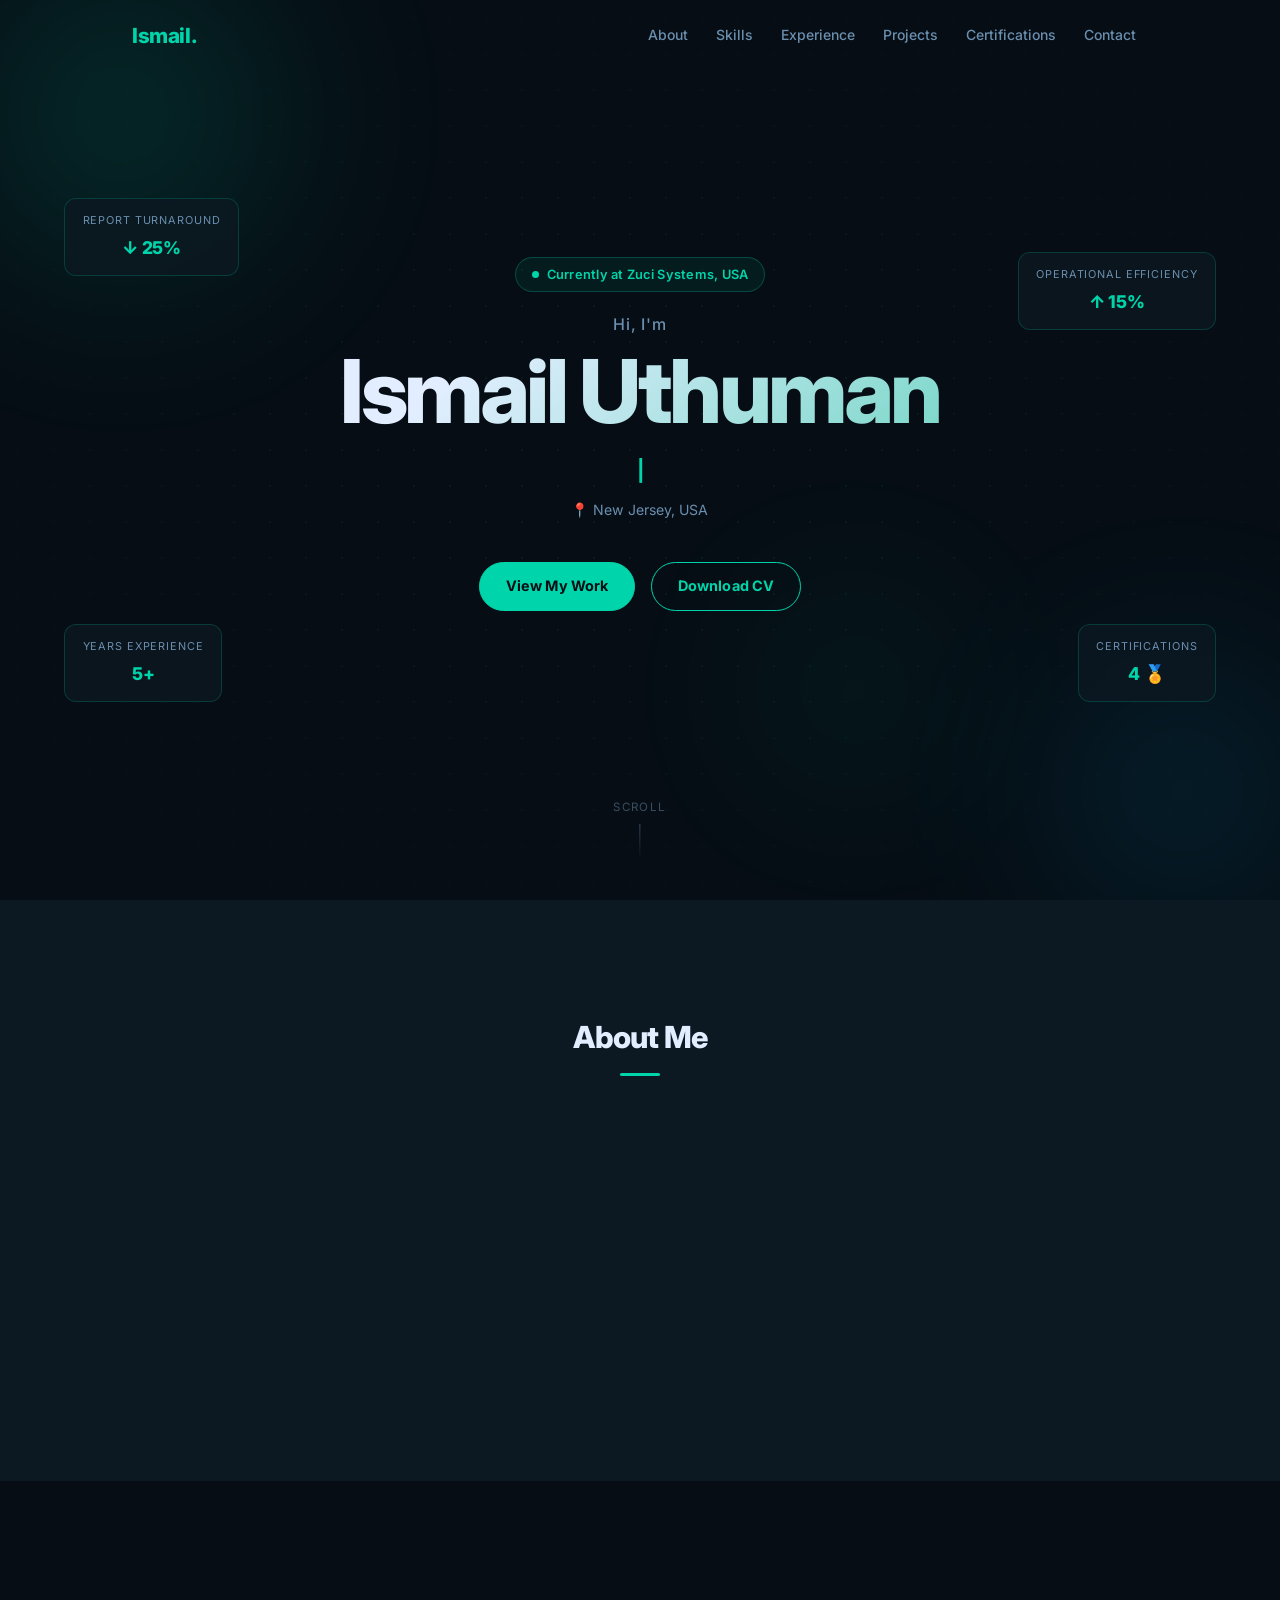
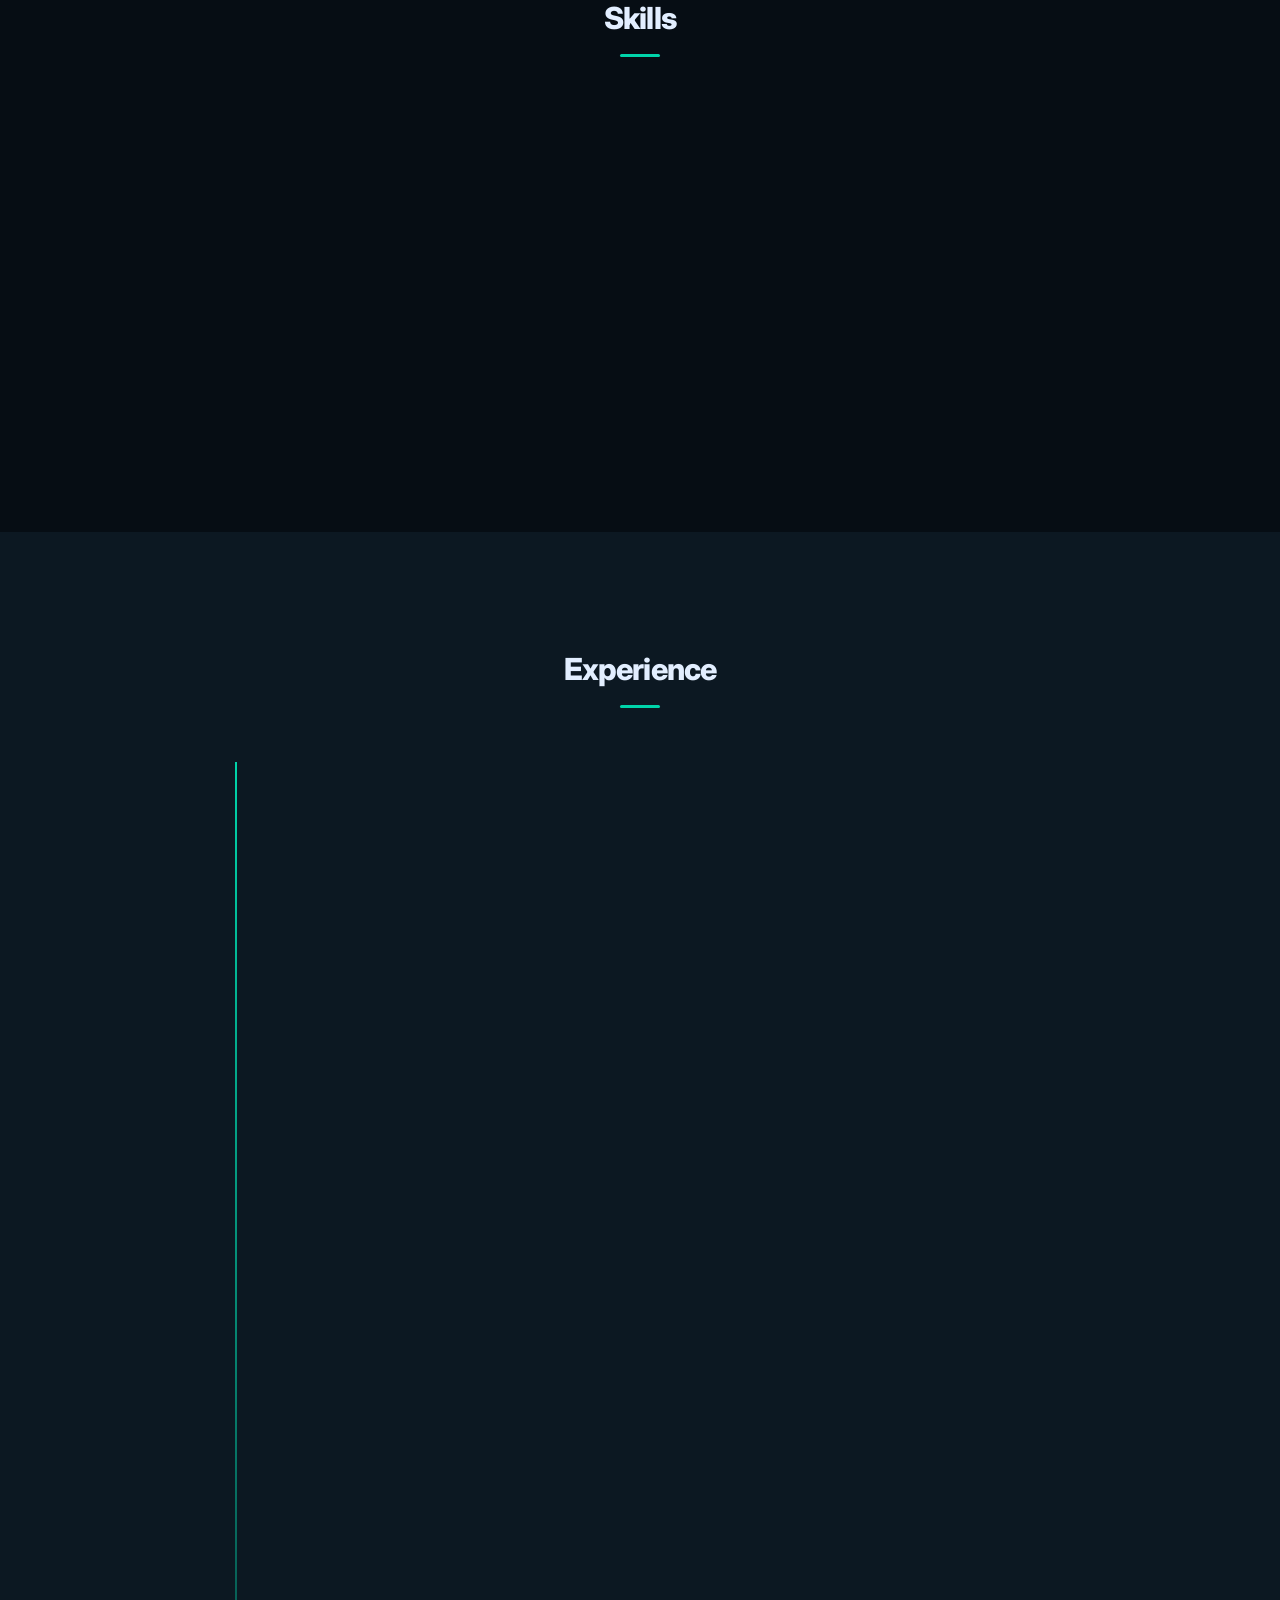
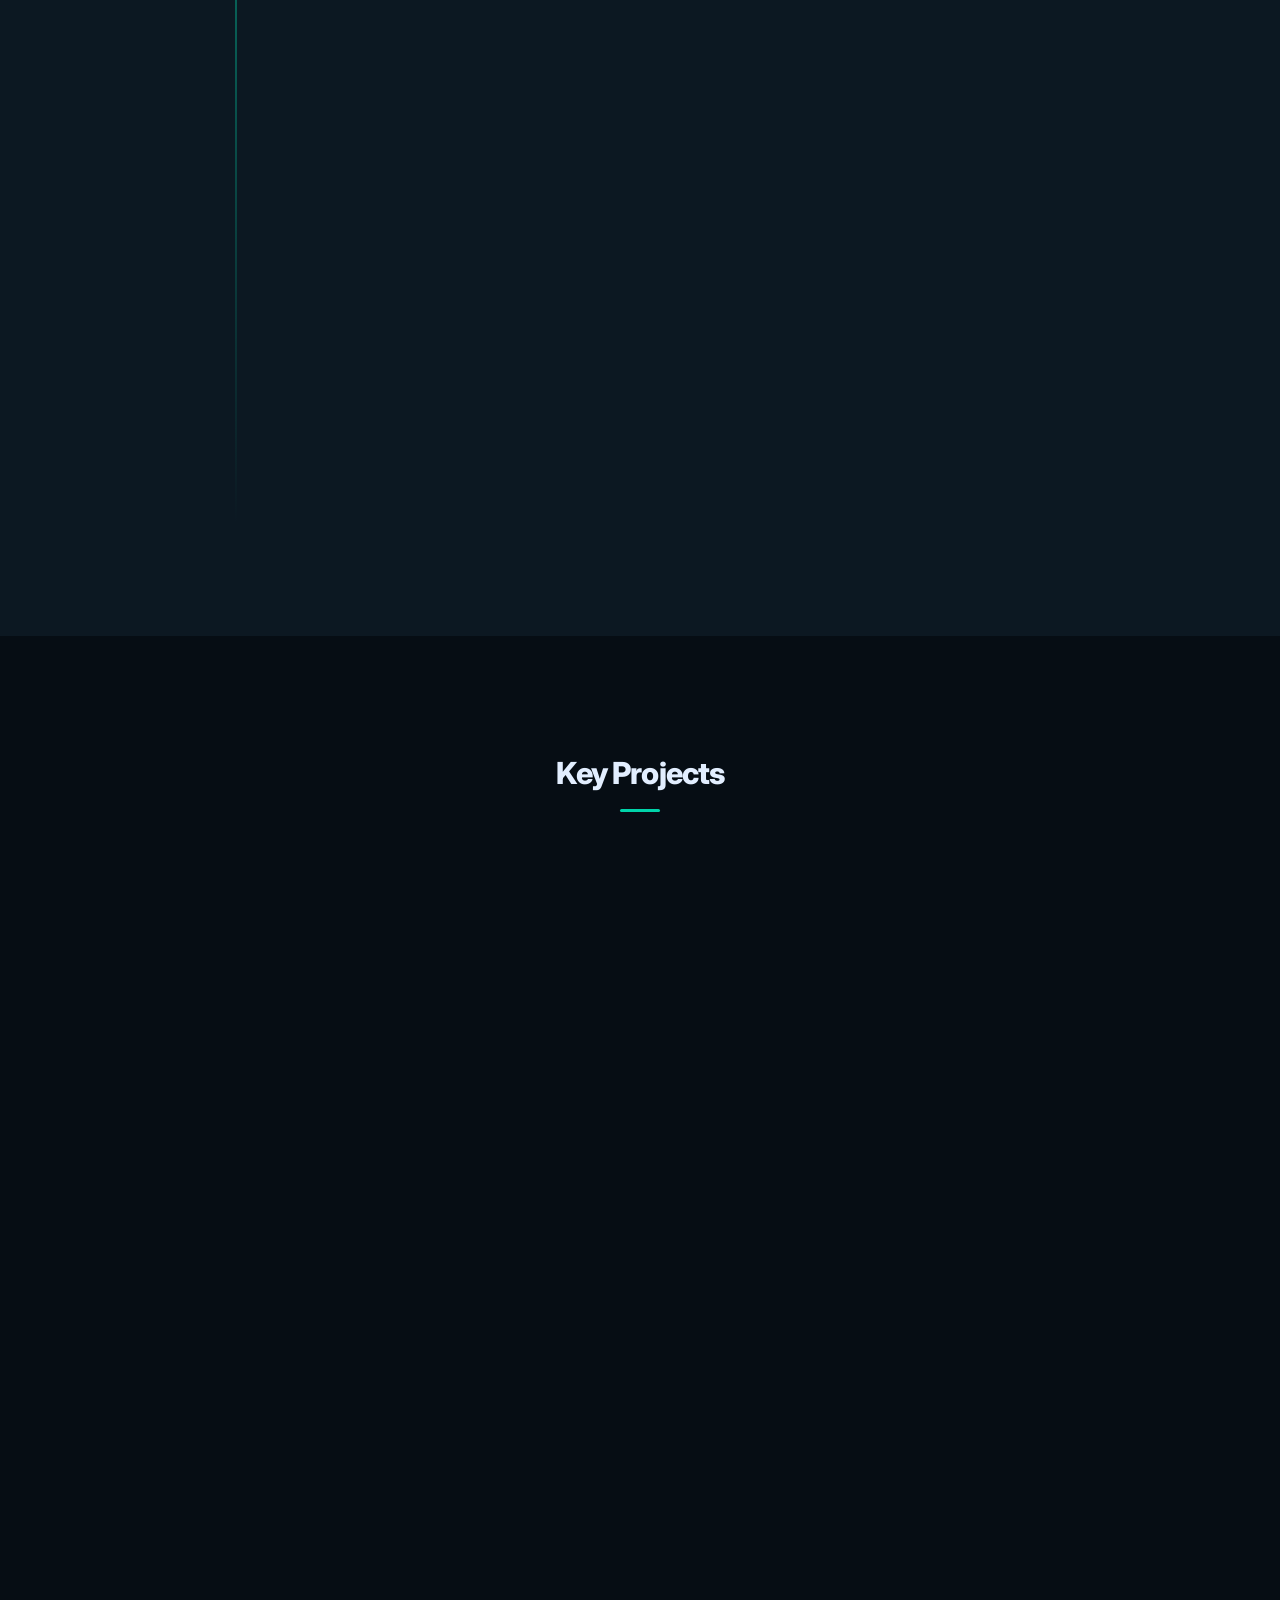
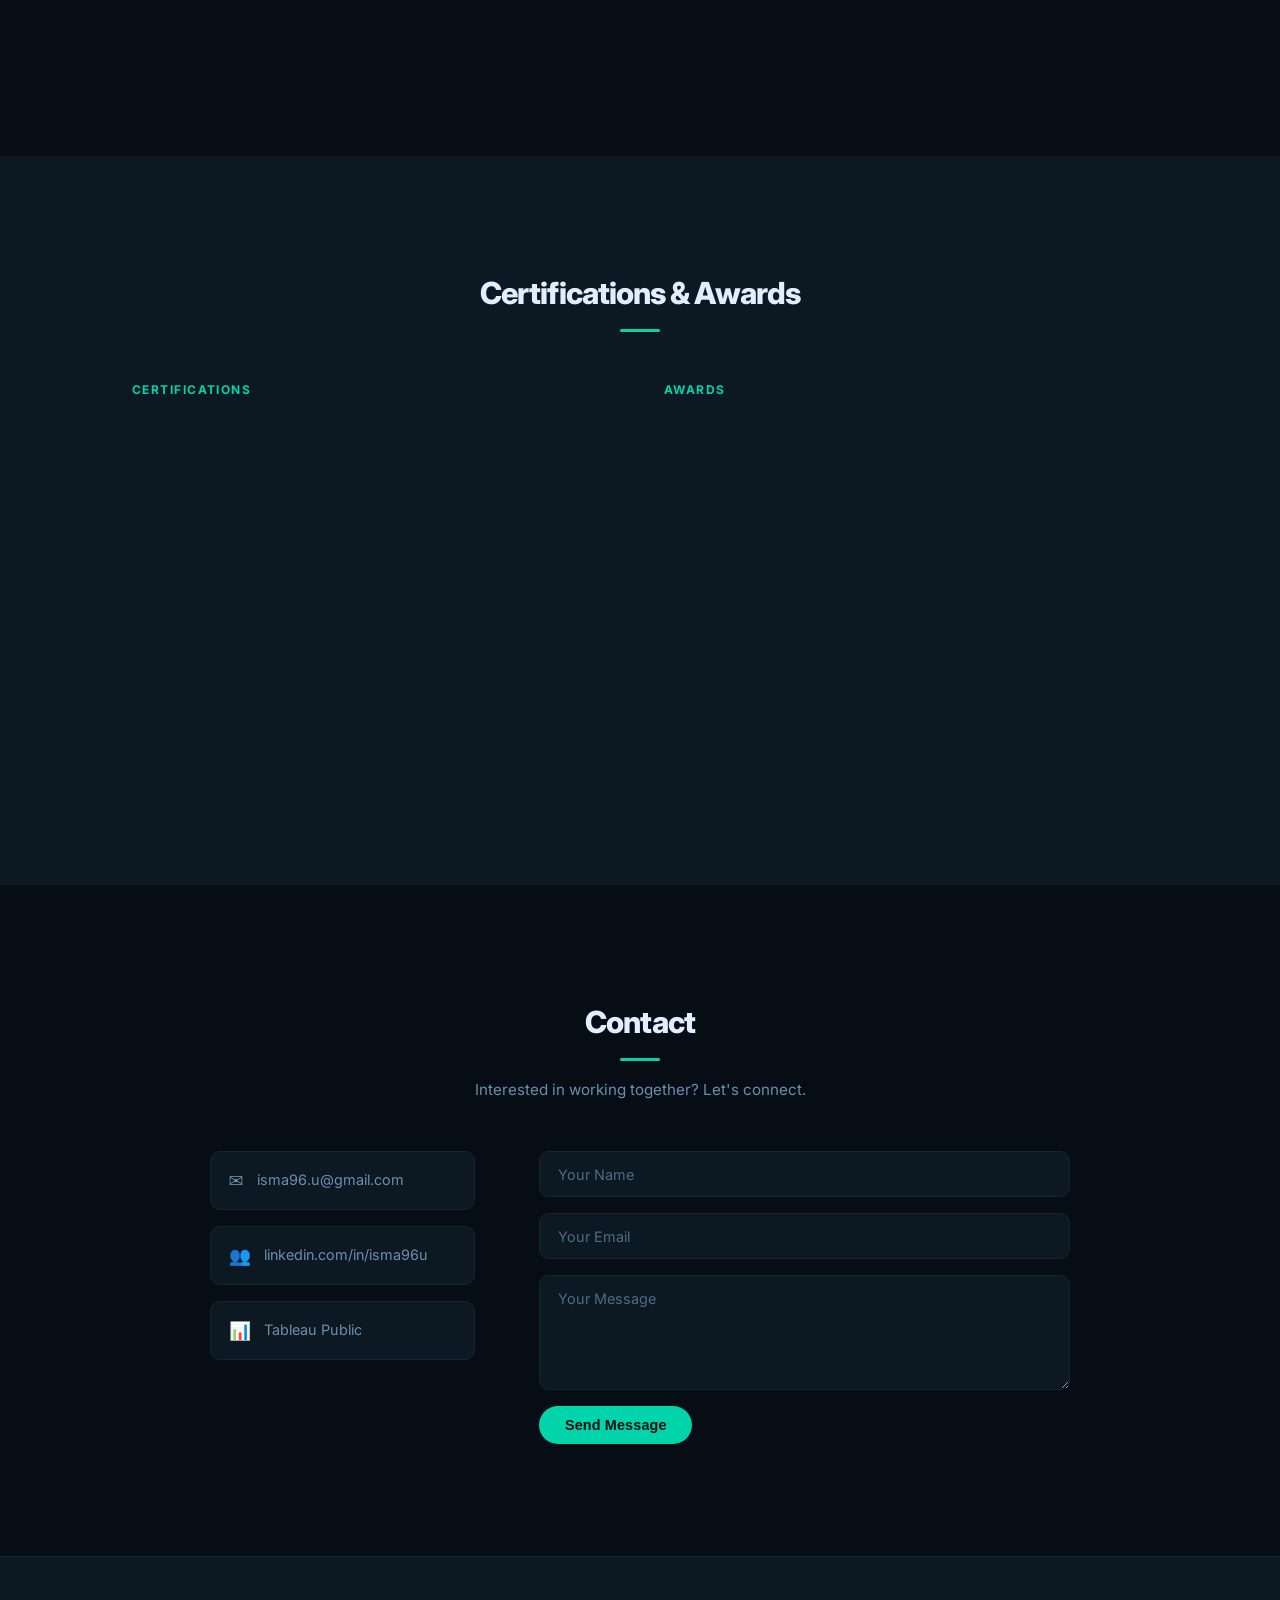
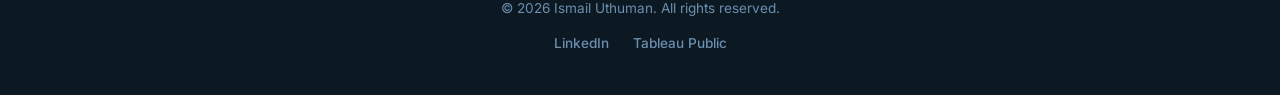
==== index.html @ baa71bda "Fix taxi card animations and cache bust CSS" ====
<!DOCTYPE html>
<html lang="en">
<head>
  <meta charset="UTF-8" />
  <meta name="viewport" content="width=device-width, initial-scale=1.0" />
  <title>Ismail Uthuman | BI Analyst</title>
  <link rel="preconnect" href="https://fonts.googleapis.com" />
  <link rel="preconnect" href="https://fonts.gstatic.com" crossorigin />
  <link href="https://fonts.googleapis.com/css2?family=Inter:wght@400;600;700;800&display=swap" rel="stylesheet" />
  <link rel="stylesheet" href="css/style.css?v=3" />
</head>
<body>

  <!-- NAV -->
  <header>
    <nav>
      <div class="logo">Ismail.</div>
      <ul class="nav-links">
        <li><a href="#about">About</a></li>
        <li><a href="#skills">Skills</a></li>
        <li><a href="#experience">Experience</a></li>
        <li><a href="#projects">Projects</a></li>
        <li><a href="#certifications">Certifications</a></li>
        <li><a href="#contact">Contact</a></li>
      </ul>
      <button class="menu-toggle" aria-label="Toggle menu">&#9776;</button>
    </nav>
  </header>

  <!-- HERO -->
  <section id="hero">

    <!-- Animated background orbs -->
    <div class="hero-orb hero-orb--1"></div>
    <div class="hero-orb hero-orb--2"></div>
    <div class="hero-orb hero-orb--3"></div>

    <!-- Floating data cards -->
    <div class="float-card float-card--tl">
      <div class="float-card-label">Report Turnaround</div>
      <div class="float-card-value">&#8595; 25%</div>
    </div>
    <div class="float-card float-card--tr">
      <div class="float-card-label">Operational Efficiency</div>
      <div class="float-card-value">&#8593; 15%</div>
    </div>
    <div class="float-card float-card--bl">
      <div class="float-card-label">Years Experience</div>
      <div class="float-card-value">5+</div>
    </div>
    <div class="float-card float-card--br">
      <div class="float-card-label">Certifications</div>
      <div class="float-card-value">4 &#127941;</div>
    </div>

    <div class="hero-content">
      <div class="hero-badge">
        <span class="hero-badge-dot"></span>
        Currently at Zuci Systems, USA
      </div>
      <p class="hero-greeting">Hi, I'm</p>
      <h1>Ismail Uthuman</h1>
      <p class="hero-tagline">
        <span class="typewriter" data-words='["BI Analyst","Tableau Expert","Power BI Developer","Data Storyteller"]'></span>
      </p>
      <p class="hero-location">&#128205; New Jersey, USA</p>
      <div class="hero-btns">
        <a href="#projects" class="btn">View My Work</a>
        <a href="Ismail_resume.pdf" class="btn btn-outline" download>Download CV</a>
      </div>
    </div>

    <div class="scroll-indicator">Scroll</div>
  </section>

  <!-- ABOUT -->
  <section id="about">
    <div class="container">
      <h2 class="section-title">About Me</h2>
      <div class="about-grid reveal">
        <div class="about-img">
          <img src="assets/images/1740663916182.jpeg" alt="Ismail Uthuman" />
        </div>
        <div class="about-text">
          <p>
            Senior Business Intelligence Analyst with <strong>5+ years of experience</strong> delivering
            data-driven solutions that empower organizations to achieve their strategic goals.
          </p>
          <p>
            Skilled in developing interactive dashboards, automating reporting workflows, and extracting
            actionable insights from complex datasets to support critical decision-making processes.
          </p>
          <div class="about-stats">
            <div class="stat">
              <span class="stat-num">5+</span>
              <span class="stat-label">Years Experience</span>
            </div>
            <div class="stat">
              <span class="stat-num">15%</span>
              <span class="stat-label">Efficiency Gains</span>
            </div>
            <div class="stat">
              <span class="stat-num">25%</span>
              <span class="stat-label">Faster Reports</span>
            </div>
          </div>
        </div>
      </div>
    </div>
  </section>

  <!-- SKILLS -->
  <section id="skills">
    <div class="container">
      <h2 class="section-title">Skills</h2>
      <div class="skills-categories">

        <div class="skill-group reveal">
          <h3 class="skill-group-title">BI Tools</h3>
          <div class="skills-grid">
            <div class="skill-card">Tableau</div>
            <div class="skill-card">Power BI</div>
            <div class="skill-card">Tableau Prep</div>
          </div>
        </div>

        <div class="skill-group reveal">
          <h3 class="skill-group-title">Programming & Databases</h3>
          <div class="skills-grid">
            <div class="skill-card">SQL</div>
            <div class="skill-card">Python</div>
            <div class="skill-card">MS SQL Server</div>
            <div class="skill-card">Azure SQL</div>
          </div>
        </div>

        <div class="skill-group reveal">
          <h3 class="skill-group-title">Cloud & ETL</h3>
          <div class="skills-grid">
            <div class="skill-card">Azure Data Factory</div>
            <div class="skill-card">Microsoft Fabric</div>
            <div class="skill-card">Tableau Server</div>
          </div>
        </div>

      </div>
    </div>
  </section>

  <!-- EXPERIENCE -->
  <section id="experience">
    <div class="container">
      <h2 class="section-title">Experience</h2>
      <div class="timeline">

        <div class="timeline-item reveal">
          <div class="timeline-dot"></div>
          <div class="timeline-content">
            <div class="timeline-header">
              <h3>Senior Business Intelligence Analyst</h3>
              <span class="timeline-date">Jun 2025 – Present</span>
            </div>
            <p class="timeline-company">Zuci Systems, USA</p>
            <ul>
              <li>Designed and developed dashboards in Power BI using data extracted from patient insurance documents, incorporating member details, service codes, and diagnosis codes.</li>
              <li>Collaborated with business stakeholders to define required fields and post-processing logic; performed validation testing for keyword accuracy and correct value inputs.</li>
              <li>Created automated validation reports in Power BI to reduce manual day-to-day data reconciliation between source and target layers.</li>
              <li>Reviewed generated reports and conducted accuracy validations to ensure data integrity and consistency between systems.</li>
            </ul>
          </div>
        </div>

        <div class="timeline-item reveal">
          <div class="timeline-dot"></div>
          <div class="timeline-content">
            <div class="timeline-header">
              <h3>Senior Business Intelligence Analyst</h3>
              <span class="timeline-date">Mar 2021 – May 2025</span>
            </div>
            <p class="timeline-company">Zuci Systems, India</p>
            <ul>
              <li>Developed Tableau dashboards that reduced report turnaround time by <strong>25%</strong> and improved decision speed.</li>
              <li>Collaborated with cross-functional Supply Operation, Finance, and HPMT teams, contributing to a <strong>15% increase</strong> in operational efficiency.</li>
              <li>Built Supplier KPI, Actual vs Forecast, and Capability Matrices, enabling sourcing teams to monitor vendor performance and delivery timeliness (OTIF).</li>
              <li>Led a team of 2 to design and develop the ISMS Risk Dashboard in Power BI with RLS, delivering dashboards with risk trends, asset/threat analysis, and KPIs.</li>
              <li>Worked on Supply Operations, Strategic Sourcing, Procurement, IT Spend Analysis and End-to-End Supply Operation (16 KPI &amp; Detailed View) dashboards.</li>
            </ul>
          </div>
        </div>

        <div class="timeline-item reveal">
          <div class="timeline-dot"></div>
          <div class="timeline-content">
            <div class="timeline-header">
              <h3>Junior Consultant</h3>
              <span class="timeline-date">Dec 2019 – Feb 2021</span>
            </div>
            <p class="timeline-company">Radiare Software Solution, India</p>
            <ul>
              <li>Built interactive Tableau dashboards for The Global Fund covering disease monitoring (HIV/TB/Malaria) and COVID-19 KPIs.</li>
              <li>Developed dashboards for grant-making processes, financial performance, and customer service agent performance.</li>
              <li>Configured dashboard-level security for multi-client publishing on Tableau Online.</li>
              <li>Utilized Tableau Lineage Analytics with GraphQL to generate metadata usage reports.</li>
            </ul>
          </div>
        </div>

        <div class="timeline-item reveal">
          <div class="timeline-dot"></div>
          <div class="timeline-content">
            <div class="timeline-header">
              <h3>Software Trainee Intern</h3>
              <span class="timeline-date">Sep 2019 – Nov 2019</span>
            </div>
            <p class="timeline-company">Radiare Software Solution, India</p>
            <ul>
              <li>Assisted in data analysis, report building, and dashboard development for BI and IT service management projects.</li>
              <li>Gained hands-on experience in Tableau and SQL; built bar charts, heat maps, filled maps, and scatter plots.</li>
            </ul>
          </div>
        </div>

      </div>
    </div>
  </section>

  <!-- PROJECTS -->
  <section id="projects">
    <div class="container">
      <h2 class="section-title">Key Projects</h2>
      <div class="projects-grid">

        <div class="project-card reveal">
          <div class="project-img project-img--supply"></div>
          <div class="project-info">
            <h3>Supply Operations Dashboard</h3>
            <p>End-to-end supply operation dashboard with 16 KPI views covering Strategic Sourcing, Procurement, and IT Spend Analysis at Zuci Systems.</p>
            <div class="project-tags">
              <span class="tag">Tableau</span>
              <span class="tag">SQL</span>
              <span class="tag">Tableau Prep</span>
            </div>
          </div>
        </div>

        <div class="project-card reveal">
          <div class="project-img project-img--health"></div>
          <div class="project-info">
            <h3>Global Fund Health Dashboards</h3>
            <p>Comprehensive dashboards for tracking HIV/TB/Malaria disease monitoring and COVID-19 KPIs, along with grant-making and financial performance analytics.</p>
            <div class="project-tags">
              <span class="tag">Tableau</span>
              <span class="tag">GraphQL</span>
              <span class="tag">Tableau Server</span>
            </div>
          </div>
        </div>

        <div class="project-card reveal">
          <div class="project-img project-img--cx"></div>
          <div class="project-info">
            <h3>ISMS Risk Dashboard</h3>
            <p>Power BI dashboard with RLS delivering risk trends, asset/threat analysis, and department KPIs to enhance compliance monitoring and executive visibility.</p>
            <div class="project-tags">
              <span class="tag">Power BI</span>
              <span class="tag">RLS</span>
              <span class="tag">MS SQL Server</span>
            </div>
          </div>
        </div>

        <div class="project-card taxi-card reveal">
          <div class="project-img project-img--taxi">
            <span class="project-img-icon">🚕</span>
          </div>
          <div class="project-info">
            <h3>NYC Maven Taxi Challenge</h3>
            <p>Interactive Tableau dashboard analyzing NYC taxi trip patterns, fare trends, pickup/drop-off hotspots, and time-based demand insights across New York City.</p>
            <div class="project-tags">
              <span class="tag">Tableau</span>
              <span class="tag">Data Analysis</span>
              <span class="tag">NYC Open Data</span>
            </div>
            <button class="btn btn-sm tableau-modal-btn" style="margin-top:1rem;" data-viz="viz1771970012538">View Live Dashboard</button>
          </div>
        </div>

      </div>
    </div>
  </section>

  <!-- TABLEAU MODAL -->
  <div id="tableau-modal" class="tableau-modal" role="dialog" aria-modal="true" aria-label="Tableau Dashboard">
    <div class="tableau-modal-overlay"></div>
    <div class="tableau-modal-box">
      <button class="tableau-modal-close" aria-label="Close">&times;</button>
      <div class="tableau-modal-body">
        <div class='tableauPlaceholder' id='viz1771970012538' style='position:relative'>
          <noscript><a href='#'><img alt='Trip Analysis' src='https://public.tableau.com/static/images/NY/NYC_MavenTaxiChallenge/TripAnalysis/1_rss.png' style='border:none' /></a></noscript>
          <object class='tableauViz' style='display:none;'>
            <param name='host_url' value='https%3A%2F%2Fpublic.tableau.com%2F' />
            <param name='embed_code_version' value='3' />
            <param name='site_root' value='' />
            <param name='name' value='NYC_MavenTaxiChallenge/TripAnalysis' />
            <param name='tabs' value='no' />
            <param name='toolbar' value='yes' />
            <param name='static_image' value='https://public.tableau.com/static/images/NY/NYC_MavenTaxiChallenge/TripAnalysis/1.png' />
            <param name='animate_transition' value='yes' />
            <param name='display_static_image' value='yes' />
            <param name='display_spinner' value='yes' />
            <param name='display_overlay' value='yes' />
            <param name='display_count' value='yes' />
            <param name='language' value='en-US' />
          </object>
        </div>
      </div>
    </div>
  </div>

  <!-- CERTIFICATIONS -->
  <section id="certifications">
    <div class="container">
      <h2 class="section-title">Certifications & Awards</h2>
      <div class="cert-awards-grid">

        <div class="cert-col">
          <h3 class="sub-heading">Certifications</h3>
          <div class="cert-list">
            <div class="cert-card reveal">
              <div class="cert-icon">&#127941;</div>
              <div>
                <p class="cert-name">Microsoft Fabric Analytics Engineer Associate</p>
                <p class="cert-date">Jan 2025</p>
              </div>
            </div>
            <div class="cert-card reveal">
              <div class="cert-icon">&#127941;</div>
              <div>
                <p class="cert-name">Microsoft Azure Data Engineer</p>
                <p class="cert-date">Aug 2022</p>
              </div>
            </div>
            <div class="cert-card reveal">
              <div class="cert-icon">&#127941;</div>
              <div>
                <p class="cert-name">Tableau Desktop Specialist</p>
                <p class="cert-date">Jul 2021</p>
              </div>
            </div>
            <div class="cert-card reveal">
              <div class="cert-icon">&#127941;</div>
              <div>
                <p class="cert-name">Microsoft Azure Data Fundamentals</p>
                <p class="cert-date">Sep 2021</p>
              </div>
            </div>
          </div>
        </div>

        <div class="cert-col">
          <h3 class="sub-heading">Awards</h3>
          <div class="cert-list">
            <div class="cert-card reveal">
              <div class="cert-icon">&#11088;</div>
              <div>
                <p class="cert-name">Sky Walker Award — Best Performance</p>
                <p class="cert-date">Q4 2024 · Zuci Systems</p>
              </div>
            </div>
            <div class="cert-card reveal">
              <div class="cert-icon">&#11088;</div>
              <div>
                <p class="cert-name">Award of Excellence — Supply Operation Analytics</p>
                <p class="cert-date">2023 · The Global Fund</p>
              </div>
            </div>
            <div class="cert-card reveal">
              <div class="cert-icon">&#11088;</div>
              <div>
                <p class="cert-name">Sky Walker Award — Best Performer</p>
                <p class="cert-date">Q2 2023 · Zuci Systems</p>
              </div>
            </div>
            <div class="cert-card reveal">
              <div class="cert-icon">&#11088;</div>
              <div>
                <p class="cert-name">Rookie Award — Exceptional Fresher Performance</p>
                <p class="cert-date">2020 · Radiare Software Solution</p>
              </div>
            </div>
          </div>
        </div>

      </div>
    </div>
  </section>

  <!-- CONTACT -->
  <section id="contact">
    <div class="container">
      <h2 class="section-title">Contact</h2>
      <p class="contact-sub">Interested in working together? Let's connect.</p>
      <div class="contact-grid">
        <div class="contact-info">
          <a href="mailto:isma96.u@gmail.com" class="contact-link">
            <span class="contact-icon">&#9993;</span>
            isma96.u@gmail.com
          </a>
          <a href="https://www.linkedin.com/in/isma96u/" class="contact-link" target="_blank" rel="noopener">
            <span class="contact-icon">&#128101;</span>
            linkedin.com/in/isma96u
          </a>
          <a href="https://public.tableau.com/app/profile/ismail4056" class="contact-link" target="_blank" rel="noopener">
            <span class="contact-icon">&#128202;</span>
            Tableau Public
          </a>
        </div>
        <form class="contact-form">
          <input type="text" name="name" placeholder="Your Name" required />
          <input type="email" name="email" placeholder="Your Email" required />
          <textarea name="message" rows="5" placeholder="Your Message" required></textarea>
          <button type="submit" class="btn">Send Message</button>
        </form>
      </div>
    </div>
  </section>

  <!-- FOOTER -->
  <footer>
    <p>&copy; 2026 Ismail Uthuman. All rights reserved.</p>
    <div class="social-links">
      <a href="https://www.linkedin.com/in/isma96u/" target="_blank" rel="noopener">LinkedIn</a>
      <a href="https://public.tableau.com/app/profile/ismail4056" target="_blank" rel="noopener">Tableau Public</a>
    </div>
  </footer>

  <script type="module" src="js/main.js"></script>
</body>
</html>
---- css/style.css ----
/* ===== RESET & BASE ===== */
*, *::before, *::after {
  box-sizing: border-box;
  margin: 0;
  padding: 0;
}

:root {
  --clr-bg: #060d14;
  --clr-surface: #0c1822;
  --clr-surface-2: #111f2e;
  --clr-accent: #00d4aa;
  --clr-accent-hover: #00b891;
  --clr-accent-glow: rgba(0, 212, 170, 0.15);
  --clr-text: #e2eeff;
  --clr-muted: #6b8faf;
  --clr-border: #162536;
  --font-main: 'Inter', system-ui, sans-serif;
  --radius: 10px;
  --radius-lg: 16px;
  --transition: 0.25s ease;
  --shadow: 0 4px 24px rgba(0, 0, 0, 0.4);
  --shadow-accent: 0 0 24px rgba(0, 212, 170, 0.15);
}

html {
  scroll-behavior: smooth;
}

body {
  background-color: var(--clr-bg);
  color: var(--clr-text);
  font-family: var(--font-main);
  line-height: 1.7;
  -webkit-font-smoothing: antialiased;
}

.container {
  max-width: 1080px;
  margin: 0 auto;
  padding: 0 2rem;
}

/* ===== NAV ===== */
header {
  position: fixed;
  top: 0;
  width: 100%;
  z-index: 100;
  transition: background var(--transition), box-shadow var(--transition);
}

header.scrolled {
  background: rgba(6, 13, 20, 0.92);
  backdrop-filter: blur(16px);
  -webkit-backdrop-filter: blur(16px);
  box-shadow: 0 1px 0 var(--clr-border);
}

nav {
  max-width: 1080px;
  margin: 0 auto;
  padding: 1.1rem 2rem;
  display: flex;
  align-items: center;
  justify-content: space-between;
}

.logo {
  font-size: 1.3rem;
  font-weight: 800;
  color: var(--clr-accent);
  letter-spacing: -0.02em;
}

.nav-links {
  list-style: none;
  display: flex;
  gap: 0.25rem;
}

.nav-links a {
  color: var(--clr-muted);
  text-decoration: none;
  font-size: 0.875rem;
  font-weight: 500;
  padding: 0.4rem 0.75rem;
  border-radius: 6px;
  transition: color var(--transition), background var(--transition);
}

.nav-links a:hover,
.nav-links a.active {
  color: var(--clr-text);
  background: var(--clr-surface-2);
}

.menu-toggle {
  display: none;
  background: none;
  border: none;
  color: var(--clr-text);
  font-size: 1.4rem;
  cursor: pointer;
}

/* ===== BUTTONS ===== */
.btn {
  display: inline-flex;
  align-items: center;
  gap: 0.4rem;
  padding: 0.7rem 1.6rem;
  background: var(--clr-accent);
  color: #060d14;
  border: 1.5px solid var(--clr-accent);
  border-radius: 50px;
  text-decoration: none;
  font-size: 0.9rem;
  font-weight: 700;
  cursor: pointer;
  transition: transform var(--transition), box-shadow var(--transition), background var(--transition);
  letter-spacing: 0.01em;
}

.btn:hover {
  background: var(--clr-accent-hover);
  border-color: var(--clr-accent-hover);
  transform: translateY(-2px);
  box-shadow: 0 8px 24px rgba(0, 212, 170, 0.3);
}

.btn-outline {
  background: transparent;
  color: var(--clr-accent);
}

.btn-outline:hover {
  background: var(--clr-accent);
  color: #060d14;
}

.btn-sm {
  padding: 0.4rem 1rem;
  font-size: 0.82rem;
}

/* ===== SCROLL REVEAL ===== */
.reveal {
  opacity: 0;
  transform: translateY(24px);
  transition: opacity 0.6s ease, transform 0.6s ease;
}

.reveal.visible {
  opacity: 1;
  transform: translateY(0);
}

/* ===== SECTION SHARED ===== */
section {
  padding: 7rem 0;
  scroll-margin-top: 60px;
}

.section-title {
  font-size: 1.9rem;
  font-weight: 800;
  margin-bottom: 3rem;
  text-align: center;
  letter-spacing: -0.03em;
}

.section-title span {
  color: var(--clr-accent);
}

.section-title::after {
  content: '';
  display: block;
  width: 40px;
  height: 3px;
  background: var(--clr-accent);
  margin: 0.6rem auto 0;
  border-radius: 2px;
}

/* ===== HERO ===== */
#hero {
  min-height: 100vh;
  display: flex;
  align-items: center;
  justify-content: center;
  text-align: center;
  padding-top: 5rem;
  position: relative;
  overflow: hidden;
}

/* Dot grid */
#hero::after {
  content: '';
  position: absolute;
  inset: 0;
  background-image: radial-gradient(circle, rgba(0, 212, 170, 0.07) 1px, transparent 1px);
  background-size: 36px 36px;
  mask-image: radial-gradient(ellipse 80% 80% at 50% 50%, black 20%, transparent 100%);
  pointer-events: none;
}

/* Animated background orbs */
.hero-orb {
  position: absolute;
  border-radius: 50%;
  filter: blur(80px);
  opacity: 0.18;
  pointer-events: none;
  animation: orbFloat 12s ease-in-out infinite alternate;
}

.hero-orb--1 {
  width: 500px; height: 500px;
  background: radial-gradient(circle, #00d4aa, transparent 70%);
  top: -15%; left: -10%;
  animation-duration: 14s;
}

.hero-orb--2 {
  width: 400px; height: 400px;
  background: radial-gradient(circle, #0096c8, transparent 70%);
  bottom: -10%; right: -8%;
  animation-duration: 10s;
  animation-delay: -4s;
}

.hero-orb--3 {
  width: 300px; height: 300px;
  background: radial-gradient(circle, #00d4aa, transparent 70%);
  top: 60%; left: 55%;
  animation-duration: 16s;
  animation-delay: -8s;
  opacity: 0.1;
}

@keyframes orbFloat {
  from { transform: translate(0, 0) scale(1); }
  to   { transform: translate(30px, -20px) scale(1.08); }
}

/* Floating data cards */
.float-card {
  position: absolute;
  background: rgba(12, 24, 34, 0.75);
  border: 1px solid rgba(0, 212, 170, 0.2);
  border-radius: 12px;
  padding: 0.75rem 1.1rem;
  backdrop-filter: blur(12px);
  z-index: 2;
  animation: floatCard 5s ease-in-out infinite alternate;
  pointer-events: none;
}

.float-card--tl { top: 22%; left: 5%; animation-delay: 0s; }
.float-card--tr { top: 28%; right: 5%; animation-delay: -1.5s; }
.float-card--bl { bottom: 22%; left: 5%; animation-delay: -3s; }
.float-card--br { bottom: 22%; right: 5%; animation-delay: -4.5s; }

@keyframes floatCard {
  from { transform: translateY(0px); }
  to   { transform: translateY(-10px); }
}

.float-card-label {
  font-size: 0.68rem;
  color: var(--clr-muted);
  text-transform: uppercase;
  letter-spacing: 0.08em;
  margin-bottom: 0.2rem;
}

.float-card-value {
  font-size: 1.1rem;
  font-weight: 800;
  color: var(--clr-accent);
  letter-spacing: -0.02em;
}

/* Hero badge */
.hero-badge {
  display: inline-flex;
  align-items: center;
  gap: 0.5rem;
  font-size: 0.8rem;
  font-weight: 600;
  color: var(--clr-accent);
  background: rgba(0, 212, 170, 0.08);
  border: 1px solid rgba(0, 212, 170, 0.25);
  border-radius: 50px;
  padding: 0.35rem 1rem;
  margin-bottom: 1.2rem;
  letter-spacing: 0.02em;
}

.hero-badge-dot {
  width: 7px;
  height: 7px;
  background: var(--clr-accent);
  border-radius: 50%;
  animation: pulse 2s ease-in-out infinite;
}

@keyframes pulse {
  0%, 100% { opacity: 1; transform: scale(1); box-shadow: 0 0 0 0 rgba(0,212,170,0.4); }
  50% { opacity: 0.8; transform: scale(1.1); box-shadow: 0 0 0 5px rgba(0,212,170,0); }
}

.hero-content {
  position: relative;
  z-index: 3;
}

.hero-greeting {
  font-size: 1rem;
  color: var(--clr-muted);
  font-weight: 500;
  letter-spacing: 0.06em;
  margin-bottom: 0.4rem;
}

#hero h1 {
  font-size: clamp(2.8rem, 7vw, 5.5rem);
  font-weight: 800;
  line-height: 1.05;
  margin-bottom: 1rem;
  letter-spacing: -0.04em;
  background: linear-gradient(135deg, #e2eeff 20%, #7dd8ca 100%);
  -webkit-background-clip: text;
  -webkit-text-fill-color: transparent;
  background-clip: text;
}

.hero-tagline {
  font-size: 1.3rem;
  color: var(--clr-accent);
  font-weight: 700;
  margin-bottom: 0.6rem;
  min-height: 2rem;
  letter-spacing: -0.01em;
}

.typewriter::after {
  content: '|';
  animation: blink 0.75s step-end infinite;
  margin-left: 2px;
  color: var(--clr-accent);
}

@keyframes blink {
  0%, 100% { opacity: 1; }
  50% { opacity: 0; }
}

.hero-location {
  color: var(--clr-muted);
  font-size: 0.88rem;
  margin-bottom: 2.5rem;
}

.hero-btns {
  display: flex;
  gap: 1rem;
  justify-content: center;
  flex-wrap: wrap;
}

.scroll-indicator {
  position: absolute;
  bottom: 2.5rem;
  left: 50%;
  transform: translateX(-50%);
  display: flex;
  flex-direction: column;
  align-items: center;
  gap: 0.4rem;
  color: var(--clr-muted);
  font-size: 0.72rem;
  letter-spacing: 0.12em;
  text-transform: uppercase;
  opacity: 0.5;
  z-index: 3;
  animation: bounce 2.5s ease-in-out infinite;
}

.scroll-indicator::after {
  content: '';
  width: 1px;
  height: 36px;
  background: linear-gradient(to bottom, var(--clr-muted), transparent);
}

@keyframes bounce {
  0%, 100% { transform: translateX(-50%) translateY(0); }
  50% { transform: translateX(-50%) translateY(7px); }
}

@media (max-width: 900px) {
  .float-card { display: none; }
}

/* ===== ABOUT ===== */
#about {
  background: var(--clr-surface);
}

.about-grid {
  display: grid;
  grid-template-columns: 220px 1fr;
  gap: 4rem;
  align-items: center;
}

.about-img {
  width: 220px;
  height: 220px;
  border-radius: var(--radius-lg);
  background: var(--clr-surface-2);
  border: 1px solid var(--clr-border);
  display: flex;
  align-items: center;
  justify-content: center;
  color: var(--clr-muted);
  font-size: 0.8rem;
  overflow: hidden;
  box-shadow: var(--shadow);
}

.about-img img {
  width: 100%;
  height: 100%;
  object-fit: cover;
}

.about-text p {
  margin-bottom: 1rem;
  color: var(--clr-muted);
  font-size: 0.97rem;
}

.about-text strong {
  color: var(--clr-text);
}

.about-stats {
  display: flex;
  gap: 2.5rem;
  margin-top: 2rem;
  padding-top: 2rem;
  border-top: 1px solid var(--clr-border);
}

.stat-num {
  display: block;
  font-size: 2rem;
  font-weight: 800;
  color: var(--clr-accent);
  line-height: 1;
  letter-spacing: -0.03em;
}

.stat-label {
  display: block;
  font-size: 0.78rem;
  color: var(--clr-muted);
  margin-top: 0.3rem;
  text-transform: uppercase;
  letter-spacing: 0.06em;
}

/* ===== SKILLS ===== */
#skills {
  background: var(--clr-bg);
}

.skills-categories {
  display: flex;
  flex-direction: column;
  gap: 2.5rem;
}

.skill-group-title {
  font-size: 0.75rem;
  font-weight: 700;
  text-transform: uppercase;
  letter-spacing: 0.12em;
  color: var(--clr-accent);
  margin-bottom: 1rem;
}

.skills-grid {
  display: flex;
  flex-wrap: wrap;
  gap: 0.75rem;
}

.skill-card {
  background: var(--clr-surface);
  border: 1px solid var(--clr-border);
  border-radius: 50px;
  padding: 0.5rem 1.2rem;
  font-size: 0.88rem;
  font-weight: 600;
  color: var(--clr-text);
  transition: border-color var(--transition), background var(--transition), transform var(--transition), box-shadow var(--transition);
  cursor: default;
}

.skill-card:hover {
  border-color: var(--clr-accent);
  background: var(--clr-accent-glow);
  transform: translateY(-2px);
  box-shadow: var(--shadow-accent);
}

/* ===== EXPERIENCE ===== */
#experience {
  background: var(--clr-surface);
}

.timeline {
  position: relative;
  padding-left: 2.5rem;
  max-width: 820px;
  margin: 0 auto;
}

.timeline::before {
  content: '';
  position: absolute;
  left: 5px;
  top: 6px;
  bottom: 0;
  width: 2px;
  background: linear-gradient(to bottom, var(--clr-accent), transparent);
}

.timeline-item {
  position: relative;
  margin-bottom: 2rem;
}

.timeline-item:last-child {
  margin-bottom: 0;
}

.timeline-dot {
  position: absolute;
  left: -2.15rem;
  top: 1.2rem;
  width: 12px;
  height: 12px;
  border-radius: 50%;
  background: var(--clr-accent);
  box-shadow: 0 0 0 4px var(--clr-surface), 0 0 12px rgba(0, 212, 170, 0.4);
}

.timeline-content {
  background: var(--clr-surface-2);
  border: 1px solid var(--clr-border);
  border-radius: var(--radius-lg);
  padding: 1.5rem 1.75rem;
  transition: border-color var(--transition), box-shadow var(--transition);
}

.timeline-content:hover {
  border-color: rgba(0, 212, 170, 0.3);
  box-shadow: var(--shadow-accent);
}

.timeline-header {
  display: flex;
  justify-content: space-between;
  align-items: flex-start;
  flex-wrap: wrap;
  gap: 0.5rem;
  margin-bottom: 0.3rem;
}

.timeline-header h3 {
  font-size: 1rem;
  font-weight: 700;
  letter-spacing: -0.01em;
}

.timeline-date {
  font-size: 0.78rem;
  color: var(--clr-accent);
  font-weight: 600;
  background: var(--clr-accent-glow);
  border: 1px solid rgba(0, 212, 170, 0.2);
  padding: 0.2rem 0.65rem;
  border-radius: 50px;
  white-space: nowrap;
}

.timeline-company {
  font-size: 0.85rem;
  color: var(--clr-muted);
  font-weight: 500;
  margin-bottom: 1rem;
}

.timeline-content ul {
  padding-left: 1.1rem;
  color: var(--clr-muted);
  font-size: 0.88rem;
}

.timeline-content ul li {
  margin-bottom: 0.45rem;
}

.timeline-content ul li strong {
  color: var(--clr-text);
}

/* ===== PROJECTS ===== */
#projects {
  background: var(--clr-bg);
}

.projects-grid {
  display: grid;
  grid-template-columns: repeat(2, 1fr);
  gap: 1.5rem;
}

.project-card {
  background: var(--clr-surface);
  border: 1px solid var(--clr-border);
  border-radius: var(--radius-lg);
  overflow: hidden;
  transition: transform var(--transition), border-color var(--transition), box-shadow var(--transition);
}

.project-card:hover {
  transform: translateY(-5px);
  border-color: rgba(0, 212, 170, 0.3);
  box-shadow: var(--shadow-accent), var(--shadow);
}

.project-img {
  height: 160px;
  display: flex;
  align-items: center;
  justify-content: center;
  position: relative;
  overflow: hidden;
}

.project-img::after {
  content: '◈';
  font-size: 2.5rem;
  color: rgba(0, 212, 170, 0.2);
}

.project-info {
  padding: 1.4rem 1.5rem;
}

.project-info h3 {
  margin-bottom: 0.5rem;
  font-size: 1rem;
  font-weight: 700;
  letter-spacing: -0.01em;
}

.project-info p {
  color: var(--clr-muted);
  font-size: 0.875rem;
  margin-bottom: 1.2rem;
  line-height: 1.6;
}

.project-tags {
  display: flex;
  flex-wrap: wrap;
  gap: 0.5rem;
}

.tag {
  background: var(--clr-surface-2);
  border: 1px solid var(--clr-border);
  border-radius: 50px;
  padding: 0.2rem 0.7rem;
  font-size: 0.75rem;
  font-weight: 600;
  color: var(--clr-accent);
  letter-spacing: 0.02em;
}

.project-img--supply { background: linear-gradient(135deg, #041e2e 0%, #012a1e 100%); }
.project-img--health { background: linear-gradient(135deg, #1a082e 0%, #061e14 100%); }
.project-img--cx     { background: linear-gradient(135deg, #061424 0%, #011e2e 100%); }
.project-img--taxi {
  background: linear-gradient(135deg, #1a1000 0%, #2a1800 100%);
}

/* hide the default ◈ icon for taxi card */
.project-img--taxi::after {
  display: none;
}

/* shimmer sweep */
.project-img--taxi::before {
  content: '';
  position: absolute;
  top: 0; left: -100%;
  width: 60%;
  height: 100%;
  background: linear-gradient(90deg, transparent, rgba(255, 200, 0, 0.18), transparent);
  animation: taxiShimmer 2.5s ease-in-out infinite;
}

@keyframes taxiShimmer {
  0%   { left: -60%; }
  100% { left: 130%; }
}

.project-card.taxi-card {
  border-color: rgba(255, 180, 0, 0.25);
  box-shadow: 0 0 18px rgba(255, 180, 0, 0.06);
  animation: taxiGlow 2.5s ease-in-out infinite alternate;
}

@keyframes taxiGlow {
  from { box-shadow: 0 0 8px rgba(255, 180, 0, 0.06); border-color: rgba(255, 180, 0, 0.2); }
  to   { box-shadow: 0 0 28px rgba(255, 180, 0, 0.18); border-color: rgba(255, 180, 0, 0.45); }
}

.project-card.taxi-card:hover {
  border-color: rgba(255, 180, 0, 0.55) !important;
  box-shadow: 0 0 36px rgba(255, 180, 0, 0.2), var(--shadow) !important;
}

.project-img-icon {
  font-size: 3rem;
  position: relative;
  z-index: 1;
  animation: taxiBounce 1.8s ease-in-out infinite;
}

@keyframes taxiBounce {
  0%, 100% { transform: translateY(0px) scale(1); }
  50%       { transform: translateY(-8px) scale(1.08); }
}

/* ===== TABLEAU MODAL ===== */
.tableau-modal {
  display: none;
  position: fixed;
  inset: 0;
  z-index: 999;
  align-items: center;
  justify-content: center;
}

.tableau-modal.open {
  display: flex;
}

.tableau-modal-overlay {
  position: absolute;
  inset: 0;
  background: rgba(0, 0, 0, 0.85);
  backdrop-filter: blur(6px);
}

.tableau-modal-box {
  position: relative;
  z-index: 1;
  background: var(--clr-surface);
  border: 1px solid var(--clr-border);
  border-radius: var(--radius-lg);
  width: 95vw;
  max-width: 1100px;
  max-height: 90vh;
  display: flex;
  flex-direction: column;
  overflow: hidden;
}

.tableau-modal-close {
  position: absolute;
  top: 0.75rem;
  right: 1rem;
  background: none;
  border: none;
  color: var(--clr-muted);
  font-size: 1.8rem;
  cursor: pointer;
  line-height: 1;
  z-index: 2;
  transition: color var(--transition);
}

.tableau-modal-close:hover {
  color: var(--clr-text);
}

.tableau-modal-body {
  overflow: auto;
  padding: 2.5rem 1.5rem 1.5rem;
  flex: 1;
}

/* ===== CERTIFICATIONS ===== */
#certifications {
  background: var(--clr-surface);
}

.cert-awards-grid {
  display: grid;
  grid-template-columns: 1fr 1fr;
  gap: 3rem;
}

.sub-heading {
  font-size: 0.75rem;
  font-weight: 700;
  color: var(--clr-accent);
  margin-bottom: 1.5rem;
  text-transform: uppercase;
  letter-spacing: 0.12em;
}

.cert-list {
  display: flex;
  flex-direction: column;
  gap: 0.75rem;
}

.cert-card {
  display: flex;
  align-items: flex-start;
  gap: 1rem;
  background: var(--clr-surface-2);
  border: 1px solid var(--clr-border);
  border-radius: var(--radius);
  padding: 1rem 1.2rem;
  transition: border-color var(--transition), box-shadow var(--transition);
}

.cert-card:hover {
  border-color: rgba(0, 212, 170, 0.3);
  box-shadow: var(--shadow-accent);
}

.cert-icon {
  font-size: 1.1rem;
  flex-shrink: 0;
  margin-top: 0.1rem;
}

.cert-name {
  font-size: 0.875rem;
  font-weight: 600;
  margin-bottom: 0.2rem;
  line-height: 1.4;
}

.cert-date {
  font-size: 0.78rem;
  color: var(--clr-muted);
}

/* ===== CONTACT ===== */
#contact {
  background: var(--clr-bg);
}

.contact-sub {
  text-align: center;
  color: var(--clr-muted);
  margin-top: -2rem;
  margin-bottom: 3rem;
  font-size: 0.95rem;
}

.contact-grid {
  display: grid;
  grid-template-columns: 1fr 2fr;
  gap: 4rem;
  align-items: start;
  max-width: 860px;
  margin: 0 auto;
}

.contact-info {
  display: flex;
  flex-direction: column;
  gap: 1rem;
}

.contact-link {
  display: flex;
  align-items: center;
  gap: 0.85rem;
  color: var(--clr-muted);
  text-decoration: none;
  font-size: 0.9rem;
  padding: 0.85rem 1.1rem;
  border: 1px solid var(--clr-border);
  border-radius: var(--radius);
  background: var(--clr-surface);
  transition: color var(--transition), border-color var(--transition), box-shadow var(--transition);
}

.contact-link:hover {
  color: var(--clr-accent);
  border-color: rgba(0, 212, 170, 0.3);
  box-shadow: var(--shadow-accent);
}

.contact-icon {
  font-size: 1.1rem;
  flex-shrink: 0;
}

.contact-form {
  display: flex;
  flex-direction: column;
  gap: 1rem;
}

.contact-form input,
.contact-form textarea {
  background: var(--clr-surface);
  border: 1px solid var(--clr-border);
  border-radius: var(--radius);
  padding: 0.85rem 1.1rem;
  color: var(--clr-text);
  font-family: var(--font-main);
  font-size: 0.9rem;
  transition: border-color var(--transition), box-shadow var(--transition);
}

.contact-form input:focus,
.contact-form textarea:focus {
  outline: none;
  border-color: var(--clr-accent);
  box-shadow: 0 0 0 3px rgba(0, 212, 170, 0.1);
}

.contact-form input::placeholder,
.contact-form textarea::placeholder {
  color: var(--clr-muted);
  opacity: 0.7;
}

.contact-form button {
  border: none;
  align-self: flex-start;
}

/* ===== FOOTER ===== */
footer {
  background: var(--clr-surface);
  border-top: 1px solid var(--clr-border);
  padding: 2.5rem 2rem;
  text-align: center;
  color: var(--clr-muted);
  font-size: 0.85rem;
}

.social-links {
  margin-top: 0.75rem;
  display: flex;
  justify-content: center;
  gap: 1.5rem;
}

.social-links a {
  color: var(--clr-muted);
  text-decoration: none;
  font-weight: 500;
  transition: color var(--transition);
}

.social-links a:hover {
  color: var(--clr-accent);
}

/* ===== RESPONSIVE ===== */
@media (max-width: 768px) {
  .nav-links {
    display: none;
    flex-direction: column;
    position: absolute;
    top: 100%;
    left: 0;
    width: 100%;
    background: rgba(6, 13, 20, 0.97);
    backdrop-filter: blur(16px);
    border-bottom: 1px solid var(--clr-border);
    padding: 1rem 1.5rem;
    gap: 0.25rem;
  }

  .nav-links.open { display: flex; }
  .menu-toggle { display: block; }

  .about-grid {
    grid-template-columns: 1fr;
    gap: 2rem;
  }

  .about-img {
    width: 160px;
    height: 160px;
    margin: 0 auto;
  }

  .about-stats { gap: 1.5rem; }

  .cert-awards-grid {
    grid-template-columns: 1fr;
    gap: 2rem;
  }

  .contact-grid {
    grid-template-columns: 1fr;
    gap: 2rem;
  }

  .projects-grid { grid-template-columns: 1fr; }
  .timeline-header { flex-direction: column; }
  .timeline { padding-left: 2rem; }
}
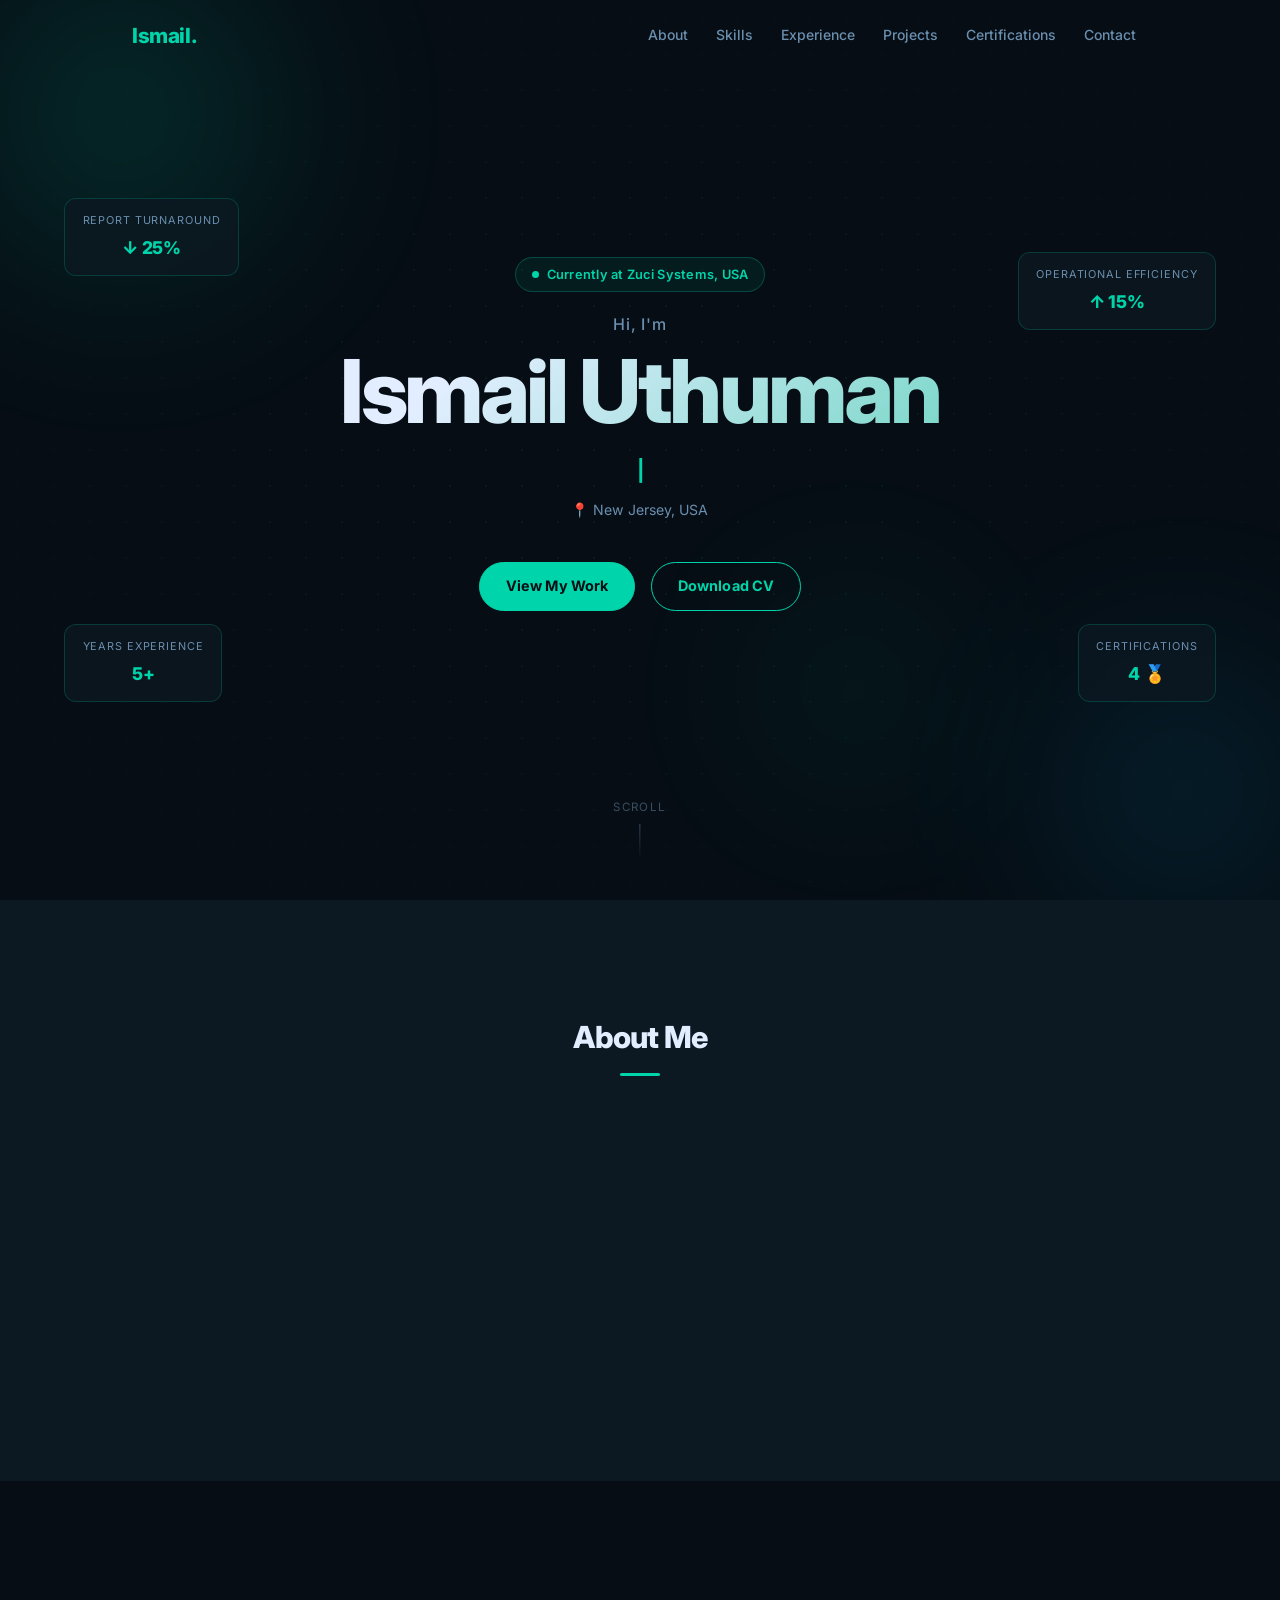
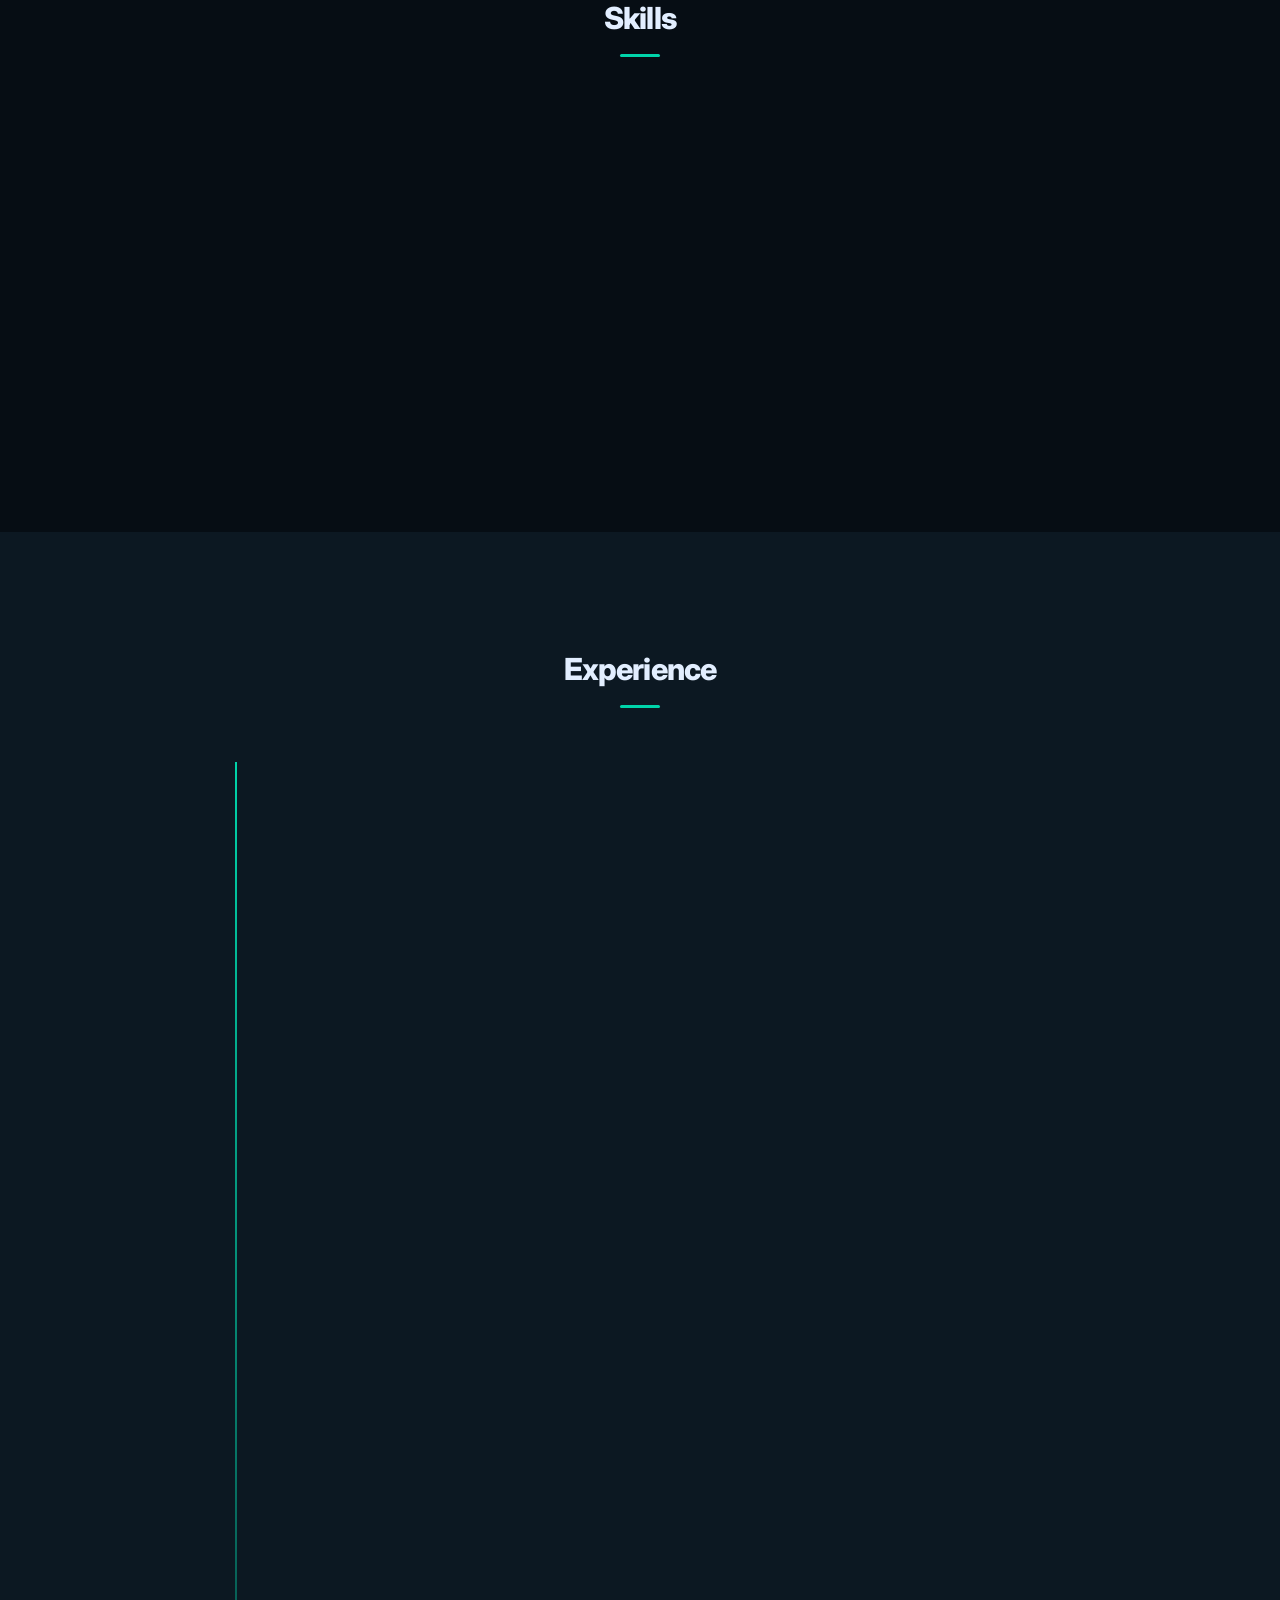
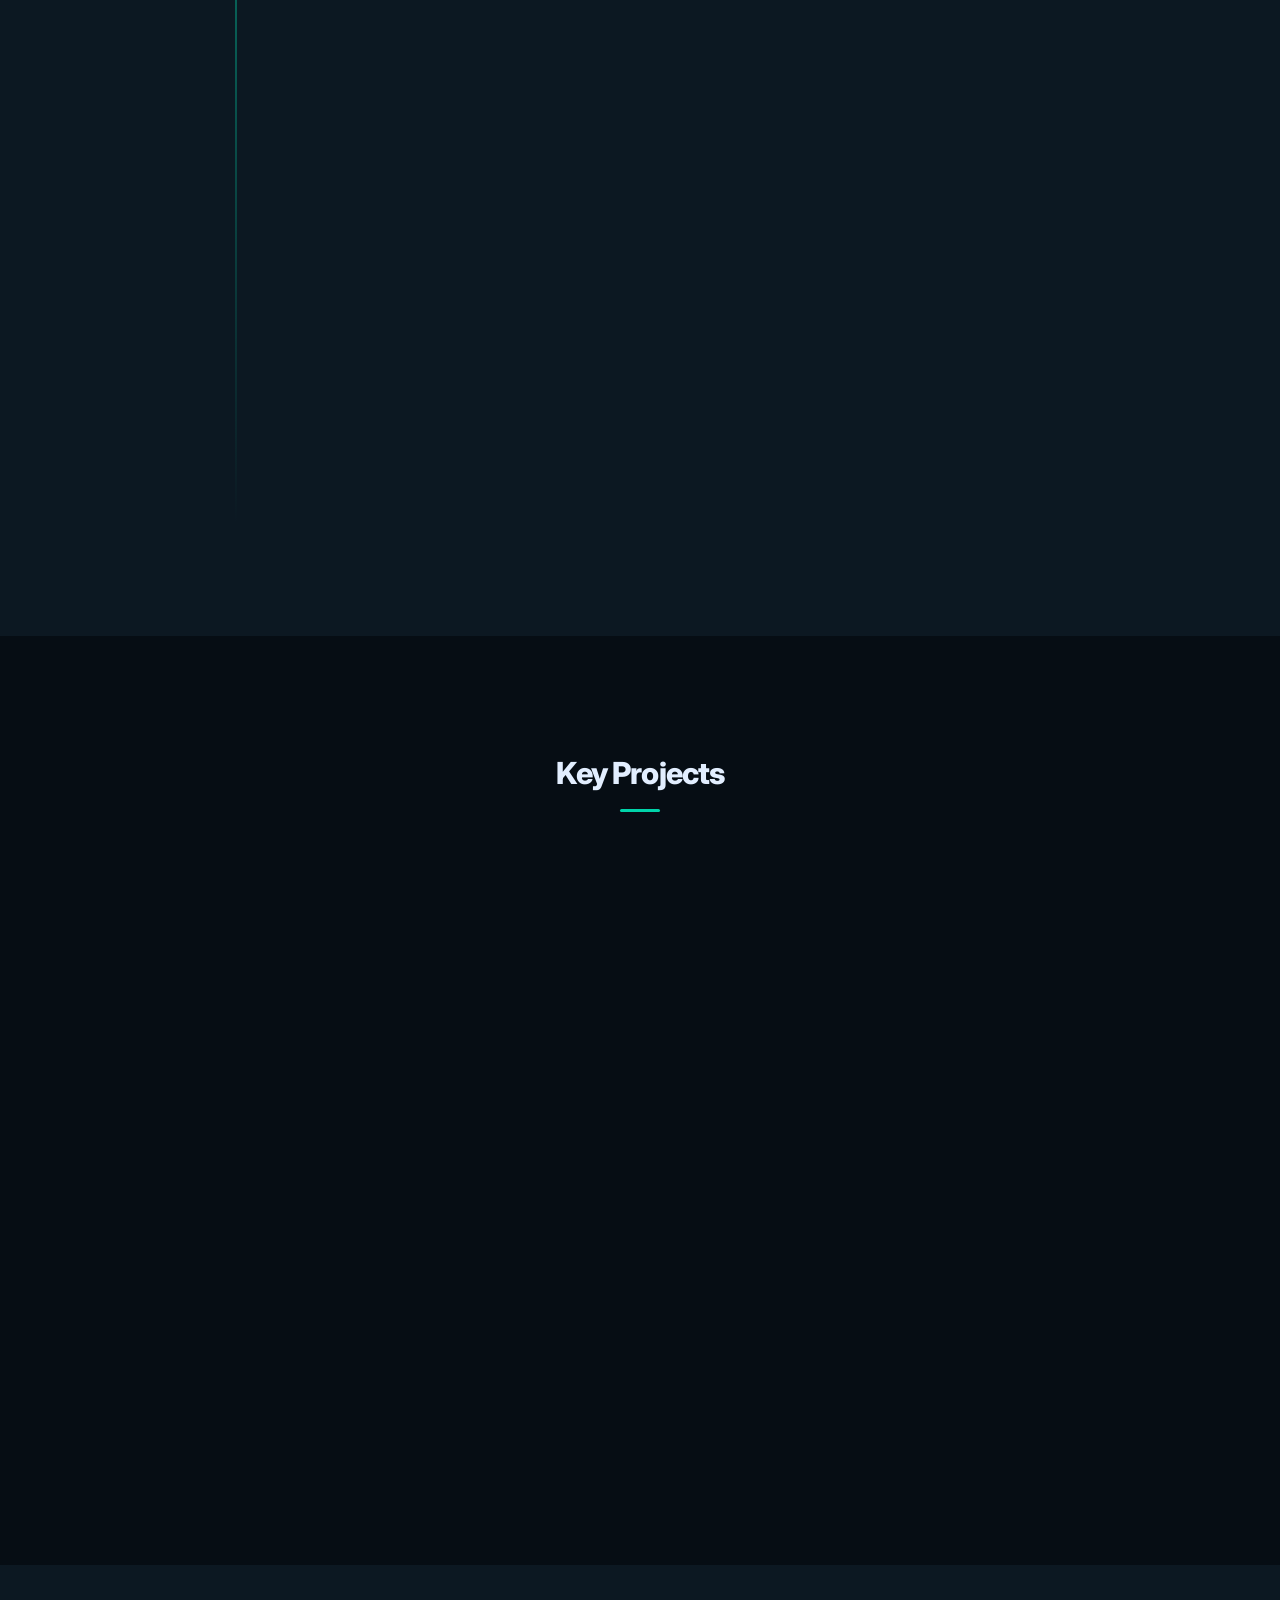
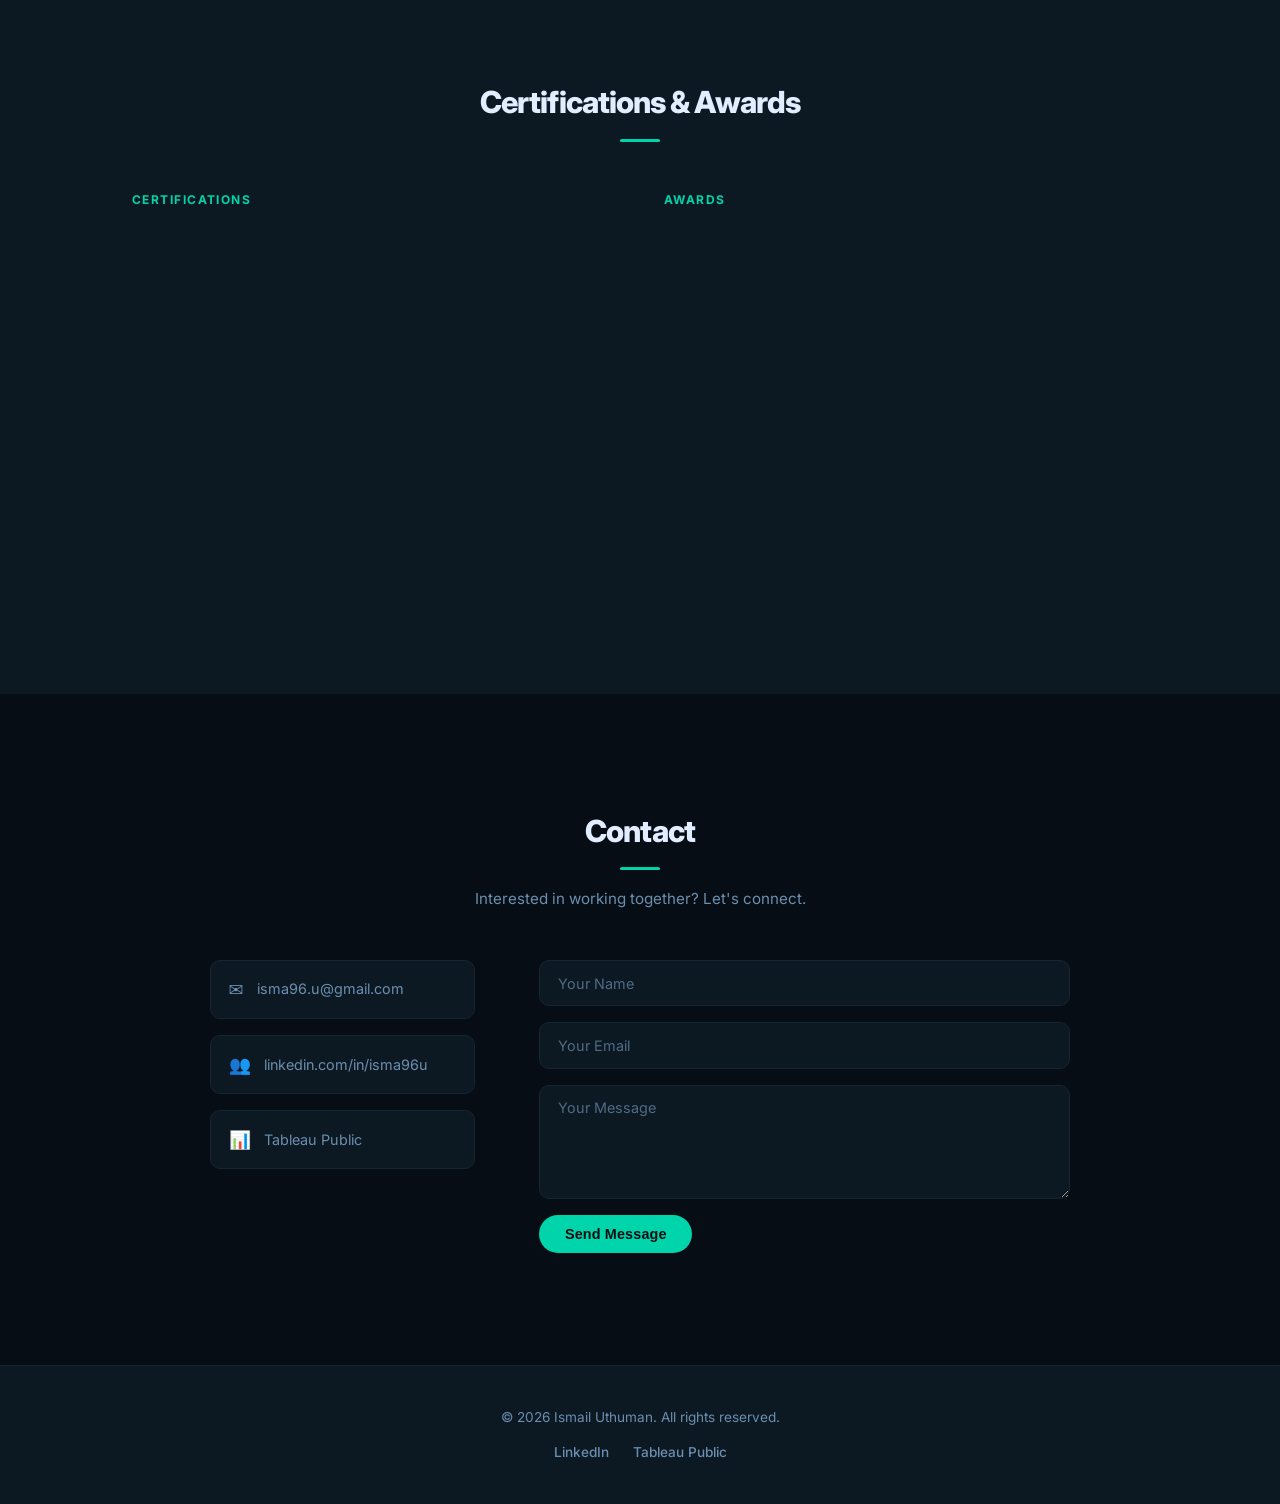
==== commit eb195cf0: "Switch to 1x4 project grid layout" ====
--- a/index.html
+++ b/index.html
@@ -7,7 +7,7 @@
   <link rel="preconnect" href="https://fonts.googleapis.com" />
   <link rel="preconnect" href="https://fonts.gstatic.com" crossorigin />
   <link href="https://fonts.googleapis.com/css2?family=Inter:wght@400;600;700;800&display=swap" rel="stylesheet" />
-  <link rel="stylesheet" href="css/style.css?v=3" />
+  <link rel="stylesheet" href="css/style.css?v=4" />
 </head>
 <body>
 
--- a/css/style.css
+++ b/css/style.css
@@ -629,7 +629,7 @@
 
 .projects-grid {
   display: grid;
-  grid-template-columns: repeat(2, 1fr);
+  grid-template-columns: repeat(4, 1fr);
   gap: 1.5rem;
 }
 
@@ -1031,7 +1031,7 @@
     gap: 2rem;
   }
 
-  .projects-grid { grid-template-columns: 1fr; }
+  .projects-grid { grid-template-columns: repeat(2, 1fr); }
   .timeline-header { flex-direction: column; }
   .timeline { padding-left: 2rem; }
 }
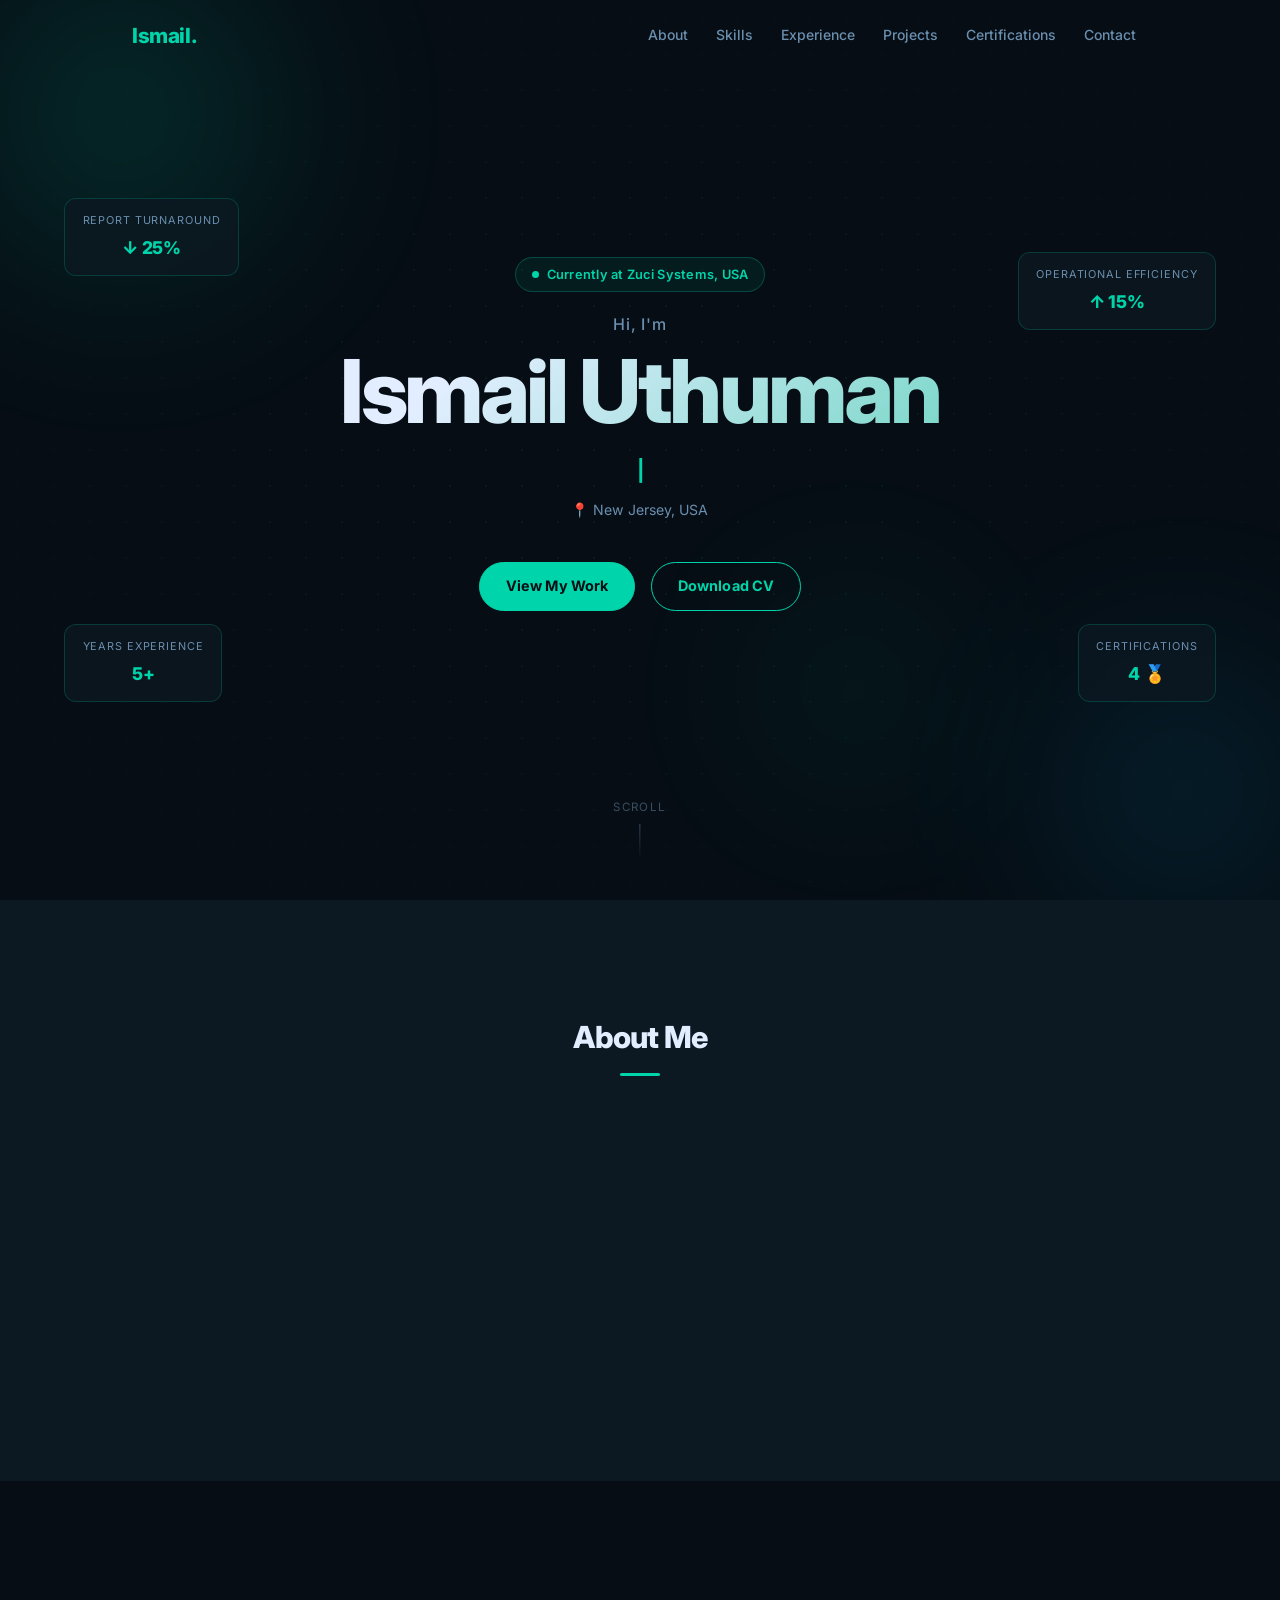
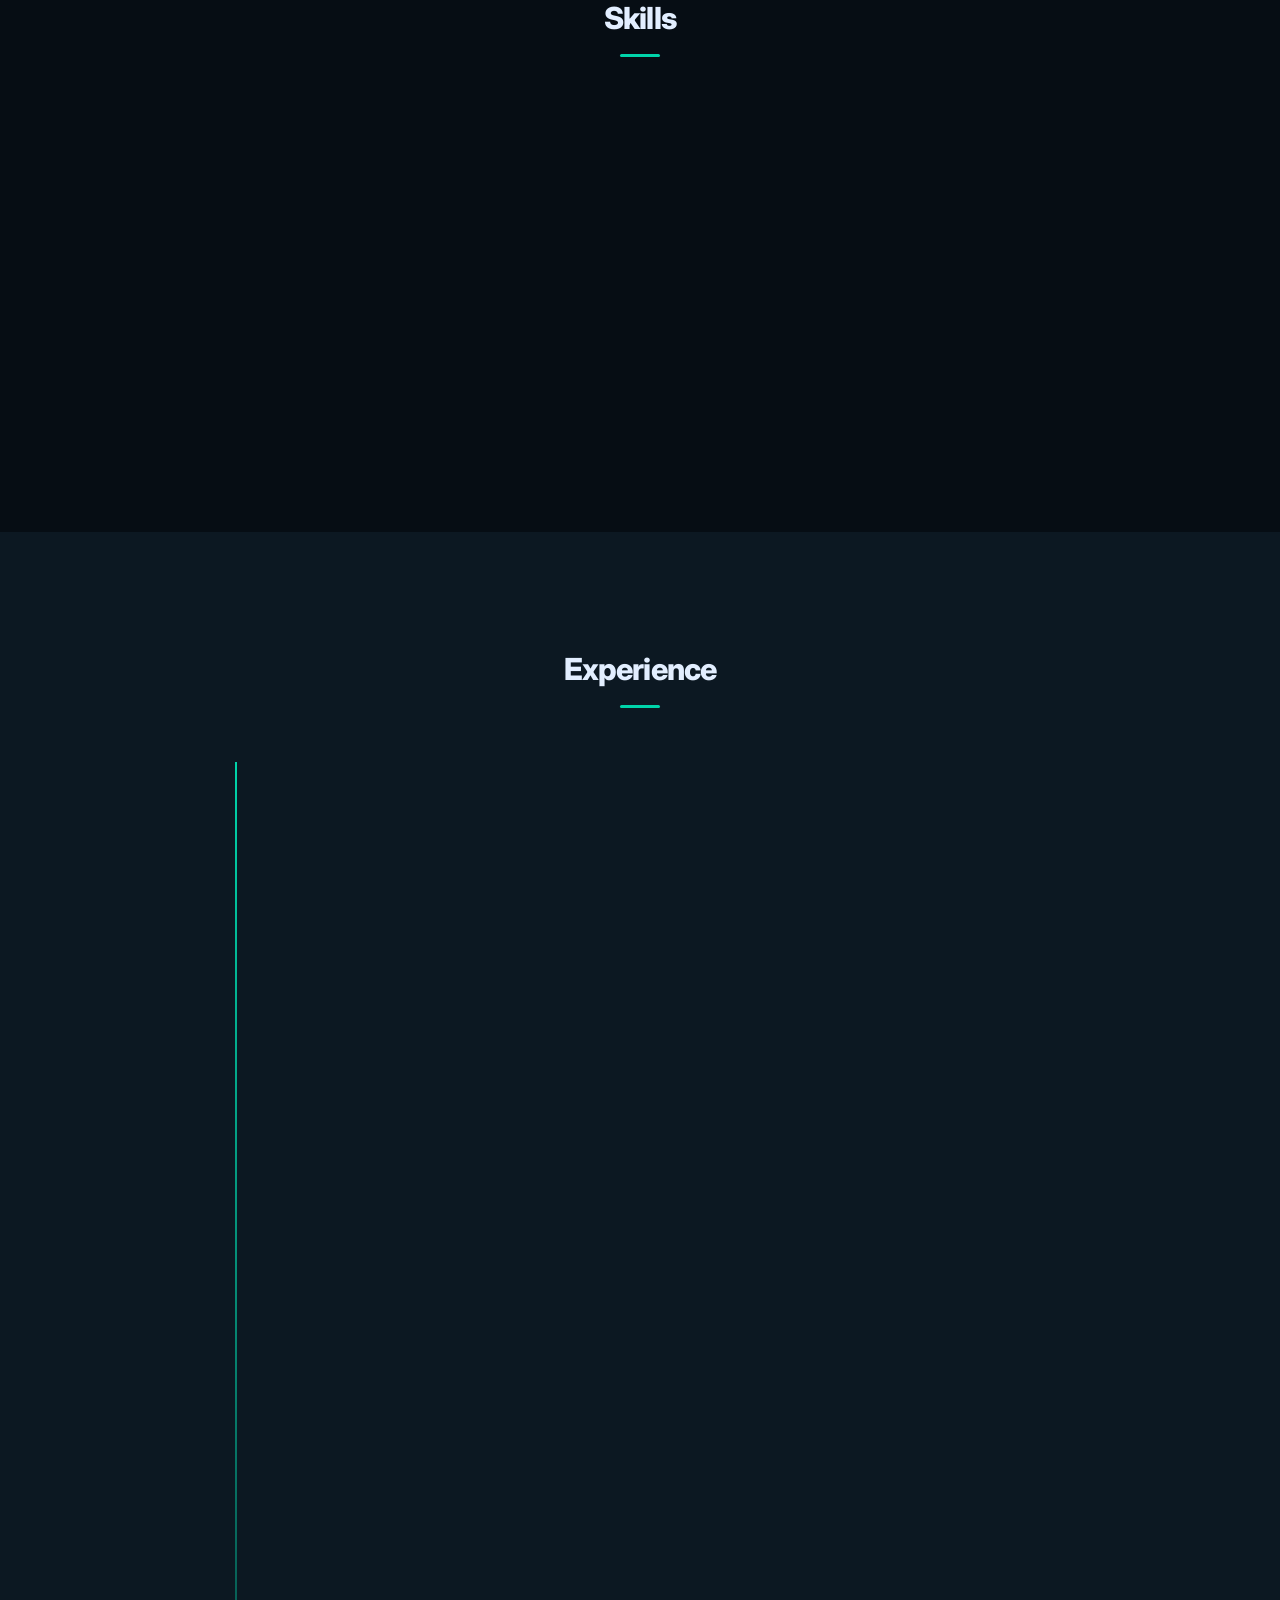
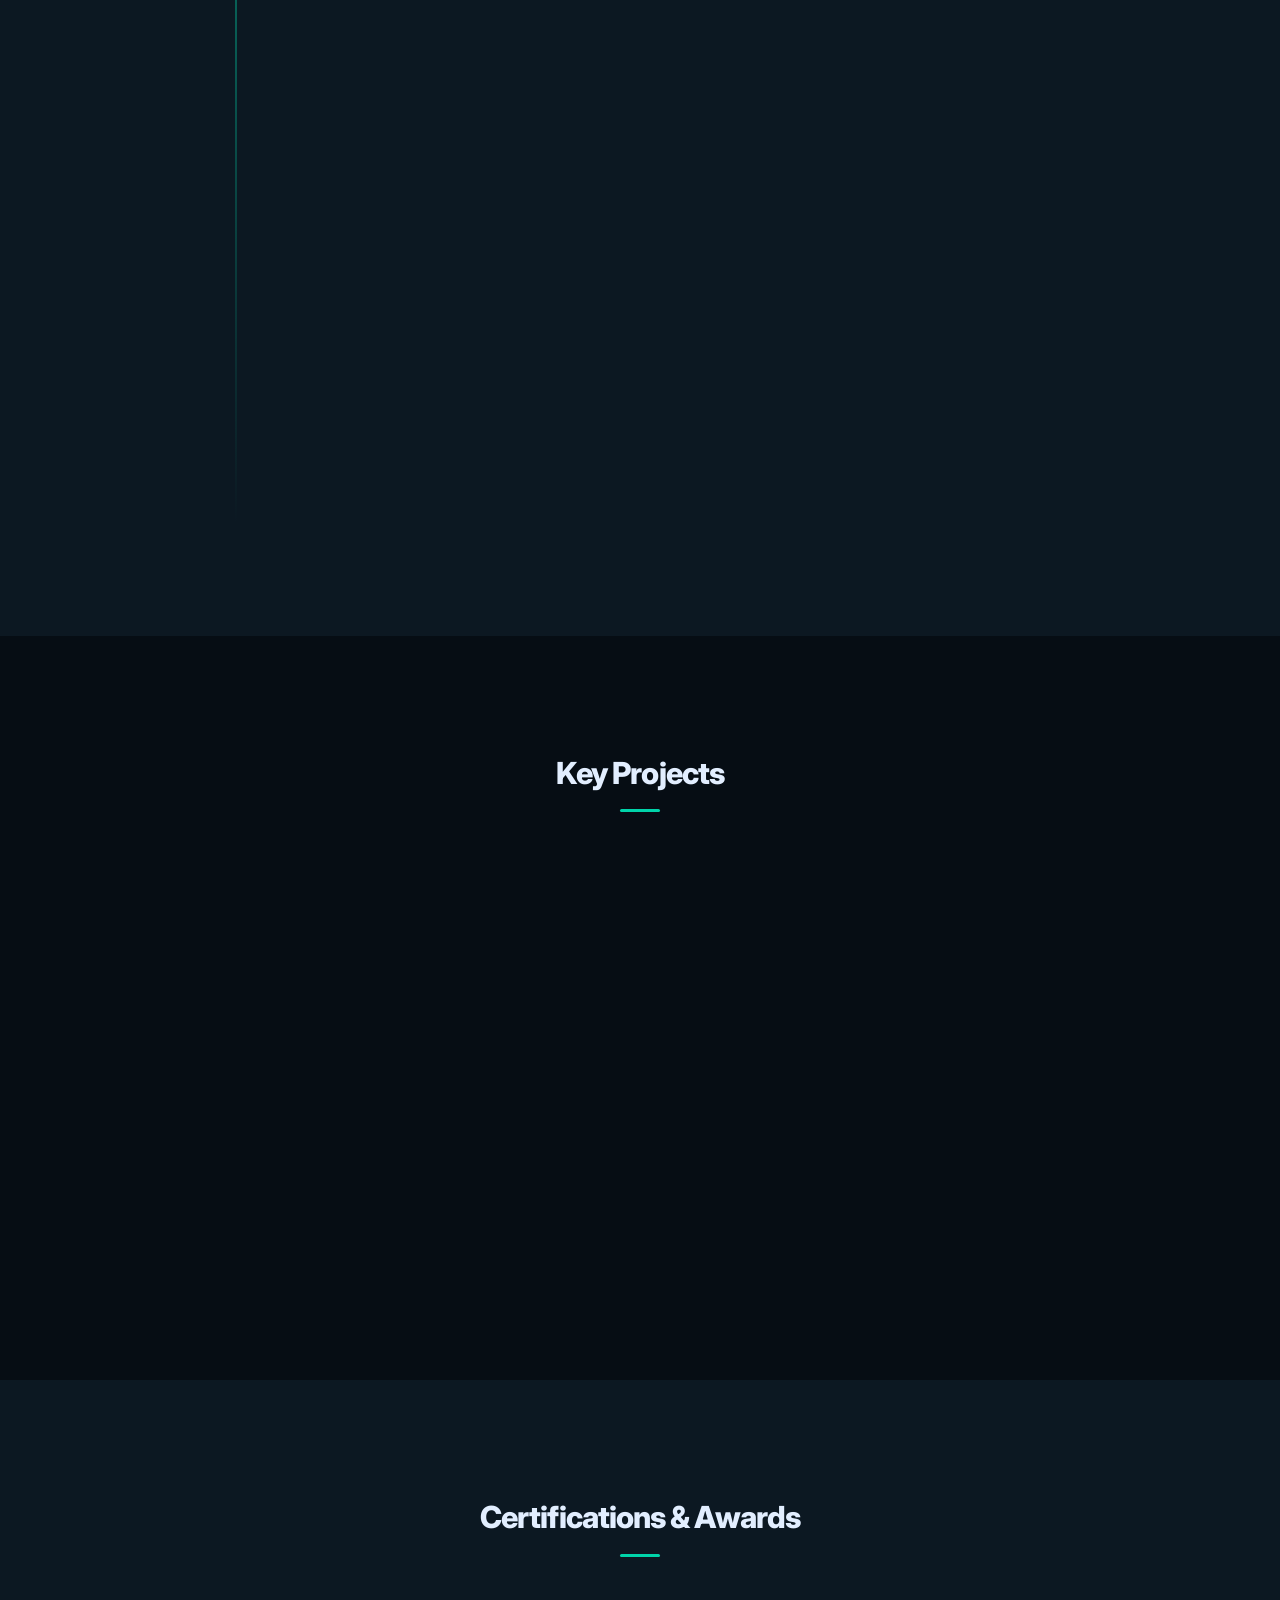
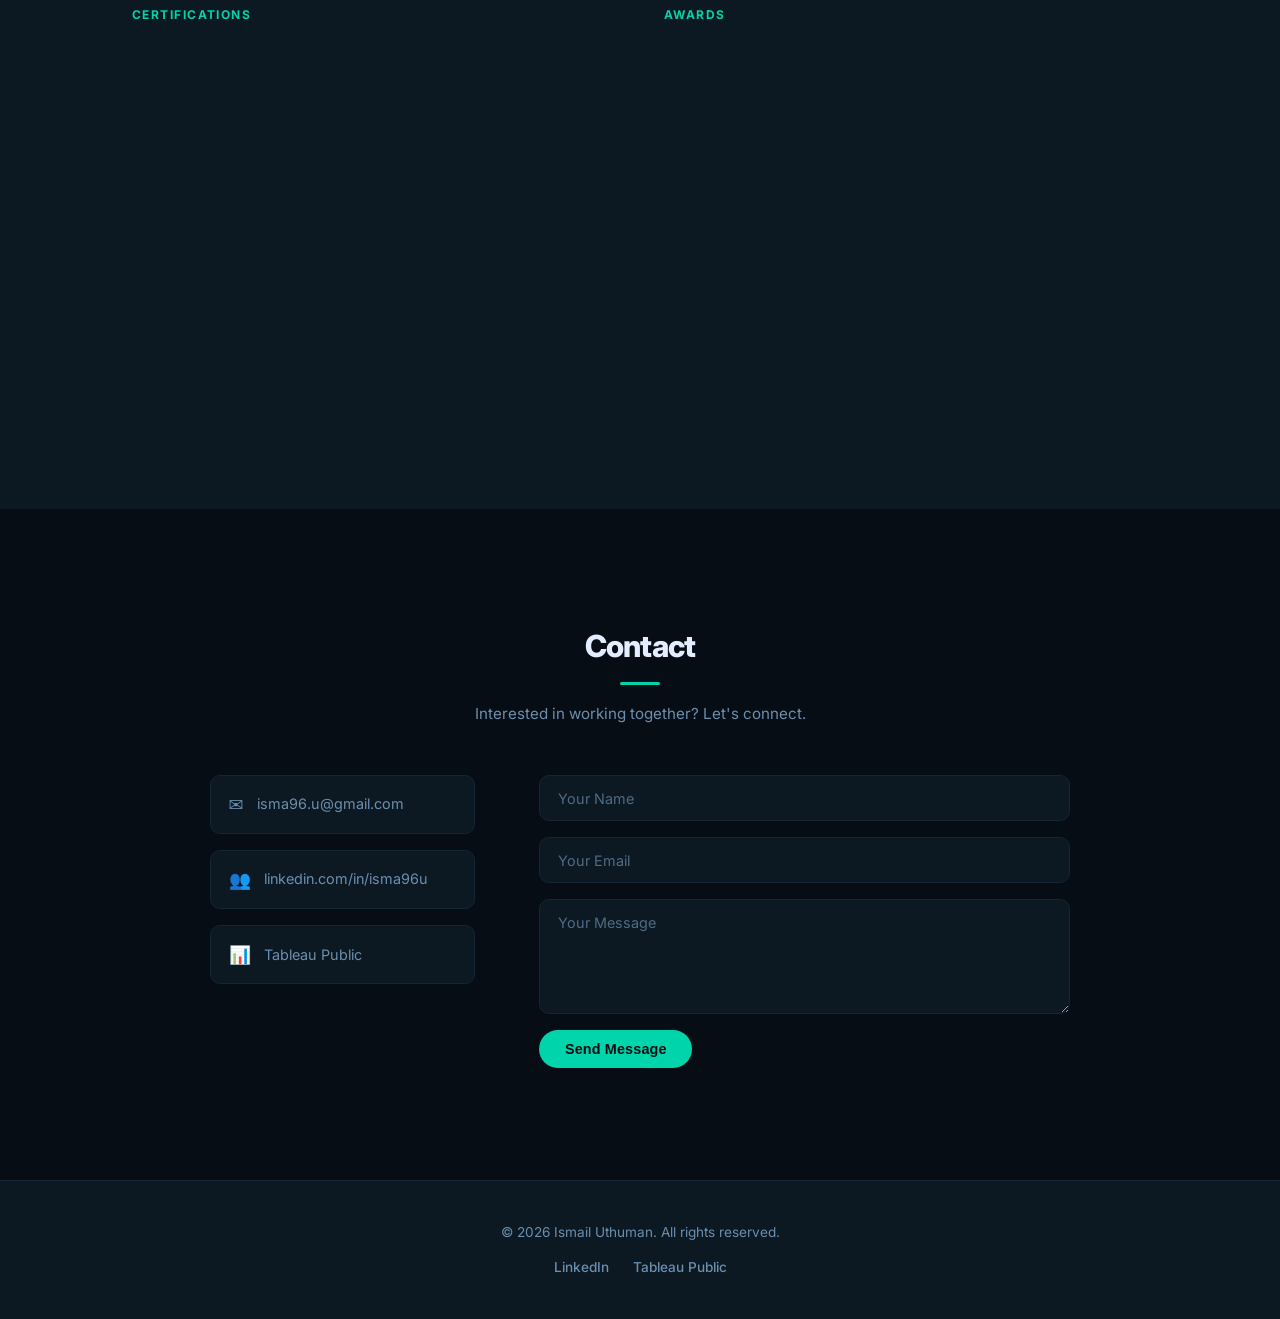
==== commit 2dfca507: "1x6 horizontal scroll grid, short cards, add World Happiness project" ====
--- a/index.html
+++ b/index.html
@@ -7,7 +7,7 @@
   <link rel="preconnect" href="https://fonts.googleapis.com" />
   <link rel="preconnect" href="https://fonts.gstatic.com" crossorigin />
   <link href="https://fonts.googleapis.com/css2?family=Inter:wght@400;600;700;800&display=swap" rel="stylesheet" />
-  <link rel="stylesheet" href="css/style.css?v=4" />
+  <link rel="stylesheet" href="css/style.css?v=5" />
 </head>
 <body>
 
@@ -228,6 +228,7 @@
   <section id="projects">
     <div class="container">
       <h2 class="section-title">Key Projects</h2>
+      <div class="projects-scroll-wrapper">
       <div class="projects-grid">
 
         <div class="project-card reveal">
@@ -285,11 +286,28 @@
           </div>
         </div>
 
-      </div>
-    </div>
-  </section>
-
-  <!-- TABLEAU MODAL -->
+        <div class="project-card reveal">
+          <div class="project-img project-img--happiness">
+            <span class="project-img-icon">🌍</span>
+          </div>
+          <div class="project-info">
+            <h3>World Happiness Report 2022</h3>
+            <p>Tableau dashboard visualizing global happiness scores, key contributing factors, and country-level comparisons from the 2022 World Happiness Report.</p>
+            <div class="project-tags">
+              <span class="tag">Tableau</span>
+              <span class="tag">Global Data</span>
+              <span class="tag">Analytics</span>
+            </div>
+            <button class="btn btn-sm tableau-modal-btn" style="margin-top:1rem;" data-viz="viz1771976526694">View Live Dashboard</button>
+          </div>
+        </div>
+
+      </div>
+      </div>
+    </div>
+  </section>
+
+  <!-- TABLEAU MODAL — NYC TAXI -->
   <div id="tableau-modal" class="tableau-modal" role="dialog" aria-modal="true" aria-label="Tableau Dashboard">
     <div class="tableau-modal-overlay"></div>
     <div class="tableau-modal-box">
@@ -317,6 +335,34 @@
     </div>
   </div>
 
+  <!-- TABLEAU MODAL — WORLD HAPPINESS -->
+  <div id="tableau-modal-happiness" class="tableau-modal" role="dialog" aria-modal="true" aria-label="World Happiness Dashboard">
+    <div class="tableau-modal-overlay"></div>
+    <div class="tableau-modal-box">
+      <button class="tableau-modal-close" aria-label="Close">&times;</button>
+      <div class="tableau-modal-body">
+        <div class='tableauPlaceholder' id='viz1771976526694' style='position:relative'>
+          <noscript><a href='#'><img alt='World Happiness Report 2022' src='https://public.tableau.com/static/images/Wo/WorldHappinessReport2022_16608085016760/WorldHappinessReport2022/1_rss.png' style='border:none' /></a></noscript>
+          <object class='tableauViz' style='display:none;'>
+            <param name='host_url' value='https%3A%2F%2Fpublic.tableau.com%2F' />
+            <param name='embed_code_version' value='3' />
+            <param name='site_root' value='' />
+            <param name='name' value='WorldHappinessReport2022_16608085016760/WorldHappinessReport2022' />
+            <param name='tabs' value='no' />
+            <param name='toolbar' value='yes' />
+            <param name='static_image' value='https://public.tableau.com/static/images/Wo/WorldHappinessReport2022_16608085016760/WorldHappinessReport2022/1.png' />
+            <param name='animate_transition' value='yes' />
+            <param name='display_static_image' value='yes' />
+            <param name='display_spinner' value='yes' />
+            <param name='display_overlay' value='yes' />
+            <param name='display_count' value='yes' />
+            <param name='language' value='en-US' />
+          </object>
+        </div>
+      </div>
+    </div>
+  </div>
+
   <!-- CERTIFICATIONS -->
   <section id="certifications">
     <div class="container">
--- a/css/style.css
+++ b/css/style.css
@@ -627,10 +627,31 @@
   background: var(--clr-bg);
 }
 
+.projects-scroll-wrapper {
+  overflow-x: auto;
+  padding-bottom: 1rem;
+  scrollbar-width: thin;
+  scrollbar-color: var(--clr-border) transparent;
+}
+
+.projects-scroll-wrapper::-webkit-scrollbar {
+  height: 5px;
+}
+
+.projects-scroll-wrapper::-webkit-scrollbar-track {
+  background: transparent;
+}
+
+.projects-scroll-wrapper::-webkit-scrollbar-thumb {
+  background: var(--clr-border);
+  border-radius: 10px;
+}
+
 .projects-grid {
   display: grid;
-  grid-template-columns: repeat(4, 1fr);
-  gap: 1.5rem;
+  grid-template-columns: repeat(6, 260px);
+  gap: 1.2rem;
+  width: max-content;
 }
 
 .project-card {
@@ -639,6 +660,7 @@
   border-radius: var(--radius-lg);
   overflow: hidden;
   transition: transform var(--transition), border-color var(--transition), box-shadow var(--transition);
+  width: 260px;
 }
 
 .project-card:hover {
@@ -648,7 +670,7 @@
 }
 
 .project-img {
-  height: 160px;
+  height: 110px;
   display: flex;
   align-items: center;
   justify-content: center;
@@ -663,21 +685,21 @@
 }
 
 .project-info {
-  padding: 1.4rem 1.5rem;
+  padding: 1rem 1.1rem;
 }
 
 .project-info h3 {
-  margin-bottom: 0.5rem;
-  font-size: 1rem;
+  margin-bottom: 0.4rem;
+  font-size: 0.88rem;
   font-weight: 700;
   letter-spacing: -0.01em;
 }
 
 .project-info p {
   color: var(--clr-muted);
-  font-size: 0.875rem;
-  margin-bottom: 1.2rem;
-  line-height: 1.6;
+  font-size: 0.78rem;
+  margin-bottom: 0.8rem;
+  line-height: 1.5;
 }
 
 .project-tags {
@@ -697,9 +719,10 @@
   letter-spacing: 0.02em;
 }
 
-.project-img--supply { background: linear-gradient(135deg, #041e2e 0%, #012a1e 100%); }
-.project-img--health { background: linear-gradient(135deg, #1a082e 0%, #061e14 100%); }
-.project-img--cx     { background: linear-gradient(135deg, #061424 0%, #011e2e 100%); }
+.project-img--supply    { background: linear-gradient(135deg, #041e2e 0%, #012a1e 100%); }
+.project-img--health    { background: linear-gradient(135deg, #1a082e 0%, #061e14 100%); }
+.project-img--cx        { background: linear-gradient(135deg, #061424 0%, #011e2e 100%); }
+.project-img--happiness { background: linear-gradient(135deg, #0a1a2e 0%, #1a0a2e 100%); }
 .project-img--taxi {
   background: linear-gradient(135deg, #1a1000 0%, #2a1800 100%);
 }
@@ -1031,7 +1054,7 @@
     gap: 2rem;
   }
 
-  .projects-grid { grid-template-columns: repeat(2, 1fr); }
+  .projects-grid { grid-template-columns: repeat(6, 240px); }
   .timeline-header { flex-direction: column; }
   .timeline { padding-left: 2rem; }
 }
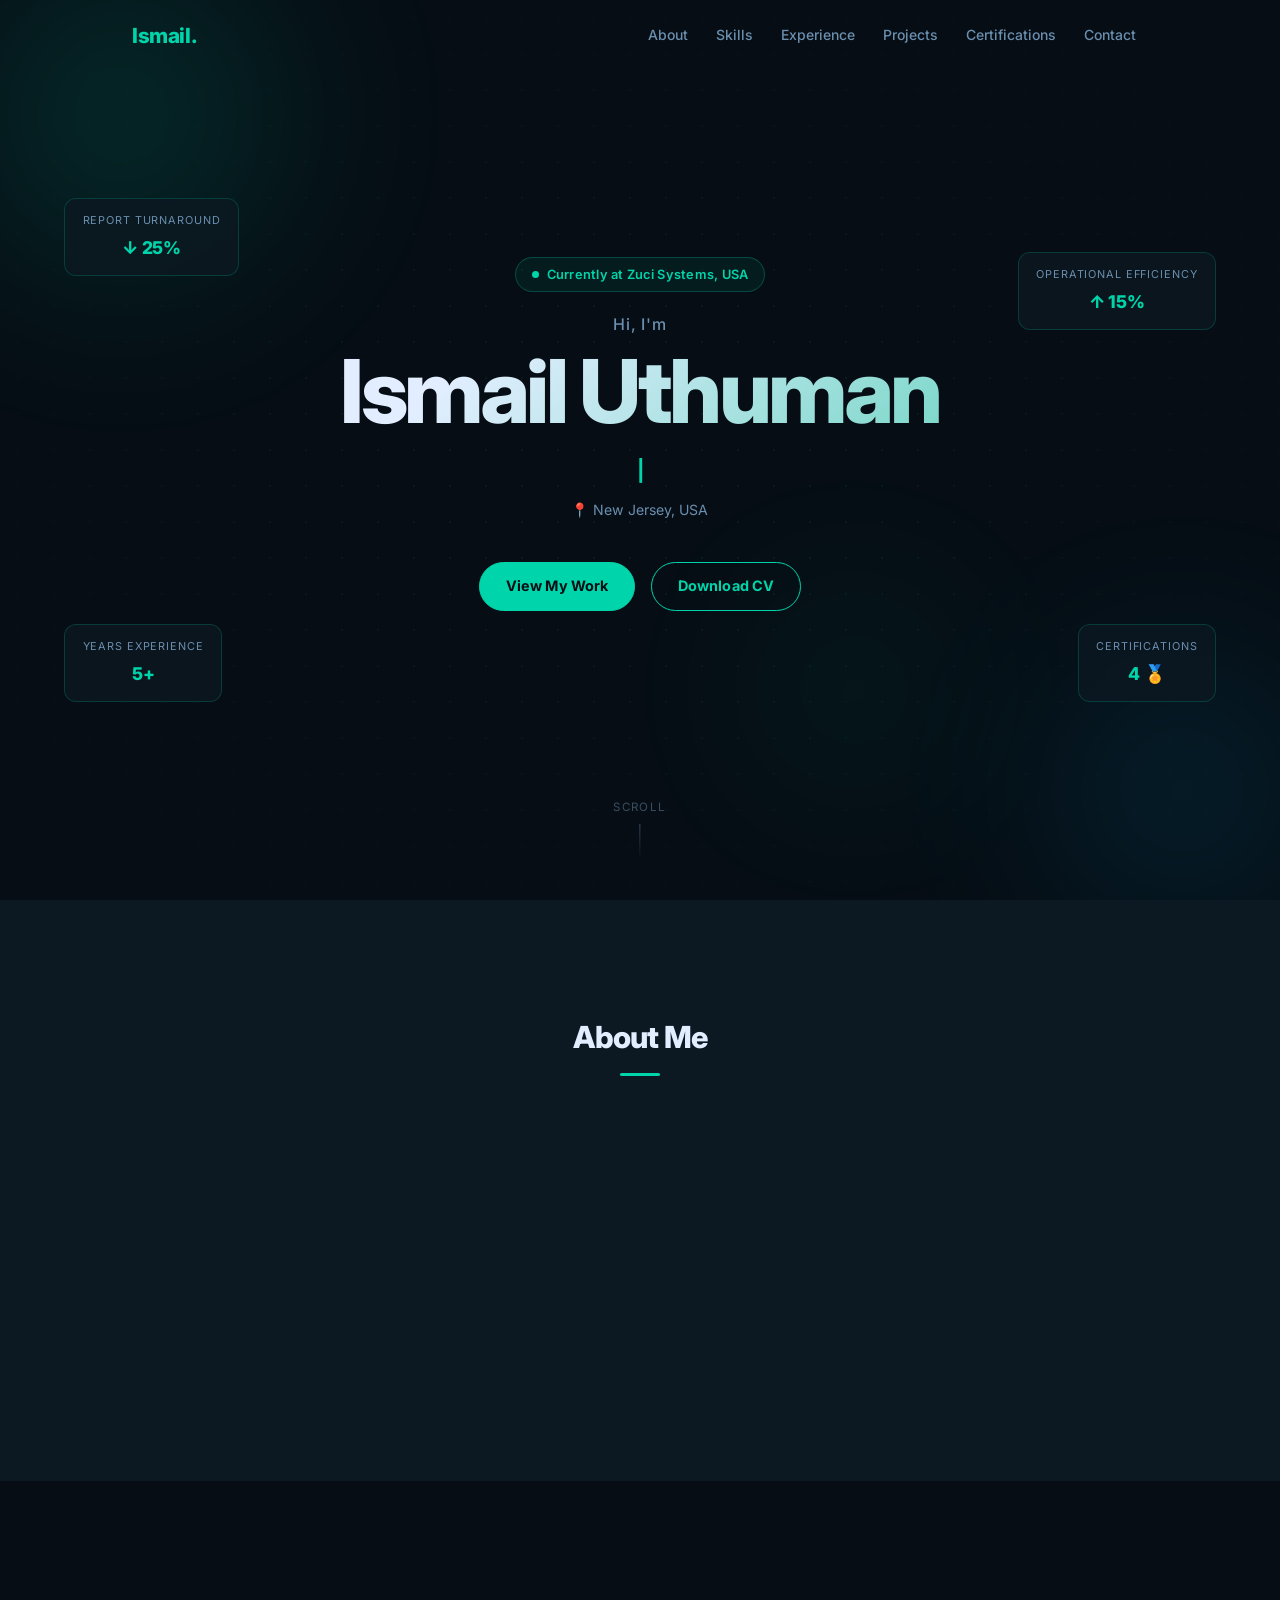
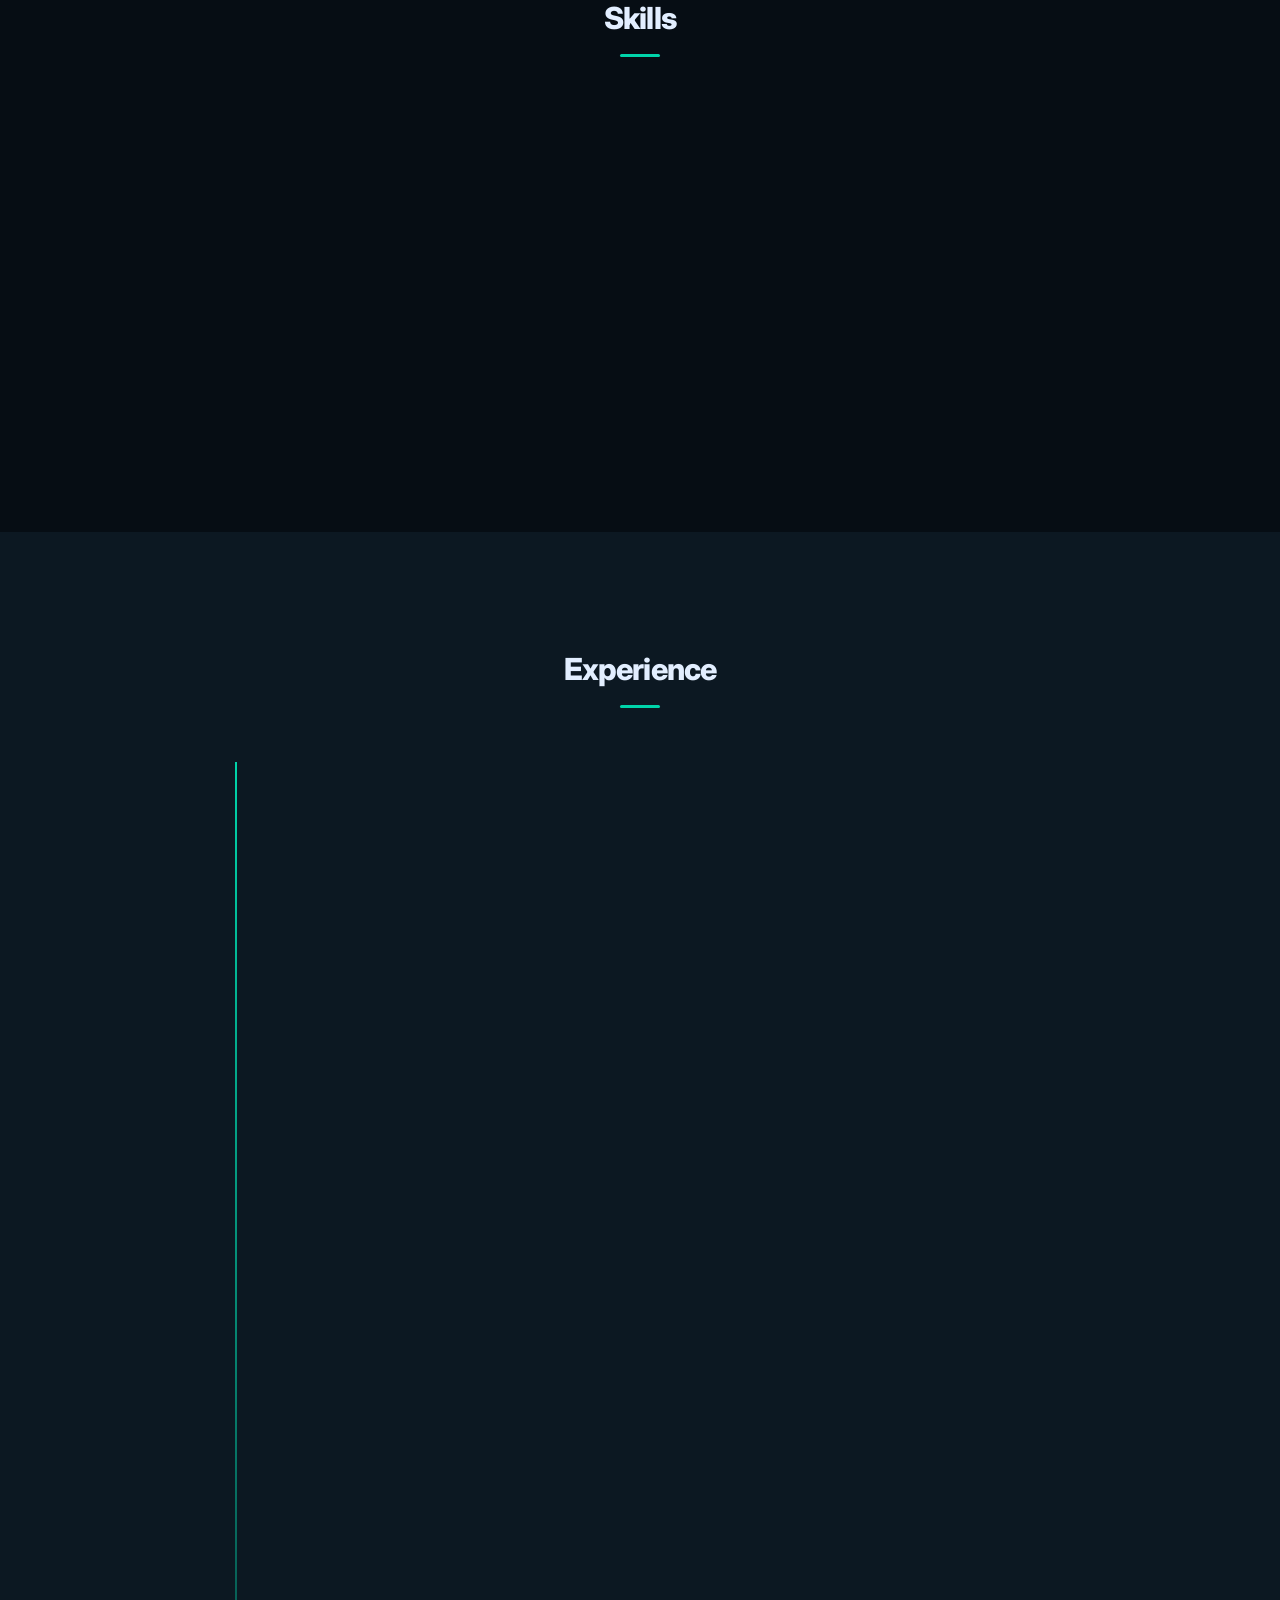
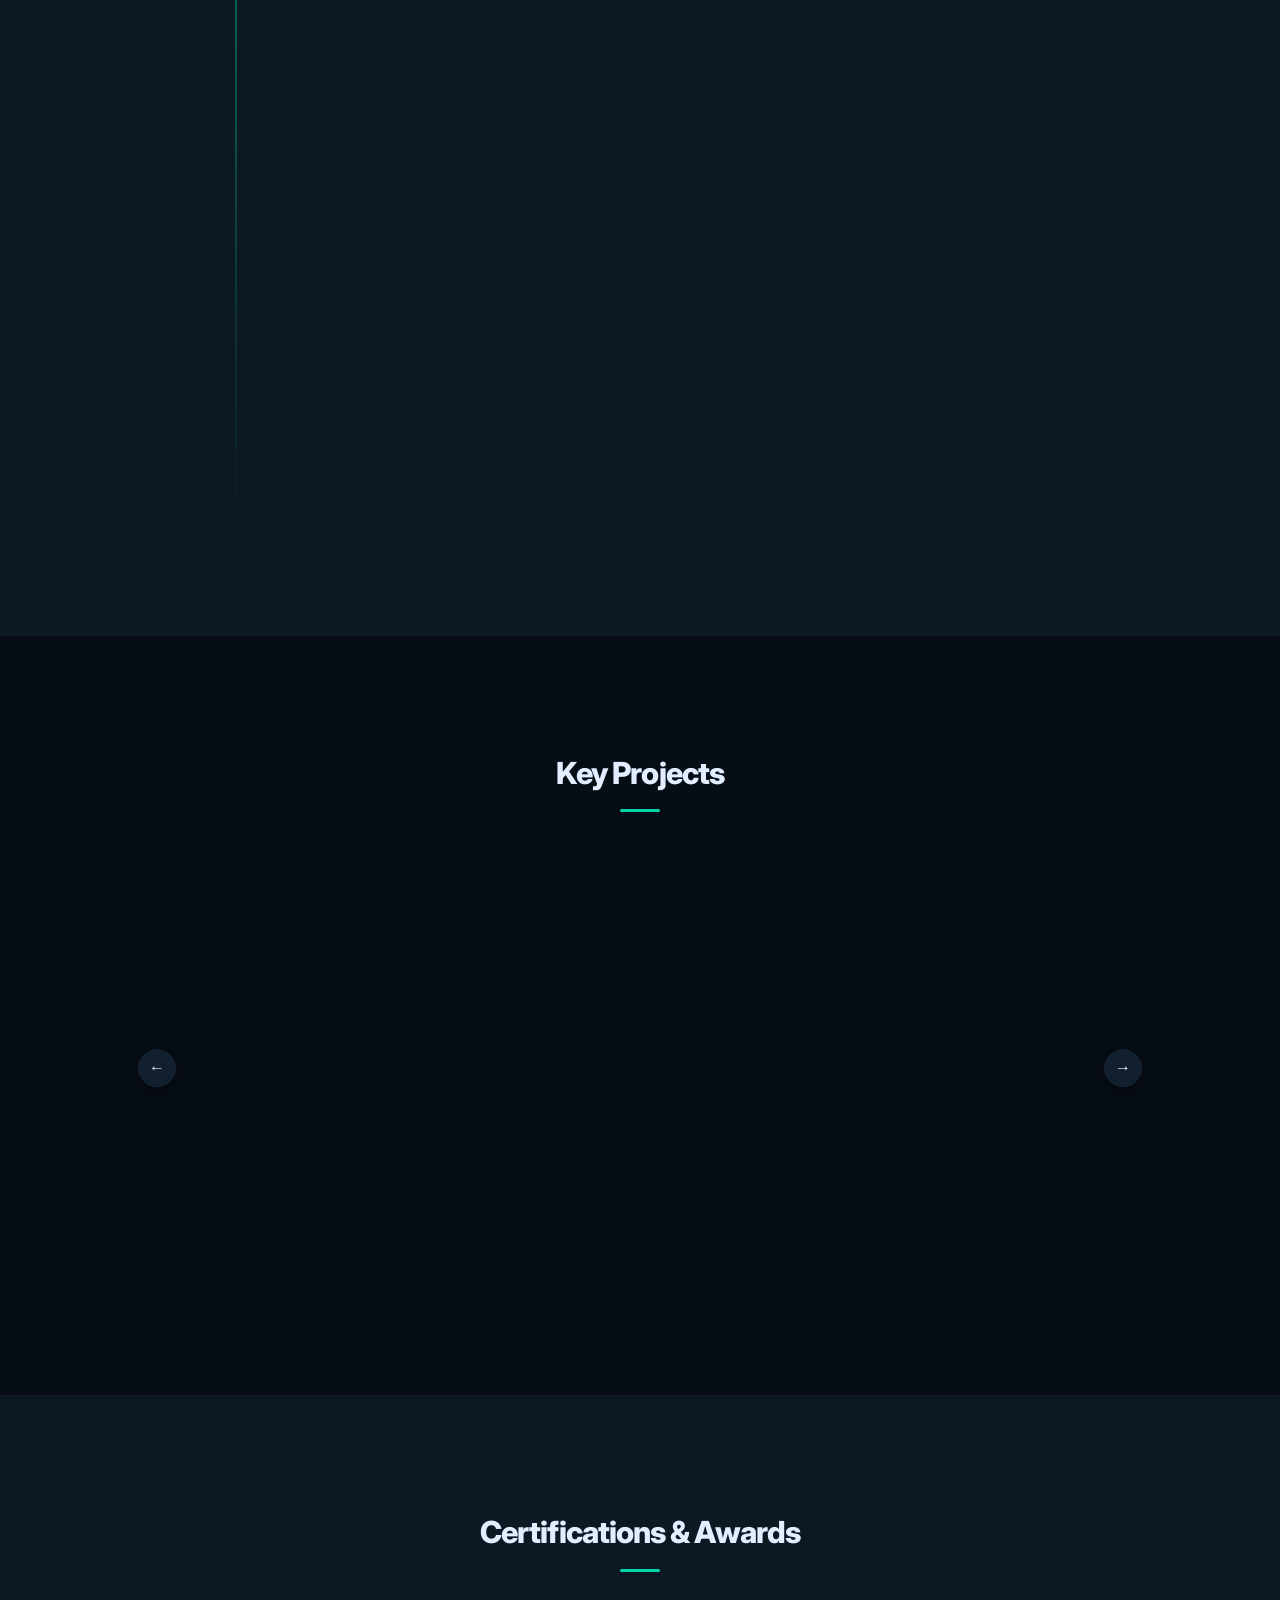
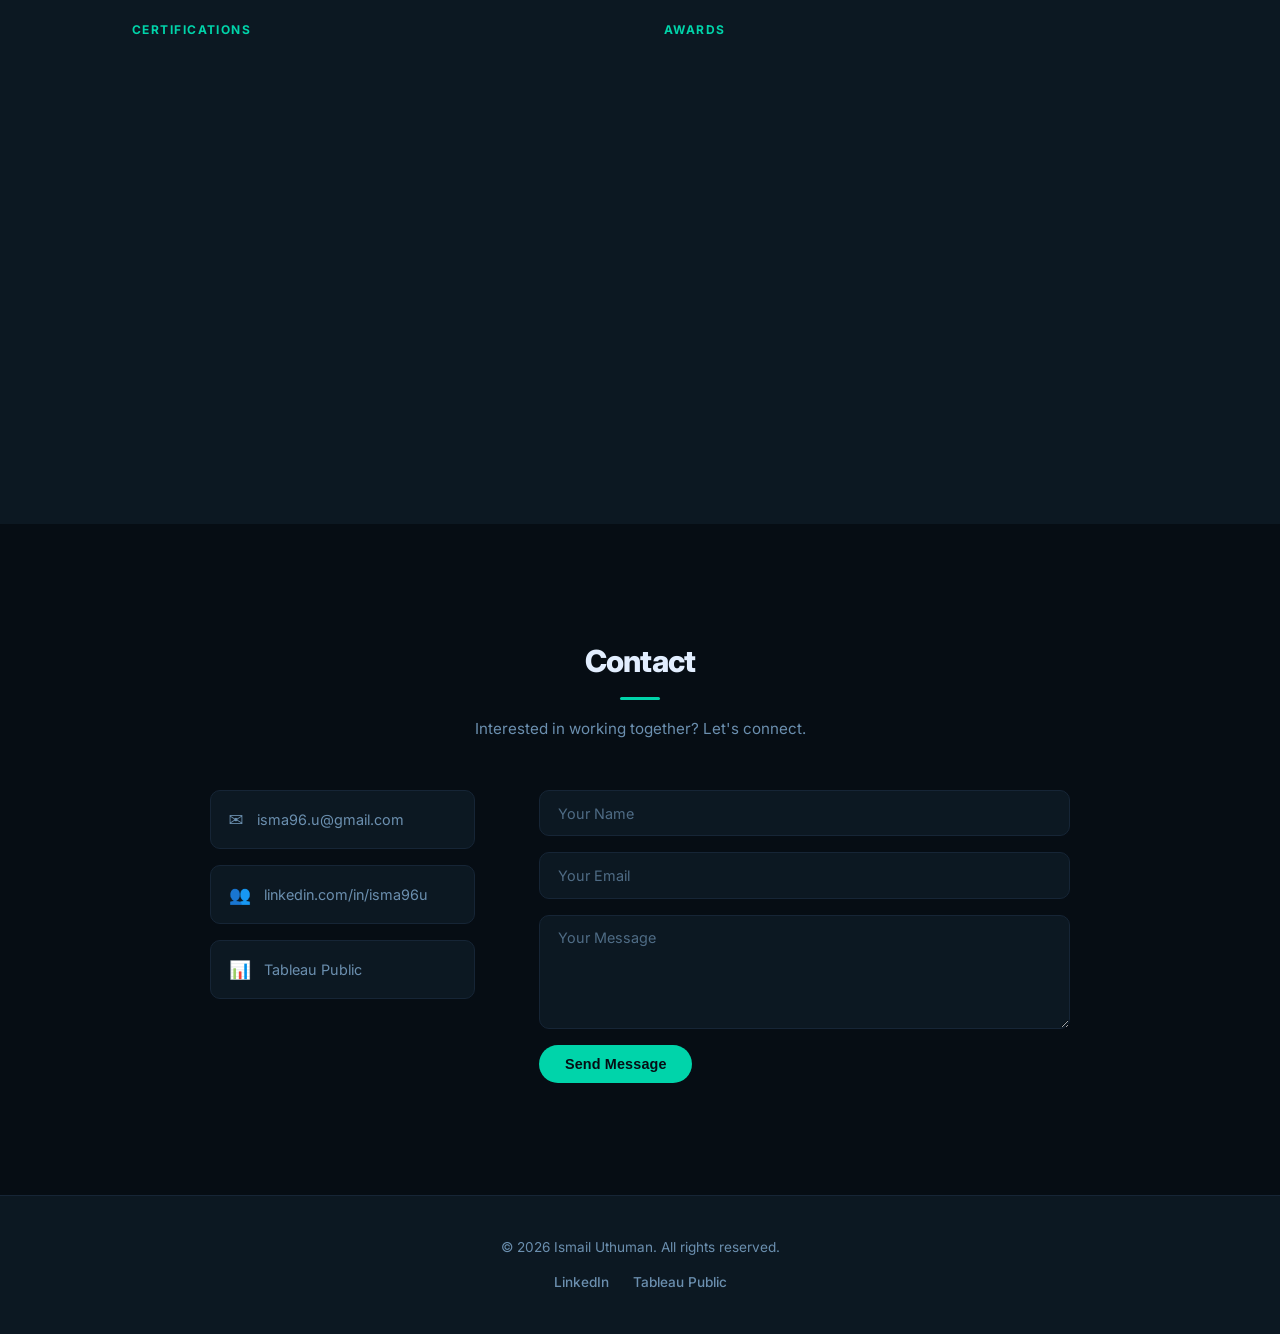
==== commit b70680d5: "Better scroll: arrows, fade edges, dot indicators, hidden scrollbar" ====
--- a/index.html
+++ b/index.html
@@ -7,7 +7,7 @@
   <link rel="preconnect" href="https://fonts.googleapis.com" />
   <link rel="preconnect" href="https://fonts.gstatic.com" crossorigin />
   <link href="https://fonts.googleapis.com/css2?family=Inter:wght@400;600;700;800&display=swap" rel="stylesheet" />
-  <link rel="stylesheet" href="css/style.css?v=5" />
+  <link rel="stylesheet" href="css/style.css?v=6" />
 </head>
 <body>
 
@@ -228,8 +228,11 @@
   <section id="projects">
     <div class="container">
       <h2 class="section-title">Key Projects</h2>
-      <div class="projects-scroll-wrapper">
-      <div class="projects-grid">
+      <div class="projects-outer">
+        <button class="scroll-arrow left" id="scroll-left">&#8592;</button>
+        <button class="scroll-arrow right" id="scroll-right">&#8594;</button>
+        <div class="projects-scroll-wrapper" id="projects-scroll">
+        <div class="projects-grid">
 
         <div class="project-card reveal">
           <div class="project-img project-img--supply"></div>
@@ -302,7 +305,9 @@
           </div>
         </div>
 
-      </div>
+        </div>
+        </div>
+        <div class="scroll-dots" id="scroll-dots"></div>
       </div>
     </div>
   </section>
--- a/css/style.css
+++ b/css/style.css
@@ -627,24 +627,98 @@
   background: var(--clr-bg);
 }
 
+.projects-outer {
+  position: relative;
+}
+
+/* fade edges */
+.projects-outer::before,
+.projects-outer::after {
+  content: '';
+  position: absolute;
+  top: 0;
+  bottom: 1rem;
+  width: 80px;
+  z-index: 2;
+  pointer-events: none;
+  transition: opacity 0.3s;
+}
+
+.projects-outer::before {
+  left: 0;
+  background: linear-gradient(to right, var(--clr-bg), transparent);
+}
+
+.projects-outer::after {
+  right: 0;
+  background: linear-gradient(to left, var(--clr-bg), transparent);
+}
+
+.projects-outer.at-start::before { opacity: 0; }
+.projects-outer.at-end::after    { opacity: 0; }
+
+/* arrow buttons */
+.scroll-arrow {
+  position: absolute;
+  top: 50%;
+  transform: translateY(-60%);
+  z-index: 3;
+  width: 38px;
+  height: 38px;
+  border-radius: 50%;
+  border: 1px solid var(--clr-border);
+  background: var(--clr-surface-2);
+  color: var(--clr-text);
+  font-size: 1rem;
+  cursor: pointer;
+  display: flex;
+  align-items: center;
+  justify-content: center;
+  transition: background var(--transition), border-color var(--transition), opacity 0.3s, box-shadow var(--transition);
+  box-shadow: var(--shadow);
+}
+
+.scroll-arrow:hover {
+  background: var(--clr-accent-glow);
+  border-color: var(--clr-accent);
+  color: var(--clr-accent);
+}
+
+.scroll-arrow.left  { left: 6px; }
+.scroll-arrow.right { right: 6px; }
+
+.scroll-arrow.hidden { opacity: 0; pointer-events: none; }
+
 .projects-scroll-wrapper {
   overflow-x: auto;
-  padding-bottom: 1rem;
-  scrollbar-width: thin;
-  scrollbar-color: var(--clr-border) transparent;
+  padding-bottom: 0.75rem;
+  scroll-behavior: smooth;
+  scrollbar-width: none;
 }
 
 .projects-scroll-wrapper::-webkit-scrollbar {
-  height: 5px;
-}
-
-.projects-scroll-wrapper::-webkit-scrollbar-track {
-  background: transparent;
-}
-
-.projects-scroll-wrapper::-webkit-scrollbar-thumb {
+  display: none;
+}
+
+/* dot indicators */
+.scroll-dots {
+  display: flex;
+  justify-content: center;
+  gap: 6px;
+  margin-top: 1.2rem;
+}
+
+.scroll-dot {
+  width: 6px;
+  height: 6px;
+  border-radius: 50%;
   background: var(--clr-border);
-  border-radius: 10px;
+  transition: background 0.3s, transform 0.3s;
+}
+
+.scroll-dot.active {
+  background: var(--clr-accent);
+  transform: scale(1.4);
 }
 
 .projects-grid {
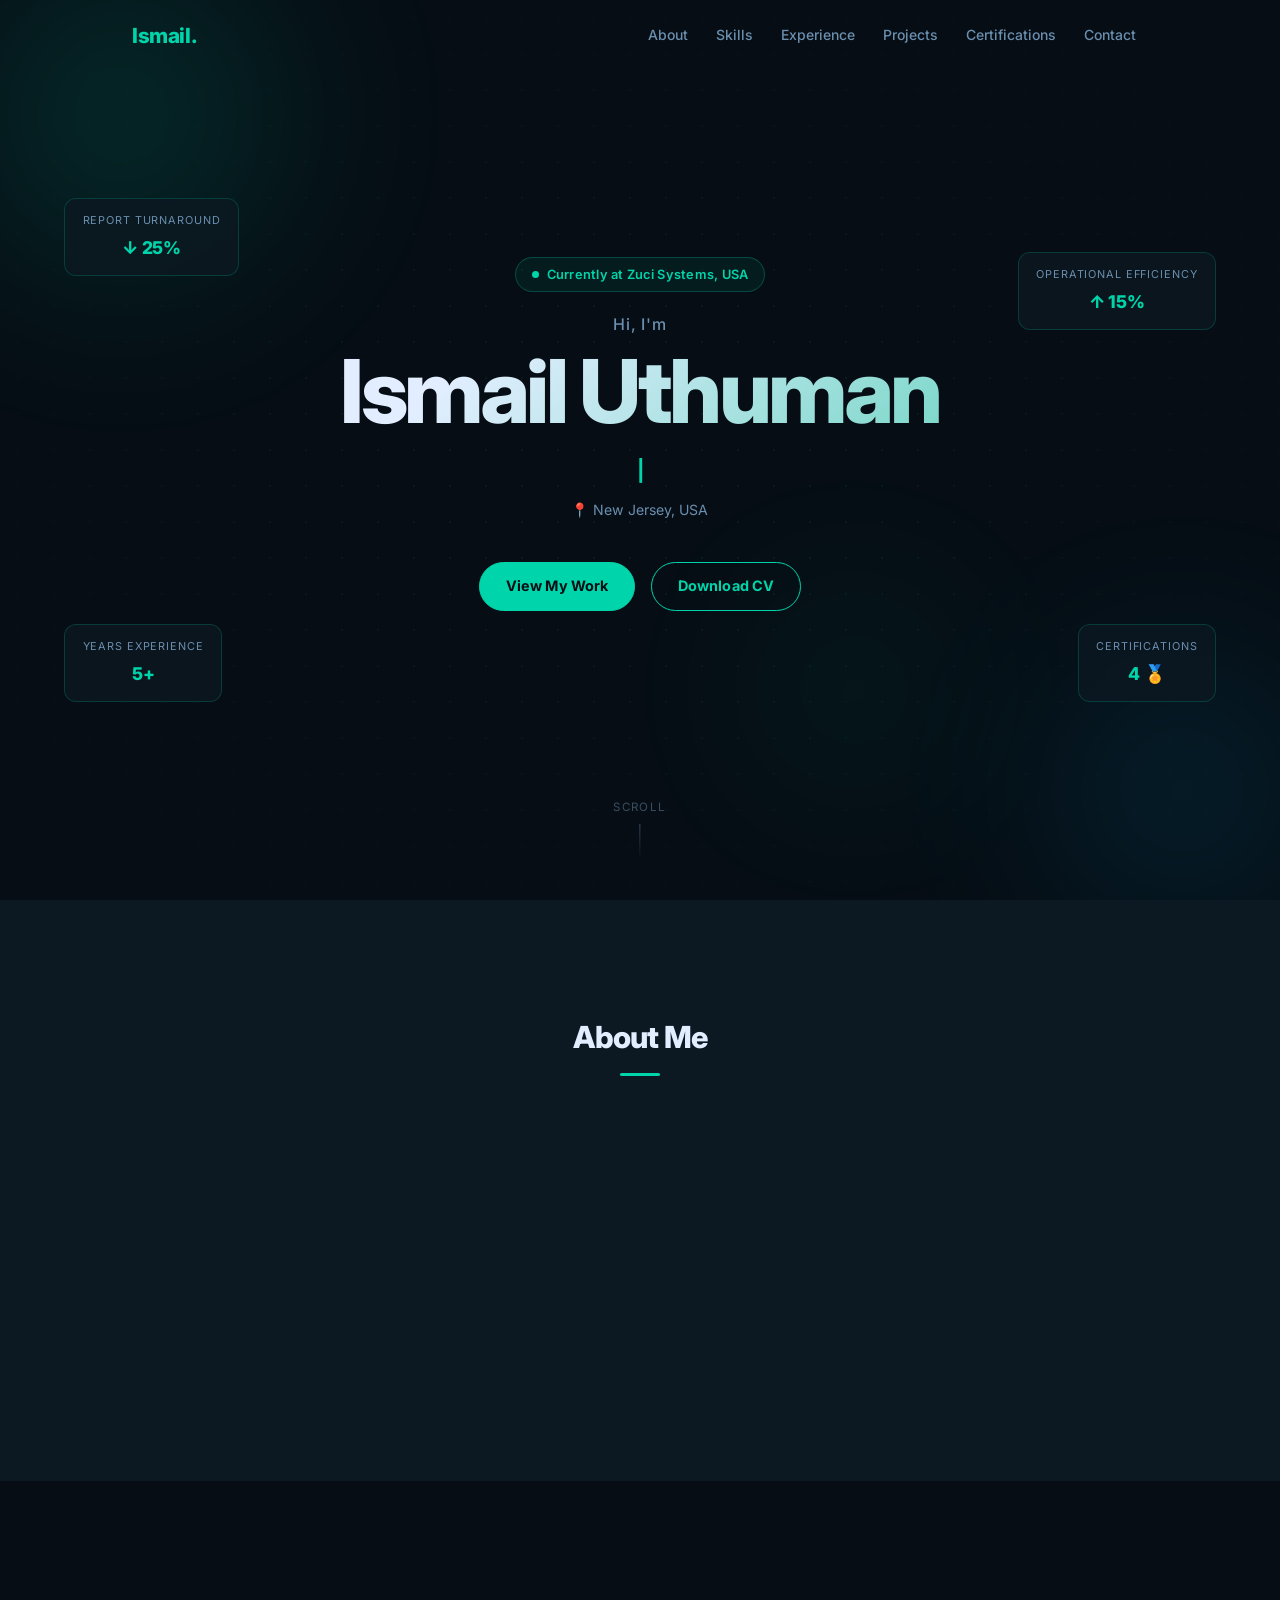
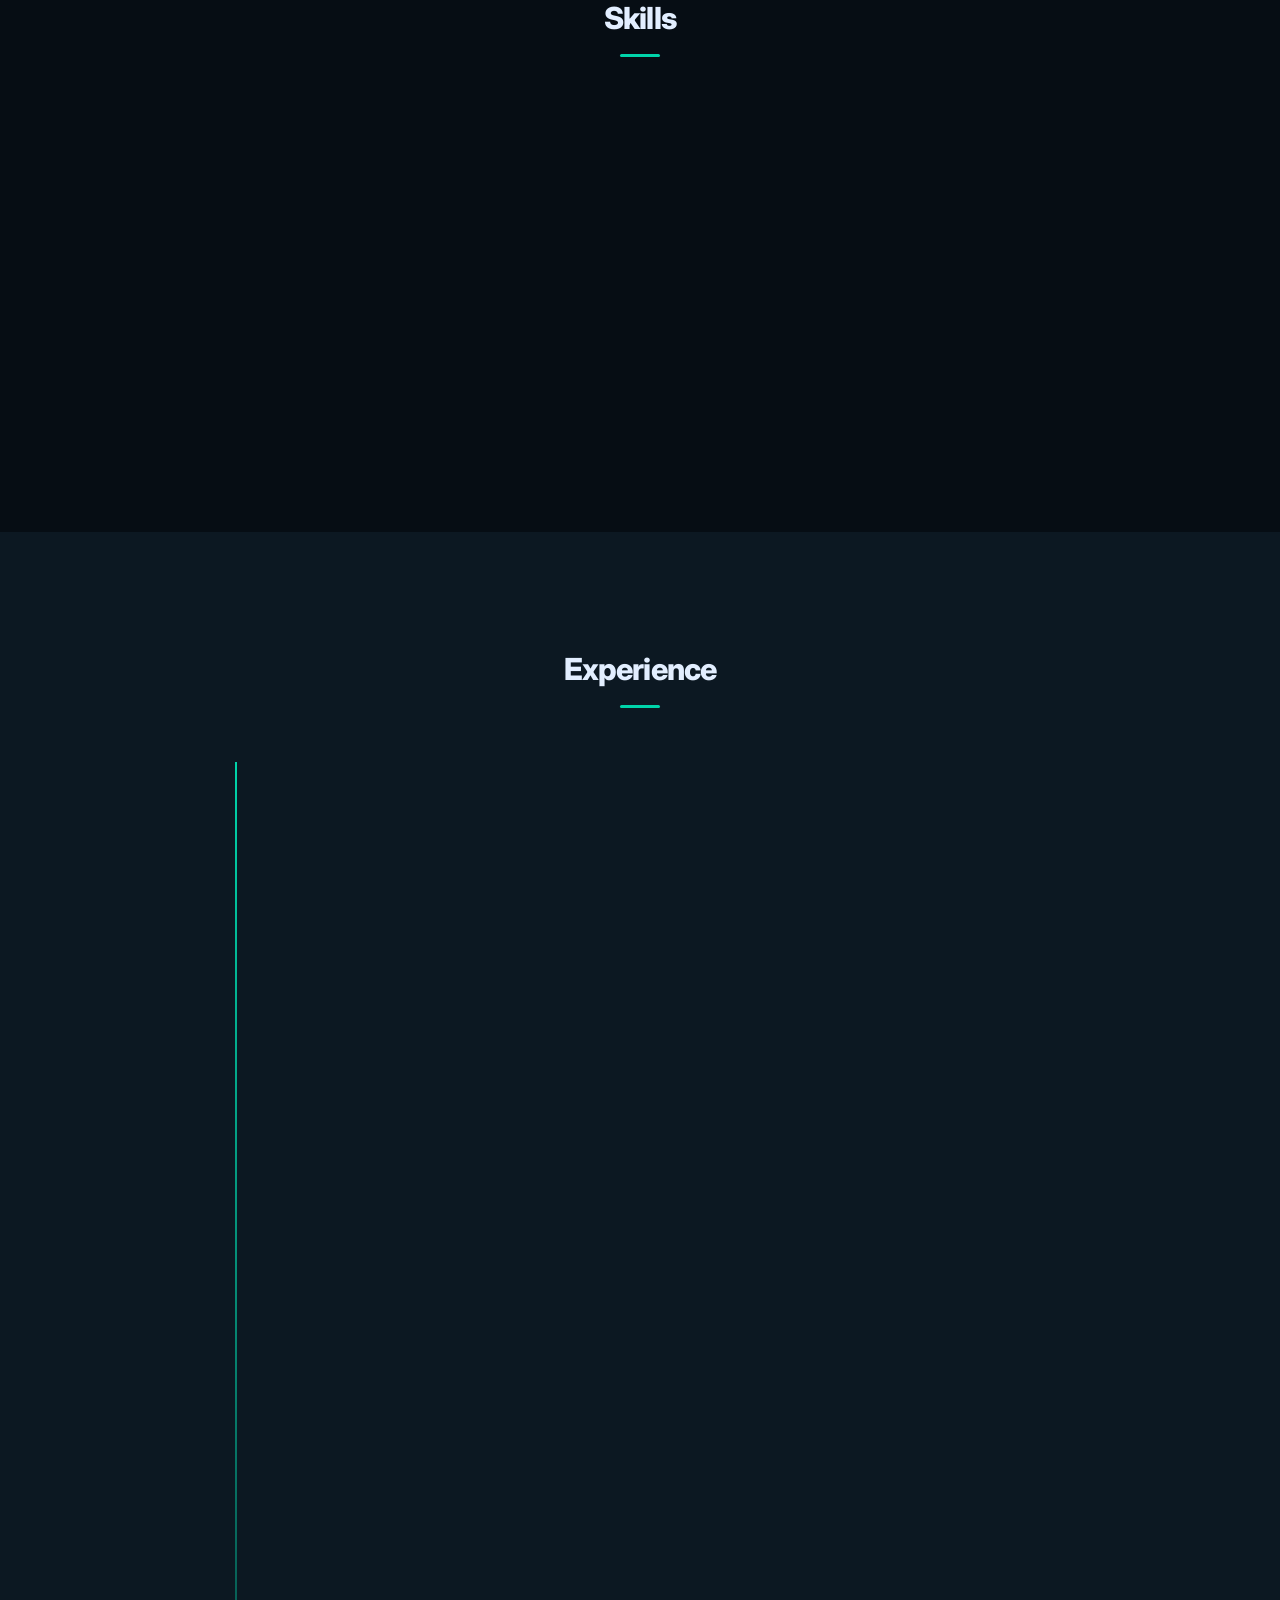
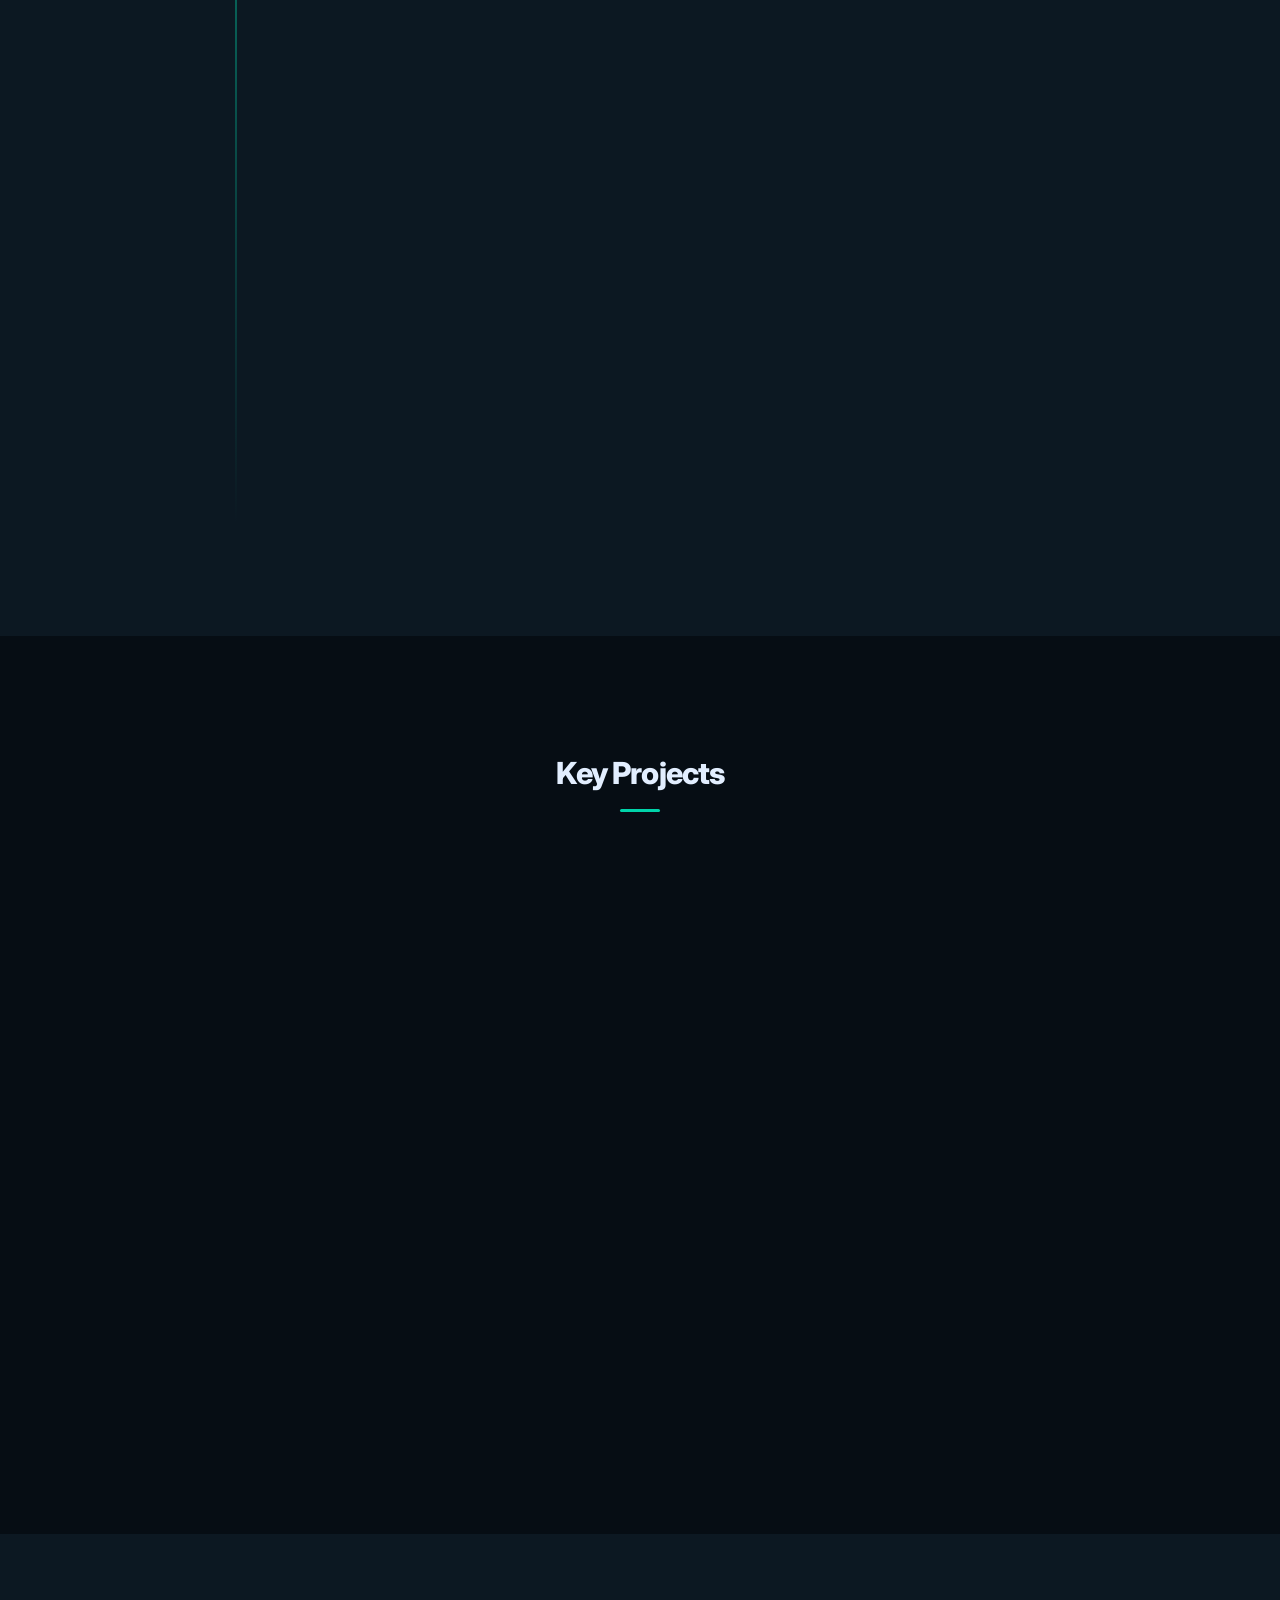
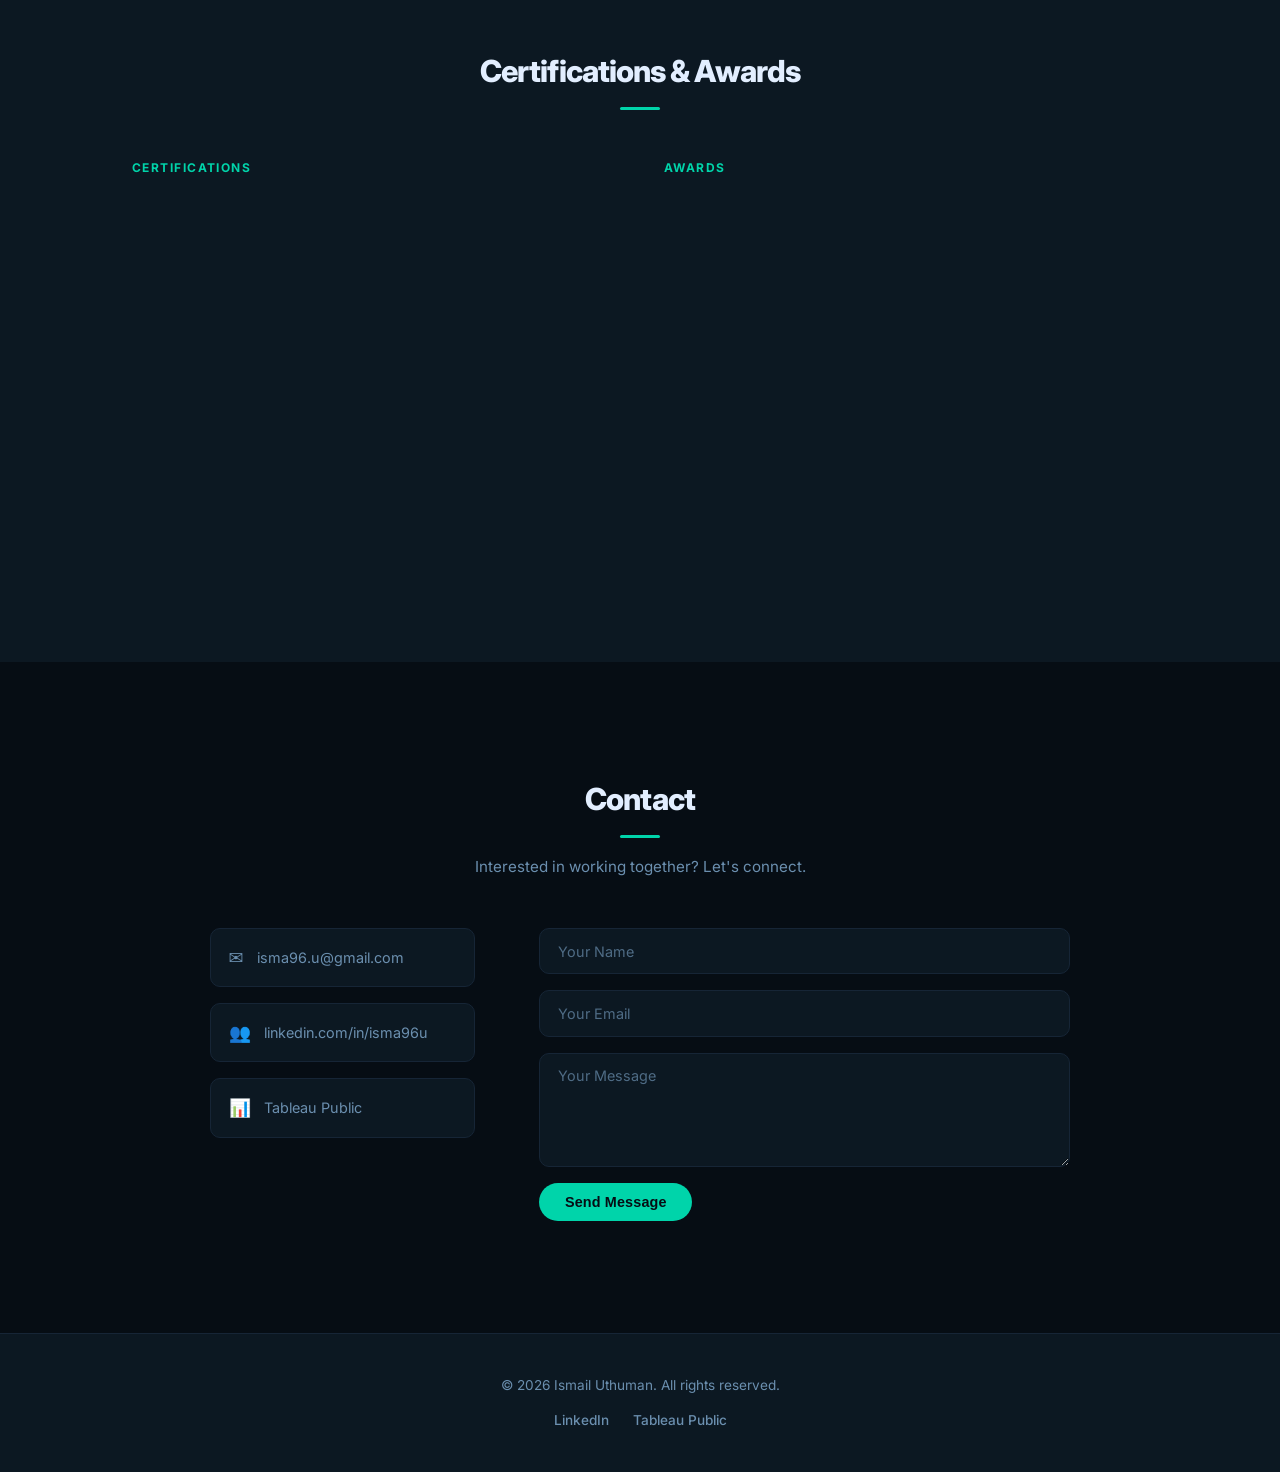
==== commit 649b2455: "Remove scroll, clean 1x6 grid no fixed width" ====
--- a/index.html
+++ b/index.html
@@ -7,7 +7,7 @@
   <link rel="preconnect" href="https://fonts.googleapis.com" />
   <link rel="preconnect" href="https://fonts.gstatic.com" crossorigin />
   <link href="https://fonts.googleapis.com/css2?family=Inter:wght@400;600;700;800&display=swap" rel="stylesheet" />
-  <link rel="stylesheet" href="css/style.css?v=6" />
+  <link rel="stylesheet" href="css/style.css?v=7" />
 </head>
 <body>
 
@@ -228,11 +228,7 @@
   <section id="projects">
     <div class="container">
       <h2 class="section-title">Key Projects</h2>
-      <div class="projects-outer">
-        <button class="scroll-arrow left" id="scroll-left">&#8592;</button>
-        <button class="scroll-arrow right" id="scroll-right">&#8594;</button>
-        <div class="projects-scroll-wrapper" id="projects-scroll">
-        <div class="projects-grid">
+      <div class="projects-grid">
 
         <div class="project-card reveal">
           <div class="project-img project-img--supply"></div>
@@ -305,9 +301,6 @@
           </div>
         </div>
 
-        </div>
-        </div>
-        <div class="scroll-dots" id="scroll-dots"></div>
       </div>
     </div>
   </section>
--- a/css/style.css
+++ b/css/style.css
@@ -627,105 +627,10 @@
   background: var(--clr-bg);
 }
 
-.projects-outer {
-  position: relative;
-}
-
-/* fade edges */
-.projects-outer::before,
-.projects-outer::after {
-  content: '';
-  position: absolute;
-  top: 0;
-  bottom: 1rem;
-  width: 80px;
-  z-index: 2;
-  pointer-events: none;
-  transition: opacity 0.3s;
-}
-
-.projects-outer::before {
-  left: 0;
-  background: linear-gradient(to right, var(--clr-bg), transparent);
-}
-
-.projects-outer::after {
-  right: 0;
-  background: linear-gradient(to left, var(--clr-bg), transparent);
-}
-
-.projects-outer.at-start::before { opacity: 0; }
-.projects-outer.at-end::after    { opacity: 0; }
-
-/* arrow buttons */
-.scroll-arrow {
-  position: absolute;
-  top: 50%;
-  transform: translateY(-60%);
-  z-index: 3;
-  width: 38px;
-  height: 38px;
-  border-radius: 50%;
-  border: 1px solid var(--clr-border);
-  background: var(--clr-surface-2);
-  color: var(--clr-text);
-  font-size: 1rem;
-  cursor: pointer;
-  display: flex;
-  align-items: center;
-  justify-content: center;
-  transition: background var(--transition), border-color var(--transition), opacity 0.3s, box-shadow var(--transition);
-  box-shadow: var(--shadow);
-}
-
-.scroll-arrow:hover {
-  background: var(--clr-accent-glow);
-  border-color: var(--clr-accent);
-  color: var(--clr-accent);
-}
-
-.scroll-arrow.left  { left: 6px; }
-.scroll-arrow.right { right: 6px; }
-
-.scroll-arrow.hidden { opacity: 0; pointer-events: none; }
-
-.projects-scroll-wrapper {
-  overflow-x: auto;
-  padding-bottom: 0.75rem;
-  scroll-behavior: smooth;
-  scrollbar-width: none;
-}
-
-.projects-scroll-wrapper::-webkit-scrollbar {
-  display: none;
-}
-
-/* dot indicators */
-.scroll-dots {
-  display: flex;
-  justify-content: center;
-  gap: 6px;
-  margin-top: 1.2rem;
-}
-
-.scroll-dot {
-  width: 6px;
-  height: 6px;
-  border-radius: 50%;
-  background: var(--clr-border);
-  transition: background 0.3s, transform 0.3s;
-}
-
-.scroll-dot.active {
-  background: var(--clr-accent);
-  transform: scale(1.4);
-}
-
 .projects-grid {
   display: grid;
-  grid-template-columns: repeat(6, 260px);
-  gap: 1.2rem;
-  width: max-content;
+  grid-template-columns: repeat(6, 1fr);
+  gap: 1rem;
 }
 
 .project-card {
@@ -734,7 +639,6 @@
   border-radius: var(--radius-lg);
   overflow: hidden;
   transition: transform var(--transition), border-color var(--transition), box-shadow var(--transition);
-  width: 260px;
 }
 
 .project-card:hover {
@@ -1128,7 +1032,7 @@
     gap: 2rem;
   }
 
-  .projects-grid { grid-template-columns: repeat(6, 240px); }
+  .projects-grid { grid-template-columns: repeat(3, 1fr); }
   .timeline-header { flex-direction: column; }
   .timeline { padding-left: 2rem; }
 }
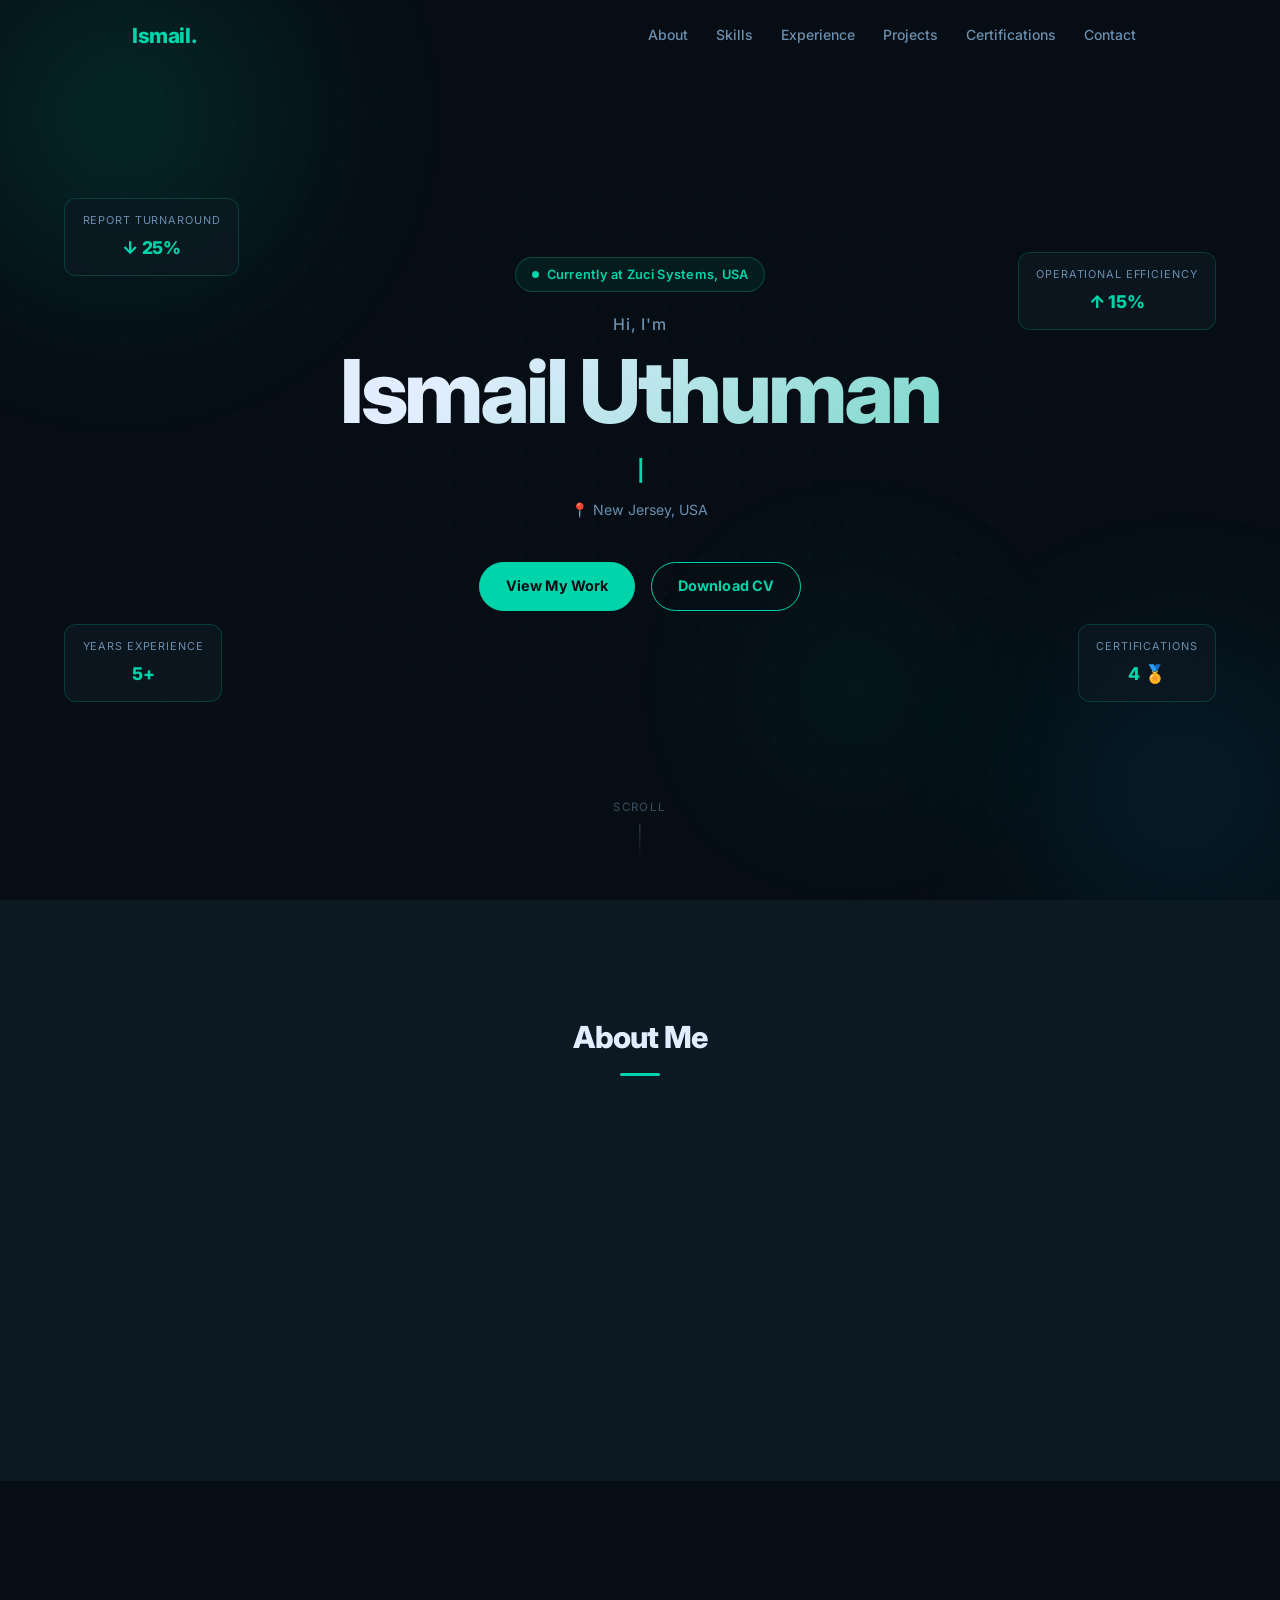
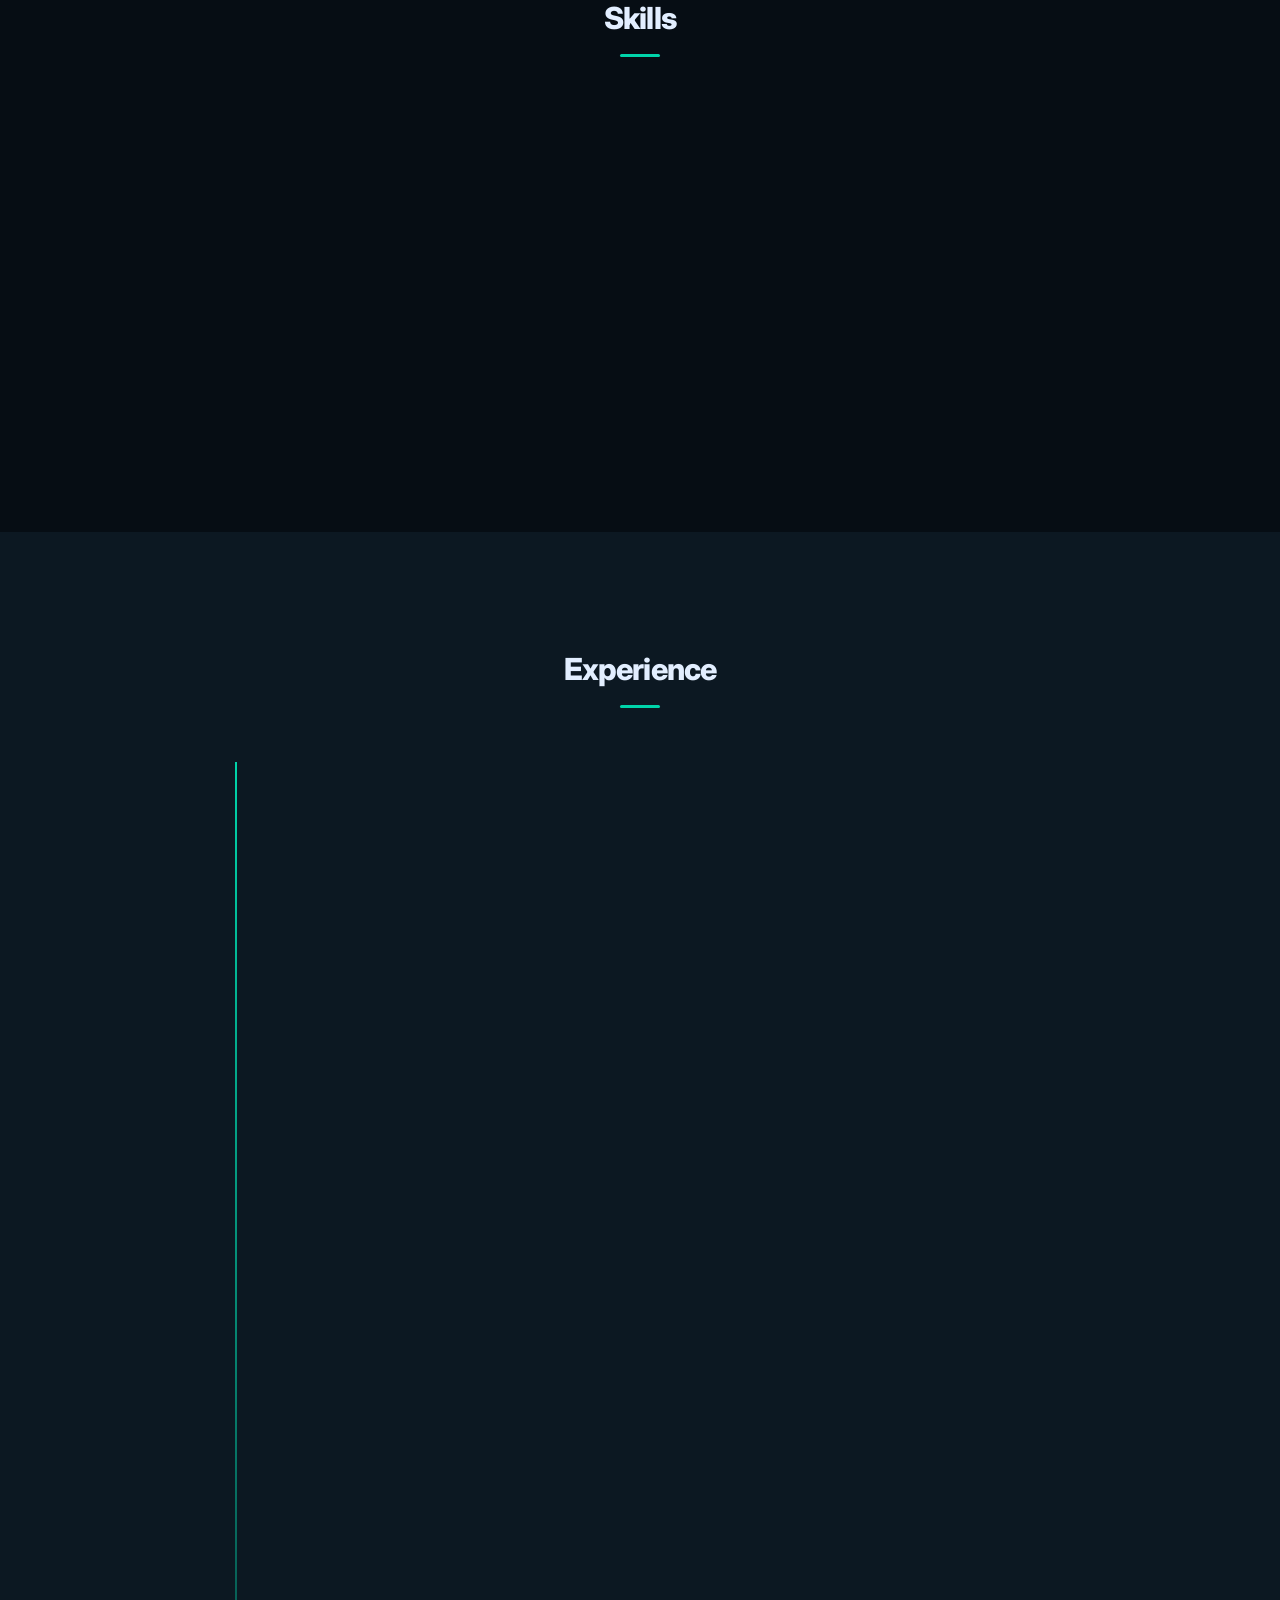
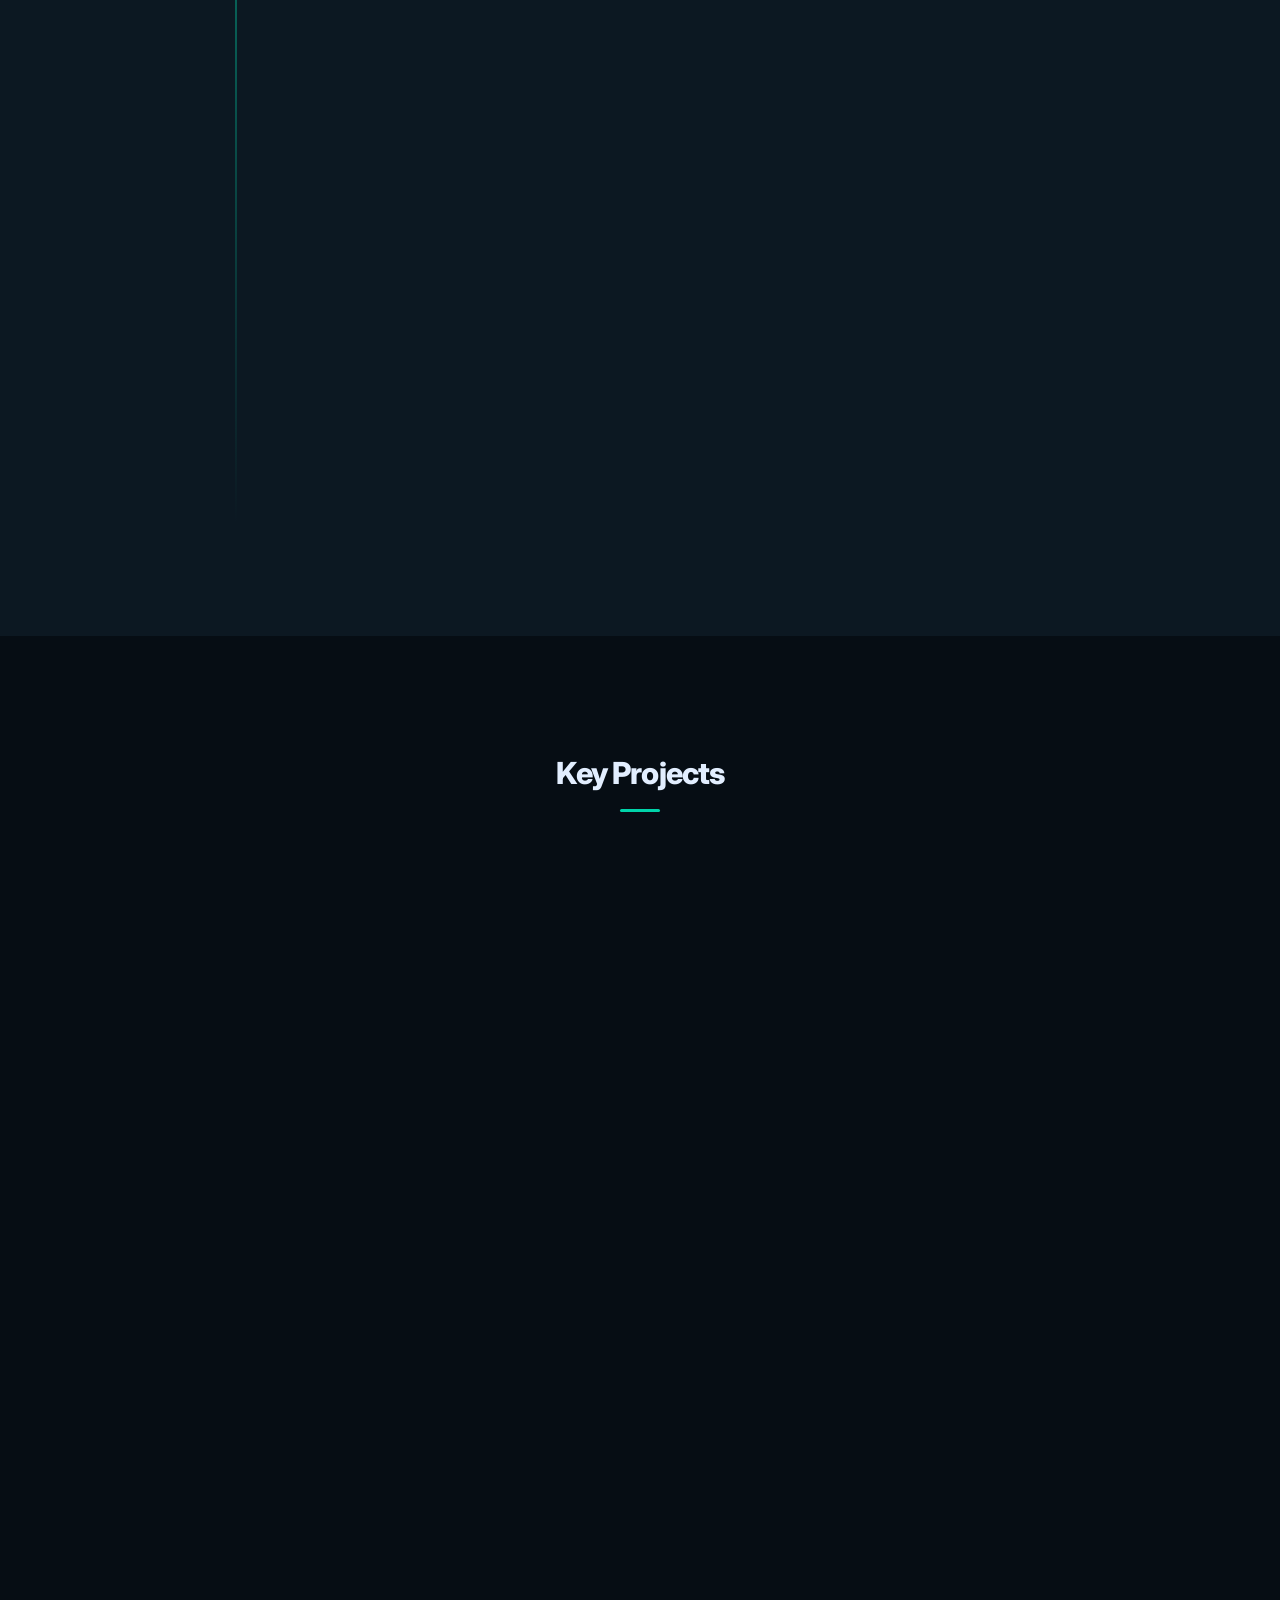
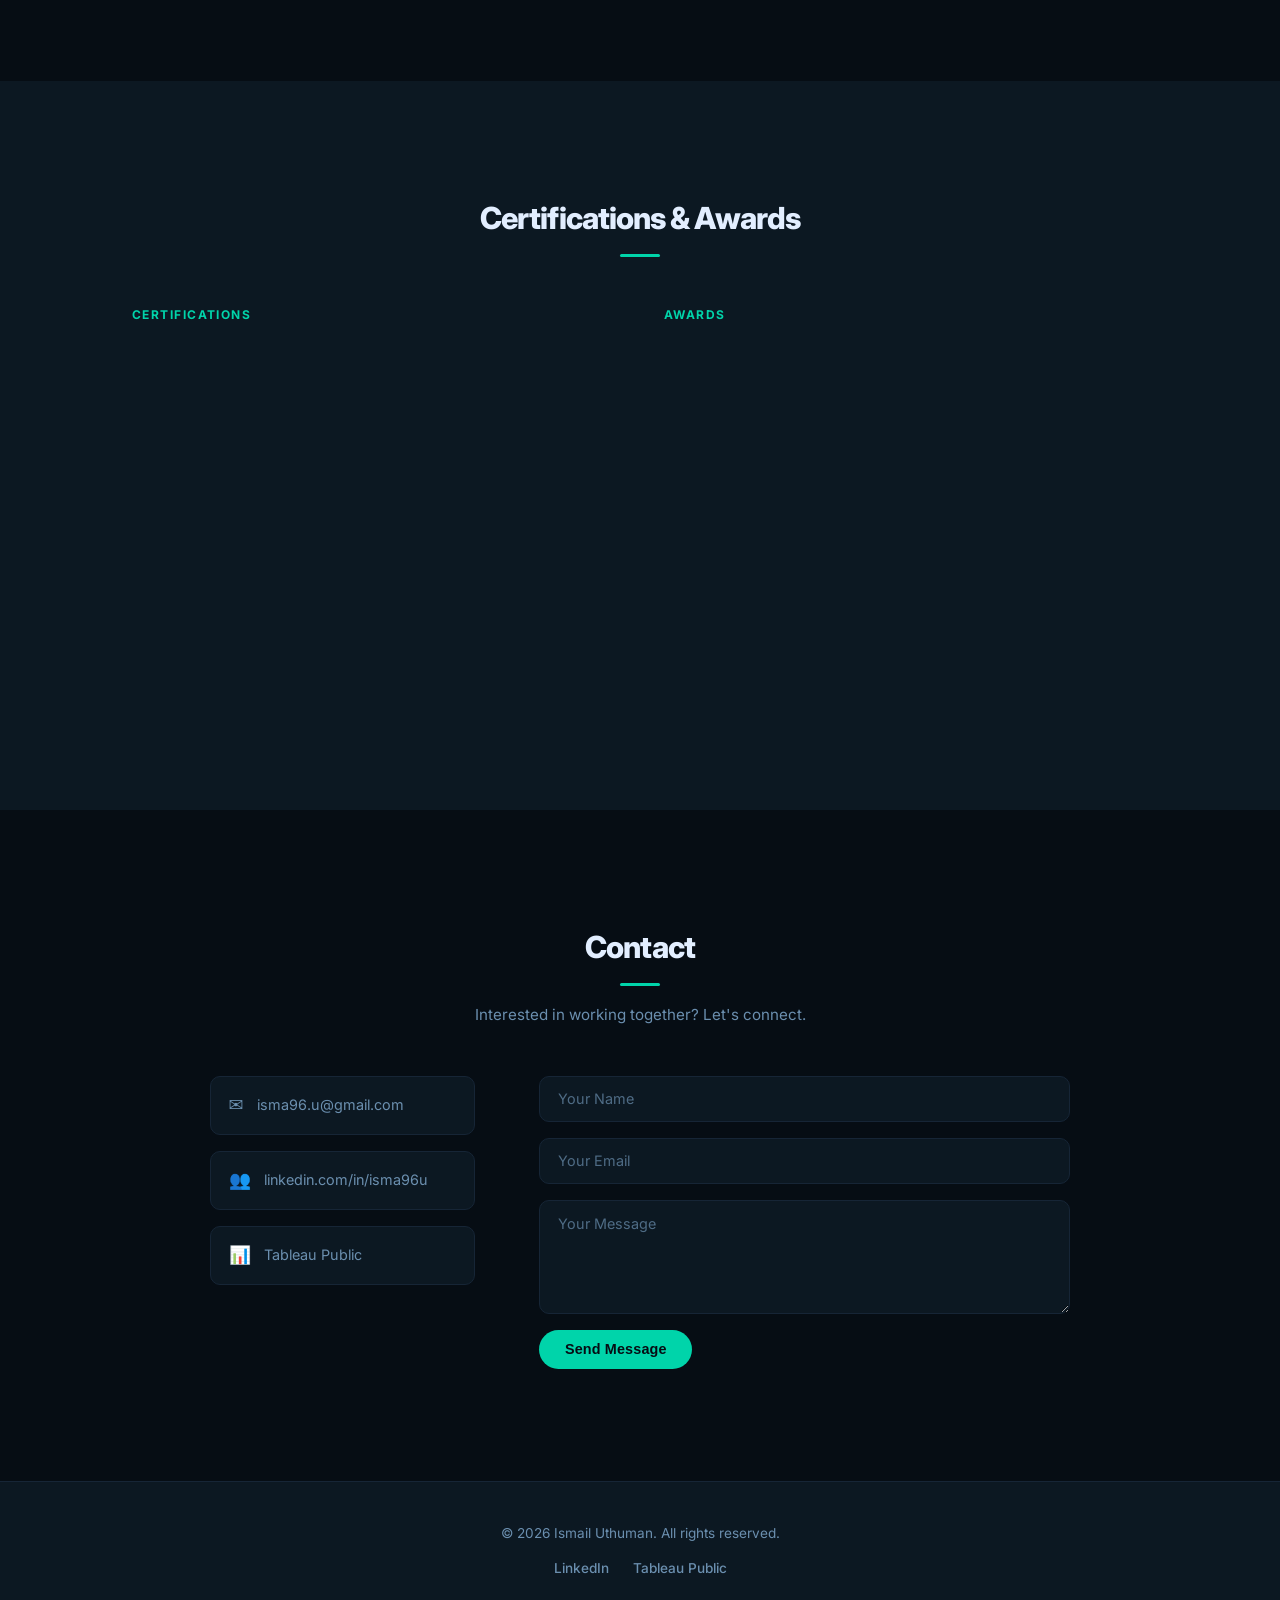
==== commit 8ef6d45c: "Redesign project cards: 3+2 grid, banners, meta badges, live tag" ====
--- a/index.html
+++ b/index.html
@@ -7,7 +7,7 @@
   <link rel="preconnect" href="https://fonts.googleapis.com" />
   <link rel="preconnect" href="https://fonts.gstatic.com" crossorigin />
   <link href="https://fonts.googleapis.com/css2?family=Inter:wght@400;600;700;800&display=swap" rel="stylesheet" />
-  <link rel="stylesheet" href="css/style.css?v=7" />
+  <link rel="stylesheet" href="css/style.css?v=8" />
 </head>
 <body>
 
@@ -231,10 +231,17 @@
       <div class="projects-grid">
 
         <div class="project-card reveal">
-          <div class="project-img project-img--supply"></div>
-          <div class="project-info">
+          <div class="project-banner project-banner--supply">
+            <span class="project-num">01</span>
+            <span class="project-icon">📦</span>
+          </div>
+          <div class="project-body">
+            <div class="project-meta">
+              <span class="project-tool">Tableau</span>
+              <span class="project-badge">Enterprise</span>
+            </div>
             <h3>Supply Operations Dashboard</h3>
-            <p>End-to-end supply operation dashboard with 16 KPI views covering Strategic Sourcing, Procurement, and IT Spend Analysis at Zuci Systems.</p>
+            <p>End-to-end supply operation with 16 KPI views covering Strategic Sourcing, Procurement, and IT Spend Analysis at Zuci Systems.</p>
             <div class="project-tags">
               <span class="tag">Tableau</span>
               <span class="tag">SQL</span>
@@ -244,10 +251,17 @@
         </div>
 
         <div class="project-card reveal">
-          <div class="project-img project-img--health"></div>
-          <div class="project-info">
+          <div class="project-banner project-banner--health">
+            <span class="project-num">02</span>
+            <span class="project-icon">🌐</span>
+          </div>
+          <div class="project-body">
+            <div class="project-meta">
+              <span class="project-tool">Tableau</span>
+              <span class="project-badge">Enterprise</span>
+            </div>
             <h3>Global Fund Health Dashboards</h3>
-            <p>Comprehensive dashboards for tracking HIV/TB/Malaria disease monitoring and COVID-19 KPIs, along with grant-making and financial performance analytics.</p>
+            <p>Dashboards for tracking HIV/TB/Malaria disease monitoring, COVID-19 KPIs, grant-making and financial performance analytics.</p>
             <div class="project-tags">
               <span class="tag">Tableau</span>
               <span class="tag">GraphQL</span>
@@ -257,10 +271,17 @@
         </div>
 
         <div class="project-card reveal">
-          <div class="project-img project-img--cx"></div>
-          <div class="project-info">
+          <div class="project-banner project-banner--cx">
+            <span class="project-num">03</span>
+            <span class="project-icon">🛡️</span>
+          </div>
+          <div class="project-body">
+            <div class="project-meta">
+              <span class="project-tool">Power BI</span>
+              <span class="project-badge">Enterprise</span>
+            </div>
             <h3>ISMS Risk Dashboard</h3>
-            <p>Power BI dashboard with RLS delivering risk trends, asset/threat analysis, and department KPIs to enhance compliance monitoring and executive visibility.</p>
+            <p>Power BI dashboard with RLS delivering risk trends, asset/threat analysis, and department KPIs for compliance monitoring.</p>
             <div class="project-tags">
               <span class="tag">Power BI</span>
               <span class="tag">RLS</span>
@@ -270,34 +291,48 @@
         </div>
 
         <div class="project-card taxi-card reveal">
-          <div class="project-img project-img--taxi">
-            <span class="project-img-icon">🚕</span>
-          </div>
-          <div class="project-info">
+          <div class="project-banner project-banner--taxi">
+            <span class="project-num">04</span>
+            <span class="project-icon">🚕</span>
+          </div>
+          <div class="project-body">
+            <div class="project-meta">
+              <span class="project-tool">Tableau Public</span>
+              <span class="project-badge live-badge">Live</span>
+            </div>
             <h3>NYC Maven Taxi Challenge</h3>
             <p>Interactive Tableau dashboard analyzing NYC taxi trip patterns, fare trends, pickup/drop-off hotspots, and time-based demand insights across New York City.</p>
-            <div class="project-tags">
-              <span class="tag">Tableau</span>
-              <span class="tag">Data Analysis</span>
-              <span class="tag">NYC Open Data</span>
-            </div>
-            <button class="btn btn-sm tableau-modal-btn" style="margin-top:1rem;" data-viz="viz1771970012538">View Live Dashboard</button>
+            <div class="project-footer">
+              <div class="project-tags">
+                <span class="tag">Tableau</span>
+                <span class="tag">Data Analysis</span>
+                <span class="tag">NYC Open Data</span>
+              </div>
+              <button class="btn btn-sm tableau-modal-btn" data-viz="viz1771970012538">View Dashboard ↗</button>
+            </div>
           </div>
         </div>
 
         <div class="project-card reveal">
-          <div class="project-img project-img--happiness">
-            <span class="project-img-icon">🌍</span>
-          </div>
-          <div class="project-info">
+          <div class="project-banner project-banner--happiness">
+            <span class="project-num">05</span>
+            <span class="project-icon">🌍</span>
+          </div>
+          <div class="project-body">
+            <div class="project-meta">
+              <span class="project-tool">Tableau Public</span>
+              <span class="project-badge live-badge">Live</span>
+            </div>
             <h3>World Happiness Report 2022</h3>
             <p>Tableau dashboard visualizing global happiness scores, key contributing factors, and country-level comparisons from the 2022 World Happiness Report.</p>
-            <div class="project-tags">
-              <span class="tag">Tableau</span>
-              <span class="tag">Global Data</span>
-              <span class="tag">Analytics</span>
-            </div>
-            <button class="btn btn-sm tableau-modal-btn" style="margin-top:1rem;" data-viz="viz1771976526694">View Live Dashboard</button>
+            <div class="project-footer">
+              <div class="project-tags">
+                <span class="tag">Tableau</span>
+                <span class="tag">Global Data</span>
+                <span class="tag">Analytics</span>
+              </div>
+              <button class="btn btn-sm tableau-modal-btn" data-viz="viz1771976526694">View Dashboard ↗</button>
+            </div>
           </div>
         </div>
 
--- a/css/style.css
+++ b/css/style.css
@@ -627,131 +627,189 @@
   background: var(--clr-bg);
 }
 
+/* 3 top, 2 wider bottom */
 .projects-grid {
   display: grid;
   grid-template-columns: repeat(6, 1fr);
-  gap: 1rem;
-}
-
+  gap: 1.25rem;
+}
+
+.projects-grid .project-card:nth-child(1),
+.projects-grid .project-card:nth-child(2),
+.projects-grid .project-card:nth-child(3) { grid-column: span 2; }
+
+.projects-grid .project-card:nth-child(4),
+.projects-grid .project-card:nth-child(5) { grid-column: span 3; }
+
+/* card */
 .project-card {
   background: var(--clr-surface);
   border: 1px solid var(--clr-border);
   border-radius: var(--radius-lg);
   overflow: hidden;
+  display: flex;
+  flex-direction: column;
   transition: transform var(--transition), border-color var(--transition), box-shadow var(--transition);
 }
 
 .project-card:hover {
-  transform: translateY(-5px);
-  border-color: rgba(0, 212, 170, 0.3);
-  box-shadow: var(--shadow-accent), var(--shadow);
-}
-
-.project-img {
-  height: 110px;
-  display: flex;
-  align-items: center;
-  justify-content: center;
+  transform: translateY(-4px);
+  border-color: rgba(0, 212, 170, 0.35);
+  box-shadow: 0 12px 40px rgba(0,0,0,0.3), var(--shadow-accent);
+}
+
+/* banner */
+.project-banner {
+  height: 130px;
+  display: flex;
+  align-items: flex-end;
+  justify-content: flex-end;
+  padding: 1rem 1.2rem;
   position: relative;
   overflow: hidden;
 }
 
-.project-img::after {
-  content: '◈';
-  font-size: 2.5rem;
-  color: rgba(0, 212, 170, 0.2);
-}
-
-.project-info {
-  padding: 1rem 1.1rem;
-}
-
-.project-info h3 {
+.project-banner::after {
+  content: '';
+  position: absolute;
+  inset: 0;
+  background: linear-gradient(to bottom, transparent 30%, rgba(0,0,0,0.35) 100%);
+  z-index: 0;
+}
+
+.project-num {
+  font-size: 0.68rem;
+  font-weight: 800;
+  color: rgba(255,255,255,0.3);
+  letter-spacing: 0.12em;
+  position: absolute;
+  top: 0.85rem;
+  left: 1.1rem;
+  z-index: 1;
+}
+
+.project-icon {
+  font-size: 2.4rem;
+  z-index: 1;
+  filter: drop-shadow(0 2px 8px rgba(0,0,0,0.5));
+}
+
+.project-banner--supply    { background: linear-gradient(135deg, #052d42 0%, #013d2c 100%); }
+.project-banner--health    { background: linear-gradient(135deg, #280d42 0%, #082e1e 100%); }
+.project-banner--cx        { background: linear-gradient(135deg, #091e38 0%, #012a40 100%); }
+.project-banner--taxi      { background: linear-gradient(135deg, #2a1800 0%, #1a1000 100%); }
+.project-banner--happiness { background: linear-gradient(135deg, #0d1e38 0%, #200d3a 100%); }
+
+/* taxi shimmer */
+.project-banner--taxi::before {
+  content: '';
+  position: absolute;
+  top: 0; left: -60%;
+  width: 50%;
+  height: 100%;
+  background: linear-gradient(90deg, transparent, rgba(255,200,0,0.2), transparent);
+  animation: taxiShimmer 2.5s ease-in-out infinite;
+  z-index: 0;
+}
+
+@keyframes taxiShimmer {
+  0%   { left: -60%; }
+  100% { left: 130%; }
+}
+
+.project-card.taxi-card {
+  border-color: rgba(255,180,0,0.2);
+  animation: taxiGlow 2.5s ease-in-out infinite alternate;
+}
+
+@keyframes taxiGlow {
+  from { box-shadow: 0 0 8px rgba(255,180,0,0.05); }
+  to   { box-shadow: 0 0 24px rgba(255,180,0,0.15); }
+}
+
+/* body */
+.project-body {
+  padding: 1rem 1.2rem 1.25rem;
+  display: flex;
+  flex-direction: column;
+  flex: 1;
+}
+
+.project-meta {
+  display: flex;
+  align-items: center;
+  gap: 0.5rem;
+  margin-bottom: 0.6rem;
+}
+
+.project-tool {
+  font-size: 0.68rem;
+  font-weight: 700;
+  color: var(--clr-accent);
+  text-transform: uppercase;
+  letter-spacing: 0.08em;
+}
+
+.project-badge {
+  font-size: 0.62rem;
+  font-weight: 700;
+  padding: 0.12rem 0.5rem;
+  border-radius: 50px;
+  text-transform: uppercase;
+  letter-spacing: 0.06em;
+  background: var(--clr-surface-2);
+  color: var(--clr-muted);
+  border: 1px solid var(--clr-border);
+}
+
+.live-badge {
+  background: rgba(0,212,170,0.1);
+  color: var(--clr-accent);
+  border-color: rgba(0,212,170,0.3);
+}
+
+.project-body h3 {
+  font-size: 0.92rem;
+  font-weight: 700;
   margin-bottom: 0.4rem;
-  font-size: 0.88rem;
-  font-weight: 700;
   letter-spacing: -0.01em;
-}
-
-.project-info p {
-  color: var(--clr-muted);
-  font-size: 0.78rem;
-  margin-bottom: 0.8rem;
-  line-height: 1.5;
+  line-height: 1.3;
+}
+
+.project-body p {
+  color: var(--clr-muted);
+  font-size: 0.8rem;
+  line-height: 1.55;
+  margin-bottom: 0.9rem;
+  flex: 1;
 }
 
 .project-tags {
   display: flex;
   flex-wrap: wrap;
-  gap: 0.5rem;
+  gap: 0.4rem;
 }
 
 .tag {
   background: var(--clr-surface-2);
   border: 1px solid var(--clr-border);
   border-radius: 50px;
-  padding: 0.2rem 0.7rem;
-  font-size: 0.75rem;
+  padding: 0.18rem 0.6rem;
+  font-size: 0.7rem;
   font-weight: 600;
   color: var(--clr-accent);
   letter-spacing: 0.02em;
 }
 
-.project-img--supply    { background: linear-gradient(135deg, #041e2e 0%, #012a1e 100%); }
-.project-img--health    { background: linear-gradient(135deg, #1a082e 0%, #061e14 100%); }
-.project-img--cx        { background: linear-gradient(135deg, #061424 0%, #011e2e 100%); }
-.project-img--happiness { background: linear-gradient(135deg, #0a1a2e 0%, #1a0a2e 100%); }
-.project-img--taxi {
-  background: linear-gradient(135deg, #1a1000 0%, #2a1800 100%);
-}
-
-/* hide the default ◈ icon for taxi card */
-.project-img--taxi::after {
-  display: none;
-}
-
-/* shimmer sweep */
-.project-img--taxi::before {
-  content: '';
-  position: absolute;
-  top: 0; left: -100%;
-  width: 60%;
-  height: 100%;
-  background: linear-gradient(90deg, transparent, rgba(255, 200, 0, 0.18), transparent);
-  animation: taxiShimmer 2.5s ease-in-out infinite;
-}
-
-@keyframes taxiShimmer {
-  0%   { left: -60%; }
-  100% { left: 130%; }
-}
-
-.project-card.taxi-card {
-  border-color: rgba(255, 180, 0, 0.25);
-  box-shadow: 0 0 18px rgba(255, 180, 0, 0.06);
-  animation: taxiGlow 2.5s ease-in-out infinite alternate;
-}
-
-@keyframes taxiGlow {
-  from { box-shadow: 0 0 8px rgba(255, 180, 0, 0.06); border-color: rgba(255, 180, 0, 0.2); }
-  to   { box-shadow: 0 0 28px rgba(255, 180, 0, 0.18); border-color: rgba(255, 180, 0, 0.45); }
-}
-
-.project-card.taxi-card:hover {
-  border-color: rgba(255, 180, 0, 0.55) !important;
-  box-shadow: 0 0 36px rgba(255, 180, 0, 0.2), var(--shadow) !important;
-}
-
-.project-img-icon {
-  font-size: 3rem;
-  position: relative;
-  z-index: 1;
-  animation: taxiBounce 1.8s ease-in-out infinite;
-}
-
-@keyframes taxiBounce {
-  0%, 100% { transform: translateY(0px) scale(1); }
-  50%       { transform: translateY(-8px) scale(1.08); }
+.project-footer {
+  display: flex;
+  align-items: center;
+  justify-content: space-between;
+  flex-wrap: wrap;
+  gap: 0.75rem;
+  margin-top: auto;
+  padding-top: 0.75rem;
+  border-top: 1px solid var(--clr-border);
 }
 
 /* ===== TABLEAU MODAL ===== */
@@ -1032,7 +1090,8 @@
     gap: 2rem;
   }
 
-  .projects-grid { grid-template-columns: repeat(3, 1fr); }
+  .projects-grid { grid-template-columns: 1fr; }
+  .projects-grid .project-card:nth-child(n) { grid-column: span 1; }
   .timeline-header { flex-direction: column; }
   .timeline { padding-left: 2rem; }
 }
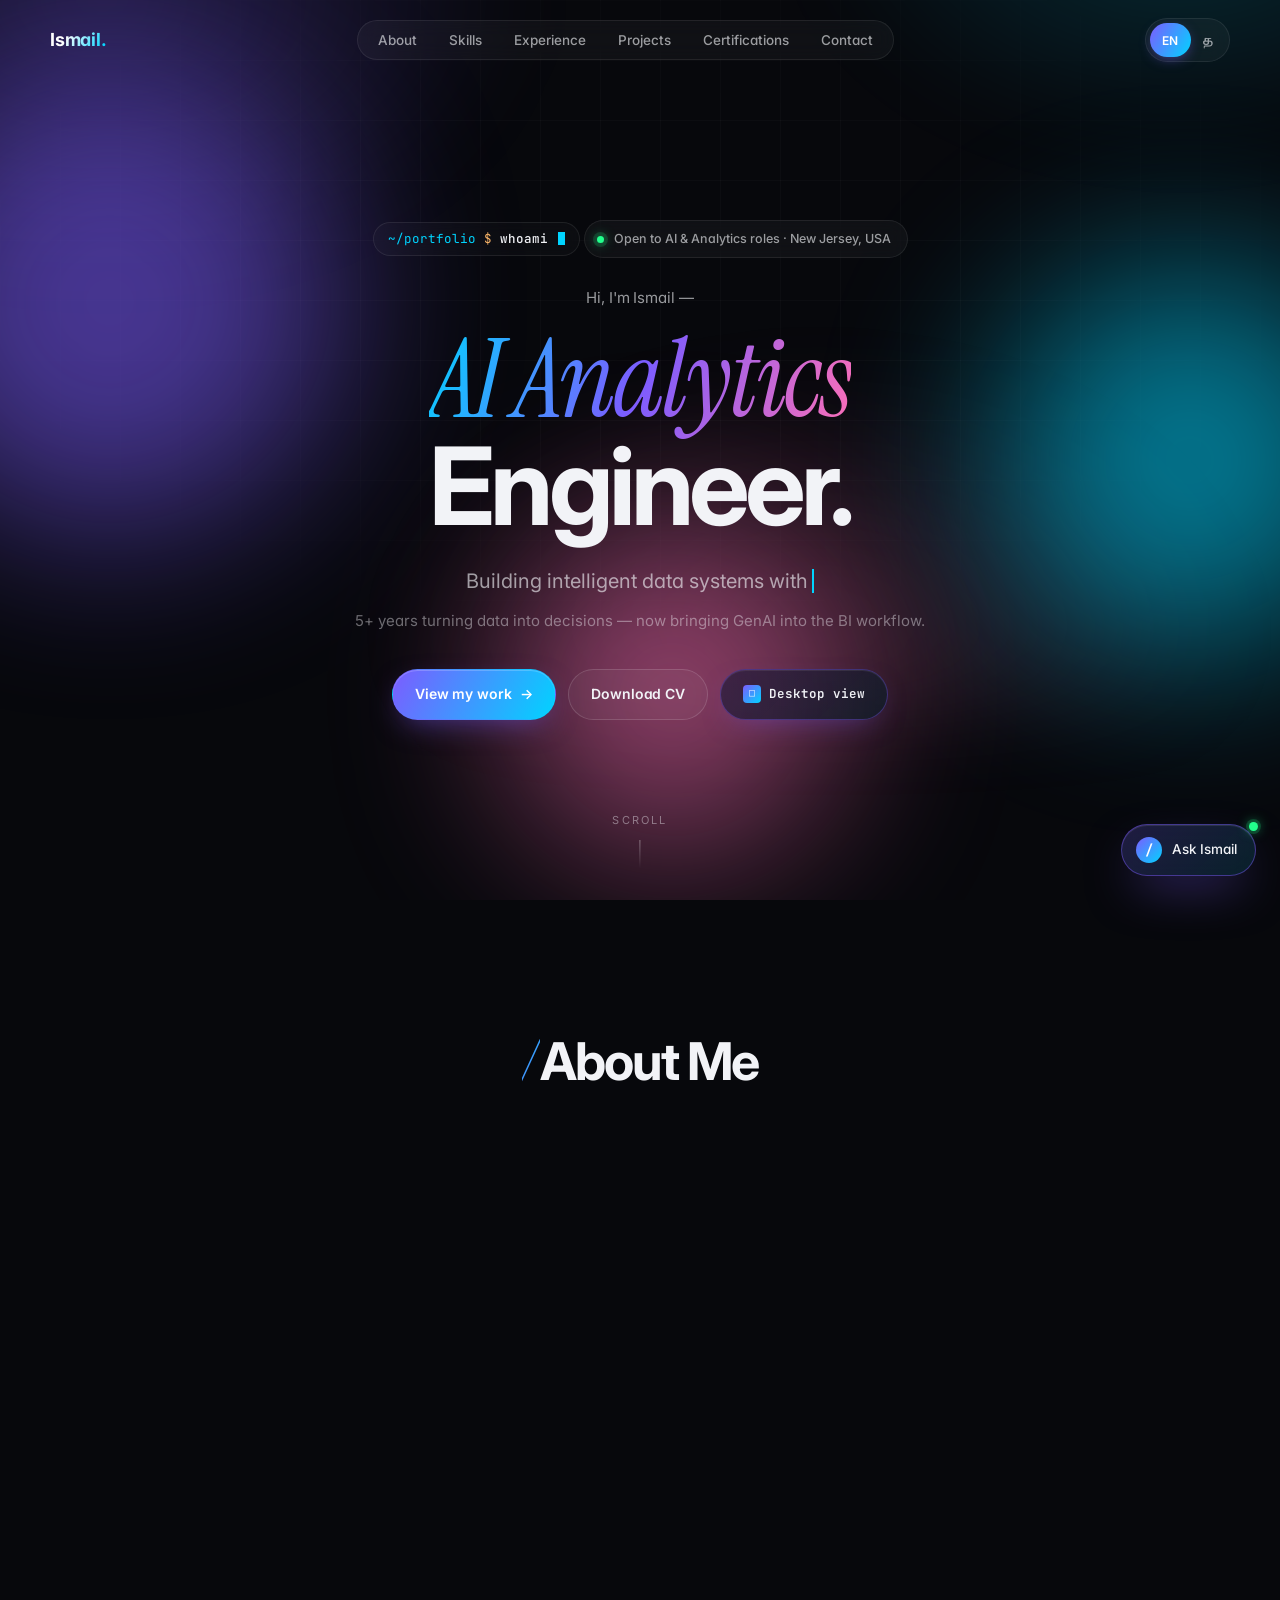
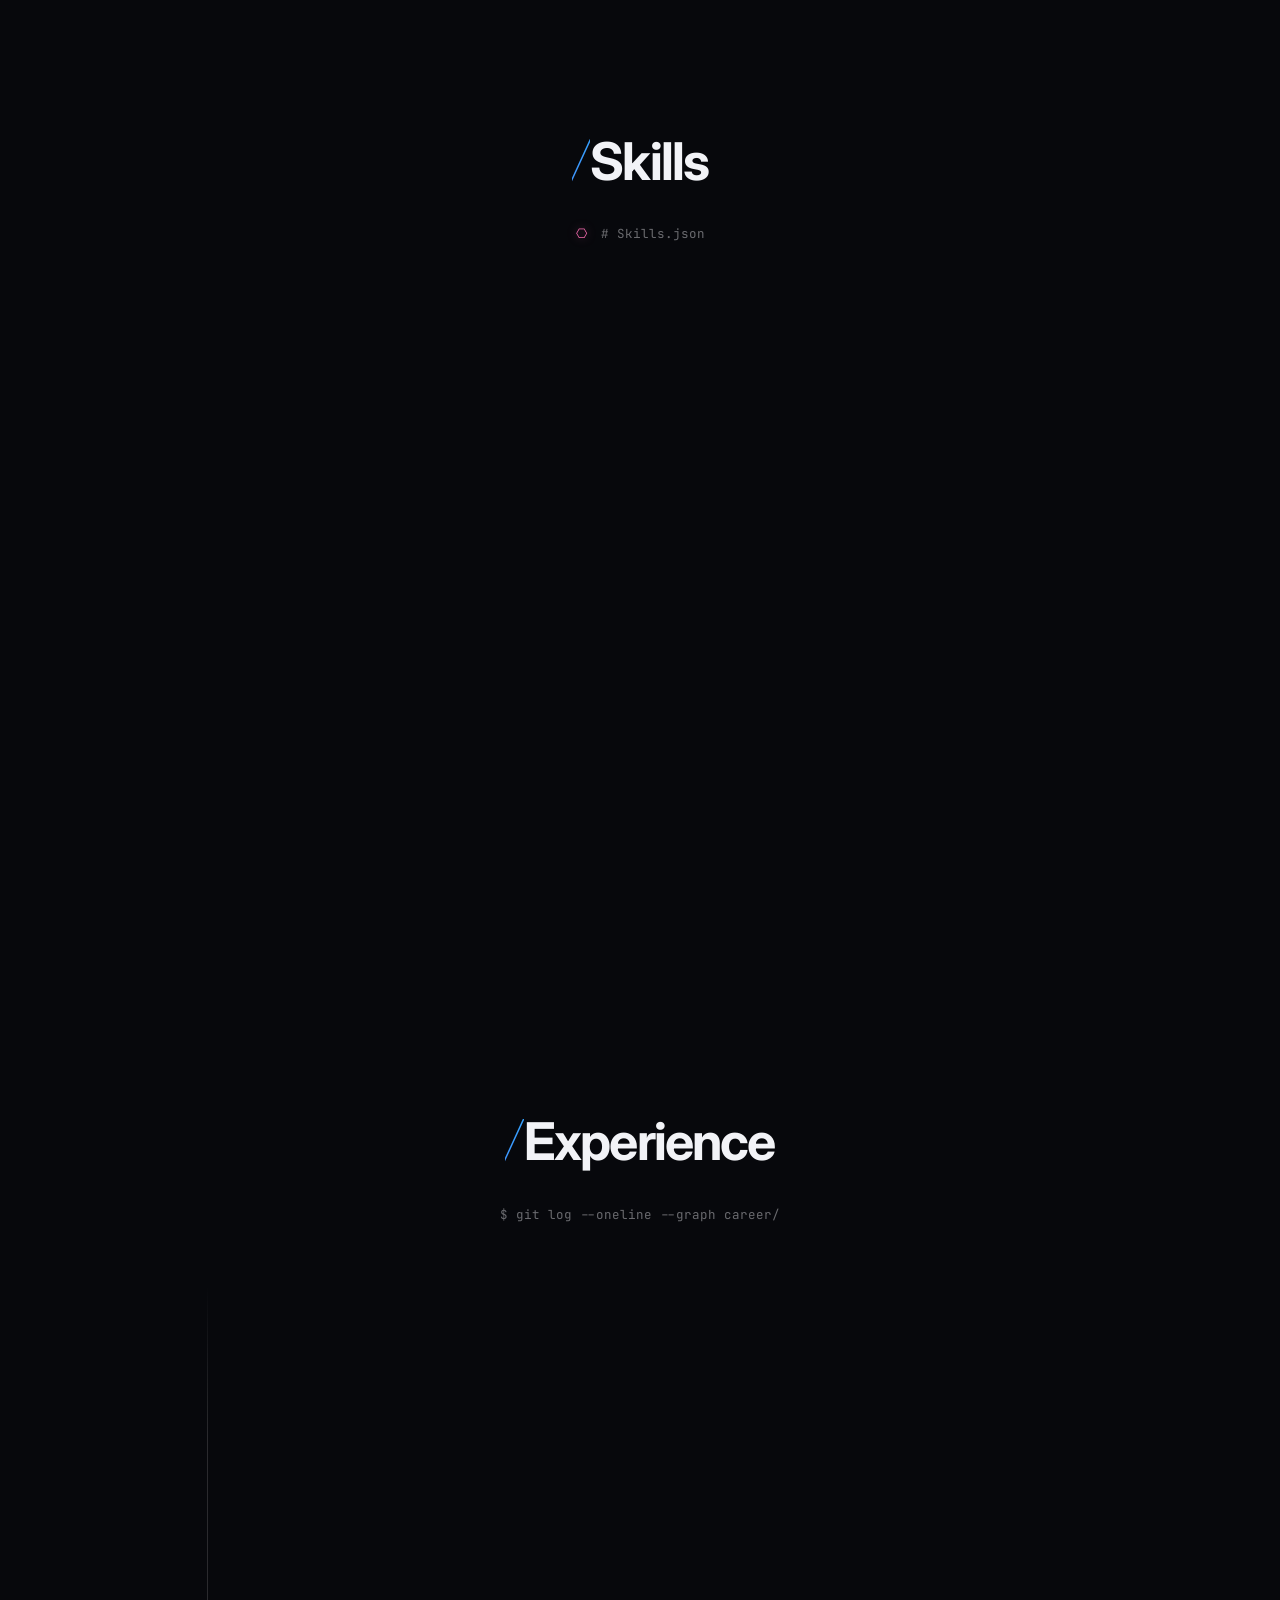
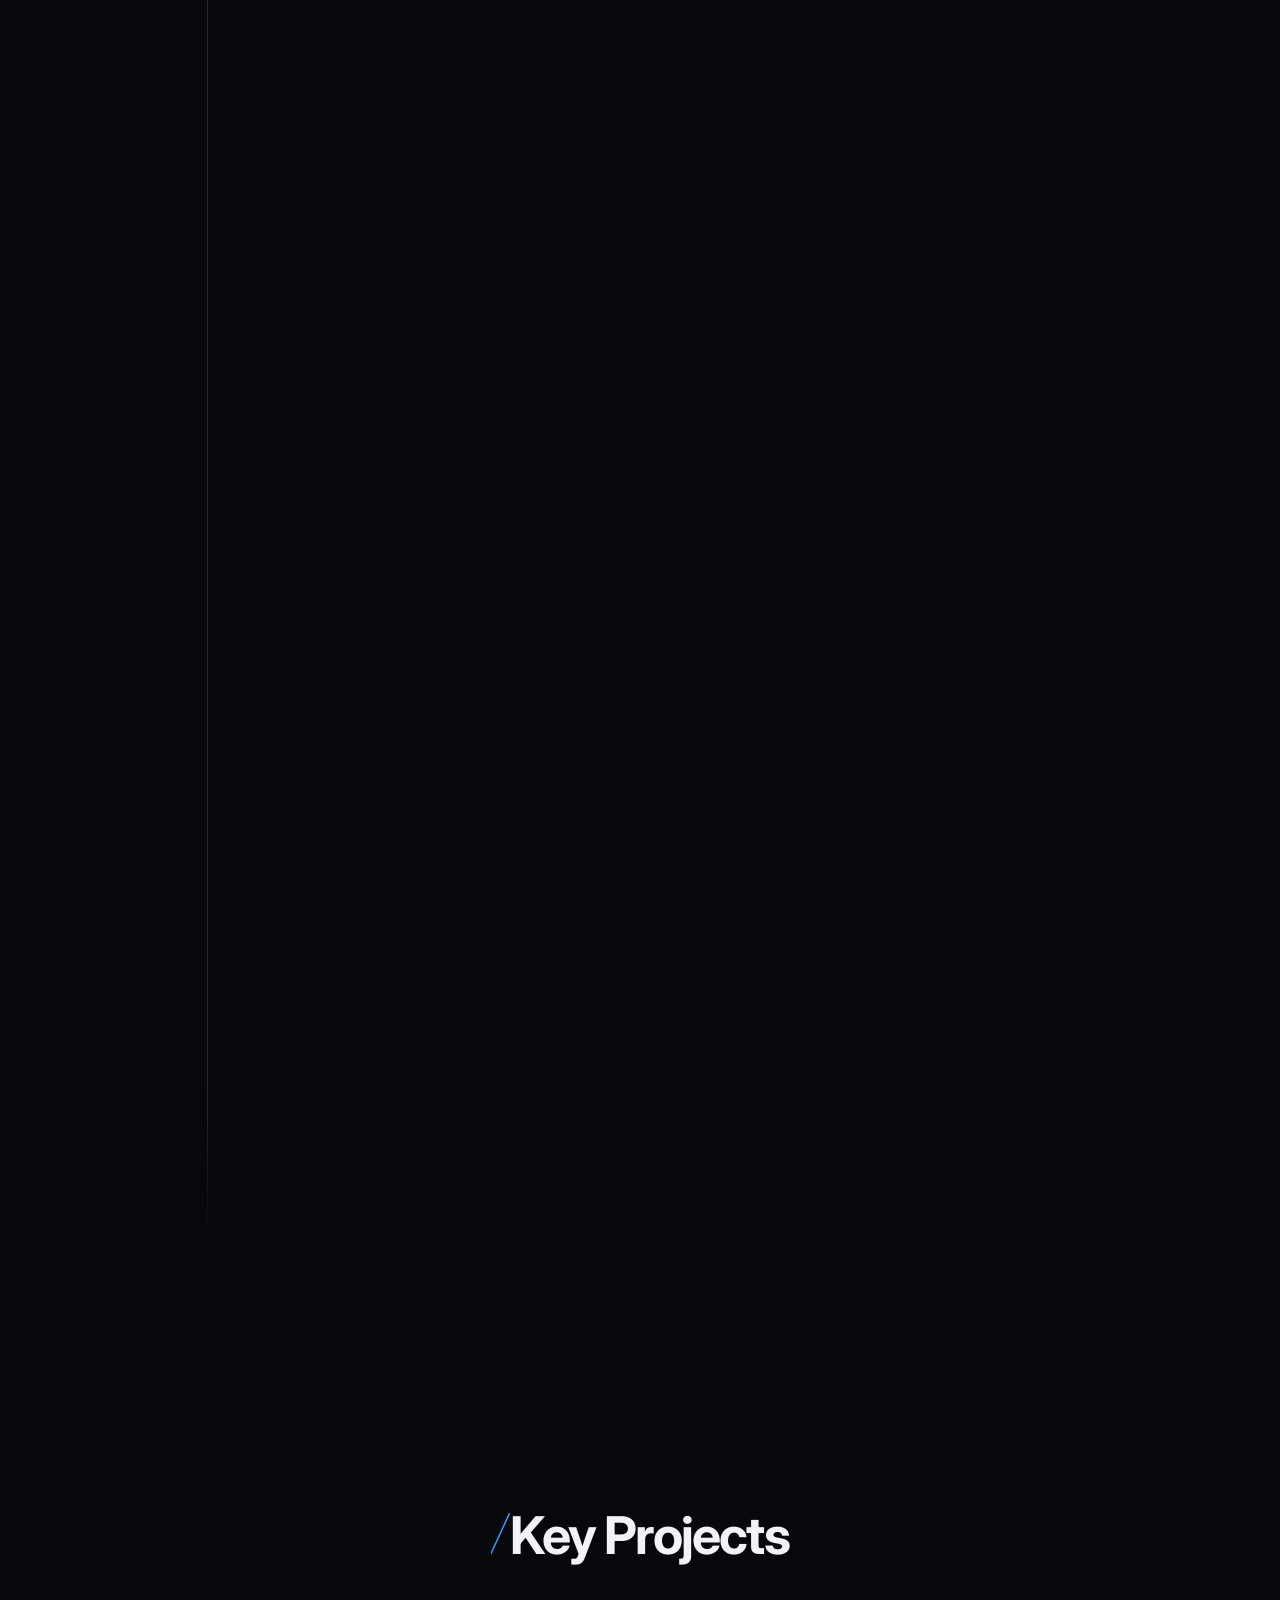
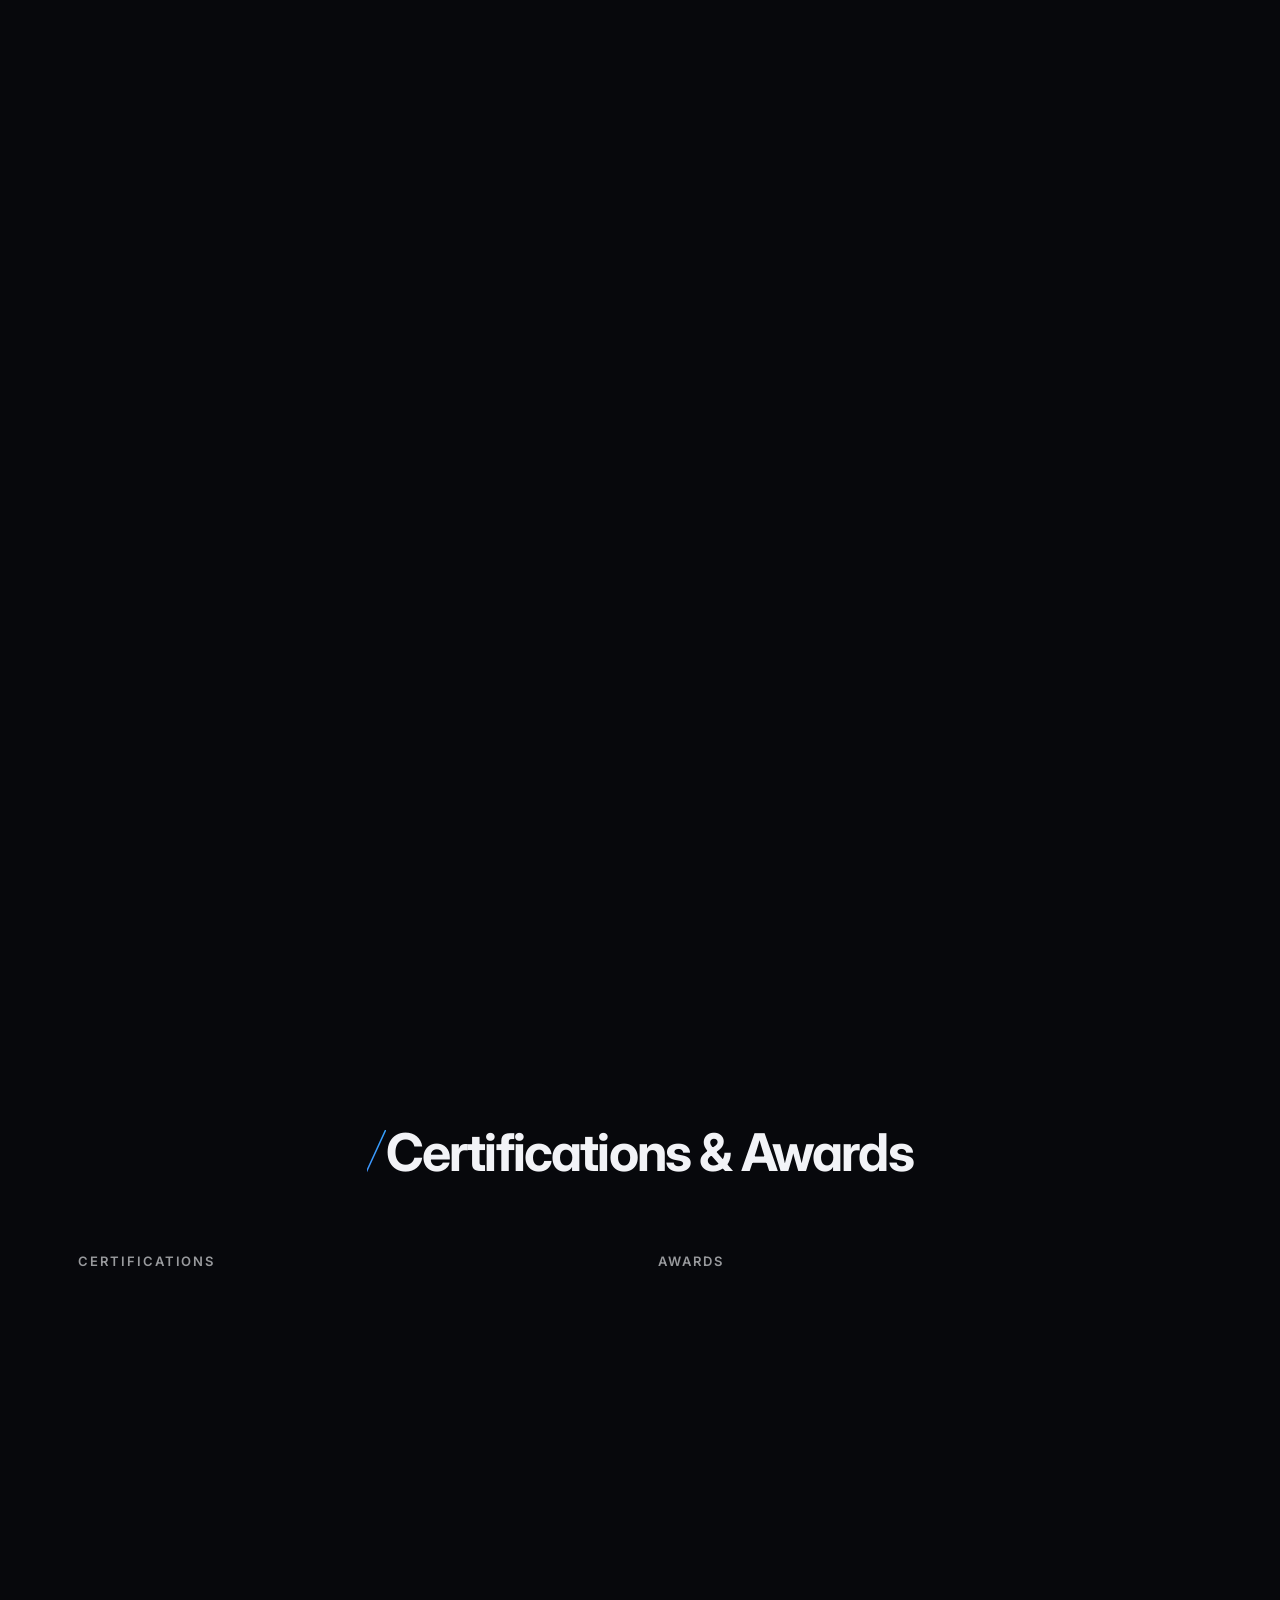
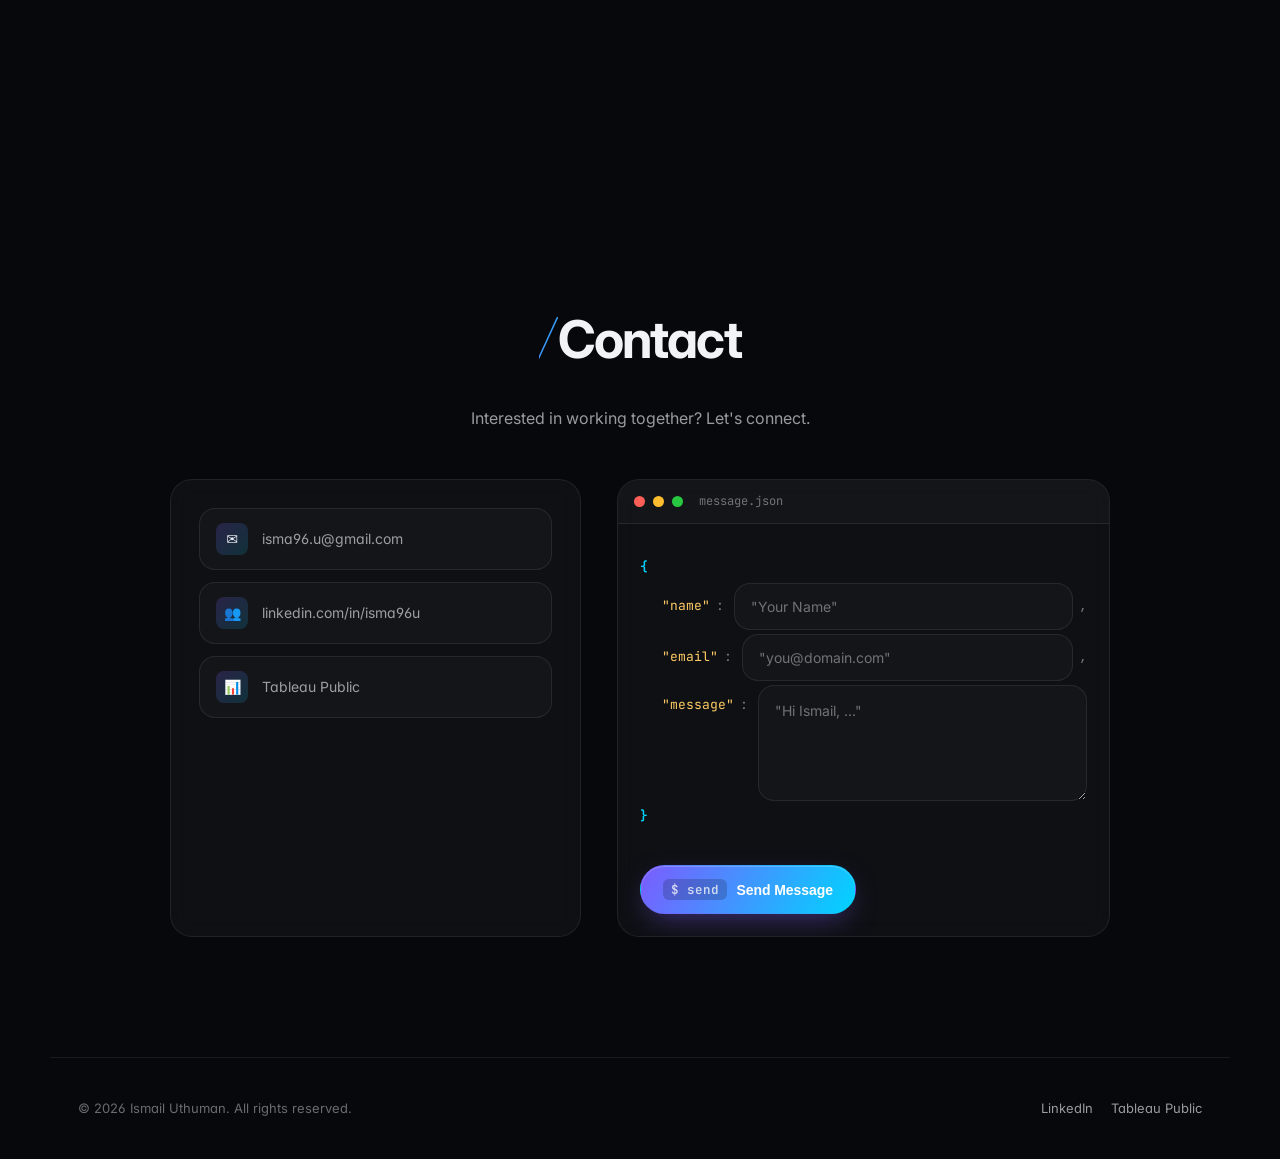
==== commit f7cd4d57: "Reposition as AI Analytics Engineer; add desktop view, AI chat, case study - Dark glass + gradient m" ====
--- a/index.html
+++ b/index.html
@@ -3,11 +3,27 @@
 <head>
   <meta charset="UTF-8" />
   <meta name="viewport" content="width=device-width, initial-scale=1.0" />
-  <title>Ismail Uthuman | BI Analyst</title>
+  <title>Ismail Uthuman — AI Analytics Engineer</title>
+  <meta name="description" content="Senior BI Analyst with 5+ years bringing GenAI (Claude API, RAG, LLMs) into the BI workflow. Tableau, Power BI, SQL, Python." />
+  <meta name="author" content="Ismail Uthuman" />
+  <meta name="theme-color" content="#07080C" />
+
+  <meta property="og:type" content="website" />
+  <meta property="og:title" content="Ismail Uthuman — AI Analytics Engineer" />
+  <meta property="og:description" content="5+ years turning data into decisions — now bringing GenAI into the BI workflow." />
+  <meta property="og:image" content="assets/og.png" />
+  <meta property="og:image:width" content="1200" />
+  <meta property="og:image:height" content="630" />
+
+  <meta name="twitter:card" content="summary_large_image" />
+  <meta name="twitter:title" content="Ismail Uthuman — AI Analytics Engineer" />
+  <meta name="twitter:description" content="5+ years turning data into decisions — now bringing GenAI into the BI workflow." />
+  <meta name="twitter:image" content="assets/og.png" />
+
   <link rel="preconnect" href="https://fonts.googleapis.com" />
   <link rel="preconnect" href="https://fonts.gstatic.com" crossorigin />
-  <link href="https://fonts.googleapis.com/css2?family=Inter:wght@400;600;700;800&display=swap" rel="stylesheet" />
-  <link rel="stylesheet" href="css/style.css?v=8" />
+  <link href="https://fonts.googleapis.com/css2?family=Inter:wght@400;500;600;700;800&family=Instrument+Serif:ital@0;1&family=JetBrains+Mono:wght@400;500;600&display=swap" rel="stylesheet" />
+  <link rel="stylesheet" href="css/style.css?v=21" />
 </head>
 <body>
 
@@ -16,14 +32,20 @@
     <nav>
       <div class="logo">Ismail.</div>
       <ul class="nav-links">
-        <li><a href="#about">About</a></li>
-        <li><a href="#skills">Skills</a></li>
-        <li><a href="#experience">Experience</a></li>
-        <li><a href="#projects">Projects</a></li>
-        <li><a href="#certifications">Certifications</a></li>
-        <li><a href="#contact">Contact</a></li>
+        <li><a href="#about" data-i18n="nav.about">About</a></li>
+        <li><a href="#skills" data-i18n="nav.skills">Skills</a></li>
+        <li><a href="#experience" data-i18n="nav.experience">Experience</a></li>
+        <li><a href="#projects" data-i18n="nav.projects">Projects</a></li>
+        <li><a href="#certifications" data-i18n="nav.certifications">Certifications</a></li>
+        <li><a href="#contact" data-i18n="nav.contact">Contact</a></li>
       </ul>
-      <button class="menu-toggle" aria-label="Toggle menu">&#9776;</button>
+      <div class="nav-right">
+        <div class="lang-toggle" role="group" aria-label="Language">
+          <button type="button" class="lang-btn active" data-lang="en" aria-pressed="true">EN</button>
+          <button type="button" class="lang-btn" data-lang="ta" aria-pressed="false" lang="ta">த</button>
+        </div>
+        <button class="menu-toggle" aria-label="Toggle menu">&#9776;</button>
+      </div>
     </nav>
   </header>
 
@@ -35,73 +57,71 @@
     <div class="hero-orb hero-orb--2"></div>
     <div class="hero-orb hero-orb--3"></div>
 
-    <!-- Floating data cards -->
-    <div class="float-card float-card--tl">
-      <div class="float-card-label">Report Turnaround</div>
-      <div class="float-card-value">&#8595; 25%</div>
-    </div>
-    <div class="float-card float-card--tr">
-      <div class="float-card-label">Operational Efficiency</div>
-      <div class="float-card-value">&#8593; 15%</div>
-    </div>
-    <div class="float-card float-card--bl">
-      <div class="float-card-label">Years Experience</div>
-      <div class="float-card-value">5+</div>
-    </div>
-    <div class="float-card float-card--br">
-      <div class="float-card-label">Certifications</div>
-      <div class="float-card-value">4 &#127941;</div>
-    </div>
-
     <div class="hero-content">
+      <div class="hero-term">
+        <span class="term-prompt">~/portfolio</span>
+        <span class="term-sep">$</span>
+        <span class="term-cmd" data-i18n="hero.term">whoami</span><span class="term-blink"></span>
+      </div>
       <div class="hero-badge">
         <span class="hero-badge-dot"></span>
-        Currently at Zuci Systems, USA
-      </div>
-      <p class="hero-greeting">Hi, I'm</p>
-      <h1>Ismail Uthuman</h1>
+        <span data-i18n="hero.badge">Open to AI &amp; Analytics roles &middot; New Jersey, USA</span>
+      </div>
+      <p class="hero-greeting" data-i18n="hero.greeting">Hi, I'm Ismail &mdash;</p>
+      <h1>
+        <span class="hero-accent" data-i18n="hero.title1">AI Analytics</span><br/>
+        <span data-i18n="hero.title2">Engineer.</span>
+      </h1>
       <p class="hero-tagline">
-        <span class="typewriter" data-words='["BI Analyst","Tableau Expert","Power BI Developer","Data Storyteller"]'></span>
+        <span data-i18n="hero.taglineLead">Building intelligent data systems with</span>
+        <span class="typewriter"
+              data-words='["LLMs","RAG pipelines","Claude API","Power BI","Tableau","AI agents"]'
+              data-words-en='["LLMs","RAG pipelines","Claude API","Power BI","Tableau","AI agents"]'
+              data-words-ta='["LLMs","RAG பைப்லைன்கள்","Claude API","Power BI","Tableau","AI முகவர்கள்"]'></span>
       </p>
-      <p class="hero-location">&#128205; New Jersey, USA</p>
+      <p class="hero-sub" data-i18n="hero.sub">5+ years turning data into decisions &mdash; now bringing GenAI into the BI workflow.</p>
       <div class="hero-btns">
-        <a href="#projects" class="btn">View My Work</a>
-        <a href="Ismail_resume.pdf" class="btn btn-outline" download>Download CV</a>
-      </div>
-    </div>
-
-    <div class="scroll-indicator">Scroll</div>
+        <a href="#projects" class="btn"><span data-i18n="hero.cta1">View my work</span> <span class="btn-arrow">&rarr;</span></a>
+        <a href="Ismail_resume.pdf" class="btn btn-outline" download data-i18n="hero.cta2">Download CV</a>
+        <a href="desktop.html" class="btn btn-desktop">
+          <span class="btn-desktop-icon" aria-hidden="true">&#9633;</span>
+          <span data-i18n="hero.cta3">Desktop view</span>
+        </a>
+      </div>
+    </div>
+
+    <div class="scroll-indicator" data-i18n="hero.scroll">Scroll</div>
   </section>
 
   <!-- ABOUT -->
   <section id="about">
     <div class="container">
-      <h2 class="section-title">About Me</h2>
+      <h2 class="section-title" data-i18n="about.title">About Me</h2>
       <div class="about-grid reveal">
         <div class="about-img">
           <img src="assets/images/1740663916182.jpeg" alt="Ismail Uthuman" />
         </div>
         <div class="about-text">
-          <p>
+          <p data-i18n="about.p1" data-i18n-html>
             Senior Business Intelligence Analyst with <strong>5+ years of experience</strong> delivering
             data-driven solutions that empower organizations to achieve their strategic goals.
           </p>
-          <p>
+          <p data-i18n="about.p2">
             Skilled in developing interactive dashboards, automating reporting workflows, and extracting
             actionable insights from complex datasets to support critical decision-making processes.
           </p>
           <div class="about-stats">
             <div class="stat">
               <span class="stat-num">5+</span>
-              <span class="stat-label">Years Experience</span>
+              <span class="stat-label" data-i18n="about.stat1">Years Experience</span>
             </div>
             <div class="stat">
               <span class="stat-num">15%</span>
-              <span class="stat-label">Efficiency Gains</span>
+              <span class="stat-label" data-i18n="about.stat2">Efficiency Gains</span>
             </div>
             <div class="stat">
               <span class="stat-num">25%</span>
-              <span class="stat-label">Faster Reports</span>
+              <span class="stat-label" data-i18n="about.stat3">Faster Reports</span>
             </div>
           </div>
         </div>
@@ -112,37 +132,93 @@
   <!-- SKILLS -->
   <section id="skills">
     <div class="container">
-      <h2 class="section-title">Skills</h2>
-      <div class="skills-categories">
-
-        <div class="skill-group reveal">
-          <h3 class="skill-group-title">BI Tools</h3>
-          <div class="skills-grid">
-            <div class="skill-card">Tableau</div>
-            <div class="skill-card">Power BI</div>
-            <div class="skill-card">Tableau Prep</div>
-          </div>
-        </div>
-
-        <div class="skill-group reveal">
-          <h3 class="skill-group-title">Programming & Databases</h3>
-          <div class="skills-grid">
-            <div class="skill-card">SQL</div>
-            <div class="skill-card">Python</div>
-            <div class="skill-card">MS SQL Server</div>
-            <div class="skill-card">Azure SQL</div>
-          </div>
-        </div>
-
-        <div class="skill-group reveal">
-          <h3 class="skill-group-title">Cloud & ETL</h3>
-          <div class="skills-grid">
-            <div class="skill-card">Azure Data Factory</div>
-            <div class="skill-card">Microsoft Fabric</div>
-            <div class="skill-card">Tableau Server</div>
-          </div>
-        </div>
-
+      <h2 class="section-title" data-i18n="skills.title">Skills</h2>
+      <p class="section-sub"><span class="mono"><span class="chip-icon">⎔</span> # Skills.json</span></p>
+
+      <div class="sphere-wrap reveal">
+        <svg class="sphere-wire" id="sphere-wire" viewBox="-200 -200 400 400" aria-hidden="true">
+          <g id="sphere-wire-g" fill="none" stroke="#7C5CFF" stroke-width="0.4" stroke-linecap="round"></g>
+        </svg>
+        <div class="sphere" id="skill-sphere">
+          <!-- AI / GenAI -->
+          <span class="skill-node" data-cat="ai">
+            <img class="sn-icon" src="https://cdn.simpleicons.org/anthropic/D97757" alt="Claude API"/>
+            <span class="sn-tip"><b>Claude API</b><i>Building AI assistants with prompt caching and tools.</i></span>
+          </span>
+          <span class="skill-node" data-cat="ai">
+            <img class="sn-icon" src="https://cdn.simpleicons.org/langchain/1C3D2A" alt="LangChain"/>
+            <span class="sn-tip"><b>LangChain</b><i>RAG pipelines and agent orchestration.</i></span>
+          </span>
+          <span class="skill-node" data-cat="ai">
+            <img class="sn-icon" src="https://cdn.simpleicons.org/openai/10A37F" alt="OpenAI / LLMs"/>
+            <span class="sn-tip"><b>LLMs &middot; OpenAI</b><i>GPT-based pipelines and evaluation.</i></span>
+          </span>
+          <span class="skill-node" data-cat="ai">
+            <img class="sn-icon" src="https://cdn.simpleicons.org/huggingface/FFD21E" alt="Hugging Face"/>
+            <span class="sn-tip"><b>Hugging Face</b><i>Open models &amp; embeddings.</i></span>
+          </span>
+          <span class="skill-node" data-cat="ai">
+            <img class="sn-icon" src="https://cdn.simpleicons.org/pinecone/000000" alt="Vector DB" style="background:#fff;border-radius:8px;padding:4px"/>
+            <span class="sn-tip"><b>Vector DBs</b><i>Pinecone for semantic search &amp; RAG retrieval.</i></span>
+          </span>
+          <span class="skill-node" data-cat="ai">
+            <img class="sn-icon" src="https://cdn.simpleicons.org/json/F2C811" alt="Prompt Engineering"/>
+            <span class="sn-tip"><b>Prompt Engineering</b><i>Structured outputs and tool-use design.</i></span>
+          </span>
+
+          <!-- BI -->
+          <span class="skill-node" data-cat="bi">
+            <img class="sn-icon" src="https://cdn.simpleicons.org/tableau/E97627" alt="Tableau"/>
+            <span class="sn-tip"><b>Tableau</b><i>5+ yrs &middot; dashboards that cut reporting 25%.</i></span>
+          </span>
+          <span class="skill-node" data-cat="bi">
+            <img class="sn-icon" src="https://cdn.simpleicons.org/powerbi/F2C811" alt="Power BI"/>
+            <span class="sn-tip"><b>Power BI</b><i>DAX, RLS, healthcare dashboards in production.</i></span>
+          </span>
+          <span class="skill-node" data-cat="bi">
+            <img class="sn-icon" src="https://cdn.simpleicons.org/looker/4285F4" alt="Looker"/>
+            <span class="sn-tip"><b>Looker</b><i>LookML and BigQuery modelling.</i></span>
+          </span>
+
+          <!-- Code / DB -->
+          <span class="skill-node" data-cat="code">
+            <img class="sn-icon" src="https://cdn.simpleicons.org/python/3776AB" alt="Python"/>
+            <span class="sn-tip"><b>Python</b><i>Data pipelines, automation, AI scripting.</i></span>
+          </span>
+          <span class="skill-node" data-cat="code">
+            <img class="sn-icon" src="https://cdn.simpleicons.org/mysql/4479A1" alt="SQL"/>
+            <span class="sn-tip"><b>SQL</b><i>Daily driver &mdash; joins, CTEs, window funcs.</i></span>
+          </span>
+          <span class="skill-node" data-cat="code">
+            <img class="sn-icon" src="https://cdn.simpleicons.org/microsoftsqlserver/CC2927" alt="MS SQL Server"/>
+            <span class="sn-tip"><b>MS SQL Server</b><i>T-SQL, stored procs, enterprise scale.</i></span>
+          </span>
+          <span class="skill-node" data-cat="code">
+            <img class="sn-icon" src="https://cdn.simpleicons.org/postgresql/4169E1" alt="PostgreSQL"/>
+            <span class="sn-tip"><b>PostgreSQL</b><i>Open-source RDBMS, JSONB, full-text search.</i></span>
+          </span>
+
+          <!-- Cloud / ETL -->
+          <span class="skill-node" data-cat="cloud">
+            <img class="sn-icon" src="https://cdn.simpleicons.org/microsoftazure/0078D4" alt="Azure"/>
+            <span class="sn-tip"><b>Azure</b><i>ADF, Synapse, Azure SQL, certified Data Engineer.</i></span>
+          </span>
+          <span class="skill-node" data-cat="cloud">
+            <img class="sn-icon" src="https://cdn.simpleicons.org/microsoft/F25022" alt="Microsoft Fabric"/>
+            <span class="sn-tip"><b>Microsoft Fabric</b><i>Unified analytics + lakehouse. Certified.</i></span>
+          </span>
+          <span class="skill-node" data-cat="cloud">
+            <img class="sn-icon" src="https://cdn.simpleicons.org/docker/2496ED" alt="Docker"/>
+            <span class="sn-tip"><b>Docker</b><i>Containerised dev environments &amp; deploys.</i></span>
+          </span>
+        </div>
+        <div class="sphere-hint mono"><span class="hint-globe">🌐</span> drag to explore skills universe</div>
+        <div class="sphere-legend">
+          <span class="lg lg--ai" data-i18n="skills.ai">AI &amp; GenAI</span>
+          <span class="lg lg--bi" data-i18n="skills.bi">BI Tools</span>
+          <span class="lg lg--code" data-i18n="skills.prog">Programming &amp; Databases</span>
+          <span class="lg lg--cloud" data-i18n="skills.cloud">Cloud &amp; ETL</span>
+        </div>
       </div>
     </div>
   </section>
@@ -150,73 +226,98 @@
   <!-- EXPERIENCE -->
   <section id="experience">
     <div class="container">
-      <h2 class="section-title">Experience</h2>
+      <h2 class="section-title" data-i18n="exp.title">Experience</h2>
+      <p class="section-sub"><span class="mono">$ git log --oneline --graph career/</span></p>
       <div class="timeline">
 
         <div class="timeline-item reveal">
           <div class="timeline-dot"></div>
-          <div class="timeline-content">
-            <div class="timeline-header">
-              <h3>Senior Business Intelligence Analyst</h3>
-              <span class="timeline-date">Jun 2025 – Present</span>
-            </div>
-            <p class="timeline-company">Zuci Systems, USA</p>
-            <ul>
-              <li>Designed and developed dashboards in Power BI using data extracted from patient insurance documents, incorporating member details, service codes, and diagnosis codes.</li>
-              <li>Collaborated with business stakeholders to define required fields and post-processing logic; performed validation testing for keyword accuracy and correct value inputs.</li>
-              <li>Created automated validation reports in Power BI to reduce manual day-to-day data reconciliation between source and target layers.</li>
-              <li>Reviewed generated reports and conducted accuracy validations to ensure data integrity and consistency between systems.</li>
+          <div class="timeline-content commit">
+            <div class="commit-meta">
+              <span class="c-key">commit</span> <span class="c-hash">8f3a2b1</span> <span class="c-branch">(HEAD &rarr; main, role/zuci-usa)</span>
+            </div>
+            <div class="commit-meta">
+              <span class="c-key">Author:</span> <span class="c-author">Ismail Uthuman</span> <span class="c-email">&lt;ismatechx@gmail.com&gt;</span>
+            </div>
+            <div class="commit-meta">
+              <span class="c-key">Date:</span>   <span class="c-date" data-i18n="exp.date1">Jun 2025 &rarr; Present</span>
+            </div>
+            <h3 class="commit-subject"><span class="c-type">feat</span><span class="c-paren">(</span><span class="c-scope">zuci-usa</span><span class="c-paren">):</span> <span data-i18n="exp.role1">Senior Business Intelligence Analyst</span></h3>
+            <ul class="commit-body">
+              <li data-i18n="exp.r1l1">Designed and developed dashboards in Power BI using data extracted from patient insurance documents, incorporating member details, service codes, and diagnosis codes.</li>
+              <li data-i18n="exp.r1l2">Collaborated with business stakeholders to define required fields and post-processing logic; performed validation testing for keyword accuracy and correct value inputs.</li>
+              <li data-i18n="exp.r1l3">Created automated validation reports in Power BI to reduce manual day-to-day data reconciliation between source and target layers.</li>
+              <li data-i18n="exp.r1l4">Reviewed generated reports and conducted accuracy validations to ensure data integrity and consistency between systems.</li>
             </ul>
+            <div class="commit-tech"><span class="c-plus">+</span> Power BI &middot; SQL &middot; Azure SQL</div>
           </div>
         </div>
 
         <div class="timeline-item reveal">
           <div class="timeline-dot"></div>
-          <div class="timeline-content">
-            <div class="timeline-header">
-              <h3>Senior Business Intelligence Analyst</h3>
-              <span class="timeline-date">Mar 2021 – May 2025</span>
-            </div>
-            <p class="timeline-company">Zuci Systems, India</p>
-            <ul>
-              <li>Developed Tableau dashboards that reduced report turnaround time by <strong>25%</strong> and improved decision speed.</li>
-              <li>Collaborated with cross-functional Supply Operation, Finance, and HPMT teams, contributing to a <strong>15% increase</strong> in operational efficiency.</li>
-              <li>Built Supplier KPI, Actual vs Forecast, and Capability Matrices, enabling sourcing teams to monitor vendor performance and delivery timeliness (OTIF).</li>
-              <li>Led a team of 2 to design and develop the ISMS Risk Dashboard in Power BI with RLS, delivering dashboards with risk trends, asset/threat analysis, and KPIs.</li>
-              <li>Worked on Supply Operations, Strategic Sourcing, Procurement, IT Spend Analysis and End-to-End Supply Operation (16 KPI &amp; Detailed View) dashboards.</li>
+          <div class="timeline-content commit">
+            <div class="commit-meta">
+              <span class="c-key">commit</span> <span class="c-hash">c41d9e6</span> <span class="c-branch">(role/zuci-india)</span>
+            </div>
+            <div class="commit-meta">
+              <span class="c-key">Author:</span> <span class="c-author">Ismail Uthuman</span> <span class="c-email">&lt;ismatechx@gmail.com&gt;</span>
+            </div>
+            <div class="commit-meta">
+              <span class="c-key">Date:</span>   <span class="c-date" data-i18n="exp.date2">Mar 2021 &rarr; May 2025</span>
+            </div>
+            <h3 class="commit-subject"><span class="c-type">feat</span><span class="c-paren">(</span><span class="c-scope">zuci-india</span><span class="c-paren">):</span> <span data-i18n="exp.role1">Senior Business Intelligence Analyst</span></h3>
+            <ul class="commit-body">
+              <li data-i18n="exp.r2l1" data-i18n-html>Developed Tableau dashboards that reduced report turnaround time by <strong>25%</strong> and improved decision speed.</li>
+              <li data-i18n="exp.r2l2" data-i18n-html>Collaborated with cross-functional Supply Operation, Finance, and HPMT teams, contributing to a <strong>15% increase</strong> in operational efficiency.</li>
+              <li data-i18n="exp.r2l3">Built Supplier KPI, Actual vs Forecast, and Capability Matrices, enabling sourcing teams to monitor vendor performance and delivery timeliness (OTIF).</li>
+              <li data-i18n="exp.r2l4">Led a team of 2 to design and develop the ISMS Risk Dashboard in Power BI with RLS, delivering dashboards with risk trends, asset/threat analysis, and KPIs.</li>
+              <li data-i18n="exp.r2l5">Worked on Supply Operations, Strategic Sourcing, Procurement, IT Spend Analysis and End-to-End Supply Operation (16 KPI &amp; Detailed View) dashboards.</li>
             </ul>
+            <div class="commit-tech"><span class="c-plus">+</span> Tableau &middot; Power BI &middot; SQL &middot; Tableau Prep</div>
           </div>
         </div>
 
         <div class="timeline-item reveal">
           <div class="timeline-dot"></div>
-          <div class="timeline-content">
-            <div class="timeline-header">
-              <h3>Junior Consultant</h3>
-              <span class="timeline-date">Dec 2019 – Feb 2021</span>
-            </div>
-            <p class="timeline-company">Radiare Software Solution, India</p>
-            <ul>
-              <li>Built interactive Tableau dashboards for The Global Fund covering disease monitoring (HIV/TB/Malaria) and COVID-19 KPIs.</li>
-              <li>Developed dashboards for grant-making processes, financial performance, and customer service agent performance.</li>
-              <li>Configured dashboard-level security for multi-client publishing on Tableau Online.</li>
-              <li>Utilized Tableau Lineage Analytics with GraphQL to generate metadata usage reports.</li>
+          <div class="timeline-content commit">
+            <div class="commit-meta">
+              <span class="c-key">commit</span> <span class="c-hash">a02f1d3</span> <span class="c-branch">(role/radiare)</span>
+            </div>
+            <div class="commit-meta">
+              <span class="c-key">Author:</span> <span class="c-author">Ismail Uthuman</span> <span class="c-email">&lt;ismatechx@gmail.com&gt;</span>
+            </div>
+            <div class="commit-meta">
+              <span class="c-key">Date:</span>   <span class="c-date" data-i18n="exp.date3">Dec 2019 &rarr; Feb 2021</span>
+            </div>
+            <h3 class="commit-subject"><span class="c-type">feat</span><span class="c-paren">(</span><span class="c-scope">radiare</span><span class="c-paren">):</span> <span data-i18n="exp.role3">Junior Consultant</span></h3>
+            <ul class="commit-body">
+              <li data-i18n="exp.r3l1">Built interactive Tableau dashboards for The Global Fund covering disease monitoring (HIV/TB/Malaria) and COVID-19 KPIs.</li>
+              <li data-i18n="exp.r3l2">Developed dashboards for grant-making processes, financial performance, and customer service agent performance.</li>
+              <li data-i18n="exp.r3l3">Configured dashboard-level security for multi-client publishing on Tableau Online.</li>
+              <li data-i18n="exp.r3l4">Utilized Tableau Lineage Analytics with GraphQL to generate metadata usage reports.</li>
             </ul>
+            <div class="commit-tech"><span class="c-plus">+</span> Tableau &middot; GraphQL &middot; Tableau Server</div>
           </div>
         </div>
 
         <div class="timeline-item reveal">
           <div class="timeline-dot"></div>
-          <div class="timeline-content">
-            <div class="timeline-header">
-              <h3>Software Trainee Intern</h3>
-              <span class="timeline-date">Sep 2019 – Nov 2019</span>
-            </div>
-            <p class="timeline-company">Radiare Software Solution, India</p>
-            <ul>
-              <li>Assisted in data analysis, report building, and dashboard development for BI and IT service management projects.</li>
-              <li>Gained hands-on experience in Tableau and SQL; built bar charts, heat maps, filled maps, and scatter plots.</li>
+          <div class="timeline-content commit">
+            <div class="commit-meta">
+              <span class="c-key">commit</span> <span class="c-hash">e1b3070</span> <span class="c-branch">(root, init)</span>
+            </div>
+            <div class="commit-meta">
+              <span class="c-key">Author:</span> <span class="c-author">Ismail Uthuman</span> <span class="c-email">&lt;ismatechx@gmail.com&gt;</span>
+            </div>
+            <div class="commit-meta">
+              <span class="c-key">Date:</span>   <span class="c-date" data-i18n="exp.date4">Sep 2019 &rarr; Nov 2019</span>
+            </div>
+            <h3 class="commit-subject"><span class="c-type">init</span><span class="c-paren">(</span><span class="c-scope">radiare</span><span class="c-paren">):</span> <span data-i18n="exp.role4">Software Trainee Intern</span></h3>
+            <ul class="commit-body">
+              <li data-i18n="exp.r4l1">Assisted in data analysis, report building, and dashboard development for BI and IT service management projects.</li>
+              <li data-i18n="exp.r4l2">Gained hands-on experience in Tableau and SQL; built bar charts, heat maps, filled maps, and scatter plots.</li>
             </ul>
+            <div class="commit-tech"><span class="c-plus">+</span> Tableau &middot; SQL</div>
           </div>
         </div>
 
@@ -227,7 +328,7 @@
   <!-- PROJECTS -->
   <section id="projects">
     <div class="container">
-      <h2 class="section-title">Key Projects</h2>
+      <h2 class="section-title" data-i18n="proj.title">Key Projects</h2>
       <div class="projects-grid">
 
         <div class="project-card reveal">
@@ -240,12 +341,14 @@
               <span class="project-tool">Tableau</span>
               <span class="project-badge">Enterprise</span>
             </div>
-            <h3>Supply Operations Dashboard</h3>
-            <p>End-to-end supply operation with 16 KPI views covering Strategic Sourcing, Procurement, and IT Spend Analysis at Zuci Systems.</p>
-            <div class="project-tags">
-              <span class="tag">Tableau</span>
-              <span class="tag">SQL</span>
-              <span class="tag">Tableau Prep</span>
+            <h3 data-i18n="proj.p1t">Supply Operations Dashboard</h3>
+            <p data-i18n="proj.p1d">End-to-end supply operation with 16 KPI views covering Strategic Sourcing, Procurement, and IT Spend Analysis at Zuci Systems.</p>
+            <div class="project-footer">
+              <div class="project-tags">
+                <span class="tag">Tableau</span>
+                <span class="tag">SQL</span>
+              </div>
+              <a href="case-supply-operations.html" class="btn btn-sm"><span data-i18n="proj.readCase">Read case study</span> →</a>
             </div>
           </div>
         </div>
@@ -260,8 +363,8 @@
               <span class="project-tool">Tableau</span>
               <span class="project-badge">Enterprise</span>
             </div>
-            <h3>Global Fund Health Dashboards</h3>
-            <p>Dashboards for tracking HIV/TB/Malaria disease monitoring, COVID-19 KPIs, grant-making and financial performance analytics.</p>
+            <h3 data-i18n="proj.p2t">Global Fund Health Dashboards</h3>
+            <p data-i18n="proj.p2d">Dashboards for tracking HIV/TB/Malaria disease monitoring, COVID-19 KPIs, grant-making and financial performance analytics.</p>
             <div class="project-tags">
               <span class="tag">Tableau</span>
               <span class="tag">GraphQL</span>
@@ -280,8 +383,8 @@
               <span class="project-tool">Power BI</span>
               <span class="project-badge">Enterprise</span>
             </div>
-            <h3>ISMS Risk Dashboard</h3>
-            <p>Power BI dashboard with RLS delivering risk trends, asset/threat analysis, and department KPIs for compliance monitoring.</p>
+            <h3 data-i18n="proj.p3t">ISMS Risk Dashboard</h3>
+            <p data-i18n="proj.p3d">Power BI dashboard with RLS delivering risk trends, asset/threat analysis, and department KPIs for compliance monitoring.</p>
             <div class="project-tags">
               <span class="tag">Power BI</span>
               <span class="tag">RLS</span>
@@ -300,15 +403,15 @@
               <span class="project-tool">Tableau Public</span>
               <span class="project-badge live-badge">Live</span>
             </div>
-            <h3>NYC Maven Taxi Challenge</h3>
-            <p>Interactive Tableau dashboard analyzing NYC taxi trip patterns, fare trends, pickup/drop-off hotspots, and time-based demand insights across New York City.</p>
+            <h3 data-i18n="proj.p4t">NYC Maven Taxi Challenge</h3>
+            <p data-i18n="proj.p4d">Interactive Tableau dashboard analyzing NYC taxi trip patterns, fare trends, pickup/drop-off hotspots, and time-based demand insights across New York City.</p>
             <div class="project-footer">
               <div class="project-tags">
                 <span class="tag">Tableau</span>
                 <span class="tag">Data Analysis</span>
                 <span class="tag">NYC Open Data</span>
               </div>
-              <button class="btn btn-sm tableau-modal-btn" data-viz="viz1771970012538">View Dashboard ↗</button>
+              <button class="btn btn-sm tableau-modal-btn" data-viz="viz1771970012538"><span data-i18n="proj.view">View Dashboard</span> ↗</button>
             </div>
           </div>
         </div>
@@ -323,15 +426,15 @@
               <span class="project-tool">Tableau Public</span>
               <span class="project-badge live-badge">Live</span>
             </div>
-            <h3>World Happiness Report 2022</h3>
-            <p>Tableau dashboard visualizing global happiness scores, key contributing factors, and country-level comparisons from the 2022 World Happiness Report.</p>
+            <h3 data-i18n="proj.p5t">World Happiness Report 2022</h3>
+            <p data-i18n="proj.p5d">Tableau dashboard visualizing global happiness scores, key contributing factors, and country-level comparisons from the 2022 World Happiness Report.</p>
             <div class="project-footer">
               <div class="project-tags">
                 <span class="tag">Tableau</span>
                 <span class="tag">Global Data</span>
                 <span class="tag">Analytics</span>
               </div>
-              <button class="btn btn-sm tableau-modal-btn" data-viz="viz1771976526694">View Dashboard ↗</button>
+              <button class="btn btn-sm tableau-modal-btn" data-viz="viz1771976526694"><span data-i18n="proj.view">View Dashboard</span> ↗</button>
             </div>
           </div>
         </div>
@@ -399,11 +502,11 @@
   <!-- CERTIFICATIONS -->
   <section id="certifications">
     <div class="container">
-      <h2 class="section-title">Certifications & Awards</h2>
+      <h2 class="section-title" data-i18n="cert.title">Certifications &amp; Awards</h2>
       <div class="cert-awards-grid">
 
         <div class="cert-col">
-          <h3 class="sub-heading">Certifications</h3>
+          <h3 class="sub-heading" data-i18n="cert.certs">Certifications</h3>
           <div class="cert-list">
             <div class="cert-card reveal">
               <div class="cert-icon">&#127941;</div>
@@ -437,7 +540,7 @@
         </div>
 
         <div class="cert-col">
-          <h3 class="sub-heading">Awards</h3>
+          <h3 class="sub-heading" data-i18n="cert.awards">Awards</h3>
           <div class="cert-list">
             <div class="cert-card reveal">
               <div class="cert-icon">&#11088;</div>
@@ -477,8 +580,8 @@
   <!-- CONTACT -->
   <section id="contact">
     <div class="container">
-      <h2 class="section-title">Contact</h2>
-      <p class="contact-sub">Interested in working together? Let's connect.</p>
+      <h2 class="section-title" data-i18n="contact.title">Contact</h2>
+      <p class="contact-sub" data-i18n="contact.sub">Interested in working together? Let's connect.</p>
       <div class="contact-grid">
         <div class="contact-info">
           <a href="mailto:isma96.u@gmail.com" class="contact-link">
@@ -494,11 +597,32 @@
             Tableau Public
           </a>
         </div>
-        <form class="contact-form">
-          <input type="text" name="name" placeholder="Your Name" required />
-          <input type="email" name="email" placeholder="Your Email" required />
-          <textarea name="message" rows="5" placeholder="Your Message" required></textarea>
-          <button type="submit" class="btn">Send Message</button>
+        <form class="contact-form contact-form--json">
+          <div class="json-head">
+            <span class="json-dot json-dot--r"></span>
+            <span class="json-dot json-dot--y"></span>
+            <span class="json-dot json-dot--g"></span>
+            <span class="json-file">message.json</span>
+          </div>
+          <div class="json-body">
+            <div class="json-line"><span class="json-brace">{</span></div>
+            <div class="json-row">
+              <span class="json-indent">&nbsp;&nbsp;</span><span class="json-key">"name"</span><span class="json-colon">:</span>
+              <input type="text" name="name" class="json-input" placeholder="&quot;Your Name&quot;" data-i18n-placeholder="contact.name" required />
+              <span class="json-comma">,</span>
+            </div>
+            <div class="json-row">
+              <span class="json-indent">&nbsp;&nbsp;</span><span class="json-key">"email"</span><span class="json-colon">:</span>
+              <input type="email" name="email" class="json-input" placeholder="&quot;you@domain.com&quot;" data-i18n-placeholder="contact.email" required />
+              <span class="json-comma">,</span>
+            </div>
+            <div class="json-row json-row--ta">
+              <span class="json-indent">&nbsp;&nbsp;</span><span class="json-key">"message"</span><span class="json-colon">:</span>
+              <textarea name="message" rows="4" class="json-input json-input--ta" placeholder="&quot;Hi Ismail, ...&quot;" data-i18n-placeholder="contact.msg" required></textarea>
+            </div>
+            <div class="json-line"><span class="json-brace">}</span></div>
+          </div>
+          <button type="submit" class="btn json-send"><span class="mono">$&nbsp;send</span> <span data-i18n="contact.send">Send Message</span></button>
         </form>
       </div>
     </div>
@@ -506,13 +630,52 @@
 
   <!-- FOOTER -->
   <footer>
-    <p>&copy; 2026 Ismail Uthuman. All rights reserved.</p>
+    <p data-i18n="footer.rights">&copy; 2026 Ismail Uthuman. All rights reserved.</p>
     <div class="social-links">
       <a href="https://www.linkedin.com/in/isma96u/" target="_blank" rel="noopener">LinkedIn</a>
       <a href="https://public.tableau.com/app/profile/ismail4056" target="_blank" rel="noopener">Tableau Public</a>
     </div>
   </footer>
 
+  <!-- ASK ISMAIL AI -->
+  <button class="ai-fab" id="ai-fab" aria-label="Ask Ismail">
+    <span class="ai-fab-spark"></span>
+    <span class="ai-fab-icon"><span class="mono">/</span></span>
+    <span class="ai-fab-label">Ask Ismail</span>
+  </button>
+
+  <aside class="ai-panel" id="ai-panel" role="dialog" aria-label="Ask Ismail AI">
+    <header class="ai-head">
+      <div class="ai-head-l">
+        <span class="ai-avatar">I</span>
+        <div>
+          <div class="ai-head-name">Ask Ismail <span class="ai-tag">AI</span></div>
+          <div class="ai-head-sub mono">claude-sonnet-4-6 · streaming</div>
+        </div>
+      </div>
+      <button class="ai-close" aria-label="Close">×</button>
+    </header>
+    <div class="ai-thread" id="ai-thread">
+      <div class="ai-msg ai-msg--bot">
+        <div class="ai-bubble">
+          Hi — I'm an AI version of Ismail trained on his resume and projects. Ask me about his BI work, AI/GenAI experience, or what he's looking for next.
+        </div>
+      </div>
+      <div class="ai-suggest" id="ai-suggest">
+        <button class="ai-chip">What's his strongest project?</button>
+        <button class="ai-chip">Tell me about his AI experience</button>
+        <button class="ai-chip">What roles is he open to?</button>
+        <button class="ai-chip">How do I contact him?</button>
+      </div>
+    </div>
+    <form class="ai-form" id="ai-form">
+      <input id="ai-input" type="text" placeholder="Ask anything about Ismail…" autocomplete="off" />
+      <button type="submit" class="ai-send" aria-label="Send">→</button>
+    </form>
+    <div class="ai-foot mono">Powered by Claude · responses are AI-generated</div>
+  </aside>
+
   <script type="module" src="js/main.js"></script>
+  <script type="module" src="js/ask-ismail.js?v=1"></script>
 </body>
 </html>
--- a/css/style.css
+++ b/css/style.css
@@ -1,1097 +1,1708 @@
-/* ===== RESET & BASE ===== */
-*, *::before, *::after {
-  box-sizing: border-box;
-  margin: 0;
-  padding: 0;
-}
+/* ============================================================
+   Ismail Uthuman — Portfolio
+   Dark glass + gradient mesh · premium · AI-focused
+   ============================================================ */
 
 :root {
-  --clr-bg: #060d14;
-  --clr-surface: #0c1822;
-  --clr-surface-2: #111f2e;
-  --clr-accent: #00d4aa;
-  --clr-accent-hover: #00b891;
-  --clr-accent-glow: rgba(0, 212, 170, 0.15);
-  --clr-text: #e2eeff;
-  --clr-muted: #6b8faf;
-  --clr-border: #162536;
-  --font-main: 'Inter', system-ui, sans-serif;
-  --radius: 10px;
-  --radius-lg: 16px;
-  --transition: 0.25s ease;
-  --shadow: 0 4px 24px rgba(0, 0, 0, 0.4);
-  --shadow-accent: 0 0 24px rgba(0, 212, 170, 0.15);
-}
-
-html {
-  scroll-behavior: smooth;
-}
+  --font-mono: 'JetBrains Mono', ui-monospace, SFMono-Regular, Menlo, monospace;
+
+  /* syntax */
+  --syn-key:    #FFB86B;   /* commit, "key" */
+  --syn-hash:   #FFCC66;   /* commit hash */
+  --syn-branch: #7C5CFF;
+  --syn-string: #6DE6B5;
+  --syn-meta:   #00D4FF;
+  --syn-punc:   rgba(242,243,247,0.45);
+
+  /* surfaces */
+  --bg:           #07080C;
+  --bg-2:         #0B0D14;
+  --surface:      rgba(255,255,255,0.035);
+  --surface-2:    rgba(255,255,255,0.06);
+  --border:       rgba(255,255,255,0.08);
+  --border-2:     rgba(255,255,255,0.14);
+
+  /* text */
+  --text:         #F2F3F7;
+  --text-muted:   rgba(242,243,247,0.62);
+  --text-dim:     rgba(242,243,247,0.42);
+
+  /* accents (AI gradient) */
+  --grad-1:       #7C5CFF;
+  --grad-2:       #00D4FF;
+  --grad-3:       #FF6FB5;
+  --accent:       #8B7BFF;
+  --accent-soft:  rgba(139,123,255,0.16);
+
+  /* shape */
+  --r-sm: 10px;
+  --r-md: 16px;
+  --r-lg: 22px;
+  --r-xl: 32px;
+
+  --max: 1180px;
+
+  --font-sans: 'Inter', system-ui, -apple-system, Segoe UI, Roboto, sans-serif;
+  --font-display: 'Instrument Serif', 'Times New Roman', serif;
+
+  --shadow-glow: 0 0 0 1px rgba(255,255,255,0.04), 0 30px 80px -30px rgba(124,92,255,0.25);
+}
+
+* { box-sizing: border-box; margin: 0; padding: 0; }
+
+html { scroll-behavior: smooth; }
 
 body {
-  background-color: var(--clr-bg);
-  color: var(--clr-text);
-  font-family: var(--font-main);
-  line-height: 1.7;
+  font-family: var(--font-sans);
+  background: var(--bg);
+  color: var(--text);
+  line-height: 1.6;
   -webkit-font-smoothing: antialiased;
-}
+  -moz-osx-font-smoothing: grayscale;
+  overflow-x: hidden;
+  font-feature-settings: "cv11", "ss01";
+}
+
+/* page-wide gradient mesh background */
+body::before {
+  content: "";
+  position: fixed; inset: -20% -20% auto -20%;
+  height: 100vh;
+  background:
+    radial-gradient(40% 50% at 20% 20%, rgba(124,92,255,0.25), transparent 60%),
+    radial-gradient(35% 45% at 80% 10%, rgba(0,212,255,0.18), transparent 60%),
+    radial-gradient(40% 50% at 60% 90%, rgba(255,111,181,0.14), transparent 60%);
+  filter: blur(40px);
+  pointer-events: none;
+  z-index: 0;
+}
+
+body::after {
+  content: "";
+  position: fixed; inset: 0;
+  background-image:
+    linear-gradient(rgba(255,255,255,0.025) 1px, transparent 1px),
+    linear-gradient(90deg, rgba(255,255,255,0.025) 1px, transparent 1px);
+  background-size: 60px 60px;
+  mask-image: radial-gradient(ellipse 80% 60% at 50% 30%, #000 30%, transparent 75%);
+  -webkit-mask-image: radial-gradient(ellipse 80% 60% at 50% 30%, #000 30%, transparent 75%);
+  pointer-events: none;
+  z-index: 0;
+}
+
+img { max-width: 100%; display: block; }
+a { color: inherit; text-decoration: none; }
 
 .container {
-  max-width: 1080px;
+  max-width: var(--max);
   margin: 0 auto;
-  padding: 0 2rem;
-}
-
-/* ===== NAV ===== */
+  padding: 0 28px;
+  position: relative;
+  z-index: 1;
+}
+
+/* ============================================================
+   NAV
+   ============================================================ */
 header {
-  position: fixed;
-  top: 0;
-  width: 100%;
+  position: fixed; top: 0; left: 0; right: 0;
   z-index: 100;
-  transition: background var(--transition), box-shadow var(--transition);
-}
-
+  padding: 18px 28px;
+  transition: padding .25s ease, background .25s ease, backdrop-filter .25s ease;
+}
 header.scrolled {
-  background: rgba(6, 13, 20, 0.92);
-  backdrop-filter: blur(16px);
-  -webkit-backdrop-filter: blur(16px);
-  box-shadow: 0 1px 0 var(--clr-border);
+  padding: 12px 28px;
+  background: rgba(7,8,12,0.65);
+  backdrop-filter: blur(14px) saturate(140%);
+  -webkit-backdrop-filter: blur(14px) saturate(140%);
+  border-bottom: 1px solid var(--border);
 }
 
 nav {
-  max-width: 1080px;
+  max-width: var(--max);
   margin: 0 auto;
-  padding: 1.1rem 2rem;
-  display: flex;
-  align-items: center;
-  justify-content: space-between;
+  display: flex; align-items: center; justify-content: space-between;
 }
 
 .logo {
-  font-size: 1.3rem;
-  font-weight: 800;
-  color: var(--clr-accent);
-  letter-spacing: -0.02em;
+  font-size: 18px;
+  font-weight: 700;
+  letter-spacing: -0.01em;
+  background: linear-gradient(120deg, #fff 30%, var(--grad-2) 90%);
+  -webkit-background-clip: text; background-clip: text;
+  color: transparent;
 }
 
 .nav-links {
   list-style: none;
-  display: flex;
-  gap: 0.25rem;
-}
-
+  display: flex; gap: 4px;
+  background: rgba(255,255,255,0.04);
+  border: 1px solid var(--border);
+  border-radius: 999px;
+  padding: 6px;
+  backdrop-filter: blur(10px);
+  -webkit-backdrop-filter: blur(10px);
+}
 .nav-links a {
-  color: var(--clr-muted);
-  text-decoration: none;
-  font-size: 0.875rem;
+  font-size: 13.5px;
   font-weight: 500;
-  padding: 0.4rem 0.75rem;
-  border-radius: 6px;
-  transition: color var(--transition), background var(--transition);
-}
-
-.nav-links a:hover,
+  color: var(--text-muted);
+  padding: 8px 14px;
+  border-radius: 999px;
+  transition: color .2s ease, background .2s ease;
+}
+.nav-links a:hover { color: var(--text); }
 .nav-links a.active {
-  color: var(--clr-text);
-  background: var(--clr-surface-2);
+  color: var(--text);
+  background: rgba(255,255,255,0.07);
 }
 
 .menu-toggle {
   display: none;
-  background: none;
-  border: none;
-  color: var(--clr-text);
-  font-size: 1.4rem;
+  background: transparent;
+  border: 1px solid var(--border);
+  color: var(--text);
+  font-size: 18px;
+  width: 40px; height: 40px;
+  border-radius: 10px;
   cursor: pointer;
 }
 
-/* ===== BUTTONS ===== */
+.nav-right {
+  display: flex; align-items: center; gap: 10px;
+}
+.lang-toggle {
+  display: inline-flex;
+  padding: 4px;
+  background: rgba(255,255,255,0.04);
+  border: 1px solid var(--border);
+  border-radius: 999px;
+  backdrop-filter: blur(10px);
+  -webkit-backdrop-filter: blur(10px);
+}
+.lang-btn {
+  border: 0;
+  background: transparent;
+  color: var(--text-muted);
+  font: inherit;
+  font-size: 12px;
+  font-weight: 600;
+  letter-spacing: 0.02em;
+  padding: 6px 12px;
+  border-radius: 999px;
+  cursor: pointer;
+  transition: color .2s ease, background .2s ease;
+}
+.lang-btn:hover { color: var(--text); }
+.lang-btn.active {
+  color: #fff;
+  background: linear-gradient(120deg, var(--grad-1), var(--grad-2));
+  box-shadow: 0 4px 14px -4px rgba(124,92,255,0.6);
+}
+.lang-btn[lang="ta"] { font-size: 14px; }
+
+html[lang="ta"] body {
+  font-feature-settings: normal;
+}
+html[lang="ta"] #hero h1 {
+  letter-spacing: -0.02em;
+  line-height: 1.05;
+}
+
+/* ============================================================
+   BUTTONS
+   ============================================================ */
 .btn {
-  display: inline-flex;
+  display: inline-flex; align-items: center; gap: 8px;
+  padding: 13px 22px;
+  border-radius: 999px;
+  font-size: 14px;
+  font-weight: 600;
+  letter-spacing: -0.005em;
+  cursor: pointer;
+  border: 1px solid transparent;
+  transition: transform .2s ease, box-shadow .25s ease, background .2s ease, border-color .2s ease;
+  background: linear-gradient(120deg, var(--grad-1), var(--grad-2));
+  color: #fff;
+  box-shadow: 0 10px 30px -10px rgba(124,92,255,0.55), inset 0 1px 0 rgba(255,255,255,0.2);
+}
+.btn:hover {
+  transform: translateY(-1px);
+  box-shadow: 0 14px 40px -10px rgba(124,92,255,0.75), inset 0 1px 0 rgba(255,255,255,0.25);
+}
+.btn-arrow { transition: transform .2s ease; display: inline-block; }
+.btn:hover .btn-arrow { transform: translateX(3px); }
+
+.btn-outline {
+  background: rgba(255,255,255,0.04);
+  border: 1px solid var(--border-2);
+  color: var(--text);
+  box-shadow: none;
+}
+.btn-outline:hover {
+  background: rgba(255,255,255,0.08);
+  border-color: rgba(255,255,255,0.22);
+}
+
+.btn-sm { padding: 9px 14px; font-size: 12.5px; }
+
+.btn-desktop {
+  background:
+    linear-gradient(135deg, rgba(124,92,255,0.10), rgba(0,212,255,0.06)),
+    rgba(11,13,20,0.6);
+  border: 1px solid rgba(124,92,255,0.35);
+  color: var(--text);
+  font-family: var(--font-mono);
+  font-size: 12.5px;
+  letter-spacing: 0;
+  box-shadow: 0 10px 30px -14px rgba(124,92,255,0.5), inset 0 1px 0 rgba(255,255,255,0.08);
+  position: relative;
+}
+.btn-desktop:hover {
+  border-color: var(--grad-2);
+  background:
+    linear-gradient(135deg, rgba(124,92,255,0.18), rgba(0,212,255,0.10)),
+    rgba(11,13,20,0.6);
+  box-shadow: 0 14px 36px -10px rgba(0,212,255,0.45), inset 0 1px 0 rgba(255,255,255,0.10);
+}
+.btn-desktop-icon {
+  display: inline-grid; place-items: center;
+  width: 18px; height: 18px;
+  border-radius: 4px;
+  background: linear-gradient(135deg, var(--grad-1), var(--grad-2));
+  color: #fff;
+  font-size: 10px;
+  line-height: 1;
+}
+
+/* ============================================================
+   HERO
+   ============================================================ */
+#hero {
+  position: relative;
+  min-height: 100vh;
+  display: flex; align-items: center; justify-content: center;
+  padding: 120px 28px 80px;
+  overflow: hidden;
+}
+
+.hero-orb {
+  position: absolute;
+  border-radius: 50%;
+  filter: blur(90px);
+  opacity: 0.55;
+  pointer-events: none;
+  z-index: 0;
+  animation: float 14s ease-in-out infinite;
+}
+.hero-orb--1 { width: 460px; height: 460px; top: 8%;  left: -120px; background: var(--grad-1); }
+.hero-orb--2 { width: 380px; height: 380px; top: 30%; right: -100px; background: var(--grad-2); animation-delay: -5s; }
+.hero-orb--3 { width: 320px; height: 320px; bottom: 5%; left: 40%; background: var(--grad-3); animation-delay: -9s; }
+
+@keyframes float {
+  0%, 100% { transform: translate(0,0) scale(1); }
+  50%      { transform: translate(30px, -30px) scale(1.05); }
+}
+
+.hero-content {
+  position: relative;
+  z-index: 2;
+  max-width: 880px;
+  text-align: center;
+}
+
+.hero-badge {
+  display: inline-flex; align-items: center; gap: 10px;
+  padding: 8px 16px 8px 12px;
+  border-radius: 999px;
+  background: rgba(255,255,255,0.04);
+  border: 1px solid var(--border);
+  backdrop-filter: blur(10px);
+  -webkit-backdrop-filter: blur(10px);
+  font-size: 12.5px;
+  color: var(--text-muted);
+  font-weight: 500;
+  margin-bottom: 28px;
+}
+.hero-badge-dot {
+  width: 7px; height: 7px;
+  background: #22ff8c;
+  border-radius: 50%;
+  box-shadow: 0 0 0 4px rgba(34,255,140,0.15), 0 0 12px rgba(34,255,140,0.7);
+  animation: pulse 2s ease-in-out infinite;
+}
+@keyframes pulse {
+  0%,100% { opacity: 1; }
+  50%     { opacity: 0.5; }
+}
+
+.hero-greeting {
+  font-size: 15px;
+  color: var(--text-muted);
+  margin-bottom: 14px;
+  letter-spacing: -0.005em;
+}
+
+#hero h1 {
+  font-size: clamp(48px, 9vw, 108px);
+  line-height: 0.98;
+  font-weight: 700;
+  letter-spacing: -0.045em;
+  margin-bottom: 26px;
+}
+.hero-accent {
+  font-family: var(--font-display);
+  font-style: italic;
+  font-weight: 400;
+  background: linear-gradient(110deg, var(--grad-2) 0%, var(--grad-1) 50%, var(--grad-3) 100%);
+  -webkit-background-clip: text; background-clip: text;
+  color: transparent;
+  letter-spacing: -0.02em;
+}
+
+.hero-tagline {
+  font-size: clamp(16px, 1.9vw, 20px);
+  color: var(--text-muted);
+  margin-bottom: 12px;
+  font-weight: 400;
+}
+.typewriter {
+  color: var(--text);
+  font-weight: 600;
+  border-right: 2px solid var(--grad-2);
+  padding-right: 4px;
+  animation: caret 0.9s steps(1) infinite;
+}
+@keyframes caret { 50% { border-color: transparent; } }
+
+.hero-sub {
+  font-size: 15px;
+  color: var(--text-dim);
+  max-width: 580px;
+  margin: 0 auto 36px;
+}
+
+.hero-btns {
+  display: flex; gap: 12px; justify-content: center; flex-wrap: wrap;
+}
+
+/* Floating data cards */
+.float-card {
+  position: absolute;
+  z-index: 1;
+  padding: 14px 18px;
+  border-radius: var(--r-md);
+  background: rgba(255,255,255,0.045);
+  border: 1px solid var(--border);
+  backdrop-filter: blur(14px) saturate(140%);
+  -webkit-backdrop-filter: blur(14px) saturate(140%);
+  box-shadow: 0 20px 50px -20px rgba(0,0,0,0.6);
+  animation: floatCard 8s ease-in-out infinite;
+}
+.float-card-label {
+  font-size: 11px;
+  color: var(--text-dim);
+  text-transform: uppercase;
+  letter-spacing: 0.08em;
+  margin-bottom: 4px;
+}
+.float-card-value {
+  font-size: 18px;
+  font-weight: 700;
+  letter-spacing: -0.01em;
+  background: linear-gradient(120deg, #fff, var(--grad-2));
+  -webkit-background-clip: text; background-clip: text;
+  color: transparent;
+}
+.float-card--tl { top: 14%;  left: 6%;  animation-delay: 0s; }
+.float-card--tr { top: 16%;  right: 6%; animation-delay: -2s; }
+.float-card--bl { bottom: 14%; left: 8%; animation-delay: -4s; }
+.float-card--br { bottom: 16%; right: 8%; animation-delay: -6s; }
+
+@keyframes floatCard {
+  0%,100% { transform: translateY(0); }
+  50%     { transform: translateY(-10px); }
+}
+
+.scroll-indicator {
+  position: absolute;
+  bottom: 32px; left: 50%;
+  transform: translateX(-50%);
+  font-size: 11px;
+  color: var(--text-dim);
+  letter-spacing: 0.2em;
+  text-transform: uppercase;
+  z-index: 2;
+}
+.scroll-indicator::after {
+  content: ""; display: block;
+  width: 1px; height: 28px;
+  margin: 10px auto 0;
+  background: linear-gradient(to bottom, var(--text-dim), transparent);
+  animation: scrollLine 2s ease-in-out infinite;
+}
+@keyframes scrollLine {
+  0%,100% { transform: scaleY(0.6); opacity: 0.4; }
+  50%     { transform: scaleY(1);   opacity: 1; }
+}
+
+/* ============================================================
+   SECTIONS
+   ============================================================ */
+section { padding: 120px 0; position: relative; z-index: 1; }
+#hero { padding: 120px 28px 80px; }
+
+.section-title {
+  font-size: clamp(32px, 4.5vw, 52px);
+  font-weight: 700;
+  letter-spacing: -0.035em;
+  margin-bottom: 56px;
+  text-align: center;
+}
+.section-title::before {
+  content: "/ ";
+  font-family: var(--font-display);
+  font-style: italic;
+  font-weight: 400;
+  background: linear-gradient(120deg, var(--grad-2), var(--grad-1));
+  -webkit-background-clip: text; background-clip: text;
+  color: transparent;
+}
+
+.sub-heading {
+  font-size: 13px;
+  font-weight: 600;
+  text-transform: uppercase;
+  letter-spacing: 0.15em;
+  color: var(--text-muted);
+  margin-bottom: 20px;
+}
+
+/* ============================================================
+   ABOUT
+   ============================================================ */
+.about-grid {
+  display: grid;
+  grid-template-columns: 320px 1fr;
+  gap: 60px;
   align-items: center;
-  gap: 0.4rem;
-  padding: 0.7rem 1.6rem;
-  background: var(--clr-accent);
-  color: #060d14;
-  border: 1.5px solid var(--clr-accent);
-  border-radius: 50px;
-  text-decoration: none;
-  font-size: 0.9rem;
+}
+.about-img {
+  position: relative;
+  border-radius: var(--r-lg);
+  overflow: hidden;
+  aspect-ratio: 1/1;
+  border: 1px solid var(--border-2);
+  box-shadow: var(--shadow-glow);
+}
+.about-img::after {
+  content: "";
+  position: absolute; inset: 0;
+  background: linear-gradient(180deg, transparent 60%, rgba(7,8,12,0.6));
+  pointer-events: none;
+}
+.about-img img { width: 100%; height: 100%; object-fit: cover; }
+
+.about-text p {
+  font-size: 17px;
+  color: var(--text-muted);
+  margin-bottom: 18px;
+}
+.about-text strong { color: var(--text); font-weight: 600; }
+
+.about-stats {
+  display: grid;
+  grid-template-columns: repeat(3, 1fr);
+  gap: 16px;
+  margin-top: 32px;
+}
+.stat {
+  padding: 22px 18px;
+  border-radius: var(--r-md);
+  background: var(--surface);
+  border: 1px solid var(--border);
+  backdrop-filter: blur(10px);
+  -webkit-backdrop-filter: blur(10px);
+  text-align: center;
+  transition: transform .2s ease, border-color .2s ease, background .2s ease;
+}
+.stat:hover { transform: translateY(-2px); border-color: var(--border-2); background: var(--surface-2); }
+.stat-num {
+  display: block;
+  font-size: 30px;
   font-weight: 700;
+  letter-spacing: -0.02em;
+  background: linear-gradient(120deg, #fff, var(--grad-2));
+  -webkit-background-clip: text; background-clip: text;
+  color: transparent;
+}
+.stat-label {
+  display: block;
+  font-size: 12px;
+  color: var(--text-dim);
+  text-transform: uppercase;
+  letter-spacing: 0.08em;
+  margin-top: 6px;
+}
+
+/* ============================================================
+   SKILLS
+   ============================================================ */
+.skills-categories {
+  display: grid;
+  gap: 24px;
+}
+.skill-group {
+  padding: 28px 28px 24px;
+  border-radius: var(--r-lg);
+  background: var(--surface);
+  border: 1px solid var(--border);
+  backdrop-filter: blur(12px);
+  -webkit-backdrop-filter: blur(12px);
+}
+.skill-group--ai {
+  background:
+    linear-gradient(135deg, rgba(124,92,255,0.10), rgba(0,212,255,0.06) 60%, transparent 100%),
+    var(--surface);
+  border-color: rgba(124,92,255,0.25);
+  box-shadow: 0 20px 60px -30px rgba(124,92,255,0.45);
+}
+.skill-group--ai .skill-group-title::after {
+  content: "new";
+  display: inline-block;
+  margin-left: 10px;
+  font-size: 10px;
+  font-weight: 600;
+  text-transform: uppercase;
+  letter-spacing: 0.1em;
+  padding: 3px 8px;
+  border-radius: 999px;
+  background: linear-gradient(120deg, var(--grad-1), var(--grad-2));
+  color: #fff;
+  vertical-align: middle;
+}
+.skill-group-title {
+  font-size: 13px;
+  font-weight: 600;
+  text-transform: uppercase;
+  letter-spacing: 0.15em;
+  color: var(--text-muted);
+  margin-bottom: 18px;
+}
+.skills-grid {
+  display: flex; flex-wrap: wrap; gap: 10px;
+}
+.skill-card {
+  padding: 10px 16px;
+  border-radius: 999px;
+  background: rgba(255,255,255,0.04);
+  border: 1px solid var(--border);
+  font-size: 13.5px;
+  font-weight: 500;
+  color: var(--text);
+  transition: transform .15s ease, border-color .2s ease, background .2s ease;
+}
+.skill-card:hover {
+  transform: translateY(-2px);
+  border-color: var(--border-2);
+  background: rgba(255,255,255,0.07);
+}
+
+/* ============================================================
+   EXPERIENCE (timeline)
+   ============================================================ */
+.timeline {
+  position: relative;
+  padding-left: 32px;
+  max-width: 880px;
+  margin: 0 auto;
+}
+.timeline::before {
+  content: "";
+  position: absolute;
+  left: 7px; top: 8px; bottom: 8px;
+  width: 1px;
+  background: linear-gradient(to bottom, transparent, var(--border-2) 10%, var(--border-2) 90%, transparent);
+}
+.timeline-item {
+  position: relative;
+  margin-bottom: 36px;
+}
+.timeline-item:last-child { margin-bottom: 0; }
+
+.timeline-dot {
+  position: absolute;
+  left: -32px; top: 10px;
+  width: 15px; height: 15px;
+  border-radius: 50%;
+  background: var(--bg);
+  border: 2px solid var(--grad-1);
+  box-shadow: 0 0 0 4px rgba(124,92,255,0.12), 0 0 18px rgba(124,92,255,0.5);
+}
+
+.timeline-content {
+  padding: 26px 28px;
+  border-radius: var(--r-lg);
+  background: var(--surface);
+  border: 1px solid var(--border);
+  backdrop-filter: blur(12px);
+  -webkit-backdrop-filter: blur(12px);
+  transition: border-color .2s ease, transform .2s ease;
+}
+.timeline-content:hover {
+  border-color: var(--border-2);
+  transform: translateY(-2px);
+}
+.timeline-header {
+  display: flex; justify-content: space-between; align-items: baseline;
+  flex-wrap: wrap; gap: 10px;
+  margin-bottom: 4px;
+}
+.timeline-header h3 {
+  font-size: 18px;
+  font-weight: 600;
+  letter-spacing: -0.01em;
+}
+.timeline-date {
+  font-size: 12.5px;
+  color: var(--text-dim);
+  font-variant-numeric: tabular-nums;
+}
+.timeline-company {
+  font-size: 13.5px;
+  color: var(--grad-2);
+  margin-bottom: 14px;
+  font-weight: 500;
+}
+.timeline-content ul {
+  padding-left: 18px;
+  color: var(--text-muted);
+  font-size: 14.5px;
+}
+.timeline-content li { margin-bottom: 6px; }
+.timeline-content li::marker { color: var(--accent); }
+.timeline-content strong { color: var(--text); font-weight: 600; }
+
+/* ============================================================
+   PROJECTS
+   ============================================================ */
+.projects-grid {
+  display: grid;
+  grid-template-columns: repeat(auto-fit, minmax(320px, 1fr));
+  gap: 22px;
+}
+.project-card {
+  border-radius: var(--r-lg);
+  background: var(--surface);
+  border: 1px solid var(--border);
+  overflow: hidden;
+  backdrop-filter: blur(12px);
+  -webkit-backdrop-filter: blur(12px);
+  transition: transform .25s ease, border-color .2s ease, box-shadow .25s ease;
+  display: flex; flex-direction: column;
+}
+.project-card:hover {
+  transform: translateY(-4px);
+  border-color: var(--border-2);
+  box-shadow: 0 30px 60px -30px rgba(0,0,0,0.7), 0 0 0 1px rgba(124,92,255,0.18);
+}
+.project-banner {
+  height: 130px;
+  position: relative;
+  display: flex; align-items: center; justify-content: center;
+  overflow: hidden;
+}
+.project-banner::before {
+  content: ""; position: absolute; inset: 0;
+  background:
+    radial-gradient(60% 100% at 50% 0%, rgba(255,255,255,0.18), transparent 70%),
+    var(--banner-grad, linear-gradient(135deg, #7C5CFF, #00D4FF));
+}
+.project-banner::after {
+  content: ""; position: absolute; inset: 0;
+  background-image:
+    linear-gradient(rgba(255,255,255,0.08) 1px, transparent 1px),
+    linear-gradient(90deg, rgba(255,255,255,0.08) 1px, transparent 1px);
+  background-size: 24px 24px;
+  mask-image: linear-gradient(180deg, #000 30%, transparent);
+  -webkit-mask-image: linear-gradient(180deg, #000 30%, transparent);
+}
+.project-banner--supply    { --banner-grad: linear-gradient(135deg, #6E4DFF, #00B4FF); }
+.project-banner--health    { --banner-grad: linear-gradient(135deg, #00D4FF, #00FFA3); }
+.project-banner--cx        { --banner-grad: linear-gradient(135deg, #FF6FB5, #7C5CFF); }
+.project-banner--taxi      { --banner-grad: linear-gradient(135deg, #FFB347, #FF6FB5); }
+.project-banner--happiness { --banner-grad: linear-gradient(135deg, #00FFA3, #7C5CFF); }
+
+.project-num {
+  position: absolute;
+  top: 14px; left: 18px;
+  font-family: var(--font-display);
+  font-style: italic;
+  font-size: 18px;
+  color: rgba(255,255,255,0.75);
+  letter-spacing: 0.04em;
+}
+.project-icon {
+  font-size: 48px;
+  position: relative;
+  z-index: 1;
+  filter: drop-shadow(0 8px 20px rgba(0,0,0,0.35));
+}
+
+.project-body {
+  padding: 22px 24px 24px;
+  flex: 1;
+  display: flex; flex-direction: column;
+}
+.project-meta {
+  display: flex; gap: 8px; align-items: center;
+  margin-bottom: 12px;
+  flex-wrap: wrap;
+}
+.project-tool {
+  font-size: 11.5px;
+  color: var(--text-muted);
+  text-transform: uppercase;
+  letter-spacing: 0.1em;
+  font-weight: 600;
+}
+.project-badge {
+  font-size: 10.5px;
+  padding: 3px 9px;
+  border-radius: 999px;
+  background: rgba(255,255,255,0.06);
+  border: 1px solid var(--border);
+  color: var(--text-muted);
+  text-transform: uppercase;
+  letter-spacing: 0.08em;
+  font-weight: 600;
+}
+.live-badge {
+  background: rgba(34,255,140,0.10);
+  border-color: rgba(34,255,140,0.35);
+  color: #22ff8c;
+}
+.project-card h3 {
+  font-size: 19px;
+  font-weight: 600;
+  letter-spacing: -0.015em;
+  margin-bottom: 10px;
+}
+.project-body p {
+  font-size: 14px;
+  color: var(--text-muted);
+  margin-bottom: 16px;
+  flex: 1;
+}
+.project-tags {
+  display: flex; gap: 6px; flex-wrap: wrap;
+}
+.tag {
+  font-size: 11.5px;
+  padding: 4px 10px;
+  border-radius: 999px;
+  background: rgba(255,255,255,0.04);
+  border: 1px solid var(--border);
+  color: var(--text-muted);
+}
+.project-footer {
+  display: flex; justify-content: space-between; align-items: center;
+  gap: 12px; flex-wrap: wrap;
+  margin-top: auto;
+}
+
+/* ============================================================
+   TABLEAU MODAL
+   ============================================================ */
+.tableau-modal {
+  position: fixed; inset: 0;
+  z-index: 200;
+  display: none;
+  align-items: center; justify-content: center;
+}
+.tableau-modal.open { display: flex; }
+.tableau-modal-overlay {
+  position: absolute; inset: 0;
+  background: rgba(7,8,12,0.78);
+  backdrop-filter: blur(8px);
+  -webkit-backdrop-filter: blur(8px);
+}
+.tableau-modal-box {
+  position: relative;
+  z-index: 1;
+  width: min(96vw, 1200px);
+  max-height: 92vh;
+  background: var(--bg-2);
+  border-radius: var(--r-lg);
+  border: 1px solid var(--border-2);
+  box-shadow: 0 40px 100px -20px rgba(0,0,0,0.9);
+  overflow: hidden;
+}
+.tableau-modal-close {
+  position: absolute; top: 12px; right: 14px;
+  width: 38px; height: 38px;
+  border-radius: 50%;
+  border: 1px solid var(--border-2);
+  background: rgba(255,255,255,0.04);
+  color: var(--text);
+  font-size: 22px; line-height: 1;
   cursor: pointer;
-  transition: transform var(--transition), box-shadow var(--transition), background var(--transition);
-  letter-spacing: 0.01em;
-}
-
-.btn:hover {
-  background: var(--clr-accent-hover);
-  border-color: var(--clr-accent-hover);
-  transform: translateY(-2px);
-  box-shadow: 0 8px 24px rgba(0, 212, 170, 0.3);
-}
-
-.btn-outline {
-  background: transparent;
-  color: var(--clr-accent);
-}
-
-.btn-outline:hover {
-  background: var(--clr-accent);
-  color: #060d14;
-}
-
-.btn-sm {
-  padding: 0.4rem 1rem;
-  font-size: 0.82rem;
-}
-
-/* ===== SCROLL REVEAL ===== */
+  z-index: 2;
+}
+.tableau-modal-body {
+  height: 92vh;
+  overflow: auto;
+  padding: 16px;
+}
+
+/* ============================================================
+   CERTIFICATIONS / AWARDS
+   ============================================================ */
+.cert-awards-grid {
+  display: grid;
+  grid-template-columns: 1fr 1fr;
+  gap: 36px;
+}
+.cert-list {
+  display: grid; gap: 12px;
+}
+.cert-card {
+  display: flex; align-items: center; gap: 16px;
+  padding: 18px 20px;
+  border-radius: var(--r-md);
+  background: var(--surface);
+  border: 1px solid var(--border);
+  backdrop-filter: blur(10px);
+  -webkit-backdrop-filter: blur(10px);
+  transition: transform .2s ease, border-color .2s ease;
+}
+.cert-card:hover { transform: translateY(-2px); border-color: var(--border-2); }
+.cert-icon {
+  font-size: 22px;
+  width: 44px; height: 44px;
+  display: grid; place-items: center;
+  border-radius: 12px;
+  background: linear-gradient(135deg, rgba(124,92,255,0.18), rgba(0,212,255,0.12));
+  border: 1px solid var(--border);
+}
+.cert-name {
+  font-size: 14.5px;
+  font-weight: 500;
+  margin-bottom: 2px;
+}
+.cert-date {
+  font-size: 12px;
+  color: var(--text-dim);
+}
+
+/* ============================================================
+   CONTACT
+   ============================================================ */
+.contact-sub {
+  text-align: center;
+  color: var(--text-muted);
+  font-size: 16px;
+  max-width: 520px;
+  margin: -32px auto 48px;
+}
+.contact-grid {
+  display: grid;
+  grid-template-columns: 1fr 1.2fr;
+  gap: 36px;
+  max-width: 940px;
+  margin: 0 auto;
+}
+.contact-info {
+  display: flex; flex-direction: column; gap: 12px;
+  padding: 28px;
+  border-radius: var(--r-lg);
+  background: var(--surface);
+  border: 1px solid var(--border);
+  backdrop-filter: blur(10px);
+  -webkit-backdrop-filter: blur(10px);
+}
+.contact-link {
+  display: flex; align-items: center; gap: 14px;
+  padding: 14px 16px;
+  border-radius: var(--r-md);
+  background: rgba(255,255,255,0.025);
+  border: 1px solid var(--border);
+  font-size: 14px;
+  color: var(--text-muted);
+  transition: color .2s ease, border-color .2s ease, background .2s ease;
+}
+.contact-link:hover {
+  color: var(--text);
+  border-color: var(--border-2);
+  background: rgba(255,255,255,0.05);
+}
+.contact-icon {
+  width: 32px; height: 32px;
+  display: grid; place-items: center;
+  border-radius: 8px;
+  background: linear-gradient(135deg, rgba(124,92,255,0.2), rgba(0,212,255,0.15));
+  font-size: 14px;
+  color: var(--text);
+}
+
+.contact-form {
+  display: flex; flex-direction: column; gap: 12px;
+  padding: 28px;
+  border-radius: var(--r-lg);
+  background: var(--surface);
+  border: 1px solid var(--border);
+  backdrop-filter: blur(10px);
+  -webkit-backdrop-filter: blur(10px);
+}
+.contact-form input,
+.contact-form textarea {
+  font-family: var(--font-sans);
+  font-size: 14px;
+  padding: 14px 16px;
+  border-radius: var(--r-md);
+  background: rgba(255,255,255,0.025);
+  border: 1px solid var(--border);
+  color: var(--text);
+  transition: border-color .2s ease, background .2s ease;
+  resize: vertical;
+}
+.contact-form input::placeholder,
+.contact-form textarea::placeholder { color: var(--text-dim); }
+.contact-form input:focus,
+.contact-form textarea:focus {
+  outline: none;
+  border-color: var(--accent);
+  background: rgba(255,255,255,0.05);
+  box-shadow: 0 0 0 3px var(--accent-soft);
+}
+.contact-form button { margin-top: 6px; align-self: flex-start; }
+
+/* ============================================================
+   FOOTER
+   ============================================================ */
+footer {
+  position: relative;
+  z-index: 1;
+  padding: 40px 28px;
+  border-top: 1px solid var(--border);
+  display: flex; justify-content: space-between; align-items: center;
+  flex-wrap: wrap; gap: 12px;
+  max-width: var(--max);
+  margin: 0 auto;
+  font-size: 13px;
+  color: var(--text-dim);
+}
+.social-links { display: flex; gap: 18px; }
+.social-links a {
+  color: var(--text-muted);
+  font-size: 13px;
+  transition: color .2s ease;
+}
+.social-links a:hover { color: var(--text); }
+
+/* ============================================================
+   REVEAL ANIMATION
+   ============================================================ */
 .reveal {
   opacity: 0;
-  transform: translateY(24px);
-  transition: opacity 0.6s ease, transform 0.6s ease;
-}
-
+  transform: translateY(20px);
+  transition: opacity .8s ease, transform .8s ease;
+}
 .reveal.visible {
   opacity: 1;
   transform: translateY(0);
 }
 
-/* ===== SECTION SHARED ===== */
-section {
-  padding: 7rem 0;
-  scroll-margin-top: 60px;
-}
-
-.section-title {
-  font-size: 1.9rem;
-  font-weight: 800;
-  margin-bottom: 3rem;
+/* ============================================================
+   RESPONSIVE
+   ============================================================ */
+/* ============================================================
+   HERO TERMINAL ACCENT
+   ============================================================ */
+.hero-term {
+  font-family: var(--font-mono);
+  font-size: 12.5px;
+  letter-spacing: 0;
+  color: var(--text-dim);
+  margin-bottom: 18px;
+  display: inline-flex; align-items: baseline; gap: 8px;
+  padding: 6px 14px;
+  border-radius: 999px;
+  background: rgba(255,255,255,0.025);
+  border: 1px solid var(--border);
+  backdrop-filter: blur(8px);
+  -webkit-backdrop-filter: blur(8px);
+}
+.term-prompt { color: var(--grad-2); }
+.term-sep    { color: var(--syn-key); }
+.term-cmd    { color: var(--text); font-weight: 500; }
+.term-blink {
+  display: inline-block;
+  width: 7px; height: 13px;
+  background: var(--grad-2);
+  margin-left: 2px;
+  transform: translateY(2px);
+  animation: termBlink 1.05s steps(1) infinite;
+}
+@keyframes termBlink { 50% { opacity: 0; } }
+
+/* ============================================================
+   SECTION SUB (mono caption)
+   ============================================================ */
+.section-sub {
   text-align: center;
-  letter-spacing: -0.03em;
-}
-
-.section-title span {
-  color: var(--clr-accent);
-}
-
-.section-title::after {
-  content: '';
+  margin-top: -36px;
+  margin-bottom: 48px;
+  font-size: 12.5px;
+  color: var(--text-dim);
+}
+.mono { font-family: var(--font-mono); }
+.section-sub .mono::before { content: "" }
+
+/* ============================================================
+   COMMIT-STYLED TIMELINE
+   ============================================================ */
+.commit {
+  padding: 22px 26px 24px;
+}
+.commit-meta {
+  font-family: var(--font-mono);
+  font-size: 12.5px;
+  line-height: 1.7;
+  color: var(--text-muted);
+  white-space: nowrap;
+  overflow: hidden; text-overflow: ellipsis;
+}
+.c-key    { color: var(--syn-key); font-weight: 500; }
+.c-hash   { color: var(--syn-hash); }
+.c-branch { color: var(--syn-branch); }
+.c-author { color: var(--text); }
+.c-email  { color: var(--text-dim); }
+.c-date   { color: var(--syn-meta); font-variant-numeric: tabular-nums; }
+
+.commit h3.commit-subject {
+  font-family: var(--font-mono);
+  font-size: 15.5px;
+  font-weight: 500;
+  letter-spacing: -0.005em;
+  color: var(--text);
+  margin: 14px 0 14px 28px;
+  line-height: 1.45;
+}
+.c-type  { color: var(--syn-string); }
+.c-paren { color: var(--syn-punc); }
+.c-scope { color: var(--grad-3); }
+
+.commit ul.commit-body {
+  list-style: none;
+  padding: 0;
+  margin: 0 0 14px 28px;
+  font-size: 14px;
+  color: var(--text-muted);
+}
+.commit ul.commit-body li {
+  position: relative;
+  padding-left: 18px;
+  margin-bottom: 6px;
+}
+.commit ul.commit-body li::marker { content: ""; }
+.commit ul.commit-body li::before {
+  content: "·";
+  position: absolute; left: 4px; top: -1px;
+  color: var(--accent);
+  font-weight: 700;
+}
+.commit ul.commit-body strong { color: var(--text); font-weight: 600; }
+
+.commit-tech {
+  font-family: var(--font-mono);
+  font-size: 12px;
+  color: var(--text-dim);
+  margin-left: 28px;
+  padding-top: 10px;
+  border-top: 1px dashed var(--border);
+}
+.c-plus { color: var(--syn-string); margin-right: 6px; font-weight: 600; }
+
+/* ============================================================
+   SKILLS SPHERE (3D rotating tag cloud)
+   ============================================================ */
+.sphere-wrap {
+  position: relative;
+  width: 100%;
+  max-width: 560px;
+  margin: 0 auto;
+  aspect-ratio: 1 / 1;
+  perspective: 1200px;
+}
+.sphere-wire {
+  position: absolute; inset: 0;
+  width: 100%; height: 100%;
+  pointer-events: none;
+  filter: drop-shadow(0 0 14px rgba(232,90,44,0.20));
+}
+.sphere {
+  position: absolute; inset: 0;
+  cursor: grab;
+  user-select: none;
+  touch-action: none;
+}
+.sphere:active { cursor: grabbing; }
+.skill-node {
+  position: absolute;
+  left: 50%; top: 50%;
+  display: grid; place-items: center;
+  pointer-events: auto;
+  cursor: grab;
+  transform-origin: center;
+  will-change: transform, opacity;
+}
+.sphere:active .skill-node { cursor: grabbing; }
+.sn-icon {
+  width: 44px; height: 44px;
+  border-radius: 10px;
+  object-fit: contain;
+  filter: drop-shadow(0 8px 18px rgba(0,0,0,0.55));
+  transition: transform .2s ease, filter .2s ease;
+}
+.skill-node:hover .sn-icon {
+  transform: scale(1.18);
+  filter: drop-shadow(0 10px 24px rgba(0,0,0,0.7)) drop-shadow(0 0 14px rgba(124,92,255,0.45));
+}
+
+/* tooltip */
+.sn-tip {
+  position: absolute;
+  bottom: calc(100% + 12px);
+  left: 50%;
+  transform: translateX(-50%) translateY(4px);
+  min-width: 180px;
+  max-width: 240px;
+  padding: 10px 14px;
+  border-radius: 12px;
+  background: rgba(11,13,20,0.95);
+  border: 1px solid var(--border-2);
+  backdrop-filter: blur(16px) saturate(160%);
+  -webkit-backdrop-filter: blur(16px) saturate(160%);
+  box-shadow: 0 20px 50px -15px rgba(0,0,0,0.7), 0 0 0 1px rgba(124,92,255,0.18);
+  opacity: 0;
+  pointer-events: none;
+  transition: opacity .18s ease, transform .18s ease;
+  z-index: 9999;
+  text-align: left;
+}
+.sn-tip::after {
+  content: "";
+  position: absolute;
+  top: 100%; left: 50%;
+  transform: translateX(-50%) rotate(45deg);
+  width: 10px; height: 10px;
+  margin-top: -5px;
+  background: rgba(11,13,20,0.95);
+  border-right: 1px solid var(--border-2);
+  border-bottom: 1px solid var(--border-2);
+}
+.sn-tip b {
   display: block;
-  width: 40px;
-  height: 3px;
-  background: var(--clr-accent);
-  margin: 0.6rem auto 0;
-  border-radius: 2px;
-}
-
-/* ===== HERO ===== */
-#hero {
-  min-height: 100vh;
-  display: flex;
-  align-items: center;
-  justify-content: center;
+  font-size: 12.5px;
+  font-weight: 600;
+  color: var(--text);
+  letter-spacing: -0.005em;
+  margin-bottom: 3px;
+}
+.sn-tip i {
+  display: block;
+  font-style: normal;
+  font-size: 11.5px;
+  color: var(--text-muted);
+  line-height: 1.4;
+}
+.skill-node:hover .sn-tip {
+  opacity: 1;
+  transform: translateX(-50%) translateY(0);
+}
+.sphere.dragging .skill-node .sn-tip,
+.sphere.dragging .skill-node:hover .sn-tip {
+  opacity: 0 !important;
+  transition: opacity .05s ease;
+}
+.sphere.dragging .sn-icon { transform: none !important; }
+
+.sphere-hint {
+  position: absolute;
+  left: 50%; bottom: -8px;
+  transform: translateX(-50%);
+  font-size: 11px;
+  color: var(--text-dim);
+  display: inline-flex; align-items: center; gap: 6px;
+  padding: 6px 12px;
+  border-radius: 999px;
+  background: rgba(255,255,255,0.03);
+  border: 1px solid var(--border);
+  white-space: nowrap;
+}
+
+.sphere-legend {
+  display: flex; flex-wrap: wrap; justify-content: center; gap: 16px;
+  margin-top: 56px;
+  font-size: 11.5px;
+  color: var(--text-muted);
+}
+.lg {
+  display: inline-flex; align-items: center; gap: 8px;
+}
+.lg::before {
+  content: "";
+  width: 8px; height: 8px;
+  border-radius: 50%;
+  display: inline-block;
+}
+.lg--ai::before    { background: #7C5CFF; box-shadow: 0 0 8px rgba(124,92,255,0.7); }
+.lg--bi::before    { background: #00D4FF; box-shadow: 0 0 8px rgba(0,212,255,0.6); }
+.lg--code::before  { background: #6DE6B5; box-shadow: 0 0 8px rgba(109,230,181,0.6); }
+.lg--cloud::before { background: #FF6FB5; box-shadow: 0 0 8px rgba(255,111,181,0.7); }
+
+.chip-icon {
+  display: inline-block;
+  margin-right: 6px;
+  color: var(--grad-3);
+  filter: drop-shadow(0 0 4px rgba(255,111,181,0.5));
+}
+
+/* ============================================================
+   SKILLS CONSTELLATION (legacy — kept for reference, unused now)
+   ============================================================ */
+.constellation {
+  position: relative;
+  height: 360px;
+  margin: 6px -8px 0;
+  display: block;
+}
+.constellation-lines {
+  position: absolute; inset: 0;
+  width: 100%; height: 100%;
+  pointer-events: none;
+  opacity: 0.5;
+}
+.node {
+  position: absolute;
+  left: var(--x, 50%); top: var(--y, 50%);
+  transform: translate(-50%, -50%);
+  padding: 9px 16px;
+  border-radius: 999px;
+  background: rgba(255,255,255,0.05);
+  border: 1px solid var(--border-2);
+  backdrop-filter: blur(10px);
+  -webkit-backdrop-filter: blur(10px);
+  font-size: 13px;
+  font-weight: 500;
+  color: var(--text);
+  white-space: nowrap;
+  cursor: default;
+  animation: nodeFloat 7s ease-in-out infinite;
+  animation-delay: var(--d, 0s);
+  transition: transform .25s ease, border-color .25s ease, background .25s ease, box-shadow .25s ease;
+  will-change: transform;
+  z-index: 1;
+}
+.node:hover {
+  border-color: var(--grad-2);
+  background: rgba(0,212,255,0.10);
+  box-shadow: 0 0 0 4px rgba(0,212,255,0.10), 0 12px 30px -10px rgba(0,212,255,0.4);
+  transform: translate(-50%, -50%) scale(1.06);
+  z-index: 3;
+}
+.node--core {
+  left: 50%; top: 50%;
+  font-family: var(--font-display);
+  font-style: italic;
+  font-size: 28px;
+  padding: 24px 28px;
+  border-radius: 50%;
+  width: 90px; height: 90px;
+  display: grid; place-items: center;
+  background:
+    radial-gradient(circle at 30% 30%, rgba(124,92,255,0.55), rgba(0,212,255,0.3) 60%, transparent 80%),
+    rgba(255,255,255,0.06);
+  border-color: rgba(124,92,255,0.5);
+  box-shadow: 0 0 0 6px rgba(124,92,255,0.08), 0 0 50px rgba(124,92,255,0.45);
+  animation: coreFloat 8s ease-in-out infinite;
+  z-index: 2;
+}
+@keyframes nodeFloat {
+  0%,100% { transform: translate(-50%, -50%) translateY(0); }
+  50%     { transform: translate(-50%, -50%) translateY(-8px); }
+}
+@keyframes coreFloat {
+  0%,100% { transform: translate(-50%, -50%) scale(1); box-shadow: 0 0 0 6px rgba(124,92,255,0.08), 0 0 50px rgba(124,92,255,0.45); }
+  50%     { transform: translate(-50%, -50%) scale(1.04); box-shadow: 0 0 0 10px rgba(124,92,255,0.06), 0 0 70px rgba(124,92,255,0.6); }
+}
+.skills-grid--fallback { display: none; }
+
+/* ============================================================
+   JSON CONTACT FORM
+   ============================================================ */
+.contact-form--json {
+  padding: 0;
+  overflow: hidden;
+}
+.json-head {
+  display: flex; align-items: center; gap: 8px;
+  padding: 12px 16px;
+  border-bottom: 1px solid var(--border);
+  background: rgba(255,255,255,0.02);
+}
+.json-dot {
+  width: 11px; height: 11px;
+  border-radius: 50%;
+  display: inline-block;
+}
+.json-dot--r { background: #ff5f57; }
+.json-dot--y { background: #febc2e; }
+.json-dot--g { background: #28c840; }
+.json-file {
+  margin-left: 8px;
+  font-family: var(--font-mono);
+  font-size: 12px;
+  color: var(--text-dim);
+}
+.json-body {
+  font-family: var(--font-mono);
+  font-size: 13px;
+  color: var(--text-muted);
+  padding: 20px 22px;
+}
+.json-line { line-height: 1.7; }
+.json-brace { color: var(--grad-2); font-weight: 600; }
+.json-row {
+  display: flex; align-items: center; gap: 6px;
+  margin: 4px 0;
+}
+.json-row--ta { align-items: flex-start; }
+.json-row--ta .json-key,
+.json-row--ta .json-colon { margin-top: 10px; }
+.json-key   { color: var(--syn-hash); }
+.json-colon { color: var(--syn-punc); margin-right: 4px; }
+.json-comma { color: var(--syn-punc); }
+.json-indent { white-space: pre; }
+
+.json-input {
+  flex: 1;
+  font-family: var(--font-mono);
+  font-size: 13px;
+  color: var(--syn-string);
+  padding: 8px 12px;
+  border-radius: 8px;
+  background: rgba(255,255,255,0.025);
+  border: 1px solid var(--border);
+  transition: border-color .2s ease, background .2s ease, box-shadow .2s ease;
+}
+.json-input::placeholder { color: rgba(109,230,181,0.35); }
+.json-input:focus {
+  outline: none;
+  border-color: var(--syn-string);
+  background: rgba(109,230,181,0.06);
+  box-shadow: 0 0 0 3px rgba(109,230,181,0.10);
+}
+.json-input--ta {
+  resize: vertical;
+  min-height: 96px;
+  line-height: 1.55;
+}
+
+.json-send {
+  margin: 0 22px 22px;
+  display: inline-flex; align-items: center; gap: 10px;
+}
+.json-send .mono {
+  font-size: 12.5px;
+  color: rgba(255,255,255,0.75);
+  padding: 2px 8px;
+  border-radius: 6px;
+  background: rgba(0,0,0,0.18);
+}
+
+/* ============================================================
+   ASK ISMAIL AI
+   ============================================================ */
+.ai-fab {
+  position: fixed;
+  bottom: 24px; right: 24px;
+  z-index: 90;
+  display: inline-flex; align-items: center; gap: 10px;
+  padding: 12px 18px 12px 14px;
+  border-radius: 999px;
+  border: 1px solid rgba(124,92,255,0.45);
+  background:
+    linear-gradient(135deg, rgba(124,92,255,0.20), rgba(0,212,255,0.10)),
+    rgba(11,13,20,0.85);
+  color: var(--text);
+  cursor: pointer;
+  font: inherit;
+  font-size: 13.5px;
+  font-weight: 500;
+  letter-spacing: -0.005em;
+  backdrop-filter: blur(14px) saturate(160%);
+  -webkit-backdrop-filter: blur(14px) saturate(160%);
+  box-shadow: 0 20px 50px -15px rgba(124,92,255,0.55), inset 0 1px 0 rgba(255,255,255,0.1);
+  transition: transform .2s ease, box-shadow .2s ease, opacity .2s, visibility .2s;
+}
+.ai-fab:hover { transform: translateY(-2px); box-shadow: 0 24px 60px -15px rgba(0,212,255,0.55), inset 0 1px 0 rgba(255,255,255,0.12); }
+.ai-fab.hidden { opacity: 0; pointer-events: none; transform: translateY(20px); }
+.ai-fab-icon {
+  width: 26px; height: 26px;
+  display: grid; place-items: center;
+  border-radius: 50%;
+  background: linear-gradient(135deg, var(--grad-1), var(--grad-2));
+  color: #fff;
+  font-family: var(--font-mono);
+  font-size: 14px;
+  font-weight: 600;
+  line-height: 1;
+}
+.ai-fab-icon .mono { color: #fff; }
+.ai-fab-spark {
+  position: absolute; top: -3px; right: -3px;
+  width: 9px; height: 9px;
+  background: #22ff8c;
+  border-radius: 50%;
+  box-shadow: 0 0 0 3px rgba(34,255,140,0.18), 0 0 12px rgba(34,255,140,0.7);
+  animation: pulse 2s ease-in-out infinite;
+}
+.ai-fab-label { white-space: nowrap; }
+
+.ai-panel {
+  position: fixed;
+  bottom: 24px; right: 24px;
+  z-index: 91;
+  width: min(400px, calc(100vw - 32px));
+  height: min(580px, calc(100vh - 80px));
+  border-radius: var(--r-lg);
+  background: rgba(11,13,20,0.92);
+  border: 1px solid var(--border-2);
+  backdrop-filter: blur(24px) saturate(160%);
+  -webkit-backdrop-filter: blur(24px) saturate(160%);
+  box-shadow: 0 40px 100px -20px rgba(0,0,0,0.8), 0 0 0 1px rgba(124,92,255,0.18);
+  display: flex; flex-direction: column;
+  opacity: 0;
+  transform: translateY(20px) scale(.96);
+  pointer-events: none;
+  transition: opacity .2s ease, transform .25s ease;
+  overflow: hidden;
+}
+.ai-panel.open { opacity: 1; transform: translateY(0) scale(1); pointer-events: auto; }
+.ai-head {
+  display: flex; align-items: center; justify-content: space-between;
+  padding: 14px 16px;
+  border-bottom: 1px solid var(--border);
+  background: rgba(255,255,255,0.02);
+}
+.ai-head-l { display: flex; align-items: center; gap: 12px; }
+.ai-avatar {
+  width: 36px; height: 36px;
+  border-radius: 50%;
+  display: grid; place-items: center;
+  font-family: var(--font-display);
+  font-style: italic;
+  font-size: 18px;
+  color: #fff;
+  background: linear-gradient(135deg, var(--grad-1), var(--grad-2));
+  box-shadow: inset 0 1px 0 rgba(255,255,255,0.2);
+}
+.ai-head-name { font-size: 14px; font-weight: 600; color: var(--text); letter-spacing: -0.005em; }
+.ai-tag {
+  display: inline-block;
+  font-size: 9.5px;
+  padding: 2px 6px;
+  border-radius: 999px;
+  background: linear-gradient(120deg, var(--grad-1), var(--grad-2));
+  color: #fff;
+  margin-left: 4px;
+  letter-spacing: 0.1em;
+  text-transform: uppercase;
+  vertical-align: middle;
+  font-weight: 600;
+}
+.ai-head-sub { font-size: 11px; color: var(--text-dim); margin-top: 1px; }
+.ai-close {
+  width: 30px; height: 30px;
+  border-radius: 50%;
+  border: 1px solid var(--border);
+  background: rgba(255,255,255,0.03);
+  color: var(--text-muted);
+  font-size: 18px; line-height: 1;
+  cursor: pointer;
+}
+.ai-close:hover { color: var(--text); border-color: var(--border-2); }
+
+.ai-thread {
+  flex: 1;
+  overflow-y: auto;
+  padding: 18px 16px;
+  display: flex; flex-direction: column; gap: 12px;
+}
+.ai-msg { display: flex; }
+.ai-msg--user { justify-content: flex-end; }
+.ai-msg--bot  { justify-content: flex-start; }
+.ai-bubble {
+  max-width: 84%;
+  padding: 11px 14px;
+  border-radius: 16px;
+  font-size: 13.5px;
+  line-height: 1.5;
+  word-wrap: break-word;
+}
+.ai-msg--user .ai-bubble {
+  background: linear-gradient(135deg, rgba(124,92,255,0.25), rgba(0,212,255,0.15));
+  border: 1px solid rgba(124,92,255,0.35);
+  color: var(--text);
+  border-bottom-right-radius: 4px;
+}
+.ai-msg--bot .ai-bubble {
+  background: rgba(255,255,255,0.04);
+  border: 1px solid var(--border);
+  color: var(--text);
+  border-bottom-left-radius: 4px;
+}
+.ai-bubble strong { color: var(--text); font-weight: 600; }
+.ai-bubble code {
+  font-family: var(--font-mono);
+  font-size: 12.5px;
+  padding: 1px 6px;
+  border-radius: 4px;
+  background: rgba(0,0,0,0.3);
+  color: var(--syn-string);
+}
+.ai-bubble a { color: var(--grad-2); text-decoration: underline; }
+.ai-bubble--err {
+  border-color: rgba(255,111,124,0.4);
+  background: rgba(255,111,124,0.06);
+}
+.ai-err-detail { font-size: 10.5px; color: var(--text-dim); }
+
+.ai-bubble--loading {
+  display: inline-flex; align-items: center; gap: 4px;
+  padding: 14px 16px;
+}
+.ai-dot {
+  width: 6px; height: 6px;
+  border-radius: 50%;
+  background: var(--grad-2);
+  animation: aiDot 1.2s ease-in-out infinite;
+}
+.ai-dot:nth-child(2) { animation-delay: .15s; }
+.ai-dot:nth-child(3) { animation-delay: .30s; }
+@keyframes aiDot {
+  0%, 80%, 100% { opacity: 0.3; transform: scale(0.8); }
+  40% { opacity: 1; transform: scale(1.1); }
+}
+
+.ai-suggest {
+  display: flex; flex-wrap: wrap; gap: 6px;
+  margin-top: 6px;
+}
+.ai-chip {
+  font: inherit;
+  font-size: 12px;
+  padding: 7px 12px;
+  border-radius: 999px;
+  background: rgba(255,255,255,0.04);
+  border: 1px solid var(--border);
+  color: var(--text-muted);
+  cursor: pointer;
+  transition: border-color .2s, color .2s, background .2s;
+}
+.ai-chip:hover { color: var(--text); border-color: var(--grad-2); background: rgba(0,212,255,0.06); }
+
+.ai-form {
+  display: flex; gap: 8px;
+  padding: 12px 14px;
+  border-top: 1px solid var(--border);
+}
+#ai-input {
+  flex: 1;
+  font: inherit;
+  font-size: 13.5px;
+  padding: 11px 14px;
+  border-radius: 999px;
+  background: rgba(255,255,255,0.03);
+  border: 1px solid var(--border);
+  color: var(--text);
+}
+#ai-input:focus { outline: none; border-color: var(--accent); box-shadow: 0 0 0 3px var(--accent-soft); }
+.ai-send {
+  width: 38px; height: 38px;
+  border-radius: 50%;
+  border: 0;
+  background: linear-gradient(135deg, var(--grad-1), var(--grad-2));
+  color: #fff;
+  font-size: 17px;
+  cursor: pointer;
+  box-shadow: 0 6px 20px -6px rgba(124,92,255,0.6);
+  transition: transform .15s ease;
+}
+.ai-send:hover { transform: translateY(-1px); }
+.ai-send:disabled { opacity: 0.5; cursor: not-allowed; }
+
+.ai-foot {
   text-align: center;
-  padding-top: 5rem;
-  position: relative;
-  overflow: hidden;
-}
-
-/* Dot grid */
-#hero::after {
-  content: '';
-  position: absolute;
-  inset: 0;
-  background-image: radial-gradient(circle, rgba(0, 212, 170, 0.07) 1px, transparent 1px);
-  background-size: 36px 36px;
-  mask-image: radial-gradient(ellipse 80% 80% at 50% 50%, black 20%, transparent 100%);
-  pointer-events: none;
-}
-
-/* Animated background orbs */
-.hero-orb {
-  position: absolute;
-  border-radius: 50%;
-  filter: blur(80px);
-  opacity: 0.18;
-  pointer-events: none;
-  animation: orbFloat 12s ease-in-out infinite alternate;
-}
-
-.hero-orb--1 {
-  width: 500px; height: 500px;
-  background: radial-gradient(circle, #00d4aa, transparent 70%);
-  top: -15%; left: -10%;
-  animation-duration: 14s;
-}
-
-.hero-orb--2 {
-  width: 400px; height: 400px;
-  background: radial-gradient(circle, #0096c8, transparent 70%);
-  bottom: -10%; right: -8%;
-  animation-duration: 10s;
-  animation-delay: -4s;
-}
-
-.hero-orb--3 {
-  width: 300px; height: 300px;
-  background: radial-gradient(circle, #00d4aa, transparent 70%);
-  top: 60%; left: 55%;
-  animation-duration: 16s;
-  animation-delay: -8s;
-  opacity: 0.1;
-}
-
-@keyframes orbFloat {
-  from { transform: translate(0, 0) scale(1); }
-  to   { transform: translate(30px, -20px) scale(1.08); }
-}
-
-/* Floating data cards */
-.float-card {
-  position: absolute;
-  background: rgba(12, 24, 34, 0.75);
-  border: 1px solid rgba(0, 212, 170, 0.2);
-  border-radius: 12px;
-  padding: 0.75rem 1.1rem;
-  backdrop-filter: blur(12px);
-  z-index: 2;
-  animation: floatCard 5s ease-in-out infinite alternate;
-  pointer-events: none;
-}
-
-.float-card--tl { top: 22%; left: 5%; animation-delay: 0s; }
-.float-card--tr { top: 28%; right: 5%; animation-delay: -1.5s; }
-.float-card--bl { bottom: 22%; left: 5%; animation-delay: -3s; }
-.float-card--br { bottom: 22%; right: 5%; animation-delay: -4.5s; }
-
-@keyframes floatCard {
-  from { transform: translateY(0px); }
-  to   { transform: translateY(-10px); }
-}
-
-.float-card-label {
-  font-size: 0.68rem;
-  color: var(--clr-muted);
-  text-transform: uppercase;
-  letter-spacing: 0.08em;
-  margin-bottom: 0.2rem;
-}
-
-.float-card-value {
-  font-size: 1.1rem;
-  font-weight: 800;
-  color: var(--clr-accent);
-  letter-spacing: -0.02em;
-}
-
-/* Hero badge */
-.hero-badge {
-  display: inline-flex;
-  align-items: center;
-  gap: 0.5rem;
-  font-size: 0.8rem;
-  font-weight: 600;
-  color: var(--clr-accent);
-  background: rgba(0, 212, 170, 0.08);
-  border: 1px solid rgba(0, 212, 170, 0.25);
-  border-radius: 50px;
-  padding: 0.35rem 1rem;
-  margin-bottom: 1.2rem;
-  letter-spacing: 0.02em;
-}
-
-.hero-badge-dot {
-  width: 7px;
-  height: 7px;
-  background: var(--clr-accent);
-  border-radius: 50%;
-  animation: pulse 2s ease-in-out infinite;
-}
-
-@keyframes pulse {
-  0%, 100% { opacity: 1; transform: scale(1); box-shadow: 0 0 0 0 rgba(0,212,170,0.4); }
-  50% { opacity: 0.8; transform: scale(1.1); box-shadow: 0 0 0 5px rgba(0,212,170,0); }
-}
-
-.hero-content {
-  position: relative;
-  z-index: 3;
-}
-
-.hero-greeting {
-  font-size: 1rem;
-  color: var(--clr-muted);
-  font-weight: 500;
-  letter-spacing: 0.06em;
-  margin-bottom: 0.4rem;
-}
-
-#hero h1 {
-  font-size: clamp(2.8rem, 7vw, 5.5rem);
-  font-weight: 800;
-  line-height: 1.05;
-  margin-bottom: 1rem;
-  letter-spacing: -0.04em;
-  background: linear-gradient(135deg, #e2eeff 20%, #7dd8ca 100%);
-  -webkit-background-clip: text;
-  -webkit-text-fill-color: transparent;
-  background-clip: text;
-}
-
-.hero-tagline {
-  font-size: 1.3rem;
-  color: var(--clr-accent);
-  font-weight: 700;
-  margin-bottom: 0.6rem;
-  min-height: 2rem;
-  letter-spacing: -0.01em;
-}
-
-.typewriter::after {
-  content: '|';
-  animation: blink 0.75s step-end infinite;
-  margin-left: 2px;
-  color: var(--clr-accent);
-}
-
-@keyframes blink {
-  0%, 100% { opacity: 1; }
-  50% { opacity: 0; }
-}
-
-.hero-location {
-  color: var(--clr-muted);
-  font-size: 0.88rem;
-  margin-bottom: 2.5rem;
-}
-
-.hero-btns {
-  display: flex;
-  gap: 1rem;
-  justify-content: center;
-  flex-wrap: wrap;
-}
-
-.scroll-indicator {
-  position: absolute;
-  bottom: 2.5rem;
-  left: 50%;
-  transform: translateX(-50%);
-  display: flex;
-  flex-direction: column;
-  align-items: center;
-  gap: 0.4rem;
-  color: var(--clr-muted);
-  font-size: 0.72rem;
-  letter-spacing: 0.12em;
-  text-transform: uppercase;
-  opacity: 0.5;
-  z-index: 3;
-  animation: bounce 2.5s ease-in-out infinite;
-}
-
-.scroll-indicator::after {
-  content: '';
-  width: 1px;
-  height: 36px;
-  background: linear-gradient(to bottom, var(--clr-muted), transparent);
-}
-
-@keyframes bounce {
-  0%, 100% { transform: translateX(-50%) translateY(0); }
-  50% { transform: translateX(-50%) translateY(7px); }
-}
-
+  font-size: 10.5px;
+  color: var(--text-dim);
+  padding: 8px 12px 12px;
+  border-top: 1px solid var(--border);
+}
+
+@media (max-width: 500px) {
+  .ai-fab-label { display: none; }
+  .ai-fab { padding: 12px; }
+  .ai-panel { bottom: 12px; right: 12px; left: 12px; width: auto; height: min(80vh, 600px); }
+}
+
+/* ============================================================
+   RESPONSIVE (borrowed elements)
+   ============================================================ */
 @media (max-width: 900px) {
+  .about-grid { grid-template-columns: 1fr; gap: 32px; }
+  .about-img { max-width: 280px; margin: 0 auto; }
+  .cert-awards-grid { grid-template-columns: 1fr; gap: 28px; }
+  .contact-grid { grid-template-columns: 1fr; }
   .float-card { display: none; }
 }
 
-/* ===== ABOUT ===== */
-#about {
-  background: var(--clr-surface);
-}
-
-.about-grid {
-  display: grid;
-  grid-template-columns: 220px 1fr;
-  gap: 4rem;
-  align-items: center;
-}
-
-.about-img {
-  width: 220px;
-  height: 220px;
-  border-radius: var(--radius-lg);
-  background: var(--clr-surface-2);
-  border: 1px solid var(--clr-border);
-  display: flex;
-  align-items: center;
-  justify-content: center;
-  color: var(--clr-muted);
-  font-size: 0.8rem;
-  overflow: hidden;
-  box-shadow: var(--shadow);
-}
-
-.about-img img {
-  width: 100%;
-  height: 100%;
-  object-fit: cover;
-}
-
-.about-text p {
-  margin-bottom: 1rem;
-  color: var(--clr-muted);
-  font-size: 0.97rem;
-}
-
-.about-text strong {
-  color: var(--clr-text);
-}
-
-.about-stats {
-  display: flex;
-  gap: 2.5rem;
-  margin-top: 2rem;
-  padding-top: 2rem;
-  border-top: 1px solid var(--clr-border);
-}
-
-.stat-num {
-  display: block;
-  font-size: 2rem;
-  font-weight: 800;
-  color: var(--clr-accent);
-  line-height: 1;
-  letter-spacing: -0.03em;
-}
-
-.stat-label {
-  display: block;
-  font-size: 0.78rem;
-  color: var(--clr-muted);
-  margin-top: 0.3rem;
-  text-transform: uppercase;
-  letter-spacing: 0.06em;
-}
-
-/* ===== SKILLS ===== */
-#skills {
-  background: var(--clr-bg);
-}
-
-.skills-categories {
-  display: flex;
-  flex-direction: column;
-  gap: 2.5rem;
-}
-
-.skill-group-title {
-  font-size: 0.75rem;
-  font-weight: 700;
-  text-transform: uppercase;
-  letter-spacing: 0.12em;
-  color: var(--clr-accent);
-  margin-bottom: 1rem;
-}
-
-.skills-grid {
-  display: flex;
-  flex-wrap: wrap;
-  gap: 0.75rem;
-}
-
-.skill-card {
-  background: var(--clr-surface);
-  border: 1px solid var(--clr-border);
-  border-radius: 50px;
-  padding: 0.5rem 1.2rem;
-  font-size: 0.88rem;
-  font-weight: 600;
-  color: var(--clr-text);
-  transition: border-color var(--transition), background var(--transition), transform var(--transition), box-shadow var(--transition);
-  cursor: default;
-}
-
-.skill-card:hover {
-  border-color: var(--clr-accent);
-  background: var(--clr-accent-glow);
-  transform: translateY(-2px);
-  box-shadow: var(--shadow-accent);
-}
-
-/* ===== EXPERIENCE ===== */
-#experience {
-  background: var(--clr-surface);
-}
-
-.timeline {
-  position: relative;
-  padding-left: 2.5rem;
-  max-width: 820px;
-  margin: 0 auto;
-}
-
-.timeline::before {
-  content: '';
-  position: absolute;
-  left: 5px;
-  top: 6px;
-  bottom: 0;
-  width: 2px;
-  background: linear-gradient(to bottom, var(--clr-accent), transparent);
-}
-
-.timeline-item {
-  position: relative;
-  margin-bottom: 2rem;
-}
-
-.timeline-item:last-child {
-  margin-bottom: 0;
-}
-
-.timeline-dot {
-  position: absolute;
-  left: -2.15rem;
-  top: 1.2rem;
-  width: 12px;
-  height: 12px;
-  border-radius: 50%;
-  background: var(--clr-accent);
-  box-shadow: 0 0 0 4px var(--clr-surface), 0 0 12px rgba(0, 212, 170, 0.4);
-}
-
-.timeline-content {
-  background: var(--clr-surface-2);
-  border: 1px solid var(--clr-border);
-  border-radius: var(--radius-lg);
-  padding: 1.5rem 1.75rem;
-  transition: border-color var(--transition), box-shadow var(--transition);
-}
-
-.timeline-content:hover {
-  border-color: rgba(0, 212, 170, 0.3);
-  box-shadow: var(--shadow-accent);
-}
-
-.timeline-header {
-  display: flex;
-  justify-content: space-between;
-  align-items: flex-start;
-  flex-wrap: wrap;
-  gap: 0.5rem;
-  margin-bottom: 0.3rem;
-}
-
-.timeline-header h3 {
-  font-size: 1rem;
-  font-weight: 700;
-  letter-spacing: -0.01em;
-}
-
-.timeline-date {
-  font-size: 0.78rem;
-  color: var(--clr-accent);
-  font-weight: 600;
-  background: var(--clr-accent-glow);
-  border: 1px solid rgba(0, 212, 170, 0.2);
-  padding: 0.2rem 0.65rem;
-  border-radius: 50px;
-  white-space: nowrap;
-}
-
-.timeline-company {
-  font-size: 0.85rem;
-  color: var(--clr-muted);
-  font-weight: 500;
-  margin-bottom: 1rem;
-}
-
-.timeline-content ul {
-  padding-left: 1.1rem;
-  color: var(--clr-muted);
-  font-size: 0.88rem;
-}
-
-.timeline-content ul li {
-  margin-bottom: 0.45rem;
-}
-
-.timeline-content ul li strong {
-  color: var(--clr-text);
-}
-
-/* ===== PROJECTS ===== */
-#projects {
-  background: var(--clr-bg);
-}
-
-/* 3 top, 2 wider bottom */
-.projects-grid {
-  display: grid;
-  grid-template-columns: repeat(6, 1fr);
-  gap: 1.25rem;
-}
-
-.projects-grid .project-card:nth-child(1),
-.projects-grid .project-card:nth-child(2),
-.projects-grid .project-card:nth-child(3) { grid-column: span 2; }
-
-.projects-grid .project-card:nth-child(4),
-.projects-grid .project-card:nth-child(5) { grid-column: span 3; }
-
-/* card */
-.project-card {
-  background: var(--clr-surface);
-  border: 1px solid var(--clr-border);
-  border-radius: var(--radius-lg);
-  overflow: hidden;
-  display: flex;
-  flex-direction: column;
-  transition: transform var(--transition), border-color var(--transition), box-shadow var(--transition);
-}
-
-.project-card:hover {
-  transform: translateY(-4px);
-  border-color: rgba(0, 212, 170, 0.35);
-  box-shadow: 0 12px 40px rgba(0,0,0,0.3), var(--shadow-accent);
-}
-
-/* banner */
-.project-banner {
-  height: 130px;
-  display: flex;
-  align-items: flex-end;
-  justify-content: flex-end;
-  padding: 1rem 1.2rem;
-  position: relative;
-  overflow: hidden;
-}
-
-.project-banner::after {
-  content: '';
-  position: absolute;
-  inset: 0;
-  background: linear-gradient(to bottom, transparent 30%, rgba(0,0,0,0.35) 100%);
-  z-index: 0;
-}
-
-.project-num {
-  font-size: 0.68rem;
-  font-weight: 800;
-  color: rgba(255,255,255,0.3);
-  letter-spacing: 0.12em;
-  position: absolute;
-  top: 0.85rem;
-  left: 1.1rem;
-  z-index: 1;
-}
-
-.project-icon {
-  font-size: 2.4rem;
-  z-index: 1;
-  filter: drop-shadow(0 2px 8px rgba(0,0,0,0.5));
-}
-
-.project-banner--supply    { background: linear-gradient(135deg, #052d42 0%, #013d2c 100%); }
-.project-banner--health    { background: linear-gradient(135deg, #280d42 0%, #082e1e 100%); }
-.project-banner--cx        { background: linear-gradient(135deg, #091e38 0%, #012a40 100%); }
-.project-banner--taxi      { background: linear-gradient(135deg, #2a1800 0%, #1a1000 100%); }
-.project-banner--happiness { background: linear-gradient(135deg, #0d1e38 0%, #200d3a 100%); }
-
-/* taxi shimmer */
-.project-banner--taxi::before {
-  content: '';
-  position: absolute;
-  top: 0; left: -60%;
-  width: 50%;
-  height: 100%;
-  background: linear-gradient(90deg, transparent, rgba(255,200,0,0.2), transparent);
-  animation: taxiShimmer 2.5s ease-in-out infinite;
-  z-index: 0;
-}
-
-@keyframes taxiShimmer {
-  0%   { left: -60%; }
-  100% { left: 130%; }
-}
-
-.project-card.taxi-card {
-  border-color: rgba(255,180,0,0.2);
-  animation: taxiGlow 2.5s ease-in-out infinite alternate;
-}
-
-@keyframes taxiGlow {
-  from { box-shadow: 0 0 8px rgba(255,180,0,0.05); }
-  to   { box-shadow: 0 0 24px rgba(255,180,0,0.15); }
-}
-
-/* body */
-.project-body {
-  padding: 1rem 1.2rem 1.25rem;
-  display: flex;
-  flex-direction: column;
-  flex: 1;
-}
-
-.project-meta {
-  display: flex;
-  align-items: center;
-  gap: 0.5rem;
-  margin-bottom: 0.6rem;
-}
-
-.project-tool {
-  font-size: 0.68rem;
-  font-weight: 700;
-  color: var(--clr-accent);
-  text-transform: uppercase;
-  letter-spacing: 0.08em;
-}
-
-.project-badge {
-  font-size: 0.62rem;
-  font-weight: 700;
-  padding: 0.12rem 0.5rem;
-  border-radius: 50px;
-  text-transform: uppercase;
-  letter-spacing: 0.06em;
-  background: var(--clr-surface-2);
-  color: var(--clr-muted);
-  border: 1px solid var(--clr-border);
-}
-
-.live-badge {
-  background: rgba(0,212,170,0.1);
-  color: var(--clr-accent);
-  border-color: rgba(0,212,170,0.3);
-}
-
-.project-body h3 {
-  font-size: 0.92rem;
-  font-weight: 700;
-  margin-bottom: 0.4rem;
-  letter-spacing: -0.01em;
-  line-height: 1.3;
-}
-
-.project-body p {
-  color: var(--clr-muted);
-  font-size: 0.8rem;
-  line-height: 1.55;
-  margin-bottom: 0.9rem;
-  flex: 1;
-}
-
-.project-tags {
-  display: flex;
-  flex-wrap: wrap;
-  gap: 0.4rem;
-}
-
-.tag {
-  background: var(--clr-surface-2);
-  border: 1px solid var(--clr-border);
-  border-radius: 50px;
-  padding: 0.18rem 0.6rem;
-  font-size: 0.7rem;
-  font-weight: 600;
-  color: var(--clr-accent);
-  letter-spacing: 0.02em;
-}
-
-.project-footer {
-  display: flex;
-  align-items: center;
-  justify-content: space-between;
-  flex-wrap: wrap;
-  gap: 0.75rem;
-  margin-top: auto;
-  padding-top: 0.75rem;
-  border-top: 1px solid var(--clr-border);
-}
-
-/* ===== TABLEAU MODAL ===== */
-.tableau-modal {
-  display: none;
-  position: fixed;
-  inset: 0;
-  z-index: 999;
-  align-items: center;
-  justify-content: center;
-}
-
-.tableau-modal.open {
-  display: flex;
-}
-
-.tableau-modal-overlay {
-  position: absolute;
-  inset: 0;
-  background: rgba(0, 0, 0, 0.85);
-  backdrop-filter: blur(6px);
-}
-
-.tableau-modal-box {
-  position: relative;
-  z-index: 1;
-  background: var(--clr-surface);
-  border: 1px solid var(--clr-border);
-  border-radius: var(--radius-lg);
-  width: 95vw;
-  max-width: 1100px;
-  max-height: 90vh;
-  display: flex;
-  flex-direction: column;
-  overflow: hidden;
-}
-
-.tableau-modal-close {
-  position: absolute;
-  top: 0.75rem;
-  right: 1rem;
-  background: none;
-  border: none;
-  color: var(--clr-muted);
-  font-size: 1.8rem;
-  cursor: pointer;
-  line-height: 1;
-  z-index: 2;
-  transition: color var(--transition);
-}
-
-.tableau-modal-close:hover {
-  color: var(--clr-text);
-}
-
-.tableau-modal-body {
-  overflow: auto;
-  padding: 2.5rem 1.5rem 1.5rem;
-  flex: 1;
-}
-
-/* ===== CERTIFICATIONS ===== */
-#certifications {
-  background: var(--clr-surface);
-}
-
-.cert-awards-grid {
-  display: grid;
-  grid-template-columns: 1fr 1fr;
-  gap: 3rem;
-}
-
-.sub-heading {
-  font-size: 0.75rem;
-  font-weight: 700;
-  color: var(--clr-accent);
-  margin-bottom: 1.5rem;
-  text-transform: uppercase;
-  letter-spacing: 0.12em;
-}
-
-.cert-list {
-  display: flex;
-  flex-direction: column;
-  gap: 0.75rem;
-}
-
-.cert-card {
-  display: flex;
-  align-items: flex-start;
-  gap: 1rem;
-  background: var(--clr-surface-2);
-  border: 1px solid var(--clr-border);
-  border-radius: var(--radius);
-  padding: 1rem 1.2rem;
-  transition: border-color var(--transition), box-shadow var(--transition);
-}
-
-.cert-card:hover {
-  border-color: rgba(0, 212, 170, 0.3);
-  box-shadow: var(--shadow-accent);
-}
-
-.cert-icon {
-  font-size: 1.1rem;
-  flex-shrink: 0;
-  margin-top: 0.1rem;
-}
-
-.cert-name {
-  font-size: 0.875rem;
-  font-weight: 600;
-  margin-bottom: 0.2rem;
-  line-height: 1.4;
-}
-
-.cert-date {
-  font-size: 0.78rem;
-  color: var(--clr-muted);
-}
-
-/* ===== CONTACT ===== */
-#contact {
-  background: var(--clr-bg);
-}
-
-.contact-sub {
-  text-align: center;
-  color: var(--clr-muted);
-  margin-top: -2rem;
-  margin-bottom: 3rem;
-  font-size: 0.95rem;
-}
-
-.contact-grid {
-  display: grid;
-  grid-template-columns: 1fr 2fr;
-  gap: 4rem;
-  align-items: start;
-  max-width: 860px;
-  margin: 0 auto;
-}
-
-.contact-info {
-  display: flex;
-  flex-direction: column;
-  gap: 1rem;
-}
-
-.contact-link {
-  display: flex;
-  align-items: center;
-  gap: 0.85rem;
-  color: var(--clr-muted);
-  text-decoration: none;
-  font-size: 0.9rem;
-  padding: 0.85rem 1.1rem;
-  border: 1px solid var(--clr-border);
-  border-radius: var(--radius);
-  background: var(--clr-surface);
-  transition: color var(--transition), border-color var(--transition), box-shadow var(--transition);
-}
-
-.contact-link:hover {
-  color: var(--clr-accent);
-  border-color: rgba(0, 212, 170, 0.3);
-  box-shadow: var(--shadow-accent);
-}
-
-.contact-icon {
-  font-size: 1.1rem;
-  flex-shrink: 0;
-}
-
-.contact-form {
-  display: flex;
-  flex-direction: column;
-  gap: 1rem;
-}
-
-.contact-form input,
-.contact-form textarea {
-  background: var(--clr-surface);
-  border: 1px solid var(--clr-border);
-  border-radius: var(--radius);
-  padding: 0.85rem 1.1rem;
-  color: var(--clr-text);
-  font-family: var(--font-main);
-  font-size: 0.9rem;
-  transition: border-color var(--transition), box-shadow var(--transition);
-}
-
-.contact-form input:focus,
-.contact-form textarea:focus {
-  outline: none;
-  border-color: var(--clr-accent);
-  box-shadow: 0 0 0 3px rgba(0, 212, 170, 0.1);
-}
-
-.contact-form input::placeholder,
-.contact-form textarea::placeholder {
-  color: var(--clr-muted);
-  opacity: 0.7;
-}
-
-.contact-form button {
-  border: none;
-  align-self: flex-start;
-}
-
-/* ===== FOOTER ===== */
-footer {
-  background: var(--clr-surface);
-  border-top: 1px solid var(--clr-border);
-  padding: 2.5rem 2rem;
-  text-align: center;
-  color: var(--clr-muted);
-  font-size: 0.85rem;
-}
-
-.social-links {
-  margin-top: 0.75rem;
-  display: flex;
-  justify-content: center;
-  gap: 1.5rem;
-}
-
-.social-links a {
-  color: var(--clr-muted);
-  text-decoration: none;
-  font-weight: 500;
-  transition: color var(--transition);
-}
-
-.social-links a:hover {
-  color: var(--clr-accent);
-}
-
-/* ===== RESPONSIVE ===== */
+@media (max-width: 700px) {
+  .constellation { display: none; }
+  .skills-grid--fallback { display: flex; flex-wrap: wrap; gap: 10px; }
+  .commit-meta { white-space: normal; font-size: 11.5px; }
+  .commit-subject { margin-left: 0; }
+  .commit-body, .commit-tech { margin-left: 0; }
+  .json-row { flex-wrap: wrap; gap: 4px; }
+  .json-input { width: 100%; }
+}
+
 @media (max-width: 768px) {
+  header { padding: 14px 20px; }
   .nav-links {
-    display: none;
+    position: fixed;
+    top: 70px; right: 20px;
     flex-direction: column;
-    position: absolute;
-    top: 100%;
-    left: 0;
-    width: 100%;
-    background: rgba(6, 13, 20, 0.97);
-    backdrop-filter: blur(16px);
-    border-bottom: 1px solid var(--clr-border);
-    padding: 1rem 1.5rem;
-    gap: 0.25rem;
+    padding: 14px;
+    border-radius: var(--r-md);
+    background: rgba(11,13,20,0.95);
+    backdrop-filter: blur(20px);
+    -webkit-backdrop-filter: blur(20px);
+    border: 1px solid var(--border-2);
+    transform: translateX(120%);
+    transition: transform .25s ease;
+    gap: 2px;
   }
-
-  .nav-links.open { display: flex; }
+  .nav-links.open { transform: translateX(0); }
   .menu-toggle { display: block; }
 
-  .about-grid {
-    grid-template-columns: 1fr;
-    gap: 2rem;
-  }
-
-  .about-img {
-    width: 160px;
-    height: 160px;
-    margin: 0 auto;
-  }
-
-  .about-stats { gap: 1.5rem; }
-
-  .cert-awards-grid {
-    grid-template-columns: 1fr;
-    gap: 2rem;
-  }
-
-  .contact-grid {
-    grid-template-columns: 1fr;
-    gap: 2rem;
-  }
-
-  .projects-grid { grid-template-columns: 1fr; }
-  .projects-grid .project-card:nth-child(n) { grid-column: span 1; }
-  .timeline-header { flex-direction: column; }
-  .timeline { padding-left: 2rem; }
-}
+  section { padding: 80px 0; }
+  #hero { padding: 100px 20px 60px; }
+  .container { padding: 0 20px; }
+
+  .about-stats { grid-template-columns: 1fr; }
+  .timeline { padding-left: 24px; }
+  .timeline-dot { left: -24px; }
+}
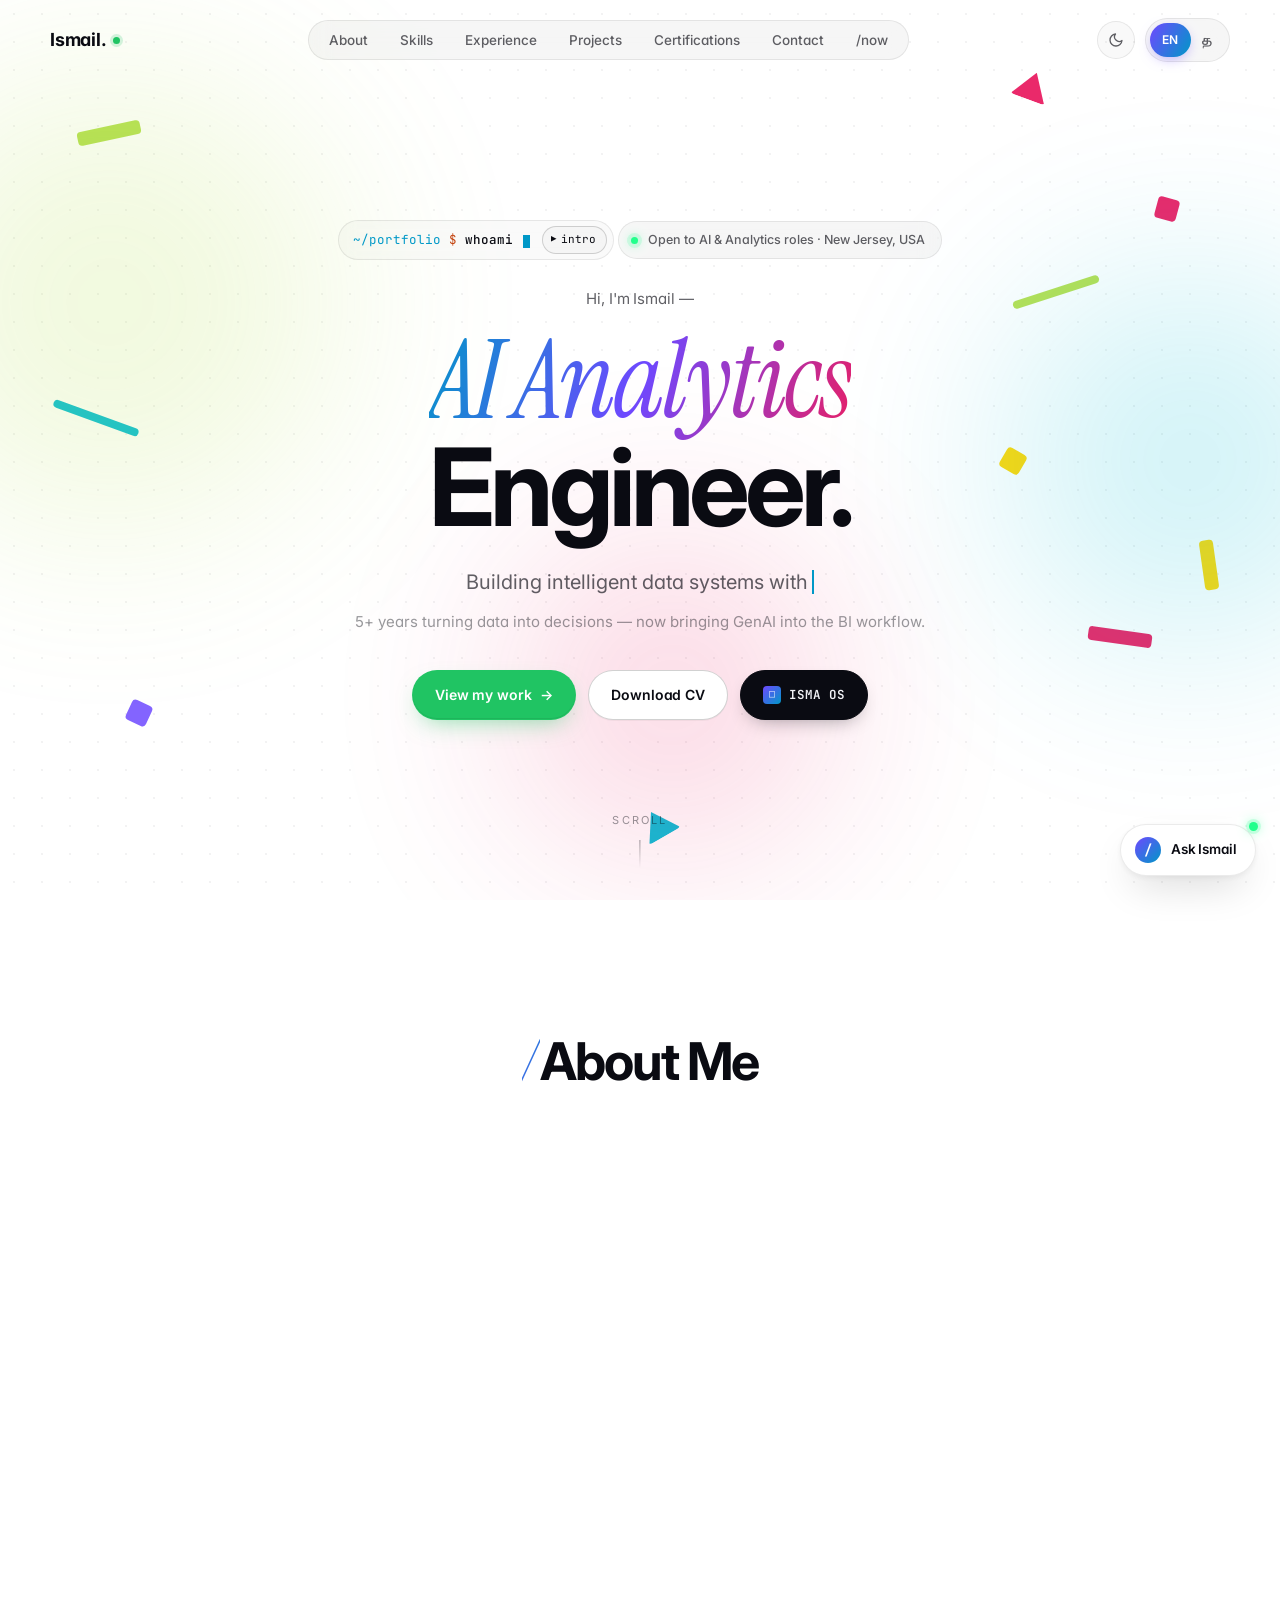
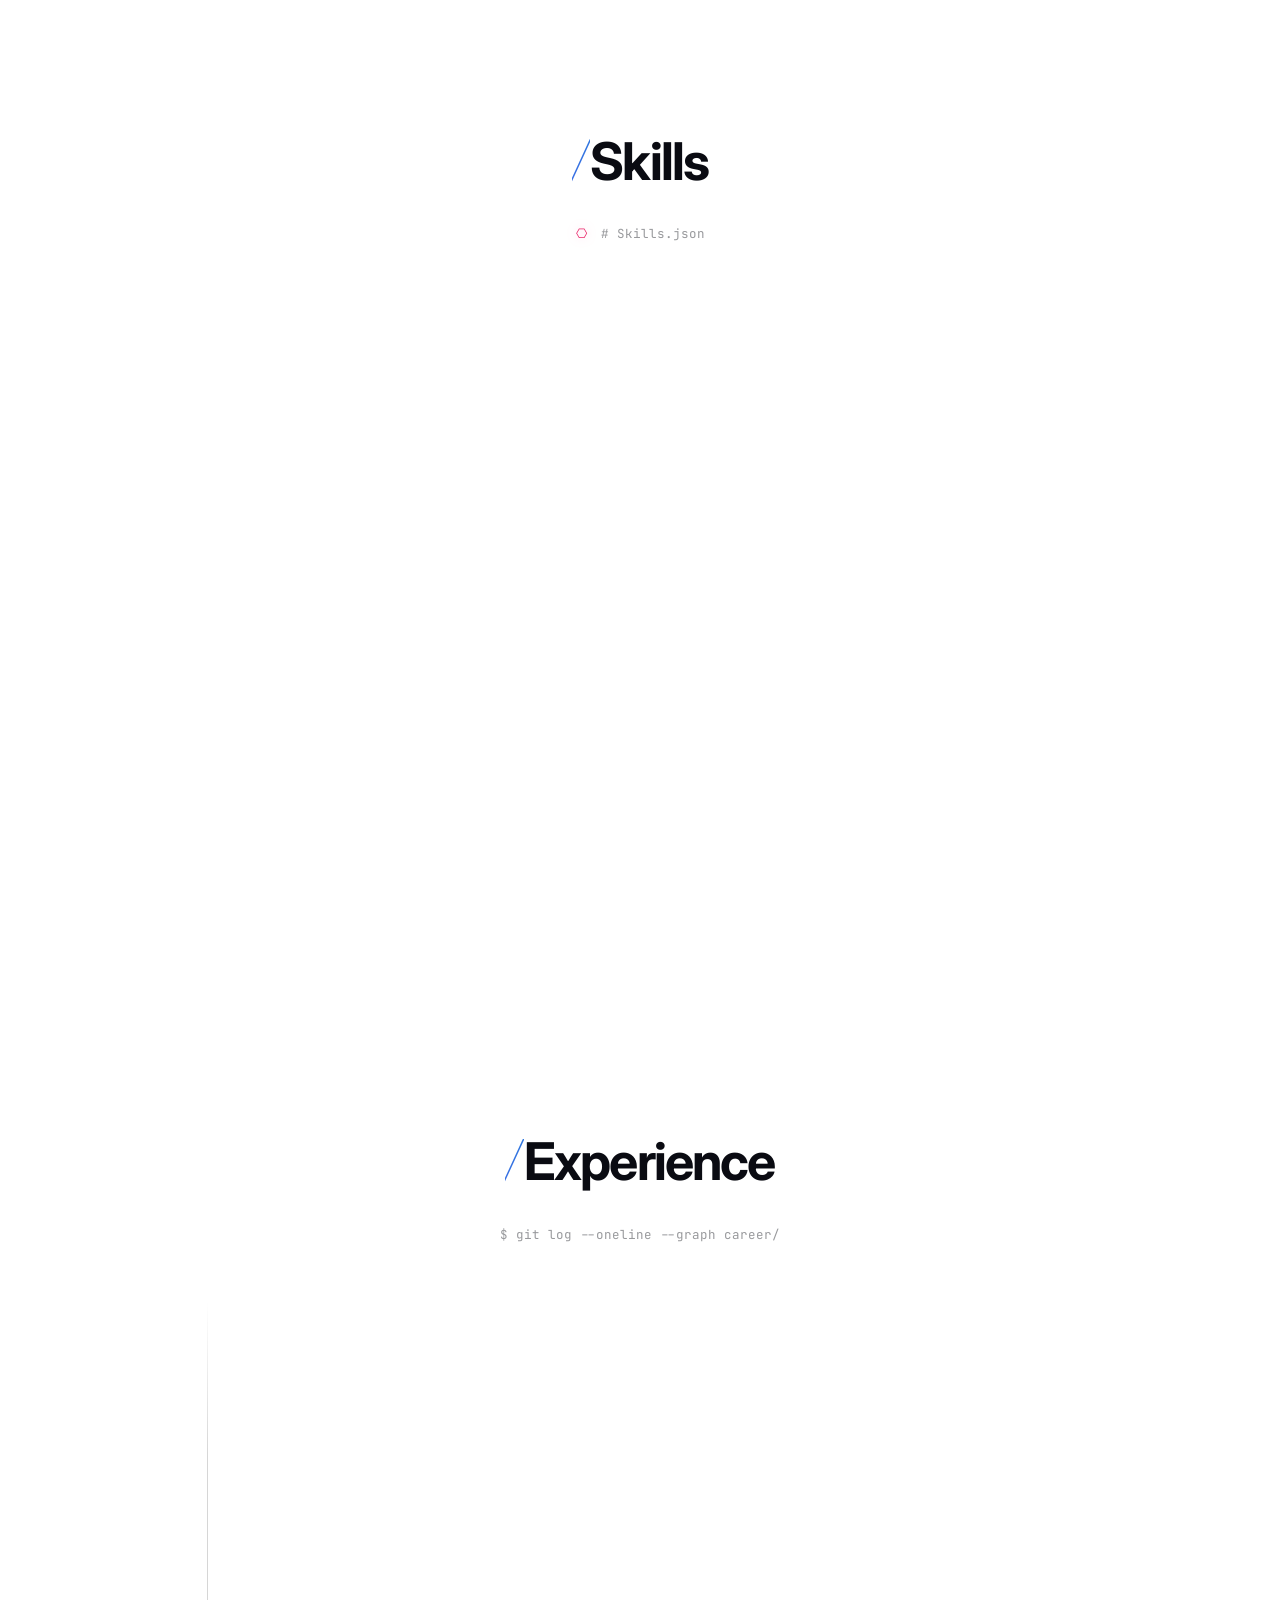
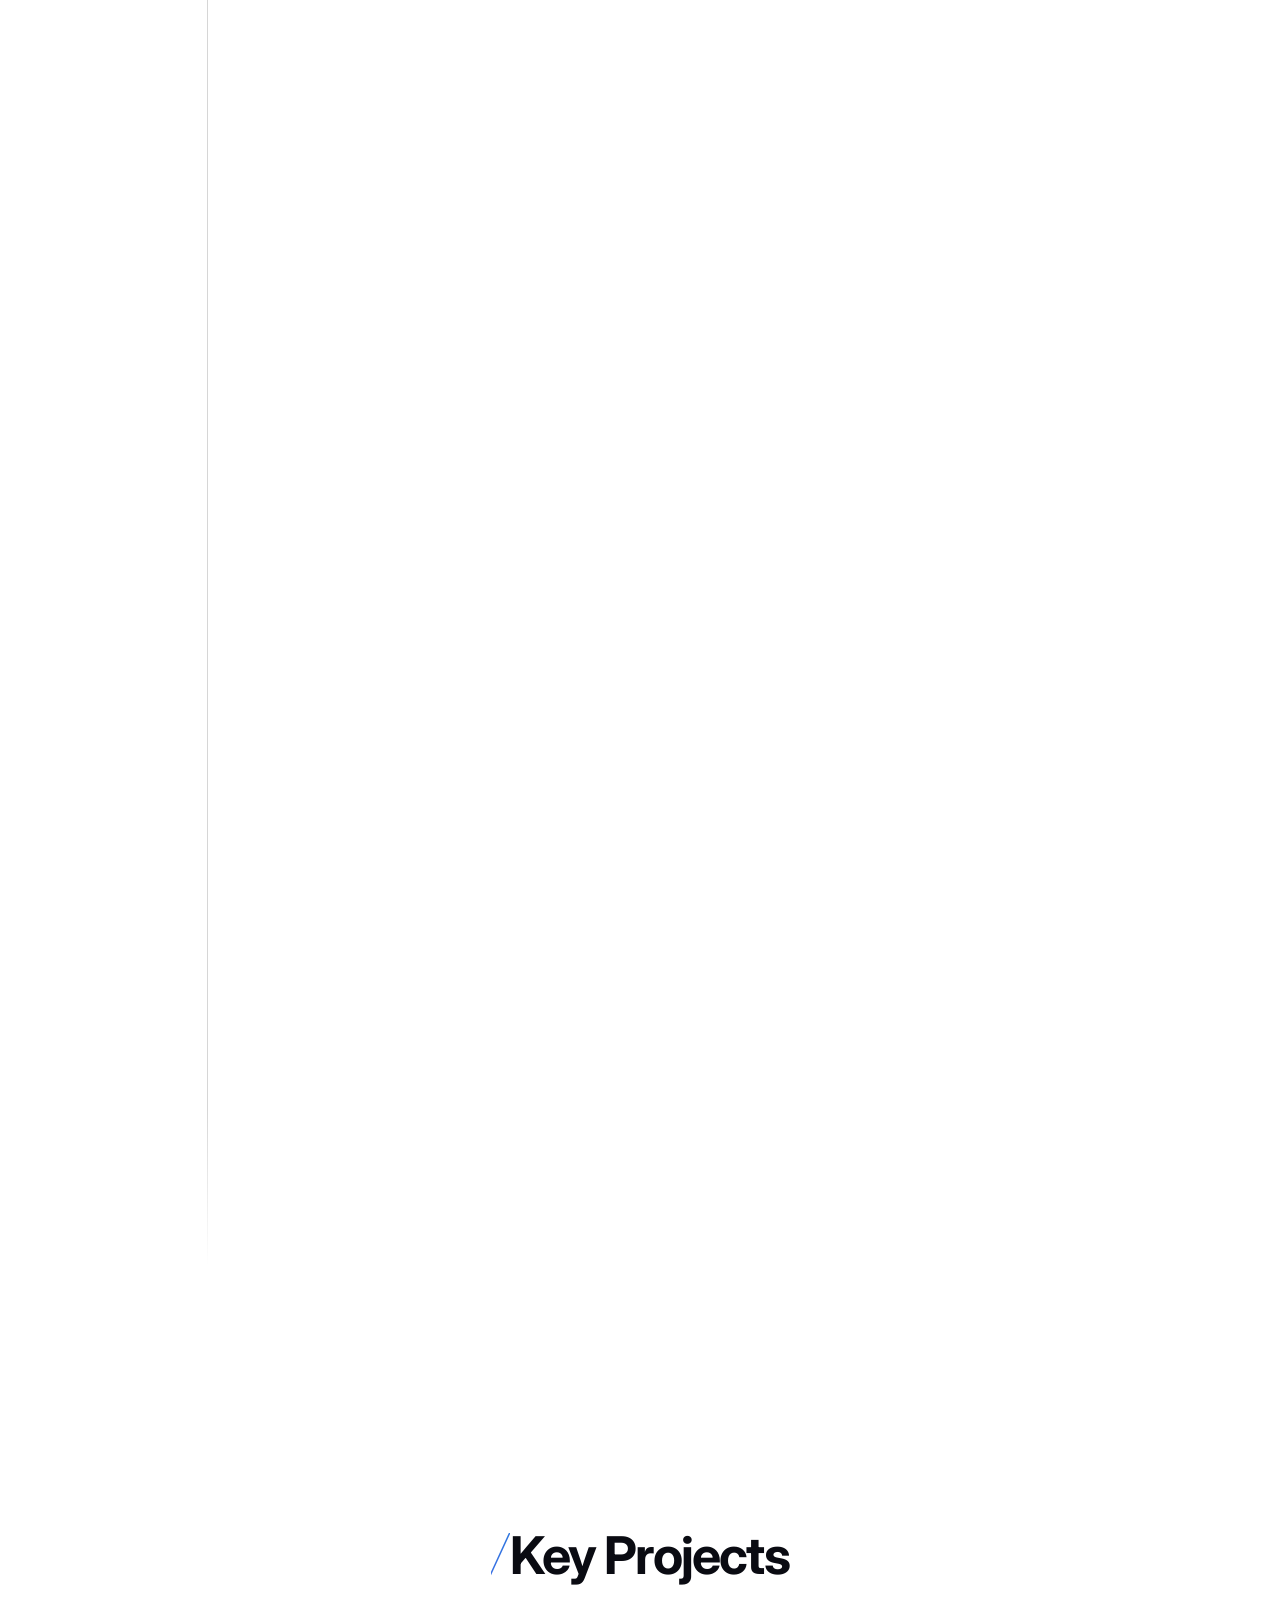
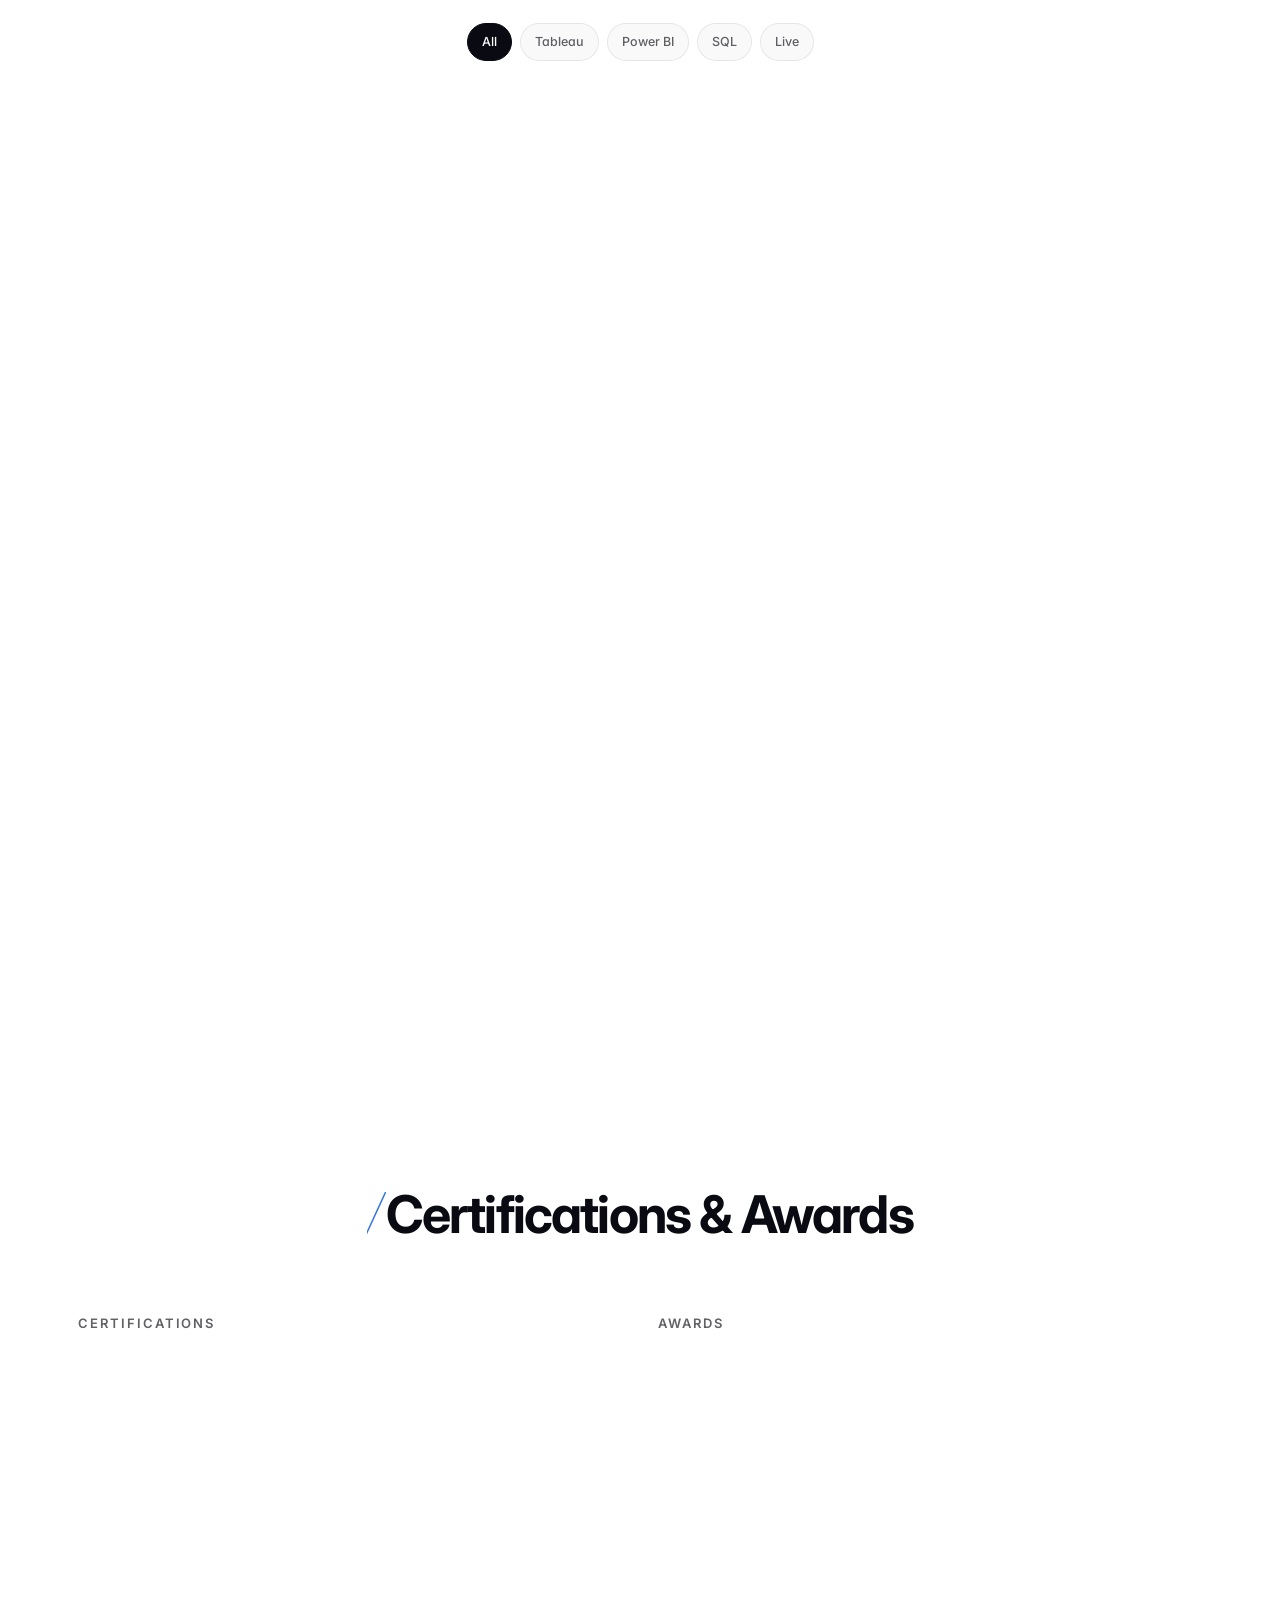
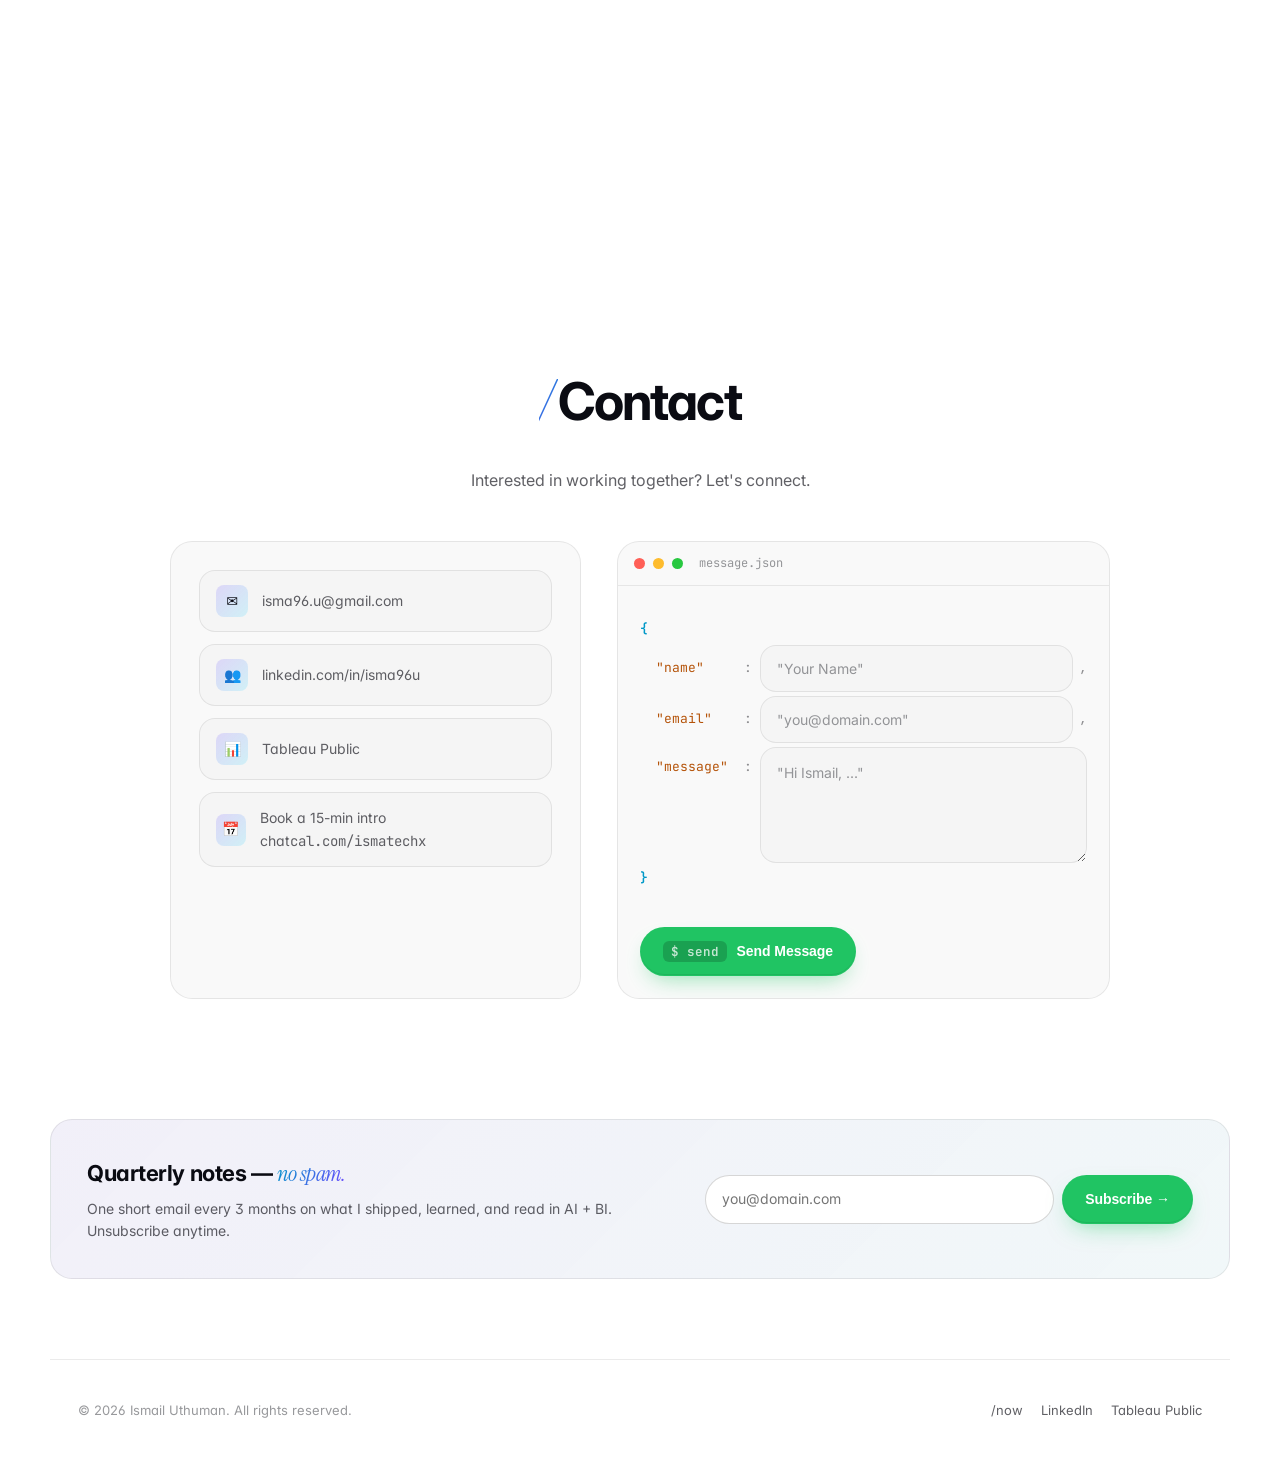
==== commit dd66983a: "Light theme + dark toggle, ISMA OS redesign, Cmd+K palette, /now page, polish pass - Light theme by " ====
--- a/index.html
+++ b/index.html
@@ -23,9 +23,23 @@
   <link rel="preconnect" href="https://fonts.googleapis.com" />
   <link rel="preconnect" href="https://fonts.gstatic.com" crossorigin />
   <link href="https://fonts.googleapis.com/css2?family=Inter:wght@400;500;600;700;800&family=Instrument+Serif:ital@0;1&family=JetBrains+Mono:wght@400;500;600&display=swap" rel="stylesheet" />
-  <link rel="stylesheet" href="css/style.css?v=21" />
+  <link rel="stylesheet" href="css/style.css?v=30" />
 </head>
 <body>
+
+  <!-- DECORATIVE COLOR BLOCKS -->
+  <div class="color-blocks" aria-hidden="true">
+    <span class="cb cb--lime cb--rect"     style="top:14%; left:6%;  transform:rotate(-12deg)"></span>
+    <span class="cb cb--magenta cb--sq"    style="top:22%; right:8%; transform:rotate(15deg)"></span>
+    <span class="cb cb--cyan cb--bar"      style="top:46%; left:4%;  transform:rotate(20deg)"></span>
+    <span class="cb cb--yellow cb--tall"   style="top:60%; right:5%; transform:rotate(-8deg)"></span>
+    <span class="cb cb--violet cb--sq"     style="top:78%; left:10%; transform:rotate(25deg)"></span>
+    <span class="cb cb--tri cb--magenta"   style="top:8%;  right:18%;transform:rotate(20deg)"></span>
+    <span class="cb cb--tri cb--cyan"      style="top:90%; left:50%; transform:rotate(-30deg)"></span>
+    <span class="cb cb--lime cb--bar"      style="top:32%; right:14%;transform:rotate(-18deg)"></span>
+    <span class="cb cb--yellow cb--sq"     style="top:50%; right:20%;transform:rotate(30deg)"></span>
+    <span class="cb cb--magenta cb--rect"  style="top:70%; right:10%;transform:rotate(8deg)"></span>
+  </div>
 
   <!-- NAV -->
   <header>
@@ -38,8 +52,18 @@
         <li><a href="#projects" data-i18n="nav.projects">Projects</a></li>
         <li><a href="#certifications" data-i18n="nav.certifications">Certifications</a></li>
         <li><a href="#contact" data-i18n="nav.contact">Contact</a></li>
+        <li><a href="now.html" data-i18n="nav.now">/now</a></li>
       </ul>
       <div class="nav-right">
+        <button type="button" class="theme-toggle" id="theme-toggle" aria-label="Toggle dark mode" title="Toggle dark mode">
+          <svg class="theme-ic theme-ic--sun"  viewBox="0 0 24 24" fill="none" stroke="currentColor" stroke-width="2" stroke-linecap="round" stroke-linejoin="round">
+            <circle cx="12" cy="12" r="4"/>
+            <path d="M12 2v2M12 20v2M4.93 4.93l1.41 1.41M17.66 17.66l1.41 1.41M2 12h2M20 12h2M4.93 19.07l1.41-1.41M17.66 6.34l1.41-1.41"/>
+          </svg>
+          <svg class="theme-ic theme-ic--moon" viewBox="0 0 24 24" fill="none" stroke="currentColor" stroke-width="2" stroke-linecap="round" stroke-linejoin="round">
+            <path d="M21 12.79A9 9 0 1 1 11.21 3 7 7 0 0 0 21 12.79z"/>
+          </svg>
+        </button>
         <div class="lang-toggle" role="group" aria-label="Language">
           <button type="button" class="lang-btn active" data-lang="en" aria-pressed="true">EN</button>
           <button type="button" class="lang-btn" data-lang="ta" aria-pressed="false" lang="ta">த</button>
@@ -62,6 +86,10 @@
         <span class="term-prompt">~/portfolio</span>
         <span class="term-sep">$</span>
         <span class="term-cmd" data-i18n="hero.term">whoami</span><span class="term-blink"></span>
+        <button type="button" class="hero-audio" id="hero-audio" aria-label="Hear a short intro">
+          <span class="hero-audio-ic">▶</span>
+          <span class="hero-audio-label">intro</span>
+        </button>
       </div>
       <div class="hero-badge">
         <span class="hero-badge-dot"></span>
@@ -85,7 +113,7 @@
         <a href="Ismail_resume.pdf" class="btn btn-outline" download data-i18n="hero.cta2">Download CV</a>
         <a href="desktop.html" class="btn btn-desktop">
           <span class="btn-desktop-icon" aria-hidden="true">&#9633;</span>
-          <span data-i18n="hero.cta3">Desktop view</span>
+          <span data-i18n="hero.cta3">ISMA OS</span>
         </a>
       </div>
     </div>
@@ -137,7 +165,7 @@
 
       <div class="sphere-wrap reveal">
         <svg class="sphere-wire" id="sphere-wire" viewBox="-200 -200 400 400" aria-hidden="true">
-          <g id="sphere-wire-g" fill="none" stroke="#7C5CFF" stroke-width="0.4" stroke-linecap="round"></g>
+          <g id="sphere-wire-g" fill="none" stroke="#6E48FF" stroke-width="1.3" stroke-linecap="round"></g>
         </svg>
         <div class="sphere" id="skill-sphere">
           <!-- AI / GenAI -->
@@ -329,9 +357,16 @@
   <section id="projects">
     <div class="container">
       <h2 class="section-title" data-i18n="proj.title">Key Projects</h2>
+      <div class="proj-filters" role="tablist" aria-label="Filter projects">
+        <button class="proj-chip active" data-filter="all">All</button>
+        <button class="proj-chip" data-filter="tableau">Tableau</button>
+        <button class="proj-chip" data-filter="powerbi">Power BI</button>
+        <button class="proj-chip" data-filter="sql">SQL</button>
+        <button class="proj-chip" data-filter="live">Live</button>
+      </div>
       <div class="projects-grid">
 
-        <div class="project-card reveal">
+        <div class="project-card reveal" data-filter="tableau sql">
           <div class="project-banner project-banner--supply">
             <span class="project-num">01</span>
             <span class="project-icon">📦</span>
@@ -353,7 +388,7 @@
           </div>
         </div>
 
-        <div class="project-card reveal">
+        <div class="project-card reveal" data-filter="tableau">
           <div class="project-banner project-banner--health">
             <span class="project-num">02</span>
             <span class="project-icon">🌐</span>
@@ -373,7 +408,7 @@
           </div>
         </div>
 
-        <div class="project-card reveal">
+        <div class="project-card reveal" data-filter="powerbi sql">
           <div class="project-banner project-banner--cx">
             <span class="project-num">03</span>
             <span class="project-icon">🛡️</span>
@@ -393,7 +428,7 @@
           </div>
         </div>
 
-        <div class="project-card taxi-card reveal">
+        <div class="project-card taxi-card reveal" data-filter="tableau live">
           <div class="project-banner project-banner--taxi">
             <span class="project-num">04</span>
             <span class="project-icon">🚕</span>
@@ -416,7 +451,7 @@
           </div>
         </div>
 
-        <div class="project-card reveal">
+        <div class="project-card reveal" data-filter="tableau live">
           <div class="project-banner project-banner--happiness">
             <span class="project-num">05</span>
             <span class="project-icon">🌍</span>
@@ -448,6 +483,9 @@
     <div class="tableau-modal-overlay"></div>
     <div class="tableau-modal-box">
       <button class="tableau-modal-close" aria-label="Close">&times;</button>
+      <button class="tableau-modal-nav tableau-modal-nav--prev" aria-label="Previous dashboard">‹</button>
+      <button class="tableau-modal-nav tableau-modal-nav--next" aria-label="Next dashboard">›</button>
+      <div class="tableau-modal-counter mono"></div>
       <div class="tableau-modal-body">
         <div class='tableauPlaceholder' id='viz1771970012538' style='position:relative'>
           <noscript><a href='#'><img alt='Trip Analysis' src='https://public.tableau.com/static/images/NY/NYC_MavenTaxiChallenge/TripAnalysis/1_rss.png' style='border:none' /></a></noscript>
@@ -476,6 +514,9 @@
     <div class="tableau-modal-overlay"></div>
     <div class="tableau-modal-box">
       <button class="tableau-modal-close" aria-label="Close">&times;</button>
+      <button class="tableau-modal-nav tableau-modal-nav--prev" aria-label="Previous dashboard">‹</button>
+      <button class="tableau-modal-nav tableau-modal-nav--next" aria-label="Next dashboard">›</button>
+      <div class="tableau-modal-counter mono"></div>
       <div class="tableau-modal-body">
         <div class='tableauPlaceholder' id='viz1771976526694' style='position:relative'>
           <noscript><a href='#'><img alt='World Happiness Report 2022' src='https://public.tableau.com/static/images/Wo/WorldHappinessReport2022_16608085016760/WorldHappinessReport2022/1_rss.png' style='border:none' /></a></noscript>
@@ -596,6 +637,10 @@
             <span class="contact-icon">&#128202;</span>
             Tableau Public
           </a>
+          <a href="https://cal.com/ismatechx" class="contact-link contact-link--book" target="_blank" rel="noopener">
+            <span class="contact-icon">&#128197;</span>
+            <span>Book a 15-min intro chat<span class="contact-sub-line mono">cal.com/ismatechx</span></span>
+          </a>
         </div>
         <form class="contact-form contact-form--json">
           <div class="json-head">
@@ -628,14 +673,73 @@
     </div>
   </section>
 
+  <!-- NEWSLETTER -->
+  <section id="newsletter">
+    <div class="container nl-wrap">
+      <div class="nl-text">
+        <h3 class="nl-h">Quarterly notes &mdash; <span class="nl-it">no spam.</span></h3>
+        <p class="nl-sub">One short email every 3 months on what I shipped, learned, and read in AI + BI. Unsubscribe anytime.</p>
+      </div>
+      <form class="nl-form" id="nl-form">
+        <input type="email" name="email" placeholder="you@domain.com" required />
+        <button type="submit" class="btn">Subscribe →</button>
+      </form>
+    </div>
+  </section>
+
   <!-- FOOTER -->
   <footer>
     <p data-i18n="footer.rights">&copy; 2026 Ismail Uthuman. All rights reserved.</p>
     <div class="social-links">
+      <a href="now.html">/now</a>
       <a href="https://www.linkedin.com/in/isma96u/" target="_blank" rel="noopener">LinkedIn</a>
       <a href="https://public.tableau.com/app/profile/ismail4056" target="_blank" rel="noopener">Tableau Public</a>
     </div>
   </footer>
+
+  <!-- COMMAND PALETTE (Cmd+K) -->
+  <div class="cmdk" id="cmdk" role="dialog" aria-label="Command palette">
+    <div class="cmdk-overlay"></div>
+    <div class="cmdk-box">
+      <div class="cmdk-input-row">
+        <span class="cmdk-icon">⌕</span>
+        <input id="cmdk-input" type="text" placeholder="Search projects, skills, sections… or type a command" autocomplete="off" spellcheck="false" />
+        <kbd class="cmdk-esc">esc</kbd>
+      </div>
+      <div class="cmdk-list" id="cmdk-list"></div>
+      <div class="cmdk-foot mono">
+        <span><kbd>↑↓</kbd> navigate</span>
+        <span><kbd>↵</kbd> select</span>
+        <span><kbd>⌘K</kbd> · <kbd>Ctrl+K</kbd> to toggle</span>
+      </div>
+    </div>
+  </div>
+
+  <!-- TOAST -->
+  <div class="toast" id="toast" role="status" aria-live="polite">
+    <span class="toast-ic" id="toast-ic">✓</span>
+    <span id="toast-msg">Sent — I'll get back to you soon.</span>
+  </div>
+
+  <!-- KEYBOARD SHORTCUTS OVERLAY -->
+  <div class="kbd-help" id="kbd-help" role="dialog" aria-label="Keyboard shortcuts">
+    <div class="kbd-help-box">
+      <div class="kbd-head">
+        <h3>Keyboard shortcuts</h3>
+        <button class="kbd-close" aria-label="Close">×</button>
+      </div>
+      <dl class="kbd-list">
+        <div><dt><kbd>/</kbd></dt><dd>Open Ask Ismail</dd></div>
+        <div><dt><kbd>t</kbd></dt><dd>Toggle light / dark</dd></div>
+        <div><dt><kbd>g</kbd> then <kbd>p</kbd></dt><dd>Jump to Projects</dd></div>
+        <div><dt><kbd>g</kbd> then <kbd>s</kbd></dt><dd>Jump to Skills</dd></div>
+        <div><dt><kbd>g</kbd> then <kbd>e</kbd></dt><dd>Jump to Experience</dd></div>
+        <div><dt><kbd>g</kbd> then <kbd>c</kbd></dt><dd>Jump to Contact</dd></div>
+        <div><dt><kbd>?</kbd></dt><dd>Show this help</dd></div>
+        <div><dt><kbd>Esc</kbd></dt><dd>Close any panel</dd></div>
+      </dl>
+    </div>
+  </div>
 
   <!-- ASK ISMAIL AI -->
   <button class="ai-fab" id="ai-fab" aria-label="Ask Ismail">
--- a/css/style.css
+++ b/css/style.css
@@ -6,49 +6,167 @@
 :root {
   --font-mono: 'JetBrains Mono', ui-monospace, SFMono-Regular, Menlo, monospace;
 
-  /* syntax */
-  --syn-key:    #FFB86B;   /* commit, "key" */
-  --syn-hash:   #FFCC66;   /* commit hash */
+  /* syntax (light) */
+  --syn-key:    #C2410C;
+  --syn-hash:   #B45309;
   --syn-branch: #7C5CFF;
-  --syn-string: #6DE6B5;
-  --syn-meta:   #00D4FF;
-  --syn-punc:   rgba(242,243,247,0.45);
-
-  /* surfaces */
+  --syn-string: #047857;
+  --syn-meta:   #0284C7;
+  --syn-punc:   rgba(10,11,18,0.45);
+
+  /* surfaces — LIGHT THEME */
+  --bg:           #FFFFFF;
+  --bg-2:         #F6F7F9;
+  --surface:      rgba(0,0,0,0.025);
+  --surface-2:    rgba(0,0,0,0.05);
+  --border:       rgba(0,0,0,0.08);
+  --border-2:     rgba(0,0,0,0.16);
+
+  /* text */
+  --text:         #0A0B12;
+  --text-muted:   rgba(10,11,18,0.65);
+  --text-dim:     rgba(10,11,18,0.42);
+
+  /* accent gradient (kept, tuned for contrast on white) */
+  --grad-1:       #6E48FF;
+  --grad-2:       #0098C7;
+  --grad-3:       #E91E63;
+  --accent:       #6E48FF;
+  --accent-soft:  rgba(110,72,255,0.12);
+
+  /* playful color blocks (inspired by AI-event aesthetics) */
+  --block-lime:    #B4E04D;
+  --block-magenta: #E91E63;
+  --block-cyan:    #00BCD4;
+  --block-yellow:  #FFD600;
+  --block-violet:  #7C5CFF;
+
+  /* CTA — vivid green */
+  --cta:          #20C463;
+  --cta-dark:     #18A352;
+
+  /* shape */
+  --r-sm: 10px;
+  --r-md: 16px;
+  --r-lg: 22px;
+  --r-xl: 32px;
+
+  --max: 1180px;
+
+  --font-sans: 'Inter', system-ui, -apple-system, Segoe UI, Roboto, sans-serif;
+  --font-display: 'Instrument Serif', 'Times New Roman', serif;
+
+  --shadow-glow: 0 0 0 1px rgba(0,0,0,0.04), 0 30px 80px -30px rgba(110,72,255,0.18);
+  --shadow-card: 0 1px 0 rgba(0,0,0,0.04), 0 10px 30px -12px rgba(0,0,0,0.10);
+}
+
+/* ============================================================
+   DARK MODE — overrides
+   ============================================================ */
+html[data-theme="dark"] {
   --bg:           #07080C;
   --bg-2:         #0B0D14;
   --surface:      rgba(255,255,255,0.035);
   --surface-2:    rgba(255,255,255,0.06);
   --border:       rgba(255,255,255,0.08);
-  --border-2:     rgba(255,255,255,0.14);
-
-  /* text */
+  --border-2:     rgba(255,255,255,0.16);
   --text:         #F2F3F7;
   --text-muted:   rgba(242,243,247,0.62);
   --text-dim:     rgba(242,243,247,0.42);
-
-  /* accents (AI gradient) */
+  --syn-key:      #FFB86B;
+  --syn-hash:     #FFCC66;
+  --syn-string:   #6DE6B5;
+  --syn-meta:     #00D4FF;
+  --syn-punc:     rgba(242,243,247,0.45);
   --grad-1:       #7C5CFF;
   --grad-2:       #00D4FF;
   --grad-3:       #FF6FB5;
   --accent:       #8B7BFF;
   --accent-soft:  rgba(139,123,255,0.16);
-
-  /* shape */
-  --r-sm: 10px;
-  --r-md: 16px;
-  --r-lg: 22px;
-  --r-xl: 32px;
-
-  --max: 1180px;
-
-  --font-sans: 'Inter', system-ui, -apple-system, Segoe UI, Roboto, sans-serif;
-  --font-display: 'Instrument Serif', 'Times New Roman', serif;
-
-  --shadow-glow: 0 0 0 1px rgba(255,255,255,0.04), 0 30px 80px -30px rgba(124,92,255,0.25);
-}
+  --shadow-card:  0 0 0 1px rgba(255,255,255,0.04), 0 20px 60px -25px rgba(0,0,0,0.7);
+}
+/* dot-grid: white dots on dark */
+html[data-theme="dark"] body::before {
+  background-image: radial-gradient(rgba(255,255,255,0.045) 1px, transparent 1px);
+}
+/* scrolled nav: dark */
+html[data-theme="dark"] header.scrolled {
+  background: rgba(7,8,12,0.65);
+}
+/* color-block decorations: softer in dark */
+html[data-theme="dark"] .color-blocks { opacity: 0.55; }
+/* outline button: dark glass */
+html[data-theme="dark"] .btn-outline {
+  background: rgba(255,255,255,0.04);
+  border: 1px solid var(--border-2);
+  color: var(--text);
+  box-shadow: none;
+}
+html[data-theme="dark"] .btn-outline:hover {
+  background: rgba(255,255,255,0.08);
+  border-color: rgba(255,255,255,0.22);
+}
+/* desktop-view button: dark glass with violet accent */
+html[data-theme="dark"] .btn-desktop {
+  background:
+    linear-gradient(135deg, rgba(124,92,255,0.10), rgba(0,212,255,0.06)),
+    rgba(11,13,20,0.6);
+  border: 1px solid rgba(124,92,255,0.35);
+  color: var(--text);
+  box-shadow: 0 10px 30px -14px rgba(124,92,255,0.5);
+}
+/* AI fab + panel: dark */
+html[data-theme="dark"] .ai-fab {
+  background:
+    linear-gradient(135deg, rgba(124,92,255,0.20), rgba(0,212,255,0.10)),
+    rgba(11,13,20,0.85);
+  border-color: rgba(124,92,255,0.45);
+  color: var(--text);
+  box-shadow: 0 20px 50px -15px rgba(124,92,255,0.55);
+}
+html[data-theme="dark"] .ai-panel {
+  background: rgba(11,13,20,0.92);
+  border-color: var(--border-2);
+  box-shadow: 0 40px 100px -20px rgba(0,0,0,0.8), 0 0 0 1px rgba(124,92,255,0.18);
+}
+html[data-theme="dark"] .ai-msg--user .ai-bubble {
+  background: linear-gradient(135deg, rgba(124,92,255,0.25), rgba(0,212,255,0.15));
+  border-color: rgba(124,92,255,0.35);
+  color: var(--text);
+}
+html[data-theme="dark"] .ai-msg--bot .ai-bubble {
+  background: rgba(255,255,255,0.04);
+  border-color: var(--border);
+  color: var(--text);
+}
+/* skills sphere wireframe: cyan in dark for contrast */
+html[data-theme="dark"] #sphere-wire-g { stroke: #7C5CFF; }
+/* logo dot: cyan in dark */
+html[data-theme="dark"] .logo::after {
+  background: var(--grad-2);
+  box-shadow: 0 0 0 3px rgba(0,212,255,0.20);
+}
+/* primary button: keep green CTA — still pops on dark */
 
 * { box-sizing: border-box; margin: 0; padding: 0; }
+
+/* ============================================================
+   REDUCED MOTION
+   ============================================================ */
+@media (prefers-reduced-motion: reduce) {
+  *, *::before, *::after {
+    animation-duration: 0.01ms !important;
+    animation-iteration-count: 1 !important;
+    transition-duration: 0.01ms !important;
+    scroll-behavior: auto !important;
+  }
+  .hero-content > * { opacity: 1 !important; transform: none !important; filter: none !important; }
+  .hero-orb { animation: none !important; }
+  .float-card { animation: none !important; }
+  .typewriter { border-right-color: transparent !important; animation: none !important; }
+  .ai-fab-spark, .hero-badge-dot { animation: none !important; }
+  .sphere-wire-g { animation: none !important; }
+}
 
 html { scroll-behavior: smooth; }
 
@@ -63,32 +181,47 @@
   font-feature-settings: "cv11", "ss01";
 }
 
-/* page-wide gradient mesh background */
+/* very subtle dot grid (light) */
 body::before {
   content: "";
-  position: fixed; inset: -20% -20% auto -20%;
-  height: 100vh;
-  background:
-    radial-gradient(40% 50% at 20% 20%, rgba(124,92,255,0.25), transparent 60%),
-    radial-gradient(35% 45% at 80% 10%, rgba(0,212,255,0.18), transparent 60%),
-    radial-gradient(40% 50% at 60% 90%, rgba(255,111,181,0.14), transparent 60%);
-  filter: blur(40px);
+  position: fixed; inset: 0;
+  background-image: radial-gradient(rgba(10,11,18,0.05) 1px, transparent 1px);
+  background-size: 28px 28px;
   pointer-events: none;
   z-index: 0;
 }
-
-body::after {
-  content: "";
+body::after { display: none; }
+
+/* scattered color blocks (decorative, fixed) */
+.color-blocks {
   position: fixed; inset: 0;
-  background-image:
-    linear-gradient(rgba(255,255,255,0.025) 1px, transparent 1px),
-    linear-gradient(90deg, rgba(255,255,255,0.025) 1px, transparent 1px);
-  background-size: 60px 60px;
-  mask-image: radial-gradient(ellipse 80% 60% at 50% 30%, #000 30%, transparent 75%);
-  -webkit-mask-image: radial-gradient(ellipse 80% 60% at 50% 30%, #000 30%, transparent 75%);
   pointer-events: none;
   z-index: 0;
-}
+  overflow: hidden;
+}
+.color-blocks span {
+  position: absolute;
+  display: block;
+}
+.cb { border-radius: 4px; opacity: 0.95; }
+.cb--lime    { background: var(--block-lime); }
+.cb--magenta { background: var(--block-magenta); }
+.cb--cyan    { background: var(--block-cyan); }
+.cb--yellow  { background: var(--block-yellow); }
+.cb--violet  { background: var(--block-violet); }
+.cb--rect    { width: 64px; height: 14px; }
+.cb--sq      { width: 22px; height: 22px; }
+.cb--bar     { width: 90px; height: 8px; }
+.cb--tall    { width: 14px; height: 50px; }
+.cb--tri {
+  width: 0; height: 0;
+  border-left: 18px solid transparent;
+  border-right: 18px solid transparent;
+  background: transparent;
+}
+.cb--tri.cb--lime    { border-bottom: 28px solid var(--block-lime); }
+.cb--tri.cb--magenta { border-bottom: 28px solid var(--block-magenta); }
+.cb--tri.cb--cyan    { border-bottom: 28px solid var(--block-cyan); }
 
 img { max-width: 100%; display: block; }
 a { color: inherit; text-decoration: none; }
@@ -112,7 +245,7 @@
 }
 header.scrolled {
   padding: 12px 28px;
-  background: rgba(7,8,12,0.65);
+  background: rgba(255,255,255,0.85);
   backdrop-filter: blur(14px) saturate(140%);
   -webkit-backdrop-filter: blur(14px) saturate(140%);
   border-bottom: 1px solid var(--border);
@@ -128,15 +261,23 @@
   font-size: 18px;
   font-weight: 700;
   letter-spacing: -0.01em;
-  background: linear-gradient(120deg, #fff 30%, var(--grad-2) 90%);
-  -webkit-background-clip: text; background-clip: text;
-  color: transparent;
+  color: var(--text);
+}
+.logo::after {
+  content: "";
+  display: inline-block;
+  width: 7px; height: 7px;
+  border-radius: 50%;
+  background: var(--cta);
+  margin-left: 6px;
+  vertical-align: middle;
+  box-shadow: 0 0 0 3px rgba(32,196,99,0.18);
 }
 
 .nav-links {
   list-style: none;
   display: flex; gap: 4px;
-  background: rgba(255,255,255,0.04);
+  background: rgba(0,0,0,0.035);
   border: 1px solid var(--border);
   border-radius: 999px;
   padding: 6px;
@@ -149,12 +290,75 @@
   color: var(--text-muted);
   padding: 8px 14px;
   border-radius: 999px;
-  transition: color .2s ease, background .2s ease;
+  transition: color .2s ease;
+  position: relative;
+}
+.nav-links a::after {
+  content: "";
+  position: absolute;
+  left: 14px; right: 14px;
+  bottom: 4px;
+  height: 2px;
+  border-radius: 2px;
+  background: linear-gradient(90deg, var(--grad-1), var(--grad-2));
+  transform: scaleX(0);
+  transform-origin: left center;
+  transition: transform .25s cubic-bezier(0.2, 0.8, 0.2, 1);
 }
 .nav-links a:hover { color: var(--text); }
-.nav-links a.active {
-  color: var(--text);
-  background: rgba(255,255,255,0.07);
+.nav-links a:hover::after { transform: scaleX(0.5); transform-origin: center; }
+.nav-links a.active { color: var(--text); background: transparent; }
+.nav-links a.active::after { transform: scaleX(1); }
+
+/* focus-visible — accessible keyboard ring */
+:focus-visible {
+  outline: 2px solid var(--grad-1);
+  outline-offset: 2px;
+  border-radius: 4px;
+}
+.btn:focus-visible, .btn-outline:focus-visible, .btn-desktop:focus-visible {
+  outline-offset: 3px;
+  border-radius: 999px;
+}
+.skill-node:focus-visible, .lang-btn:focus-visible, .theme-toggle:focus-visible {
+  outline-offset: 3px;
+}
+
+/* toast notification */
+.toast {
+  position: fixed;
+  bottom: 24px; left: 50%;
+  transform: translateX(-50%) translateY(20px);
+  z-index: 250;
+  display: inline-flex; align-items: center; gap: 10px;
+  padding: 12px 18px 12px 14px;
+  border-radius: 999px;
+  background: #fff;
+  color: var(--text);
+  font-size: 13.5px;
+  font-weight: 500;
+  border: 1px solid var(--border);
+  box-shadow: 0 18px 40px -12px rgba(0,0,0,0.18), 0 2px 6px rgba(0,0,0,0.06);
+  opacity: 0;
+  pointer-events: none;
+  transition: opacity .25s ease, transform .25s cubic-bezier(0.2,0.8,0.2,1);
+}
+.toast.show { opacity: 1; transform: translateX(-50%) translateY(0); pointer-events: auto; }
+.toast-ic {
+  width: 22px; height: 22px;
+  border-radius: 50%;
+  display: grid; place-items: center;
+  background: var(--cta);
+  color: #fff;
+  font-weight: 700;
+  font-size: 13px;
+  line-height: 1;
+}
+.toast--err .toast-ic { background: #ff6f7c; }
+html[data-theme="dark"] .toast {
+  background: rgba(11,13,20,0.95);
+  border-color: var(--border-2);
+  color: var(--text);
 }
 
 .menu-toggle {
@@ -171,10 +375,37 @@
 .nav-right {
   display: flex; align-items: center; gap: 10px;
 }
+
+.theme-toggle {
+  width: 38px; height: 38px;
+  display: inline-grid; place-items: center;
+  border-radius: 50%;
+  border: 1px solid var(--border);
+  background: var(--surface);
+  color: var(--text-muted);
+  cursor: pointer;
+  font: inherit;
+  transition: color .2s, border-color .2s, background .2s, transform .15s;
+}
+.theme-toggle:hover {
+  color: var(--text);
+  border-color: var(--border-2);
+  background: var(--surface-2);
+}
+.theme-toggle:active { transform: scale(0.92); }
+.theme-ic {
+  width: 16px; height: 16px;
+  position: absolute;
+  transition: opacity .2s ease, transform .25s ease;
+}
+.theme-ic--moon { opacity: 1; transform: rotate(0); }
+.theme-ic--sun  { opacity: 0; transform: rotate(-90deg); }
+html[data-theme="dark"] .theme-ic--moon { opacity: 0; transform: rotate(90deg); }
+html[data-theme="dark"] .theme-ic--sun  { opacity: 1; transform: rotate(0); }
 .lang-toggle {
   display: inline-flex;
   padding: 4px;
-  background: rgba(255,255,255,0.04);
+  background: rgba(0,0,0,0.035);
   border: 1px solid var(--border);
   border-radius: 999px;
   backdrop-filter: blur(10px);
@@ -222,48 +453,46 @@
   cursor: pointer;
   border: 1px solid transparent;
   transition: transform .2s ease, box-shadow .25s ease, background .2s ease, border-color .2s ease;
-  background: linear-gradient(120deg, var(--grad-1), var(--grad-2));
+  background: var(--cta);
   color: #fff;
-  box-shadow: 0 10px 30px -10px rgba(124,92,255,0.55), inset 0 1px 0 rgba(255,255,255,0.2);
+  box-shadow: 0 10px 24px -10px rgba(32,196,99,0.55), inset 0 -1px 0 rgba(0,0,0,0.08);
 }
 .btn:hover {
+  background: var(--cta-dark);
   transform: translateY(-1px);
-  box-shadow: 0 14px 40px -10px rgba(124,92,255,0.75), inset 0 1px 0 rgba(255,255,255,0.25);
+  box-shadow: 0 14px 30px -10px rgba(32,196,99,0.6);
 }
 .btn-arrow { transition: transform .2s ease; display: inline-block; }
 .btn:hover .btn-arrow { transform: translateX(3px); }
 
 .btn-outline {
-  background: rgba(255,255,255,0.04);
-  border: 1px solid var(--border-2);
-  color: var(--text);
-  box-shadow: none;
+  background: #fff;
+  border: 1px solid rgba(0,0,0,0.18);
+  color: var(--text);
+  box-shadow: 0 1px 0 rgba(0,0,0,0.04);
 }
 .btn-outline:hover {
-  background: rgba(255,255,255,0.08);
-  border-color: rgba(255,255,255,0.22);
+  background: #fff;
+  border-color: rgba(0,0,0,0.35);
+  transform: translateY(-1px);
 }
 
 .btn-sm { padding: 9px 14px; font-size: 12.5px; }
 
 .btn-desktop {
-  background:
-    linear-gradient(135deg, rgba(124,92,255,0.10), rgba(0,212,255,0.06)),
-    rgba(11,13,20,0.6);
-  border: 1px solid rgba(124,92,255,0.35);
-  color: var(--text);
+  background: #0A0B12;
+  border: 1px solid #0A0B12;
+  color: #F2F3F7;
   font-family: var(--font-mono);
   font-size: 12.5px;
   letter-spacing: 0;
-  box-shadow: 0 10px 30px -14px rgba(124,92,255,0.5), inset 0 1px 0 rgba(255,255,255,0.08);
+  box-shadow: 0 8px 20px -10px rgba(10,11,18,0.45);
   position: relative;
 }
 .btn-desktop:hover {
-  border-color: var(--grad-2);
-  background:
-    linear-gradient(135deg, rgba(124,92,255,0.18), rgba(0,212,255,0.10)),
-    rgba(11,13,20,0.6);
-  box-shadow: 0 14px 36px -10px rgba(0,212,255,0.45), inset 0 1px 0 rgba(255,255,255,0.10);
+  background: #1A1B25;
+  border-color: #1A1B25;
+  box-shadow: 0 12px 26px -10px rgba(10,11,18,0.55);
 }
 .btn-desktop-icon {
   display: inline-grid; place-items: center;
@@ -289,15 +518,15 @@
 .hero-orb {
   position: absolute;
   border-radius: 50%;
-  filter: blur(90px);
-  opacity: 0.55;
+  filter: blur(100px);
+  opacity: 0.18;
   pointer-events: none;
   z-index: 0;
   animation: float 14s ease-in-out infinite;
 }
-.hero-orb--1 { width: 460px; height: 460px; top: 8%;  left: -120px; background: var(--grad-1); }
-.hero-orb--2 { width: 380px; height: 380px; top: 30%; right: -100px; background: var(--grad-2); animation-delay: -5s; }
-.hero-orb--3 { width: 320px; height: 320px; bottom: 5%; left: 40%; background: var(--grad-3); animation-delay: -9s; }
+.hero-orb--1 { width: 460px; height: 460px; top: 8%;  left: -120px; background: var(--block-lime); }
+.hero-orb--2 { width: 380px; height: 380px; top: 30%; right: -100px; background: var(--block-cyan); animation-delay: -5s; }
+.hero-orb--3 { width: 320px; height: 320px; bottom: 5%; left: 40%; background: var(--block-magenta); animation-delay: -9s; }
 
 @keyframes float {
   0%, 100% { transform: translate(0,0) scale(1); }
@@ -311,11 +540,28 @@
   text-align: center;
 }
 
+/* hero entry animation */
+@keyframes heroFadeUp {
+  from { opacity: 0; transform: translateY(18px); filter: blur(4px); }
+  to   { opacity: 1; transform: none;             filter: blur(0); }
+}
+.hero-content > * {
+  opacity: 0;
+  animation: heroFadeUp 0.75s cubic-bezier(0.2, 0.8, 0.2, 1) forwards;
+}
+.hero-content > .hero-term     { animation-delay: 0.05s; }
+.hero-content > .hero-badge    { animation-delay: 0.15s; }
+.hero-content > .hero-greeting { animation-delay: 0.25s; }
+.hero-content > h1             { animation-delay: 0.35s; }
+.hero-content > .hero-tagline  { animation-delay: 0.55s; }
+.hero-content > .hero-sub      { animation-delay: 0.70s; }
+.hero-content > .hero-btns     { animation-delay: 0.85s; }
+
 .hero-badge {
   display: inline-flex; align-items: center; gap: 10px;
   padding: 8px 16px 8px 12px;
   border-radius: 999px;
-  background: rgba(255,255,255,0.04);
+  background: rgba(0,0,0,0.035);
   border: 1px solid var(--border);
   backdrop-filter: blur(10px);
   -webkit-backdrop-filter: blur(10px);
@@ -392,7 +638,7 @@
   z-index: 1;
   padding: 14px 18px;
   border-radius: var(--r-md);
-  background: rgba(255,255,255,0.045);
+  background: rgba(0,0,0,0.040);
   border: 1px solid var(--border);
   backdrop-filter: blur(14px) saturate(140%);
   -webkit-backdrop-filter: blur(14px) saturate(140%);
@@ -595,7 +841,7 @@
 .skill-card {
   padding: 10px 16px;
   border-radius: 999px;
-  background: rgba(255,255,255,0.04);
+  background: rgba(0,0,0,0.035);
   border: 1px solid var(--border);
   font-size: 13.5px;
   font-weight: 500;
@@ -605,7 +851,7 @@
 .skill-card:hover {
   transform: translateY(-2px);
   border-color: var(--border-2);
-  background: rgba(255,255,255,0.07);
+  background: rgba(0,0,0,0.065);
 }
 
 /* ============================================================
@@ -686,6 +932,34 @@
 /* ============================================================
    PROJECTS
    ============================================================ */
+.proj-filters {
+  display: flex; flex-wrap: wrap; justify-content: center; gap: 8px;
+  margin: -32px 0 36px;
+}
+.proj-chip {
+  font: inherit;
+  font-size: 12.5px;
+  font-weight: 500;
+  padding: 8px 14px;
+  border-radius: 999px;
+  border: 1px solid var(--border);
+  background: var(--surface);
+  color: var(--text-muted);
+  cursor: pointer;
+  transition: color .2s, border-color .2s, background .2s, transform .15s;
+}
+.proj-chip:hover {
+  color: var(--text);
+  border-color: var(--border-2);
+  background: var(--surface-2);
+}
+.proj-chip.active {
+  color: #fff;
+  background: var(--text);
+  border-color: var(--text);
+}
+.project-card.hidden { display: none; }
+
 .projects-grid {
   display: grid;
   grid-template-columns: repeat(auto-fit, minmax(320px, 1fr));
@@ -721,8 +995,8 @@
 .project-banner::after {
   content: ""; position: absolute; inset: 0;
   background-image:
-    linear-gradient(rgba(255,255,255,0.08) 1px, transparent 1px),
-    linear-gradient(90deg, rgba(255,255,255,0.08) 1px, transparent 1px);
+    linear-gradient(rgba(0,0,0,0.075) 1px, transparent 1px),
+    linear-gradient(90deg, rgba(0,0,0,0.075) 1px, transparent 1px);
   background-size: 24px 24px;
   mask-image: linear-gradient(180deg, #000 30%, transparent);
   -webkit-mask-image: linear-gradient(180deg, #000 30%, transparent);
@@ -770,7 +1044,7 @@
   font-size: 10.5px;
   padding: 3px 9px;
   border-radius: 999px;
-  background: rgba(255,255,255,0.06);
+  background: rgba(0,0,0,0.055);
   border: 1px solid var(--border);
   color: var(--text-muted);
   text-transform: uppercase;
@@ -801,7 +1075,7 @@
   font-size: 11.5px;
   padding: 4px 10px;
   border-radius: 999px;
-  background: rgba(255,255,255,0.04);
+  background: rgba(0,0,0,0.035);
   border: 1px solid var(--border);
   color: var(--text-muted);
 }
@@ -843,11 +1117,45 @@
   width: 38px; height: 38px;
   border-radius: 50%;
   border: 1px solid var(--border-2);
-  background: rgba(255,255,255,0.04);
+  background: rgba(0,0,0,0.035);
   color: var(--text);
   font-size: 22px; line-height: 1;
   cursor: pointer;
-  z-index: 2;
+  z-index: 4;
+}
+.tableau-modal-nav {
+  position: absolute; top: 50%;
+  transform: translateY(-50%);
+  width: 44px; height: 44px;
+  border-radius: 50%;
+  border: 1px solid var(--border-2);
+  background: rgba(0,0,0,0.5);
+  color: #fff;
+  font-size: 24px; line-height: 1;
+  cursor: pointer;
+  z-index: 3;
+  backdrop-filter: blur(8px);
+  -webkit-backdrop-filter: blur(8px);
+  transition: background .2s, transform .2s;
+}
+.tableau-modal-nav:hover { background: rgba(0,0,0,0.75); transform: translateY(-50%) scale(1.06); }
+.tableau-modal-nav--prev { left: -22px; }
+.tableau-modal-nav--next { right: -22px; }
+.tableau-modal-counter {
+  position: absolute; top: 14px; left: 14px;
+  z-index: 3;
+  padding: 4px 10px;
+  border-radius: 999px;
+  background: rgba(0,0,0,0.5);
+  color: #fff;
+  font-size: 11.5px;
+  font-family: var(--font-mono);
+  backdrop-filter: blur(8px);
+  -webkit-backdrop-filter: blur(8px);
+}
+@media (max-width: 700px) {
+  .tableau-modal-nav--prev { left: 6px; }
+  .tableau-modal-nav--next { right: 6px; }
 }
 .tableau-modal-body {
   height: 92vh;
@@ -925,7 +1233,7 @@
   display: flex; align-items: center; gap: 14px;
   padding: 14px 16px;
   border-radius: var(--r-md);
-  background: rgba(255,255,255,0.025);
+  background: rgba(0,0,0,0.020);
   border: 1px solid var(--border);
   font-size: 14px;
   color: var(--text-muted);
@@ -934,7 +1242,7 @@
 .contact-link:hover {
   color: var(--text);
   border-color: var(--border-2);
-  background: rgba(255,255,255,0.05);
+  background: rgba(0,0,0,0.045);
 }
 .contact-icon {
   width: 32px; height: 32px;
@@ -960,7 +1268,7 @@
   font-size: 14px;
   padding: 14px 16px;
   border-radius: var(--r-md);
-  background: rgba(255,255,255,0.025);
+  background: rgba(0,0,0,0.020);
   border: 1px solid var(--border);
   color: var(--text);
   transition: border-color .2s ease, background .2s ease;
@@ -972,10 +1280,62 @@
 .contact-form textarea:focus {
   outline: none;
   border-color: var(--accent);
-  background: rgba(255,255,255,0.05);
+  background: rgba(0,0,0,0.045);
   box-shadow: 0 0 0 3px var(--accent-soft);
 }
 .contact-form button { margin-top: 6px; align-self: flex-start; }
+
+/* ============================================================
+   NEWSLETTER
+   ============================================================ */
+#newsletter { padding: 0 0 80px; }
+.nl-wrap {
+  display: grid;
+  grid-template-columns: 1.2fr 1fr;
+  gap: 32px;
+  align-items: center;
+  padding: 36px 36px;
+  border-radius: var(--r-lg);
+  background:
+    linear-gradient(135deg, rgba(110,72,255,0.05), rgba(0,212,255,0.03)),
+    var(--surface);
+  border: 1px solid var(--border);
+}
+.nl-h {
+  font-size: 22px;
+  font-weight: 700;
+  letter-spacing: -0.02em;
+  margin-bottom: 6px;
+  color: var(--text);
+}
+.nl-it {
+  font-family: var(--font-display);
+  font-style: italic;
+  font-weight: 400;
+  background: linear-gradient(120deg, var(--grad-2), var(--grad-1));
+  -webkit-background-clip: text; background-clip: text;
+  color: transparent;
+}
+.nl-sub { font-size: 14px; color: var(--text-muted); }
+.nl-form { display: flex; gap: 8px; }
+.nl-form input {
+  flex: 1;
+  font: inherit;
+  font-size: 14px;
+  padding: 12px 16px;
+  border-radius: 999px;
+  background: var(--bg);
+  border: 1px solid var(--border-2);
+  color: var(--text);
+  min-width: 0;
+}
+.nl-form input:focus {
+  outline: none; border-color: var(--accent);
+  box-shadow: 0 0 0 3px var(--accent-soft);
+}
+@media (max-width: 700px) {
+  .nl-wrap { grid-template-columns: 1fr; padding: 28px 22px; }
+}
 
 /* ============================================================
    FOOTER
@@ -1025,14 +1385,31 @@
   letter-spacing: 0;
   color: var(--text-dim);
   margin-bottom: 18px;
-  display: inline-flex; align-items: baseline; gap: 8px;
-  padding: 6px 14px;
+  display: inline-flex; align-items: center; gap: 8px;
+  padding: 5px 6px 5px 14px;
   border-radius: 999px;
-  background: rgba(255,255,255,0.025);
+  background: rgba(0,0,0,0.020);
   border: 1px solid var(--border);
   backdrop-filter: blur(8px);
   -webkit-backdrop-filter: blur(8px);
 }
+.hero-audio {
+  margin-left: 4px;
+  display: inline-flex; align-items: center; gap: 5px;
+  padding: 4px 10px 4px 8px;
+  border-radius: 999px;
+  border: 1px solid var(--border-2);
+  background: var(--surface);
+  color: var(--text);
+  font: inherit;
+  font-family: var(--font-mono);
+  font-size: 11px;
+  cursor: pointer;
+  transition: background .2s, border-color .2s, color .2s;
+}
+.hero-audio:hover { background: var(--surface-2); border-color: var(--accent); color: var(--accent); }
+.hero-audio.playing { background: var(--cta); border-color: var(--cta); color: #fff; }
+.hero-audio-ic { font-size: 9px; line-height: 1; }
 .term-prompt { color: var(--grad-2); }
 .term-sep    { color: var(--syn-key); }
 .term-cmd    { color: var(--text); font-weight: 500; }
@@ -1130,16 +1507,33 @@
 .sphere-wrap {
   position: relative;
   width: 100%;
-  max-width: 560px;
+  max-width: 580px;
   margin: 0 auto;
   aspect-ratio: 1 / 1;
   perspective: 1200px;
 }
+/* soft spotlight behind sphere so icons + wires pop on white */
+.sphere-wrap::before {
+  content: "";
+  position: absolute; inset: -12%;
+  border-radius: 50%;
+  background:
+    radial-gradient(closest-side,
+      rgba(110,72,255,0.22) 0%,
+      rgba(0,188,212,0.16) 30%,
+      rgba(255,214,0,0.10) 55%,
+      rgba(233,30,99,0.05) 70%,
+      transparent 80%);
+  filter: blur(8px);
+  pointer-events: none;
+  z-index: 0;
+}
+.sphere-wrap > * { position: relative; z-index: 1; }
 .sphere-wire {
   position: absolute; inset: 0;
   width: 100%; height: 100%;
   pointer-events: none;
-  filter: drop-shadow(0 0 14px rgba(232,90,44,0.20));
+  filter: drop-shadow(0 4px 8px rgba(110,72,255,0.18));
 }
 .sphere {
   position: absolute; inset: 0;
@@ -1159,32 +1553,43 @@
 }
 .sphere:active .skill-node { cursor: grabbing; }
 .sn-icon {
-  width: 44px; height: 44px;
-  border-radius: 10px;
+  width: 60px; height: 60px;
+  border-radius: 14px;
   object-fit: contain;
-  filter: drop-shadow(0 8px 18px rgba(0,0,0,0.55));
-  transition: transform .2s ease, filter .2s ease;
+  padding: 8px;
+  background: #fff;
+  border: 1px solid rgba(0,0,0,0.06);
+  filter: drop-shadow(0 8px 18px rgba(0,0,0,0.12)) drop-shadow(0 2px 5px rgba(0,0,0,0.08));
+  transition: transform .2s ease, filter .2s ease, border-color .2s ease;
 }
 .skill-node:hover .sn-icon {
   transform: scale(1.18);
+  border-color: rgba(110,72,255,0.5);
+  filter: drop-shadow(0 12px 26px rgba(0,0,0,0.18)) drop-shadow(0 0 16px rgba(110,72,255,0.35));
+}
+html[data-theme="dark"] .sn-icon {
+  background: rgba(255,255,255,0.04);
+  border-color: rgba(255,255,255,0.10);
+  filter: drop-shadow(0 8px 18px rgba(0,0,0,0.55));
+}
+html[data-theme="dark"] .skill-node:hover .sn-icon {
+  border-color: rgba(124,92,255,0.5);
   filter: drop-shadow(0 10px 24px rgba(0,0,0,0.7)) drop-shadow(0 0 14px rgba(124,92,255,0.45));
 }
 
-/* tooltip */
+/* tooltip — always dark with white text (independent of theme) */
 .sn-tip {
   position: absolute;
   bottom: calc(100% + 12px);
   left: 50%;
   transform: translateX(-50%) translateY(4px);
-  min-width: 180px;
-  max-width: 240px;
-  padding: 10px 14px;
+  min-width: 190px;
+  max-width: 260px;
+  padding: 11px 14px;
   border-radius: 12px;
-  background: rgba(11,13,20,0.95);
-  border: 1px solid var(--border-2);
-  backdrop-filter: blur(16px) saturate(160%);
-  -webkit-backdrop-filter: blur(16px) saturate(160%);
-  box-shadow: 0 20px 50px -15px rgba(0,0,0,0.7), 0 0 0 1px rgba(124,92,255,0.18);
+  background: #0F1118;
+  border: 1px solid rgba(255,255,255,0.10);
+  box-shadow: 0 20px 50px -15px rgba(0,0,0,0.45), 0 0 0 1px rgba(110,72,255,0.20);
   opacity: 0;
   pointer-events: none;
   transition: opacity .18s ease, transform .18s ease;
@@ -1198,24 +1603,24 @@
   transform: translateX(-50%) rotate(45deg);
   width: 10px; height: 10px;
   margin-top: -5px;
-  background: rgba(11,13,20,0.95);
-  border-right: 1px solid var(--border-2);
-  border-bottom: 1px solid var(--border-2);
+  background: #0F1118;
+  border-right: 1px solid rgba(255,255,255,0.10);
+  border-bottom: 1px solid rgba(255,255,255,0.10);
 }
 .sn-tip b {
   display: block;
-  font-size: 12.5px;
+  font-size: 13px;
   font-weight: 600;
-  color: var(--text);
+  color: #FFFFFF !important;
   letter-spacing: -0.005em;
-  margin-bottom: 3px;
+  margin-bottom: 4px;
 }
 .sn-tip i {
   display: block;
   font-style: normal;
-  font-size: 11.5px;
-  color: var(--text-muted);
-  line-height: 1.4;
+  font-size: 12px;
+  color: rgba(255,255,255,0.75) !important;
+  line-height: 1.45;
 }
 .skill-node:hover .sn-tip {
   opacity: 1;
@@ -1237,7 +1642,7 @@
   display: inline-flex; align-items: center; gap: 6px;
   padding: 6px 12px;
   border-radius: 999px;
-  background: rgba(255,255,255,0.03);
+  background: rgba(0,0,0,0.025);
   border: 1px solid var(--border);
   white-space: nowrap;
 }
@@ -1290,7 +1695,7 @@
   transform: translate(-50%, -50%);
   padding: 9px 16px;
   border-radius: 999px;
-  background: rgba(255,255,255,0.05);
+  background: rgba(0,0,0,0.045);
   border: 1px solid var(--border-2);
   backdrop-filter: blur(10px);
   -webkit-backdrop-filter: blur(10px);
@@ -1323,7 +1728,7 @@
   display: grid; place-items: center;
   background:
     radial-gradient(circle at 30% 30%, rgba(124,92,255,0.55), rgba(0,212,255,0.3) 60%, transparent 80%),
-    rgba(255,255,255,0.06);
+    rgba(0,0,0,0.055);
   border-color: rgba(124,92,255,0.5);
   box-shadow: 0 0 0 6px rgba(124,92,255,0.08), 0 0 50px rgba(124,92,255,0.45);
   animation: coreFloat 8s ease-in-out infinite;
@@ -1375,16 +1780,21 @@
 .json-line { line-height: 1.7; }
 .json-brace { color: var(--grad-2); font-weight: 600; }
 .json-row {
-  display: flex; align-items: center; gap: 6px;
+  display: flex; align-items: center; gap: 0;
   margin: 4px 0;
 }
 .json-row--ta { align-items: flex-start; }
 .json-row--ta .json-key,
 .json-row--ta .json-colon { margin-top: 10px; }
-.json-key   { color: var(--syn-hash); }
-.json-colon { color: var(--syn-punc); margin-right: 4px; }
-.json-comma { color: var(--syn-punc); }
-.json-indent { white-space: pre; }
+.json-indent { white-space: pre; width: 16px; flex-shrink: 0; }
+.json-key   {
+  color: var(--syn-hash);
+  display: inline-block;
+  width: 88px;        /* aligns inputs in a straight column */
+  flex-shrink: 0;
+}
+.json-colon { color: var(--syn-punc); width: 16px; flex-shrink: 0; }
+.json-comma { color: var(--syn-punc); margin-left: 6px; flex-shrink: 0; }
 
 .json-input {
   flex: 1;
@@ -1393,7 +1803,7 @@
   color: var(--syn-string);
   padding: 8px 12px;
   border-radius: 8px;
-  background: rgba(255,255,255,0.025);
+  background: rgba(0,0,0,0.020);
   border: 1px solid var(--border);
   transition: border-color .2s ease, background .2s ease, box-shadow .2s ease;
 }
@@ -1420,6 +1830,260 @@
   padding: 2px 8px;
   border-radius: 6px;
   background: rgba(0,0,0,0.18);
+}
+
+/* ============================================================
+   CURSOR-FOLLOW BLOB
+   ============================================================ */
+.cursor-blob {
+  position: fixed;
+  top: 0; left: 0;
+  width: 22px; height: 22px;
+  border-radius: 50%;
+  background: radial-gradient(closest-side,
+    rgba(110,72,255,0.55) 0%,
+    rgba(0,152,199,0.30) 55%,
+    transparent 75%);
+  pointer-events: none;
+  z-index: 9998;
+  opacity: 0;
+  transform: translate(-9999px, -9999px);
+  transition: width .25s cubic-bezier(0.2,0.8,0.2,1),
+              height .25s cubic-bezier(0.2,0.8,0.2,1),
+              opacity .25s ease,
+              background .2s;
+  filter: blur(2px);
+  will-change: transform, width, height;
+}
+.cursor-blob.show { opacity: 1; }
+.cursor-blob.hover {
+  width: 56px; height: 56px;
+  background: radial-gradient(closest-side,
+    rgba(110,72,255,0.45) 0%,
+    rgba(233,30,99,0.20) 60%,
+    transparent 80%);
+}
+html[data-theme="dark"] .cursor-blob {
+  background: radial-gradient(closest-side,
+    rgba(124,92,255,0.50) 0%,
+    rgba(0,212,255,0.25) 55%,
+    transparent 75%);
+}
+html[data-theme="dark"] .cursor-blob.hover {
+  background: radial-gradient(closest-side,
+    rgba(124,92,255,0.55) 0%,
+    rgba(255,111,181,0.25) 60%,
+    transparent 80%);
+}
+@media (hover: none), (prefers-reduced-motion: reduce) {
+  .cursor-blob { display: none !important; }
+}
+
+/* ============================================================
+   COMMAND PALETTE (Cmd+K)
+   ============================================================ */
+.cmdk {
+  position: fixed; inset: 0;
+  z-index: 300;
+  display: none;
+  align-items: flex-start; justify-content: center;
+  padding-top: 12vh;
+}
+.cmdk.open { display: flex; }
+.cmdk-overlay {
+  position: absolute; inset: 0;
+  background: rgba(0,0,0,0.35);
+  backdrop-filter: blur(8px);
+  -webkit-backdrop-filter: blur(8px);
+  animation: cmdkFade .15s ease;
+}
+.cmdk-box {
+  position: relative;
+  width: min(640px, calc(100vw - 32px));
+  max-height: 70vh;
+  border-radius: 16px;
+  background: #fff;
+  border: 1px solid var(--border);
+  box-shadow: 0 40px 100px -20px rgba(0,0,0,0.30), 0 6px 20px rgba(0,0,0,0.10);
+  display: flex; flex-direction: column;
+  overflow: hidden;
+  animation: cmdkPop .18s cubic-bezier(0.2, 0.8, 0.2, 1);
+}
+html[data-theme="dark"] .cmdk-box {
+  background: rgba(15,17,24,0.96);
+  border-color: var(--border-2);
+}
+@keyframes cmdkFade { from { opacity: 0; } to { opacity: 1; } }
+@keyframes cmdkPop  { from { opacity: 0; transform: translateY(-8px) scale(.985); } to { opacity: 1; transform: none; } }
+
+.cmdk-input-row {
+  display: flex; align-items: center; gap: 12px;
+  padding: 14px 16px;
+  border-bottom: 1px solid var(--border);
+}
+.cmdk-icon { color: var(--text-dim); font-size: 18px; }
+#cmdk-input {
+  flex: 1;
+  font: inherit;
+  font-size: 15px;
+  background: transparent;
+  border: 0;
+  outline: none;
+  color: var(--text);
+}
+#cmdk-input::placeholder { color: var(--text-dim); }
+.cmdk-esc {
+  font-family: var(--font-mono);
+  font-size: 10.5px;
+  padding: 3px 7px;
+  border-radius: 5px;
+  background: var(--surface-2);
+  border: 1px solid var(--border-2);
+  color: var(--text-muted);
+}
+
+.cmdk-list {
+  flex: 1;
+  overflow-y: auto;
+  padding: 6px;
+}
+.cmdk-group-title {
+  font-size: 11px;
+  font-weight: 600;
+  text-transform: uppercase;
+  letter-spacing: 0.1em;
+  color: var(--text-dim);
+  padding: 10px 12px 6px;
+}
+.cmdk-item {
+  display: flex; align-items: center; gap: 12px;
+  padding: 10px 12px;
+  border-radius: 8px;
+  cursor: pointer;
+  transition: background .12s ease;
+  position: relative;
+}
+.cmdk-item:hover, .cmdk-item.active { background: var(--surface-2); }
+.cmdk-item.active::after {
+  content: "↵";
+  position: absolute;
+  right: 14px;
+  font-size: 13px;
+  color: var(--grad-1);
+}
+.cmdk-item-icon {
+  width: 28px; height: 28px;
+  display: grid; place-items: center;
+  border-radius: 8px;
+  background: var(--surface);
+  border: 1px solid var(--border);
+  font-size: 14px;
+  flex-shrink: 0;
+}
+.cmdk-item-body { flex: 1; min-width: 0; }
+.cmdk-item-title {
+  font-size: 13.5px;
+  color: var(--text);
+  font-weight: 500;
+  white-space: nowrap; overflow: hidden; text-overflow: ellipsis;
+}
+.cmdk-item-sub {
+  font-size: 11.5px;
+  color: var(--text-muted);
+  margin-top: 2px;
+}
+.cmdk-empty {
+  text-align: center;
+  padding: 36px 16px;
+  color: var(--text-muted);
+  font-size: 13px;
+}
+.cmdk-foot {
+  display: flex; justify-content: space-between; gap: 12px;
+  padding: 8px 14px;
+  border-top: 1px solid var(--border);
+  font-size: 11px;
+  color: var(--text-dim);
+}
+.cmdk-foot kbd {
+  font-size: 10px;
+  padding: 2px 5px;
+}
+
+/* ============================================================
+   KEYBOARD SHORTCUTS OVERLAY
+   ============================================================ */
+.kbd-help {
+  position: fixed; inset: 0;
+  z-index: 200;
+  display: none;
+  align-items: center; justify-content: center;
+  background: rgba(0,0,0,0.35);
+  backdrop-filter: blur(8px);
+  -webkit-backdrop-filter: blur(8px);
+}
+.kbd-help.open { display: flex; }
+.kbd-help-box {
+  width: min(440px, calc(100vw - 32px));
+  padding: 22px 24px;
+  border-radius: var(--r-lg);
+  background: #fff;
+  border: 1px solid var(--border);
+  box-shadow: 0 40px 100px -20px rgba(0,0,0,0.25);
+}
+html[data-theme="dark"] .kbd-help-box {
+  background: rgba(11,13,20,0.95);
+  border-color: var(--border-2);
+}
+.kbd-head {
+  display: flex; align-items: center; justify-content: space-between;
+  margin-bottom: 14px;
+}
+.kbd-head h3 {
+  font-size: 16px;
+  font-weight: 600;
+  letter-spacing: -0.01em;
+  color: var(--text);
+}
+.kbd-close {
+  width: 28px; height: 28px;
+  border-radius: 50%;
+  border: 1px solid var(--border);
+  background: var(--surface);
+  color: var(--text-muted);
+  font-size: 18px; line-height: 1;
+  cursor: pointer;
+}
+.kbd-close:hover { color: var(--text); border-color: var(--border-2); }
+.kbd-list { display: grid; gap: 8px; }
+.kbd-list > div {
+  display: flex; align-items: center; justify-content: space-between;
+  gap: 12px;
+  padding: 8px 10px;
+  border-radius: 8px;
+}
+.kbd-list > div:hover { background: var(--surface); }
+.kbd-list dt {
+  display: flex; align-items: center; gap: 4px;
+  font-size: 12px;
+  color: var(--text-muted);
+}
+.kbd-list dd {
+  font-size: 13px;
+  color: var(--text);
+}
+kbd {
+  display: inline-block;
+  font-family: var(--font-mono);
+  font-size: 11px;
+  font-weight: 600;
+  padding: 3px 7px;
+  border-radius: 6px;
+  background: var(--surface-2);
+  border: 1px solid var(--border-2);
+  color: var(--text);
+  line-height: 1;
+  box-shadow: 0 1px 0 var(--border-2);
 }
 
 /* ============================================================
@@ -1432,22 +2096,18 @@
   display: inline-flex; align-items: center; gap: 10px;
   padding: 12px 18px 12px 14px;
   border-radius: 999px;
-  border: 1px solid rgba(124,92,255,0.45);
-  background:
-    linear-gradient(135deg, rgba(124,92,255,0.20), rgba(0,212,255,0.10)),
-    rgba(11,13,20,0.85);
+  border: 1px solid rgba(0,0,0,0.08);
+  background: #fff;
   color: var(--text);
   cursor: pointer;
   font: inherit;
   font-size: 13.5px;
-  font-weight: 500;
+  font-weight: 600;
   letter-spacing: -0.005em;
-  backdrop-filter: blur(14px) saturate(160%);
-  -webkit-backdrop-filter: blur(14px) saturate(160%);
-  box-shadow: 0 20px 50px -15px rgba(124,92,255,0.55), inset 0 1px 0 rgba(255,255,255,0.1);
+  box-shadow: 0 18px 40px -12px rgba(0,0,0,0.18), 0 2px 6px rgba(0,0,0,0.06);
   transition: transform .2s ease, box-shadow .2s ease, opacity .2s, visibility .2s;
 }
-.ai-fab:hover { transform: translateY(-2px); box-shadow: 0 24px 60px -15px rgba(0,212,255,0.55), inset 0 1px 0 rgba(255,255,255,0.12); }
+.ai-fab:hover { transform: translateY(-2px); box-shadow: 0 24px 50px -12px rgba(0,0,0,0.22), 0 4px 10px rgba(0,0,0,0.08); }
 .ai-fab.hidden { opacity: 0; pointer-events: none; transform: translateY(20px); }
 .ai-fab-icon {
   width: 26px; height: 26px;
@@ -1478,11 +2138,9 @@
   width: min(400px, calc(100vw - 32px));
   height: min(580px, calc(100vh - 80px));
   border-radius: var(--r-lg);
-  background: rgba(11,13,20,0.92);
-  border: 1px solid var(--border-2);
-  backdrop-filter: blur(24px) saturate(160%);
-  -webkit-backdrop-filter: blur(24px) saturate(160%);
-  box-shadow: 0 40px 100px -20px rgba(0,0,0,0.8), 0 0 0 1px rgba(124,92,255,0.18);
+  background: #fff;
+  border: 1px solid var(--border);
+  box-shadow: 0 40px 100px -20px rgba(0,0,0,0.18), 0 4px 16px rgba(0,0,0,0.06);
   display: flex; flex-direction: column;
   opacity: 0;
   transform: translateY(20px) scale(.96);
@@ -1528,7 +2186,7 @@
   width: 30px; height: 30px;
   border-radius: 50%;
   border: 1px solid var(--border);
-  background: rgba(255,255,255,0.03);
+  background: rgba(0,0,0,0.025);
   color: var(--text-muted);
   font-size: 18px; line-height: 1;
   cursor: pointer;
@@ -1553,13 +2211,13 @@
   word-wrap: break-word;
 }
 .ai-msg--user .ai-bubble {
-  background: linear-gradient(135deg, rgba(124,92,255,0.25), rgba(0,212,255,0.15));
-  border: 1px solid rgba(124,92,255,0.35);
-  color: var(--text);
+  background: var(--cta);
+  border: 1px solid rgba(0,0,0,0.06);
+  color: #fff;
   border-bottom-right-radius: 4px;
 }
 .ai-msg--bot .ai-bubble {
-  background: rgba(255,255,255,0.04);
+  background: #F4F5F7;
   border: 1px solid var(--border);
   color: var(--text);
   border-bottom-left-radius: 4px;
@@ -1581,20 +2239,34 @@
 .ai-err-detail { font-size: 10.5px; color: var(--text-dim); }
 
 .ai-bubble--loading {
-  display: inline-flex; align-items: center; gap: 4px;
-  padding: 14px 16px;
-}
-.ai-dot {
-  width: 6px; height: 6px;
-  border-radius: 50%;
-  background: var(--grad-2);
-  animation: aiDot 1.2s ease-in-out infinite;
-}
-.ai-dot:nth-child(2) { animation-delay: .15s; }
-.ai-dot:nth-child(3) { animation-delay: .30s; }
-@keyframes aiDot {
-  0%, 80%, 100% { opacity: 0.3; transform: scale(0.8); }
-  40% { opacity: 1; transform: scale(1.1); }
+  padding: 12px 14px;
+  min-width: 220px;
+}
+.ai-skel { display: flex; flex-direction: column; gap: 6px; }
+.ai-skel-bar {
+  height: 10px;
+  border-radius: 6px;
+  background: linear-gradient(90deg,
+    rgba(0,0,0,0.05) 0%,
+    rgba(0,0,0,0.10) 50%,
+    rgba(0,0,0,0.05) 100%);
+  background-size: 200% 100%;
+  animation: skelShimmer 1.4s ease-in-out infinite;
+  display: block;
+}
+html[data-theme="dark"] .ai-skel-bar {
+  background: linear-gradient(90deg,
+    rgba(255,255,255,0.05) 0%,
+    rgba(255,255,255,0.12) 50%,
+    rgba(255,255,255,0.05) 100%);
+  background-size: 200% 100%;
+}
+@keyframes skelShimmer {
+  0%   { background-position: 200% 0; }
+  100% { background-position: -200% 0; }
+}
+@media (prefers-reduced-motion: reduce) {
+  .ai-skel-bar { animation: none !important; }
 }
 
 .ai-suggest {
@@ -1606,7 +2278,7 @@
   font-size: 12px;
   padding: 7px 12px;
   border-radius: 999px;
-  background: rgba(255,255,255,0.04);
+  background: rgba(0,0,0,0.035);
   border: 1px solid var(--border);
   color: var(--text-muted);
   cursor: pointer;
@@ -1625,7 +2297,7 @@
   font-size: 13.5px;
   padding: 11px 14px;
   border-radius: 999px;
-  background: rgba(255,255,255,0.03);
+  background: rgba(0,0,0,0.025);
   border: 1px solid var(--border);
   color: var(--text);
 }
